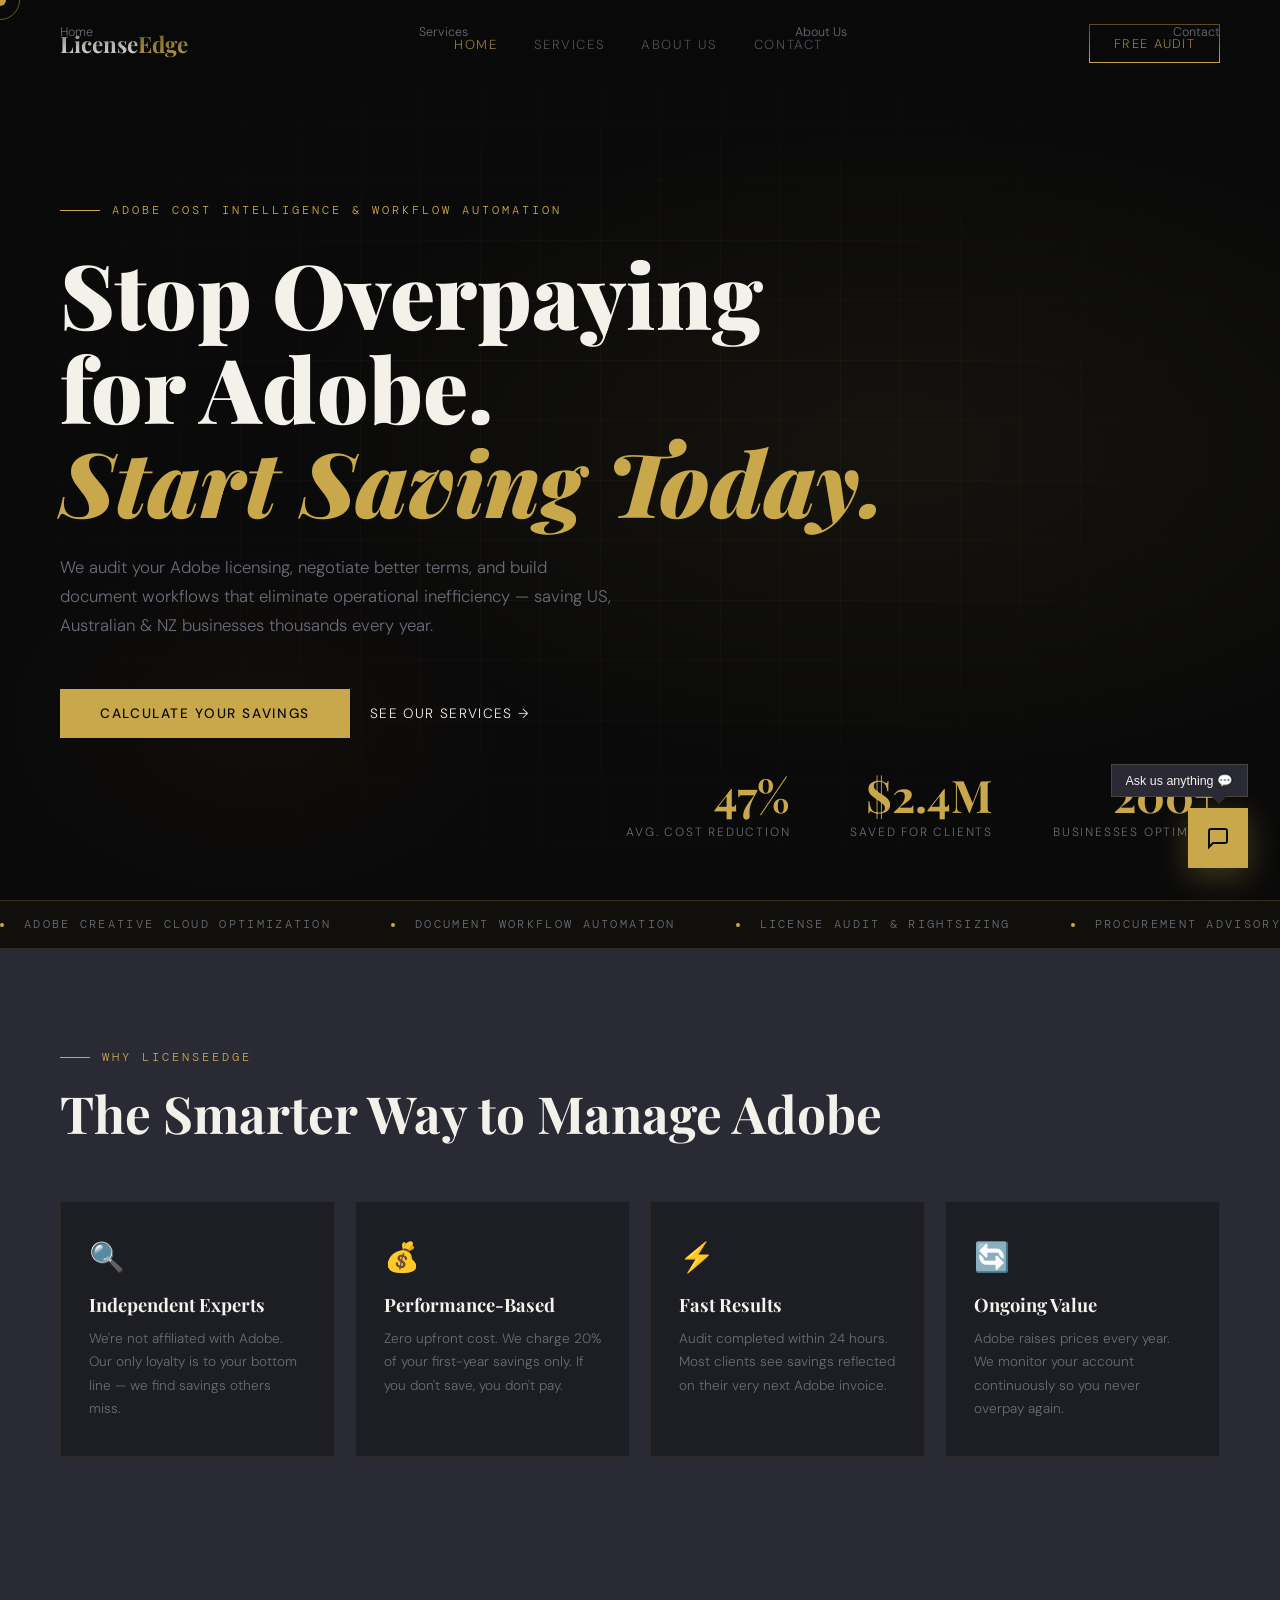
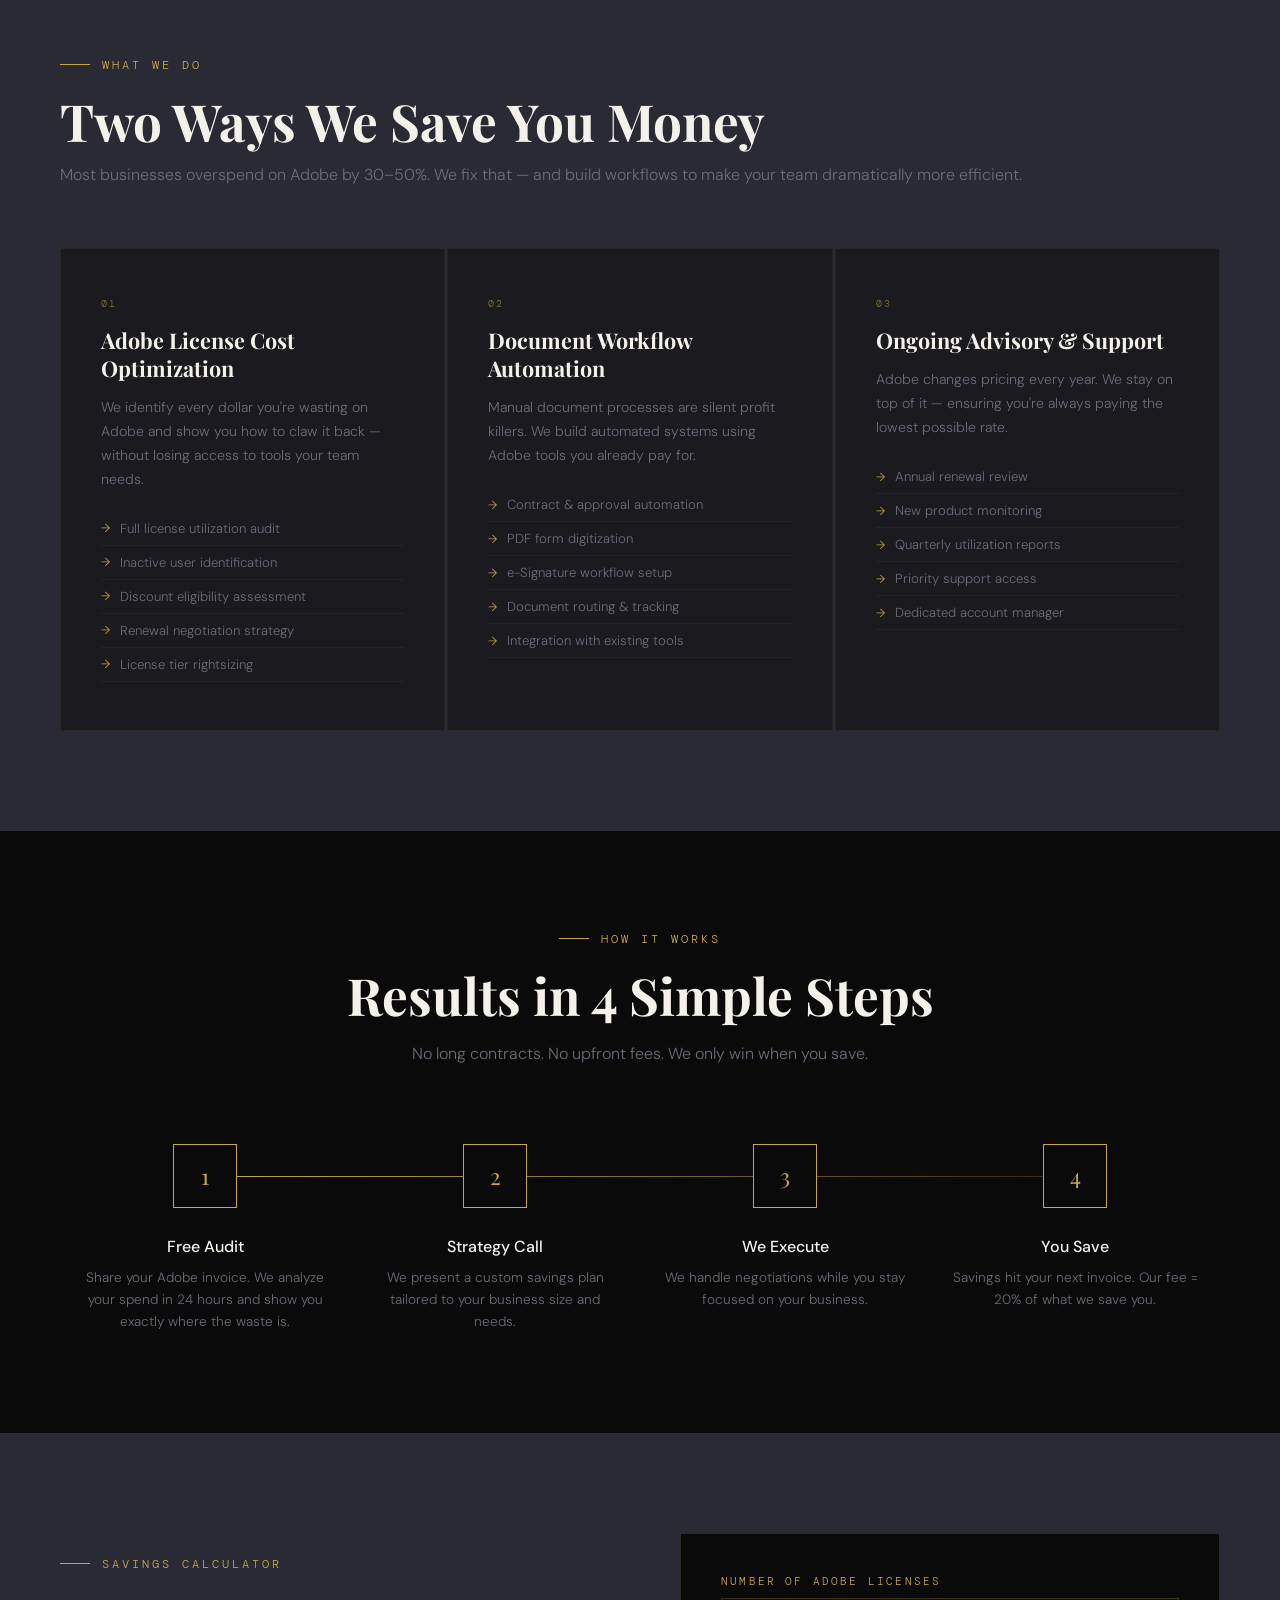
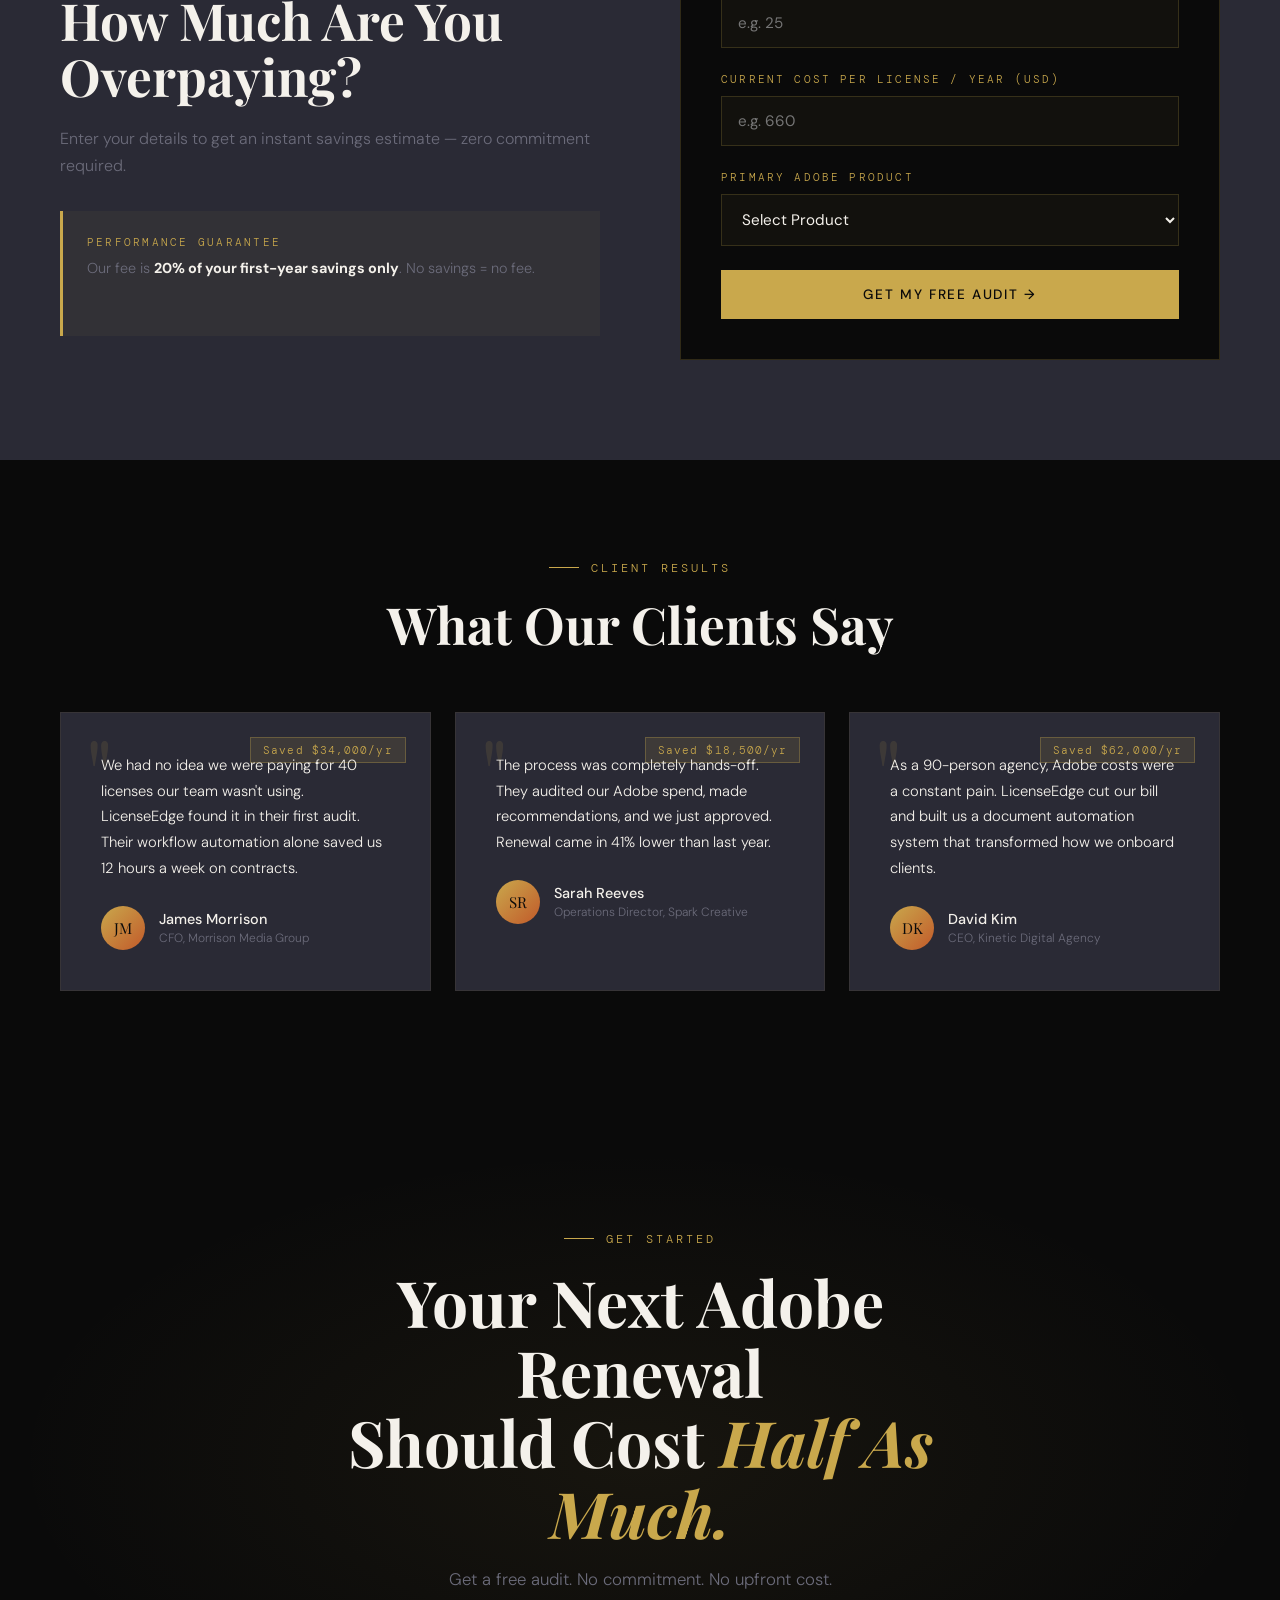
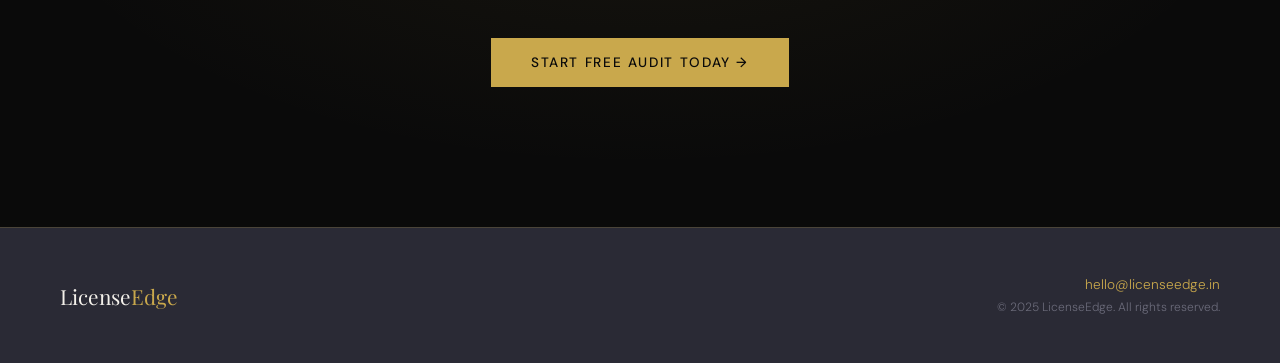
==== index.html @ 5d1d780e "Add files via upload" ====
<!DOCTYPE html><html lang="en"><head><meta charset="UTF-8"><meta name="viewport" content="width=device-width,initial-scale=1.0"><title>LicenseEdge — Adobe Cost Intelligence</title><link rel="preconnect" href="https://fonts.googleapis.com"><link href="https://fonts.googleapis.com/css2?family=Playfair+Display:ital,wght@0,700;0,900;1,700&family=DM+Sans:wght@300;400;500&family=DM+Mono:wght@400;500&display=swap" rel="stylesheet"><style>
:root{--black:#0a0a0a;--off-white:#f4f1eb;--gold:#c9a84c;--gold-light:#e8c97a;--rust:#c25a2a;--slate:#2a2a35;--mid:#6b6b7a;--border:rgba(201,168,76,0.2)}
*,*::before,*::after{box-sizing:border-box;margin:0;padding:0}
html{scroll-behavior:smooth}
body{background:var(--black);color:var(--off-white);font-family:'DM Sans',sans-serif;font-weight:300;overflow-x:hidden;cursor:none}
.cursor{position:fixed;width:12px;height:12px;background:var(--gold);border-radius:50%;pointer-events:none;z-index:9999;transform:translate(-50%,-50%);transition:width .3s,height .3s;mix-blend-mode:difference}
.cursor-ring{position:fixed;width:40px;height:40px;border:1px solid var(--gold);border-radius:50%;pointer-events:none;z-index:9998;transform:translate(-50%,-50%);transition:transform .15s ease-out,width .3s,height .3s;opacity:.5}
nav{position:fixed;top:0;left:0;right:0;z-index:100;display:flex;align-items:center;justify-content:space-between;padding:24px 60px;background:linear-gradient(to bottom,rgba(10,10,10,.95),transparent);transition:backdrop-filter .3s,background .3s}
nav.scrolled{backdrop-filter:blur(20px);background:rgba(10,10,10,.9);border-bottom:1px solid var(--border)}
.logo{font-family:'Playfair Display',serif;font-size:1.4rem;font-weight:700;color:var(--off-white);text-decoration:none}
.logo span{color:var(--gold)}
.nav-links{display:flex;gap:36px;list-style:none}
.nav-links a{color:var(--mid);font-size:.82rem;letter-spacing:.12em;text-transform:uppercase;text-decoration:none;transition:color .2s;cursor:none}
.nav-links a:hover,.nav-links a.active{color:var(--gold)}
.nav-cta{background:transparent;border:1px solid var(--gold);color:var(--gold);padding:10px 24px;font-family:'DM Sans',sans-serif;font-size:.8rem;letter-spacing:.1em;text-transform:uppercase;cursor:none;transition:all .3s;text-decoration:none}
.nav-cta:hover{background:var(--gold);color:var(--black)}
.hamburger{display:none;flex-direction:column;gap:5px;cursor:none;background:none;border:none;padding:4px}
.hamburger span{width:24px;height:1px;background:var(--off-white);display:block;transition:all .3s}
.hero{min-height:100vh;display:flex;flex-direction:column;justify-content:center;align-items:flex-start;padding:120px 60px 80px;position:relative;overflow:hidden}
.page-hero{min-height:65vh;display:flex;flex-direction:column;justify-content:center;padding:140px 60px 80px;position:relative;overflow:hidden;background:var(--black)}
.hero-bg{position:absolute;inset:0;z-index:0;background:radial-gradient(ellipse 80% 60% at 70% 50%,rgba(201,168,76,.06) 0%,transparent 60%),radial-gradient(ellipse 40% 40% at 20% 80%,rgba(194,90,42,.04) 0%,transparent 50%)}
.hero-grid{position:absolute;inset:0;z-index:0;background-image:linear-gradient(rgba(201,168,76,.04) 1px,transparent 1px),linear-gradient(90deg,rgba(201,168,76,.04) 1px,transparent 1px);background-size:60px 60px;mask-image:radial-gradient(ellipse at center,black 30%,transparent 80%)}
.page-hero-content{position:relative;z-index:1;max-width:750px}
.section-label{font-family:'DM Mono',monospace;font-size:.75rem;letter-spacing:.25em;text-transform:uppercase;color:var(--gold);margin-bottom:20px;display:flex;align-items:center;gap:12px}
.section-label::before{content:'';display:block;width:30px;height:1px;background:var(--gold)}
.hero-eyebrow{font-family:'DM Mono',monospace;font-size:.75rem;letter-spacing:.25em;text-transform:uppercase;color:var(--gold);margin-bottom:28px;display:flex;align-items:center;gap:12px;position:relative;z-index:1;opacity:0;animation:fadeUp .8s .2s forwards}
.hero-eyebrow::before{content:'';display:block;width:40px;height:1px;background:var(--gold)}
.hero-headline{font-family:'Playfair Display',serif;font-size:clamp(3.2rem,7vw,6rem);font-weight:900;line-height:1.05;position:relative;z-index:1;opacity:0;animation:fadeUp .8s .4s forwards}
.page-hero-title{font-family:'Playfair Display',serif;font-size:clamp(3rem,6vw,5.5rem);font-weight:900;line-height:1.05}
.hero-headline em,.page-hero-title em,.cta-section h2 em{font-style:italic;color:var(--gold)}
.hero-sub{margin-top:24px;max-width:560px;font-size:1.05rem;line-height:1.75;color:var(--mid);position:relative;z-index:1;opacity:0;animation:fadeUp .8s .6s forwards}
.page-hero-sub{margin-top:20px;max-width:580px;font-size:1rem;line-height:1.75;color:var(--mid)}
.hero-actions{margin-top:48px;display:flex;gap:20px;align-items:center;position:relative;z-index:1;opacity:0;animation:fadeUp .8s .8s forwards}
.hero-stats{position:absolute;bottom:60px;right:60px;z-index:1;display:flex;gap:60px;opacity:0;animation:fadeUp .8s 1s forwards}
.stat{text-align:right}
.stat-num{font-family:'Playfair Display',serif;font-size:2.8rem;font-weight:700;color:var(--gold);line-height:1}
.stat-label{font-size:.75rem;letter-spacing:.15em;text-transform:uppercase;color:var(--mid);margin-top:6px}
.btn-primary{background:var(--gold);color:var(--black);padding:16px 40px;font-size:.85rem;font-family:'DM Sans',sans-serif;letter-spacing:.12em;text-transform:uppercase;font-weight:500;border:none;cursor:none;text-decoration:none;display:inline-block;transition:background .3s}
.btn-primary:hover{background:var(--gold-light)}
.btn-ghost{color:var(--off-white);font-size:.85rem;letter-spacing:.1em;text-transform:uppercase;text-decoration:none;display:inline-flex;align-items:center;gap:8px;transition:color .2s;cursor:none}
.btn-ghost:hover{color:var(--gold)}
.marquee-wrap{border-top:1px solid var(--border);border-bottom:1px solid var(--border);overflow:hidden;padding:16px 0;background:rgba(201,168,76,.03)}
.marquee-track{display:flex;gap:60px;width:max-content;animation:marquee 22s linear infinite}
.marquee-item{white-space:nowrap;font-family:'DM Mono',monospace;font-size:.72rem;letter-spacing:.2em;text-transform:uppercase;color:var(--mid);display:flex;align-items:center;gap:20px}
.marquee-dot{width:4px;height:4px;background:var(--gold);border-radius:50%;flex-shrink:0}
section.pad{padding:120px 60px}
.section-inner{max-width:1200px;margin:0 auto}
h2{font-family:'Playfair Display',serif;font-size:clamp(2rem,4vw,3.2rem);font-weight:700;line-height:1.1;margin-bottom:20px}
.why-us{background:var(--slate);padding:100px 60px}
.why-grid{display:grid;grid-template-columns:repeat(4,1fr);gap:20px;margin-top:60px}
.why-card{background:rgba(10,10,10,.4);padding:36px 28px;border:1px solid rgba(201,168,76,.08);transition:border-color .3s}
.why-card:hover{border-color:rgba(201,168,76,.3)}
.why-icon{font-size:1.8rem;margin-bottom:16px}
.why-card h3{font-family:'Playfair Display',serif;font-size:1.15rem;font-weight:700;margin-bottom:10px}
.why-card p{font-size:.85rem;color:var(--mid);line-height:1.7}
.services-wrap{background:var(--slate);padding:100px 60px}
.services-grid{display:grid;grid-template-columns:repeat(3,1fr);gap:2px}
.service-card{background:rgba(10,10,10,.5);padding:48px 40px;border:1px solid rgba(201,168,76,.08);transition:all .4s;position:relative}
.service-card::after{content:'';position:absolute;bottom:0;left:0;right:0;height:2px;background:var(--gold);transform:scaleX(0);transform-origin:left;transition:transform .4s}
.service-card:hover{background:rgba(201,168,76,.05);border-color:rgba(201,168,76,.2)}
.service-card:hover::after{transform:scaleX(1)}
.service-num{font-family:'DM Mono',monospace;font-size:.65rem;letter-spacing:.2em;color:var(--gold);margin-bottom:16px;opacity:.6}
.service-title{font-family:'Playfair Display',serif;font-size:1.35rem;font-weight:700;margin-bottom:14px}
.service-desc{font-size:.88rem;line-height:1.7;color:var(--mid)}
.service-list{margin-top:20px;padding:0;list-style:none}
.service-list li{font-size:.82rem;color:var(--mid);padding:8px 0;border-bottom:1px solid rgba(255,255,255,.04);display:flex;align-items:center;gap:10px}
.service-list li::before{content:'→';color:var(--gold);font-size:.75rem;flex-shrink:0}
.process-wrap{background:var(--black);padding:100px 60px}
.process-header{text-align:center;max-width:600px;margin:0 auto 80px}
.process-steps{display:grid;grid-template-columns:repeat(4,1fr);position:relative}
.process-steps::before{content:'';position:absolute;top:32px;left:12.5%;right:12.5%;height:1px;background:linear-gradient(90deg,var(--gold),rgba(201,168,76,.2))}
.step{padding:0 20px;text-align:center}
.step-num{width:64px;height:64px;border:1px solid var(--gold);display:flex;align-items:center;justify-content:center;font-family:'Playfair Display',serif;font-size:1.4rem;color:var(--gold);margin:0 auto 28px;background:var(--black);position:relative;z-index:1}
.step-title{font-size:1rem;font-weight:500;margin-bottom:10px}
.step-desc{font-size:.85rem;color:var(--mid);line-height:1.6}
.calculator{background:var(--slate);padding:100px 60px}
.calc-inner{display:grid;grid-template-columns:1fr 1fr;gap:80px;align-items:center}
.calc-left p{color:var(--mid);line-height:1.7;margin-bottom:32px}
.guarantee-box{padding:24px;border-left:3px solid var(--gold);background:rgba(201,168,76,.05)}
.guarantee-label{font-family:'DM Mono',monospace;font-size:.7rem;letter-spacing:.2em;text-transform:uppercase;color:var(--gold);margin-bottom:8px}
.guarantee-box p{font-size:.9rem;color:var(--mid);line-height:1.6}
.calc-widget{background:var(--black);padding:40px;border:1px solid var(--border)}
.calc-field{margin-bottom:24px}
.calc-field label{display:block;font-family:'DM Mono',monospace;font-size:.68rem;letter-spacing:.2em;text-transform:uppercase;color:var(--gold);margin-bottom:10px}
.calc-field input,.calc-field select{width:100%;background:rgba(201,168,76,.04);border:1px solid var(--border);color:var(--off-white);padding:14px 16px;font-family:'DM Sans',sans-serif;font-size:.95rem;outline:none;transition:border-color .2s;cursor:none}
.calc-field input:focus,.calc-field select:focus{border-color:var(--gold)}
.calc-field select option{background:var(--slate)}
.calc-result{margin-top:24px;padding:24px;background:rgba(201,168,76,.06);border-left:3px solid var(--gold)}
.calc-result-label{font-family:'DM Mono',monospace;font-size:.68rem;letter-spacing:.2em;text-transform:uppercase;color:var(--mid);margin-bottom:6px}
.calc-result-num{font-family:'Playfair Display',serif;font-size:2.4rem;color:var(--gold);font-weight:700}
.calc-result-sub{font-size:.78rem;color:var(--mid);margin-top:5px}
.calc-cta{display:block;width:100%;margin-top:20px;background:var(--gold);color:var(--black);padding:16px;text-align:center;font-family:'DM Sans',sans-serif;font-weight:500;font-size:.85rem;letter-spacing:.12em;text-transform:uppercase;border:none;cursor:none;transition:background .2s;text-decoration:none}
.calc-cta:hover{background:var(--gold-light)}
.testimonials{background:var(--black);padding:100px 60px}
.testimonial-grid{display:grid;grid-template-columns:repeat(3,1fr);gap:24px}
.testimonial-card{background:var(--slate);padding:40px;border:1px solid rgba(201,168,76,.08);position:relative}
.testimonial-card::before{content:'"';font-family:'Playfair Display',serif;font-size:6rem;color:var(--gold);opacity:.12;position:absolute;top:10px;left:24px;line-height:1}
.testimonial-text{font-size:.92rem;line-height:1.75;margin-bottom:24px;position:relative;z-index:1}
.testimonial-author{display:flex;align-items:center;gap:14px}
.author-avatar{width:44px;height:44px;border-radius:50%;background:linear-gradient(135deg,var(--gold),var(--rust));display:flex;align-items:center;justify-content:center;font-family:'Playfair Display',serif;font-size:.95rem;color:var(--black)}
.author-name{font-size:.9rem;font-weight:500}
.author-title{font-size:.75rem;color:var(--mid);margin-top:2px}
.savings-badge{position:absolute;top:24px;right:24px;background:rgba(201,168,76,.12);border:1px solid rgba(201,168,76,.3);padding:5px 12px;font-family:'DM Mono',monospace;font-size:.68rem;letter-spacing:.1em;color:var(--gold)}
.cta-section{padding:140px 60px;position:relative;overflow:hidden;background:var(--black);text-align:center}
.cta-bg{position:absolute;inset:0;background:radial-gradient(ellipse 70% 60% at 50% 50%,rgba(201,168,76,.07) 0%,transparent 70%)}
.cta-section h2{font-size:clamp(2.5rem,5vw,4rem);max-width:680px;margin:0 auto 20px;position:relative;z-index:1}
.cta-section p{color:var(--mid);margin-bottom:48px;font-size:1.05rem;position:relative;z-index:1}
.cta-section .btn-primary{position:relative;z-index:1}
.svc-detail{background:var(--black);padding:100px 60px}
.svc-detail-card{display:grid;grid-template-columns:80px 1fr;gap:48px;padding:60px 0;border-bottom:1px solid var(--border)}
.svc-detail-card:last-child{border-bottom:none}
.sdc-num{font-family:'Playfair Display',serif;font-size:4rem;font-weight:900;color:rgba(201,168,76,.2);line-height:1;padding-top:8px}
.sdc-content h2{font-size:clamp(1.8rem,3vw,2.4rem);margin-bottom:16px}
.sdc-lead{font-size:1rem;color:var(--mid);line-height:1.75;margin-bottom:40px;max-width:700px}
.sdc-grid{display:grid;grid-template-columns:repeat(2,1fr);gap:24px;margin-bottom:32px}
.sdc-item{padding:24px;background:rgba(201,168,76,.04);border:1px solid var(--border)}
.sdc-item-title{font-family:'DM Sans',sans-serif;font-weight:500;margin-bottom:8px;font-size:.95rem}
.sdc-item p{font-size:.85rem;color:var(--mid);line-height:1.65}
.sdc-outcome{display:inline-flex;align-items:center;gap:12px;padding:14px 20px;border:1px solid rgba(201,168,76,.3);background:rgba(201,168,76,.06)}
.outcome-label{font-family:'DM Mono',monospace;font-size:.65rem;letter-spacing:.2em;text-transform:uppercase;color:var(--gold)}
.about-story-grid{display:grid;grid-template-columns:1fr 1fr;gap:80px;align-items:start}
.about-story-text p{color:var(--mid);line-height:1.8;margin-bottom:18px;font-size:.95rem}
.about-story-text strong{color:var(--off-white);font-weight:500}
.about-numbers{display:grid;grid-template-columns:1fr 1fr;gap:16px}
.about-num-card{padding:28px;border:1px solid var(--border);background:rgba(201,168,76,.04)}
.about-num{font-family:'Playfair Display',serif;font-size:2.4rem;font-weight:700;color:var(--gold);line-height:1}
.about-num-label{font-size:.78rem;color:var(--mid);margin-top:6px;line-height:1.4}
.values-grid{display:grid;grid-template-columns:repeat(3,1fr);gap:20px}
.value-card{background:rgba(201,168,76,.04);padding:40px 32px;border:1px solid var(--border)}
.value-icon{font-size:1.8rem;margin-bottom:16px}
.value-title{font-family:'Playfair Display',serif;font-size:1.2rem;font-weight:700;margin-bottom:10px}
.value-desc{font-size:.85rem;color:var(--mid);line-height:1.7}
.founder-card{display:grid;grid-template-columns:360px 1fr;gap:80px;align-items:start;max-width:1100px;margin:0 auto}
.founder-img-wrap{position:relative}
.founder-img{width:100%;aspect-ratio:3/4;object-fit:cover;object-position:top center;display:block;filter:grayscale(15%);transition:filter .4s}
.founder-img:hover{filter:grayscale(0%)}
.founder-img-border{position:absolute;bottom:-16px;right:-16px;width:calc(100% - 32px);height:calc(100% - 32px);border:1px solid var(--gold);z-index:-1;pointer-events:none}
.founder-info{padding-top:12px}
.founder-name{font-family:'Playfair Display',serif;font-size:2.2rem;font-weight:700;margin-bottom:6px}
.founder-role{font-family:'DM Mono',monospace;font-size:.72rem;letter-spacing:.2em;text-transform:uppercase;color:var(--gold);margin-bottom:28px}
.founder-bio p{font-size:.93rem;color:var(--mid);line-height:1.8;margin-bottom:16px}
.founder-bio strong{color:var(--off-white);font-weight:500}
.founder-linkedin{display:inline-flex;align-items:center;gap:10px;background:transparent;border:1px solid var(--gold);color:var(--gold);padding:12px 24px;font-size:.82rem;letter-spacing:.1em;text-transform:uppercase;text-decoration:none;transition:all .3s;cursor:none;margin-top:8px}
.founder-linkedin:hover{background:var(--gold);color:var(--black)}
.founder-linkedin svg{width:18px;height:18px;fill:currentColor;flex-shrink:0}
.founder-stats{display:grid;grid-template-columns:repeat(3,1fr);gap:16px;margin-top:32px}
.founder-stat{padding:20px;border:1px solid var(--border)}
.founder-stat-num{font-family:'Playfair Display',serif;font-size:1.8rem;color:var(--gold);font-weight:700}
.founder-stat-label{font-size:.7rem;color:var(--mid);letter-spacing:.1em;text-transform:uppercase;margin-top:4px}
.contact-grid{display:grid;grid-template-columns:1fr 1fr;gap:80px;align-items:start}
.contact-info h3{font-family:'Playfair Display',serif;font-size:1.8rem;font-weight:700;margin-bottom:16px}
.contact-info>p{color:var(--mid);line-height:1.75;margin-bottom:36px;font-size:.93rem}
.contact-detail{display:flex;align-items:flex-start;gap:16px;margin-bottom:24px;padding-bottom:24px;border-bottom:1px solid var(--border)}
.contact-detail:last-of-type{border-bottom:none}
.contact-icon{width:44px;height:44px;border:1px solid var(--border);display:flex;align-items:center;justify-content:center;font-size:1rem;flex-shrink:0}
.contact-detail-label{font-family:'DM Mono',monospace;font-size:.65rem;letter-spacing:.2em;text-transform:uppercase;color:var(--mid);margin-bottom:4px}
.contact-detail-value{font-size:.92rem}
.contact-detail-value a{color:var(--gold);text-decoration:none}
.contact-form-wrap{background:var(--black);padding:48px;border:1px solid var(--border)}
.form-field{margin-bottom:20px}
.form-field label{display:block;font-family:'DM Mono',monospace;font-size:.67rem;letter-spacing:.2em;text-transform:uppercase;color:var(--gold);margin-bottom:9px}
.form-field input,.form-field textarea,.form-field select{width:100%;background:rgba(201,168,76,.04);border:1px solid var(--border);color:var(--off-white);padding:13px 15px;font-family:'DM Sans',sans-serif;font-size:.9rem;outline:none;transition:border-color .2s;cursor:none;resize:vertical}
.form-field input:focus,.form-field textarea:focus,.form-field select:focus{border-color:var(--gold)}
.form-field textarea{min-height:110px}
.form-grid-2{display:grid;grid-template-columns:1fr 1fr;gap:16px}
.form-submit{width:100%;background:var(--gold);color:var(--black);border:none;padding:16px;font-family:'DM Sans',sans-serif;font-weight:500;font-size:.85rem;letter-spacing:.12em;text-transform:uppercase;cursor:none;transition:background .2s;margin-top:8px}
.form-submit:hover{background:var(--gold-light)}
.form-success{display:none;text-align:center;padding:48px 32px}
.form-success .check{font-size:2.5rem;margin-bottom:16px}
.form-success h3{font-family:'Playfair Display',serif;font-size:1.5rem;margin-bottom:12px;color:var(--gold)}
.form-success p{color:var(--mid);font-size:.9rem;line-height:1.7}
footer{background:var(--slate);padding:48px 60px;border-top:1px solid var(--border)}
.footer-inner{display:flex;justify-content:space-between;align-items:center;flex-wrap:wrap;gap:24px}
.footer-logo{font-family:'Playfair Display',serif;font-size:1.3rem;color:var(--off-white)}
.footer-logo span{color:var(--gold)}
.footer-links{display:flex;gap:28px;flex-wrap:wrap}
.footer-links a{font-size:.78rem;color:var(--mid);text-decoration:none;transition:color .2s;cursor:none}
.footer-links a:hover{color:var(--gold)}
.footer-right{text-align:right}
.footer-email a{font-size:.85rem;color:var(--gold);text-decoration:none;display:block;margin-bottom:6px}
.footer-copy{font-size:.75rem;color:var(--mid)}
.chat-toggle{position:fixed;bottom:32px;right:32px;z-index:500;width:60px;height:60px;background:var(--gold);border:none;cursor:none;display:flex;align-items:center;justify-content:center;box-shadow:0 8px 32px rgba(201,168,76,.3);transition:all .3s}
.chat-toggle:hover{background:var(--gold-light);transform:scale(1.05)}
.chat-toggle svg{width:24px;height:24px;color:var(--black)}
.chat-bubble{position:absolute;top:-44px;right:0;white-space:nowrap;background:var(--slate);border:1px solid var(--border);padding:8px 14px;font-size:.78rem;color:var(--off-white);pointer-events:none;animation:pulseBubble 3s ease-in-out infinite}
.chat-bubble::after{content:'';position:absolute;bottom:-8px;right:20px;border-left:8px solid transparent;border-right:8px solid transparent;border-top:8px solid var(--slate)}
.chat-panel{position:fixed;bottom:108px;right:32px;z-index:500;width:380px;background:#111115;border:1px solid var(--border);box-shadow:0 24px 80px rgba(0,0,0,.6);transform:translateY(20px) scale(.95);opacity:0;pointer-events:none;transition:all .3s cubic-bezier(.16,1,.3,1);display:flex;flex-direction:column;height:520px}
.chat-panel.open{transform:translateY(0) scale(1);opacity:1;pointer-events:all}
.chat-header{padding:20px 24px;border-bottom:1px solid var(--border);display:flex;align-items:center;gap:12px;background:rgba(201,168,76,.04);flex-shrink:0}
.chat-avatar{width:36px;height:36px;background:var(--gold);display:flex;align-items:center;justify-content:center;font-family:'Playfair Display',serif;font-size:.9rem;color:var(--black);font-weight:700;flex-shrink:0}
.chat-header-info{flex:1}
.chat-name{font-size:.9rem;font-weight:500}
.chat-status{font-size:.72rem;color:#4caf50;display:flex;align-items:center;gap:5px;margin-top:2px}
.chat-status::before{content:'';width:6px;height:6px;background:#4caf50;border-radius:50%;display:inline-block}
.chat-close{background:none;border:none;color:var(--mid);cursor:none;font-size:1.2rem;padding:4px;transition:color .2s}
.chat-messages{flex:1;overflow-y:auto;padding:24px;display:flex;flex-direction:column;gap:16px}
.chat-messages::-webkit-scrollbar{width:4px}
.chat-messages::-webkit-scrollbar-thumb{background:var(--border)}
.msg{max-width:85%}
.msg-bot{align-self:flex-start}
.msg-user{align-self:flex-end}
.msg-bubble{padding:12px 16px;font-size:.88rem;line-height:1.5}
.msg-bot .msg-bubble{background:rgba(201,168,76,.08);border:1px solid rgba(201,168,76,.15);color:var(--off-white)}
.msg-user .msg-bubble{background:var(--gold);color:var(--black);font-weight:500}
.msg-time{font-size:.65rem;color:var(--mid);margin-top:4px}
.msg-user .msg-time{text-align:right}
.typing{display:flex;gap:4px;align-items:center;padding:4px 0}
.typing span{width:6px;height:6px;background:var(--gold);border-radius:50%;opacity:.4;animation:typingDot 1.4s ease-in-out infinite}
.typing span:nth-child(2){animation-delay:.2s}
.typing span:nth-child(3){animation-delay:.4s}
.chat-input-wrap{padding:16px 24px;border-top:1px solid var(--border);display:flex;gap:12px;align-items:center;flex-shrink:0}
.chat-input{flex:1;background:rgba(201,168,76,.04);border:1px solid var(--border);color:var(--off-white);padding:12px 14px;font-family:'DM Sans',sans-serif;font-size:.88rem;outline:none;transition:border-color .2s;resize:none;height:44px;cursor:none}
.chat-input:focus{border-color:var(--gold)}
.chat-send{background:var(--gold);border:none;width:44px;height:44px;display:flex;align-items:center;justify-content:center;cursor:none;transition:background .2s;flex-shrink:0}
.chat-send:hover{background:var(--gold-light)}
.chat-send svg{width:18px;height:18px;color:var(--black)}
.chat-powered{text-align:center;padding:10px;font-size:.65rem;color:var(--mid);letter-spacing:.1em;border-top:1px solid rgba(255,255,255,.04);flex-shrink:0}
.quick-replies{display:flex;flex-wrap:wrap;gap:8px;margin-top:10px}
.qr-btn{background:transparent;border:1px solid var(--border);color:var(--gold);padding:6px 12px;font-size:.75rem;cursor:none;transition:all .2s;font-family:'DM Sans',sans-serif;white-space:nowrap}
.qr-btn:hover{background:rgba(201,168,76,.1);border-color:var(--gold)}
.reveal{opacity:0;transform:translateY(28px);transition:opacity .8s ease,transform .8s ease}
.reveal.visible{opacity:1;transform:translateY(0)}
@keyframes fadeUp{from{opacity:0;transform:translateY(24px)}to{opacity:1;transform:translateY(0)}}
@keyframes marquee{from{transform:translateX(0)}to{transform:translateX(-50%)}}
@keyframes pulseBubble{0%,100%{opacity:1;transform:translateY(0)}50%{opacity:.7;transform:translateY(-3px)}}
@keyframes typingDot{0%,60%,100%{opacity:.4;transform:scale(1)}30%{opacity:1;transform:scale(1.3)}}
@media(max-width:1024px){.why-grid{grid-template-columns:repeat(2,1fr)}.sdc-grid{grid-template-columns:1fr}}
@media(max-width:900px){
  nav{padding:20px 24px}
  .nav-links{display:none;position:fixed;top:0;left:0;right:0;bottom:0;background:rgba(10,10,10,.97);flex-direction:column;justify-content:center;align-items:center;gap:32px;z-index:99}
  .nav-links.open{display:flex}
  .hamburger{display:flex;z-index:101}
  .hero,.page-hero{padding:100px 24px 60px}
  section.pad,.why-us,.services-wrap,.process-wrap,.calculator,.testimonials,.cta-section,.svc-detail{padding:80px 24px}
  footer{padding:40px 24px}
  .hero-stats{right:24px;bottom:30px;gap:28px}
  .stat-num{font-size:2rem}
  .services-grid,.testimonial-grid,.values-grid,.why-grid{grid-template-columns:1fr}
  .process-steps{grid-template-columns:1fr 1fr;gap:40px}
  .process-steps::before{display:none}
  .calc-inner,.contact-grid,.about-story-grid{grid-template-columns:1fr;gap:40px}
  .founder-card{grid-template-columns:1fr;gap:40px}
  .founder-img-wrap{max-width:300px}
  .form-grid-2{grid-template-columns:1fr}
  .footer-inner{flex-direction:column;text-align:center}
  .footer-right{text-align:center}
  .chat-panel{width:calc(100vw - 48px);right:24px}
  .svc-detail-card{grid-template-columns:1fr;gap:16px}
  .sdc-num{font-size:2.5rem}
  .about-numbers{grid-template-columns:1fr 1fr}
  .founder-stats{grid-template-columns:1fr 1fr}
}
</style></head><body>
<div class="cursor" id="cursor"></div><div class="cursor-ring" id="cursorRing"></div>
<nav id="navbar"><a href="index.html" class="logo">License<span>Edge</span></a><ul class="nav-links" id="navLinks"><li><a href="index.html" class="active">Home</a></li><li><a href="services.html">Services</a></li><li><a href="about.html">About Us</a></li><li><a href="contact.html">Contact</a></li></ul><a href="contact.html" class="nav-cta">Free Audit</a><button class="hamburger" id="hamburger" onclick="toggleMenu()"><span></span><span></span><span></span></button></nav>

<section class="hero">
  <div class="hero-bg"></div><div class="hero-grid"></div>
  <div class="hero-eyebrow">Adobe Cost Intelligence &amp; Workflow Automation</div>
  <h1 class="hero-headline">Stop Overpaying<br>for Adobe.<br><em>Start Saving Today.</em></h1>
  <p class="hero-sub">We audit your Adobe licensing, negotiate better terms, and build document workflows that eliminate operational inefficiency — saving US, Australian &amp; NZ businesses thousands every year.</p>
  <div class="hero-actions"><a href="contact.html" class="btn-primary">Calculate Your Savings</a><a href="services.html" class="btn-ghost">See Our Services →</a></div>
  <div class="hero-stats"><div class="stat"><div class="stat-num">47%</div><div class="stat-label">Avg. Cost Reduction</div></div><div class="stat"><div class="stat-num">$2.4M</div><div class="stat-label">Saved for Clients</div></div><div class="stat"><div class="stat-num">200+</div><div class="stat-label">Businesses Optimized</div></div></div>
</section>

<div class="marquee-wrap"><div class="marquee-track"><div class="marquee-item"><span class="marquee-dot"></span>Adobe Creative Cloud Optimization</div><div class="marquee-item"><span class="marquee-dot"></span>Document Workflow Automation</div><div class="marquee-item"><span class="marquee-dot"></span>License Audit &amp; Rightsizing</div><div class="marquee-item"><span class="marquee-dot"></span>Procurement Advisory</div><div class="marquee-item"><span class="marquee-dot"></span>Acrobat &amp; Sign Consulting</div><div class="marquee-item"><span class="marquee-dot"></span>Enterprise Renewal Strategy</div><div class="marquee-item"><span class="marquee-dot"></span>Adobe Creative Cloud Optimization</div><div class="marquee-item"><span class="marquee-dot"></span>Document Workflow Automation</div><div class="marquee-item"><span class="marquee-dot"></span>License Audit &amp; Rightsizing</div><div class="marquee-item"><span class="marquee-dot"></span>Procurement Advisory</div><div class="marquee-item"><span class="marquee-dot"></span>Acrobat &amp; Sign Consulting</div><div class="marquee-item"><span class="marquee-dot"></span>Enterprise Renewal Strategy</div></div></div>

<div class="why-us"><div class="section-inner"><div class="reveal"><div class="section-label">Why LicenseEdge</div><h2>The Smarter Way to Manage Adobe</h2></div><div class="why-grid reveal"><div class="why-card"><div class="why-icon">🔍</div><h3>Independent Experts</h3><p>We're not affiliated with Adobe. Our only loyalty is to your bottom line — we find savings others miss.</p></div><div class="why-card"><div class="why-icon">💰</div><h3>Performance-Based</h3><p>Zero upfront cost. We charge 20% of your first-year savings only. If you don't save, you don't pay.</p></div><div class="why-card"><div class="why-icon">⚡</div><h3>Fast Results</h3><p>Audit completed within 24 hours. Most clients see savings reflected on their very next Adobe invoice.</p></div><div class="why-card"><div class="why-icon">🔄</div><h3>Ongoing Value</h3><p>Adobe raises prices every year. We monitor your account continuously so you never overpay again.</p></div></div></div></div>

<div class="services-wrap"><div class="section-inner"><div class="reveal"><div class="section-label">What We Do</div><h2 style="margin-bottom:12px">Two Ways We Save You Money</h2><p style="color:var(--mid);line-height:1.7;margin-bottom:60px">Most businesses overspend on Adobe by 30–50%. We fix that — and build workflows to make your team dramatically more efficient.</p></div><div class="services-grid"><div class="service-card reveal"><div class="service-num">01</div><div class="service-title">Adobe License Cost Optimization</div><p class="service-desc">We identify every dollar you're wasting on Adobe and show you how to claw it back — without losing access to tools your team needs.</p><ul class="service-list"><li>Full license utilization audit</li><li>Inactive user identification</li><li>Discount eligibility assessment</li><li>Renewal negotiation strategy</li><li>License tier rightsizing</li></ul></div><div class="service-card reveal"><div class="service-num">02</div><div class="service-title">Document Workflow Automation</div><p class="service-desc">Manual document processes are silent profit killers. We build automated systems using Adobe tools you already pay for.</p><ul class="service-list"><li>Contract &amp; approval automation</li><li>PDF form digitization</li><li>e-Signature workflow setup</li><li>Document routing &amp; tracking</li><li>Integration with existing tools</li></ul></div><div class="service-card reveal"><div class="service-num">03</div><div class="service-title">Ongoing Advisory &amp; Support</div><p class="service-desc">Adobe changes pricing every year. We stay on top of it — ensuring you're always paying the lowest possible rate.</p><ul class="service-list"><li>Annual renewal review</li><li>New product monitoring</li><li>Quarterly utilization reports</li><li>Priority support access</li><li>Dedicated account manager</li></ul></div></div></div></div>

<div class="process-wrap"><div class="section-inner"><div class="process-header reveal"><div class="section-label" style="justify-content:center">How It Works</div><h2>Results in 4 Simple Steps</h2><p style="color:var(--mid)">No long contracts. No upfront fees. We only win when you save.</p></div><div class="process-steps"><div class="step reveal"><div class="step-num">1</div><div class="step-title">Free Audit</div><p class="step-desc">Share your Adobe invoice. We analyze your spend in 24 hours and show you exactly where the waste is.</p></div><div class="step reveal"><div class="step-num">2</div><div class="step-title">Strategy Call</div><p class="step-desc">We present a custom savings plan tailored to your business size and needs.</p></div><div class="step reveal"><div class="step-num">3</div><div class="step-title">We Execute</div><p class="step-desc">We handle negotiations while you stay focused on your business.</p></div><div class="step reveal"><div class="step-num">4</div><div class="step-title">You Save</div><p class="step-desc">Savings hit your next invoice. Our fee = 20% of what we save you.</p></div></div></div></div>

<div class="calculator"><div class="section-inner"><div class="calc-inner"><div class="calc-left reveal"><div class="section-label">Savings Calculator</div><h2>How Much Are You Overpaying?</h2><p>Enter your details to get an instant savings estimate — zero commitment required.</p><div class="guarantee-box" style="margin-top:32px"><div class="guarantee-label">Performance Guarantee</div><p>Our fee is <strong style="color:var(--off-white)">20% of your first-year savings only</strong>. No savings = no fee.</p></div></div><div class="calc-widget reveal"><div class="calc-field"><label>Number of Adobe Licenses</label><input type="number" id="seats" placeholder="e.g. 25" min="1" oninput="calcSavings()"></div><div class="calc-field"><label>Current Cost per License / Year (USD)</label><input type="number" id="price" placeholder="e.g. 660" min="1" oninput="calcSavings()"></div><div class="calc-field"><label>Primary Adobe Product</label><select id="product" onchange="calcSavings()"><option value="">Select Product</option><option value="0.38">Creative Cloud All Apps</option><option value="0.42">Acrobat Pro</option><option value="0.35">Adobe Sign / Acrobat Standard</option><option value="0.30">Creative Cloud Single App</option></select></div><div class="calc-result" id="calcResult" style="display:none"><div class="calc-result-label">Estimated Annual Savings</div><div class="calc-result-num" id="savingsNum">$0</div><div class="calc-result-sub" id="savingsSub"></div></div><a href="contact.html" class="calc-cta">Get My Free Audit →</a></div></div></div></div>

<div class="testimonials"><div class="section-inner"><div class="section-label reveal" style="justify-content:center">Client Results</div><h2 class="reveal" style="text-align:center;margin-bottom:60px">What Our Clients Say</h2><div class="testimonial-grid"><div class="testimonial-card reveal"><div class="savings-badge">Saved $34,000/yr</div><p class="testimonial-text">We had no idea we were paying for 40 licenses our team wasn't using. LicenseEdge found it in their first audit. Their workflow automation alone saved us 12 hours a week on contracts.</p><div class="testimonial-author"><div class="author-avatar">JM</div><div><div class="author-name">James Morrison</div><div class="author-title">CFO, Morrison Media Group</div></div></div></div><div class="testimonial-card reveal"><div class="savings-badge">Saved $18,500/yr</div><p class="testimonial-text">The process was completely hands-off. They audited our Adobe spend, made recommendations, and we just approved. Renewal came in 41% lower than last year.</p><div class="testimonial-author"><div class="author-avatar">SR</div><div><div class="author-name">Sarah Reeves</div><div class="author-title">Operations Director, Spark Creative</div></div></div></div><div class="testimonial-card reveal"><div class="savings-badge">Saved $62,000/yr</div><p class="testimonial-text">As a 90-person agency, Adobe costs were a constant pain. LicenseEdge cut our bill and built us a document automation system that transformed how we onboard clients.</p><div class="testimonial-author"><div class="author-avatar">DK</div><div><div class="author-name">David Kim</div><div class="author-title">CEO, Kinetic Digital Agency</div></div></div></div></div></div></div>

<div class="cta-section"><div class="cta-bg"></div><div class="section-inner"><div class="section-label reveal" style="justify-content:center">Get Started</div><h2 class="reveal">Your Next Adobe Renewal<br>Should Cost <em>Half As Much.</em></h2><p class="reveal">Get a free audit. No commitment. No upfront cost.</p><a href="contact.html" class="btn-primary reveal">Start Free Audit Today →</a></div></div>

<footer><div class="footer-inner"><div class="footer-logo">License<span>Edge</span></div><nav class="footer-links"><a href="index.html">Home</a><a href="services.html">Services</a><a href="about.html">About Us</a><a href="contact.html">Contact</a></nav><div class="footer-right"><div class="footer-email"><a href="mailto:hello@licenseedge.in">hello@licenseedge.in</a></div><div class="footer-copy">© 2025 LicenseEdge. All rights reserved.</div></div></div></footer>

<button class="chat-toggle" onclick="toggleChat()"><div class="chat-bubble" id="chatBubble">Ask us anything 💬</div><svg viewBox="0 0 24 24" fill="none" stroke="currentColor" stroke-width="2"><path d="M21 15a2 2 0 0 1-2 2H7l-4 4V5a2 2 0 0 1 2-2h14a2 2 0 0 1 2 2z"></path></svg></button>
<div class="chat-panel" id="chatPanel"><div class="chat-header"><div class="chat-avatar">L</div><div class="chat-header-info"><div class="chat-name">LicenseEdge Assistant</div><div class="chat-status">Online — replies instantly</div></div><button class="chat-close" onclick="toggleChat()">✕</button></div><div class="chat-messages" id="chatMessages"><div class="msg msg-bot"><div class="msg-bubble">Hi! 👋 I can help you understand how much you could save on Adobe and how we streamline document workflows.<br><br>What brings you here today?</div><div class="msg-time">Just now</div><div class="quick-replies"><button class="qr-btn" onclick="sendQuick('How much can I save?')">How much can I save?</button><button class="qr-btn" onclick="sendQuick('What is workflow automation?')">Workflow automation?</button><button class="qr-btn" onclick="sendQuick('How does pricing work?')">Pricing?</button></div></div></div><div class="chat-input-wrap"><textarea class="chat-input" id="chatInput" placeholder="Type your question..." rows="1" onkeydown="if(event.key==='Enter'&&!event.shiftKey){event.preventDefault();sendMessage();}"></textarea><button class="chat-send" onclick="sendMessage()"><svg viewBox="0 0 24 24" fill="none" stroke="currentColor" stroke-width="2"><line x1="22" y1="2" x2="11" y2="13"></line><polygon points="22 2 15 22 11 13 2 9 22 2"></polygon></svg></button></div><div class="chat-powered">Powered by AI · All chats logged as support tickets</div></div>

<script>
const cursor=document.getElementById('cursor'),ring=document.getElementById('cursorRing');
let mouseX=0,mouseY=0,ringX=0,ringY=0;
document.addEventListener('mousemove',e=>{mouseX=e.clientX;mouseY=e.clientY;if(cursor){cursor.style.left=mouseX+'px';cursor.style.top=mouseY+'px';}});
function animRing(){ringX+=(mouseX-ringX)*.12;ringY+=(mouseY-ringY)*.12;if(ring){ring.style.left=ringX+'px';ring.style.top=ringY+'px';}requestAnimationFrame(animRing);}animRing();
document.querySelectorAll('a,button,input,select,textarea').forEach(el=>{
  el.addEventListener('mouseenter',()=>{if(cursor){cursor.style.width='6px';cursor.style.height='6px';}if(ring){ring.style.width='60px';ring.style.height='60px';}});
  el.addEventListener('mouseleave',()=>{if(cursor){cursor.style.width='12px';cursor.style.height='12px';}if(ring){ring.style.width='40px';ring.style.height='40px';}});
});
window.addEventListener('scroll',()=>document.getElementById('navbar').classList.toggle('scrolled',window.scrollY>60));
function toggleMenu(){document.getElementById('navLinks').classList.toggle('open');}
const revObs=new IntersectionObserver(entries=>entries.forEach(e=>{if(e.isIntersecting)e.target.classList.add('visible');}),{threshold:0.08});
document.querySelectorAll('.reveal').forEach(el=>revObs.observe(el));
let chatOpen=false;
const convHist=[],ticketLog=[];
const GROQ_KEY="YOUR_GROQ_API_KEY_HERE";
const SYS="You are a helpful sales assistant for LicenseEdge. We help US, Australian and NZ businesses save money on Adobe licensing (avg 35-47% savings) and automate document workflows. Fee: 20% of first-year savings only. No savings = no fee. Be concise, friendly, under 80 words. No markdown headers.";
function toggleChat(){chatOpen=!chatOpen;document.getElementById('chatPanel').classList.toggle('open',chatOpen);document.getElementById('chatBubble').style.display=chatOpen?'none':'block';if(chatOpen)setTimeout(()=>document.getElementById('chatInput')?.focus(),300);}
function getTime(){return new Date().toLocaleTimeString([],{hour:'2-digit',minute:'2-digit'});}
function appendMsg(text,type,qrs=[]){
  const msgs=document.getElementById('chatMessages');
  const d=document.createElement('div');d.className=`msg msg-${type}`;
  d.innerHTML=`<div class="msg-bubble">${text}</div><div class="msg-time">${getTime()}</div>`;
  if(qrs.length){const q=document.createElement('div');q.className='quick-replies';qrs.forEach(r=>{const b=document.createElement('button');b.className='qr-btn';b.textContent=r;b.onclick=()=>sendQuick(r);q.appendChild(b);});d.appendChild(q);}
  msgs.appendChild(d);msgs.scrollTop=msgs.scrollHeight;
}
function showTyping(){const msgs=document.getElementById('chatMessages');const t=document.createElement('div');t.id='typing-indicator';t.className='msg msg-bot';t.innerHTML='<div class="msg-bubble"><div class="typing"><span></span><span></span><span></span></div></div>';msgs.appendChild(t);msgs.scrollTop=msgs.scrollHeight;}
function removeTyping(){document.getElementById('typing-indicator')?.remove();}
async function getBotReply(msg){
  showTyping();convHist.push({role:'user',content:msg});
  try{
    const r=await fetch('https://api.groq.com/openai/v1/chat/completions',{method:'POST',headers:{'Content-Type':'application/json','Authorization':`Bearer ${GROQ_KEY}`},body:JSON.stringify({model:'llama3-8b-8192',max_tokens:200,messages:[{role:'system',content:SYS},...convHist]})});
    const d=await r.json();removeTyping();
    const reply=d.choices?.[0]?.message?.content||'Thanks! Email us at hello@licenseedge.in and we\'ll get back within 24 hours.';
    convHist.push({role:'assistant',content:reply});
    ticketLog.push({id:`TKT-${Date.now()}`,user:msg,bot:reply,time:new Date().toISOString()});
    appendMsg(reply.replace(/\n/g,'<br>'),'bot',/save|cost|price/i.test(msg)?['Get free audit','How does it work?']:[]);
  }catch(e){removeTyping();appendMsg('Email us at <a href="mailto:hello@licenseedge.in" style="color:var(--gold)">hello@licenseedge.in</a> — we reply within 24 hours.','bot');}
}
function sendQuick(t){document.getElementById('chatInput').value=t;sendMessage();}
function sendMessage(){const inp=document.getElementById('chatInput');const t=inp.value.trim();if(!t)return;appendMsg(t,'user');inp.value='';getBotReply(t);}
</script>
<script>function calcSavings(){const s=parseFloat(document.getElementById('seats').value),p=parseFloat(document.getElementById('price').value),d=parseFloat(document.getElementById('product').value);if(!s||!p||!d)return;const sv=s*p*d,fee=sv*.2;document.getElementById('calcResult').style.display='block';document.getElementById('savingsNum').textContent='$'+Math.round(sv).toLocaleString();document.getElementById('savingsSub').textContent='Our fee: $'+Math.round(fee).toLocaleString()+' · Your net: $'+Math.round(sv-fee).toLocaleString()+'/yr';}</script>
</body></html>
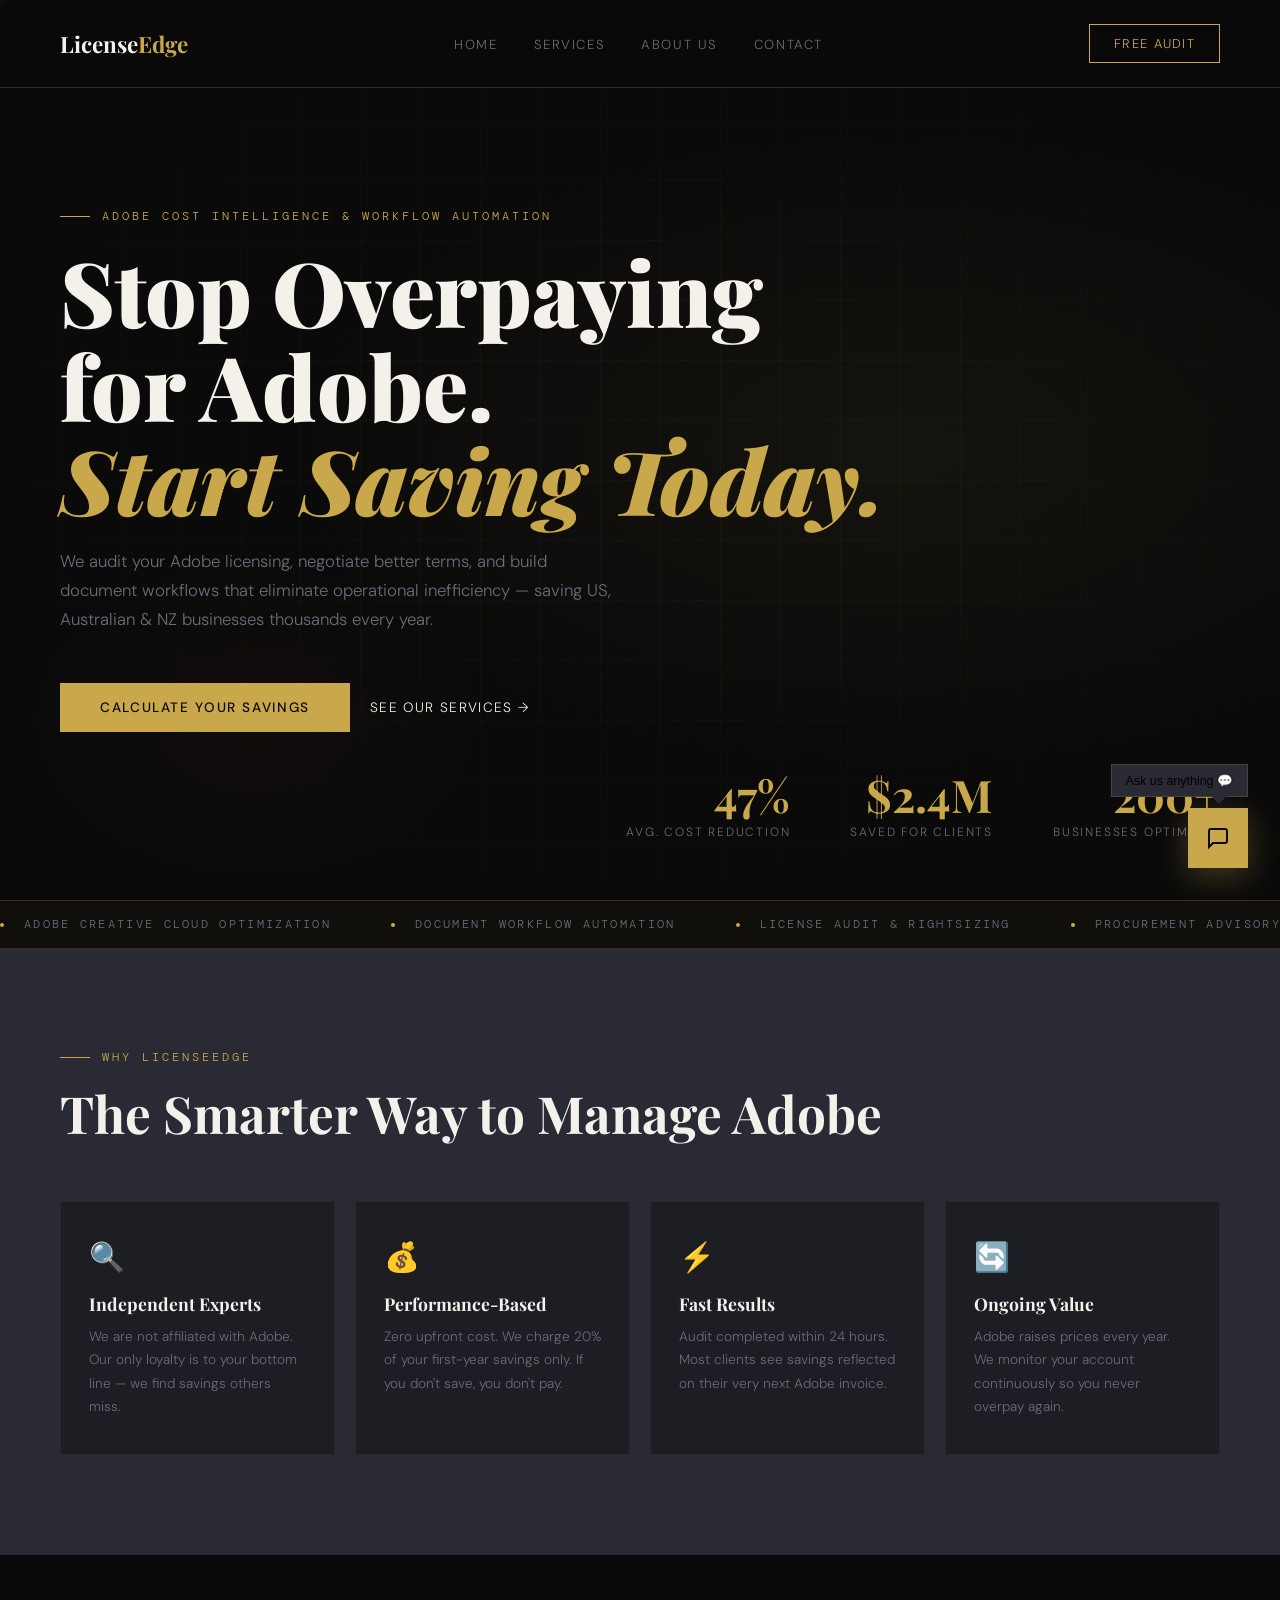
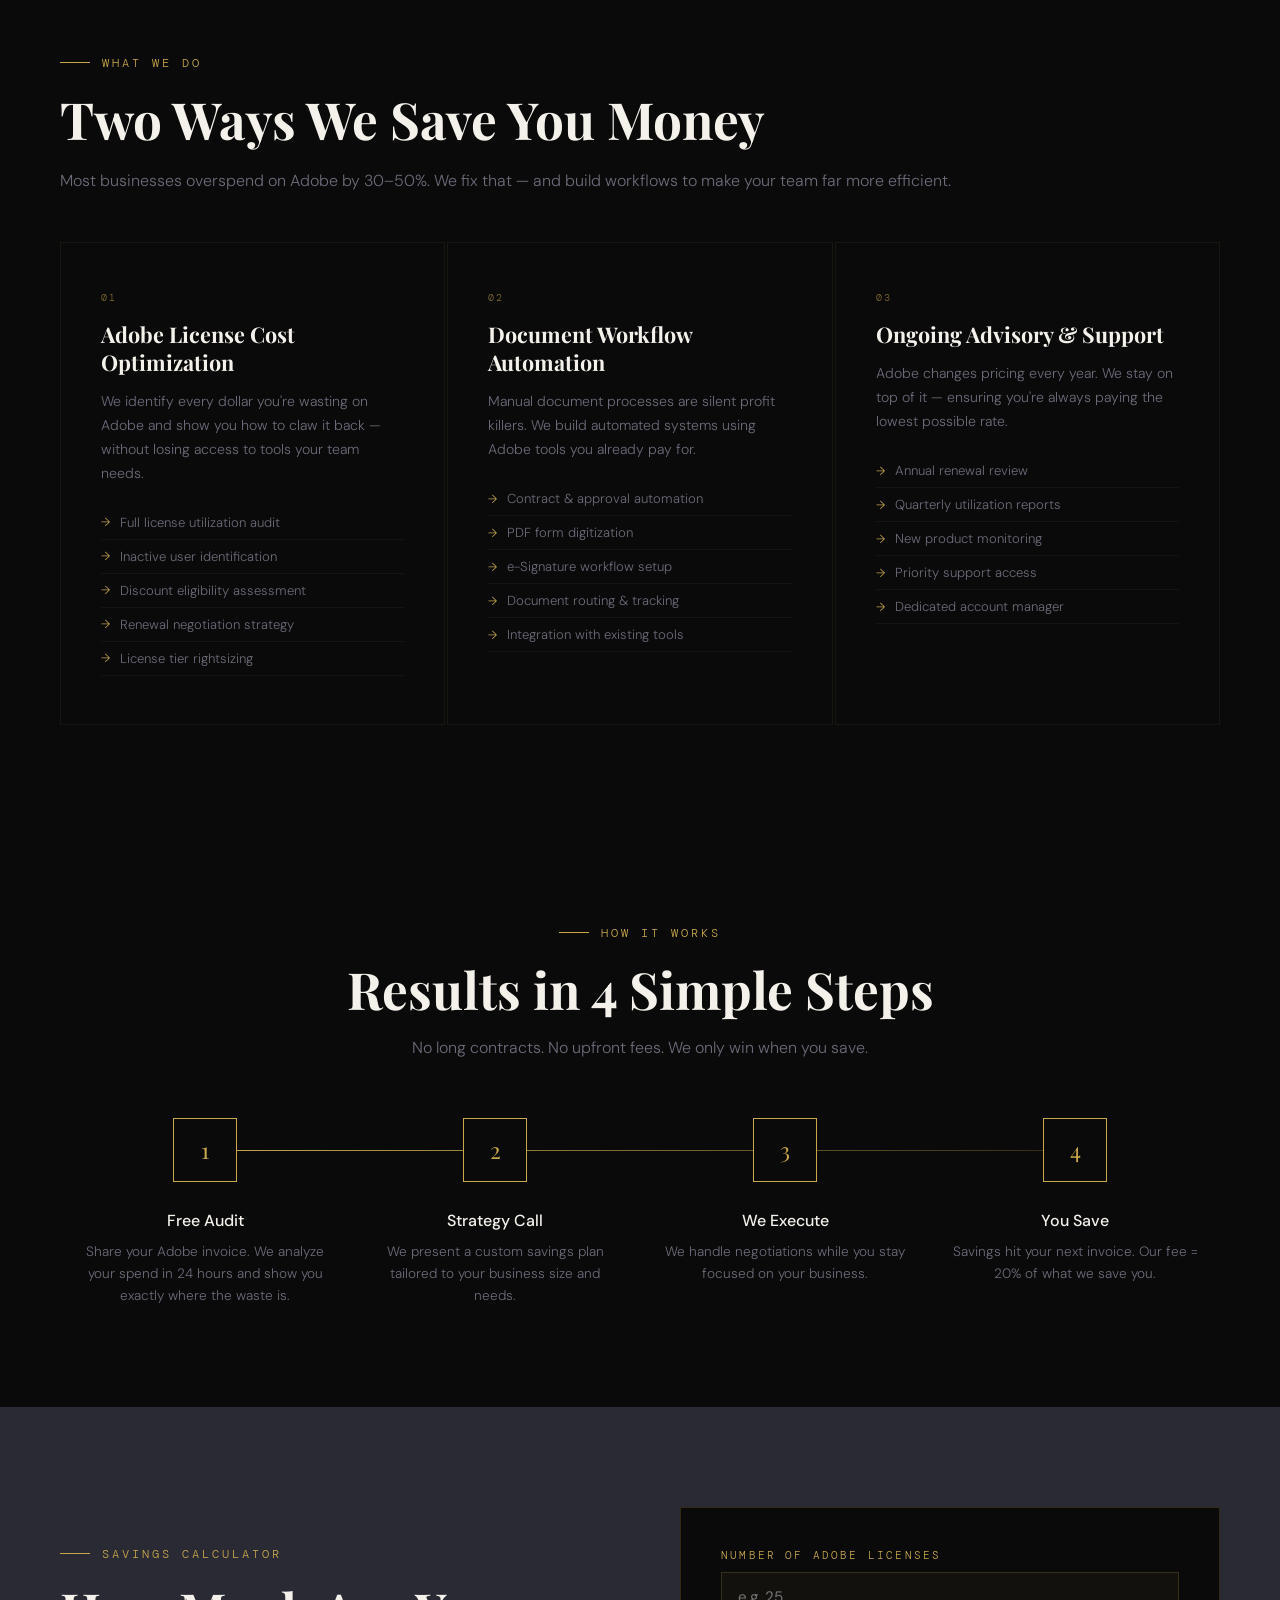
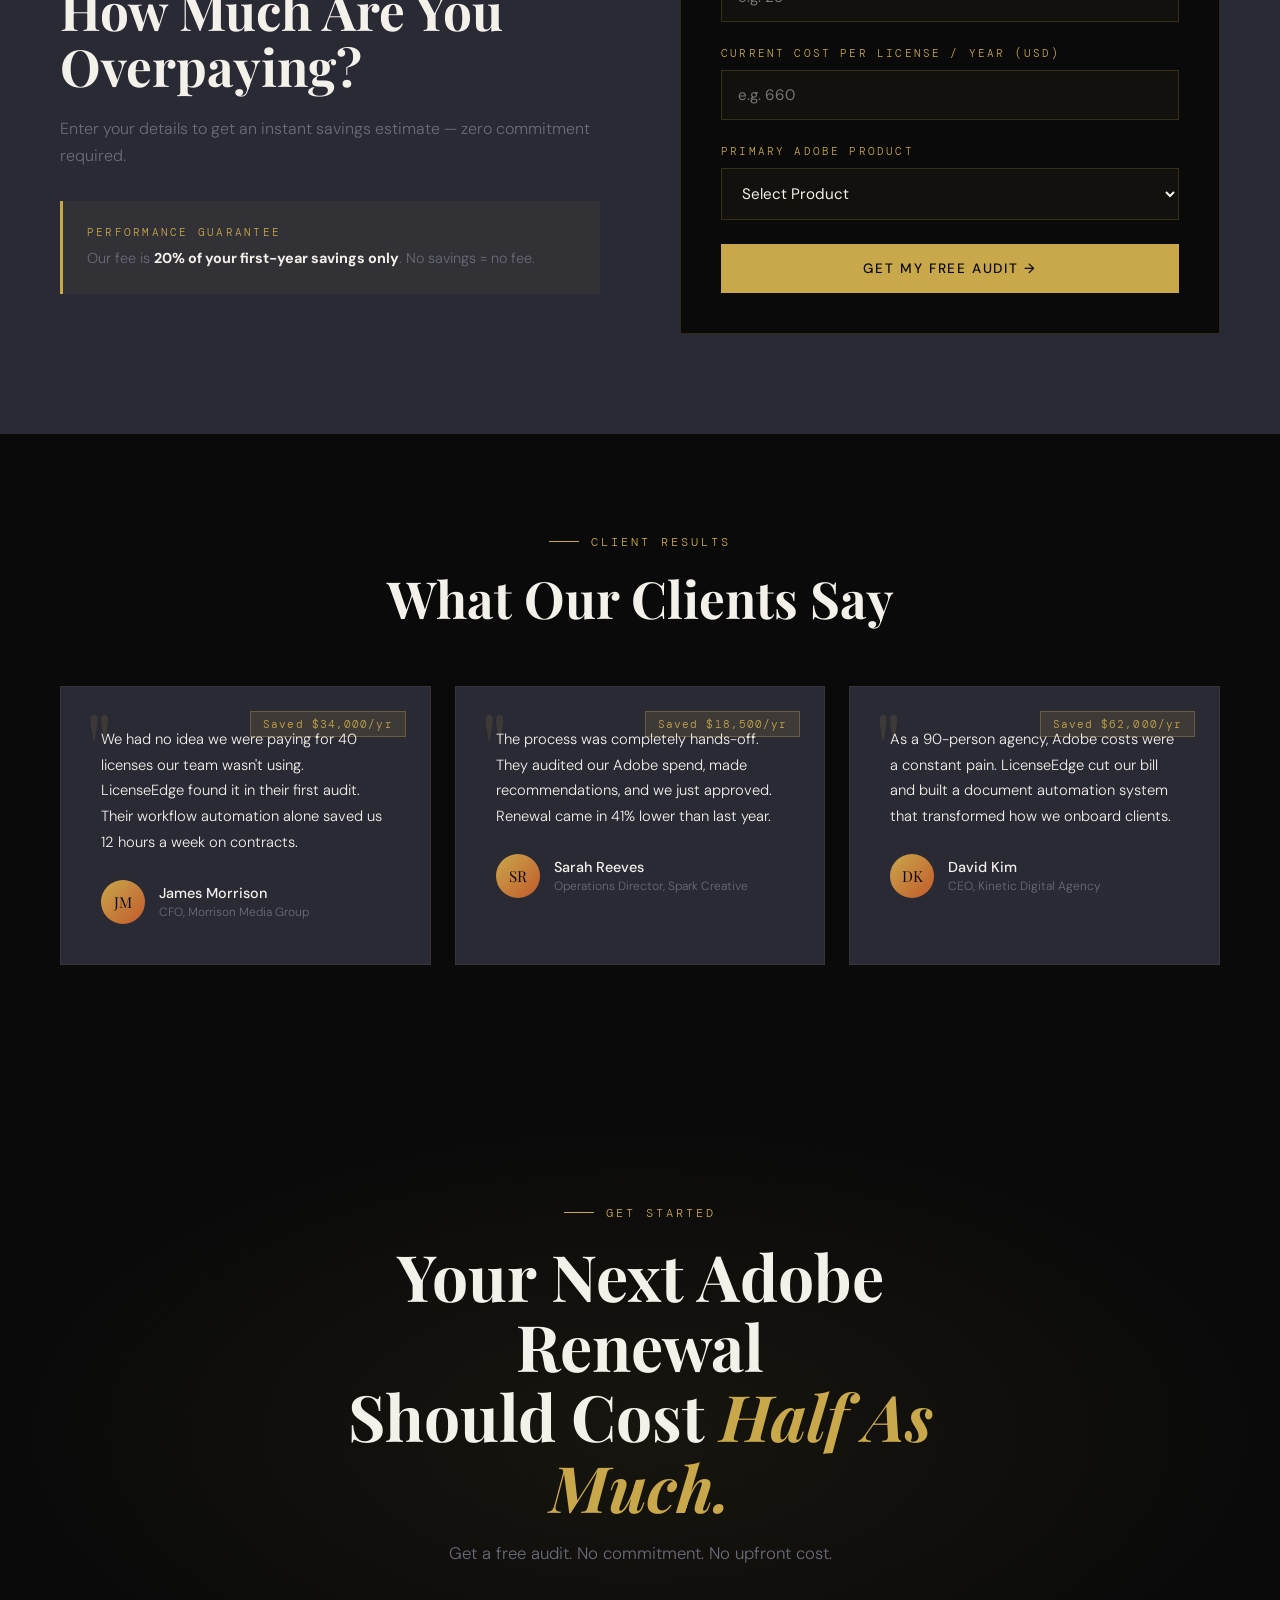
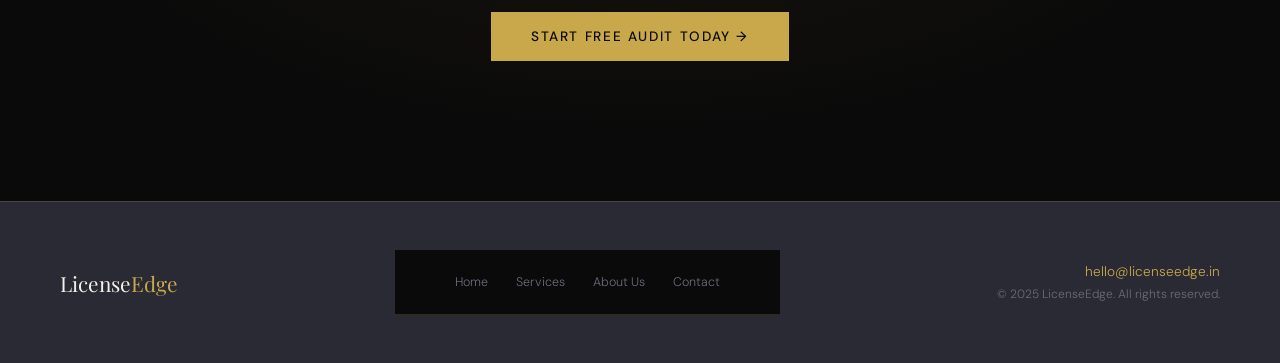
==== commit 1b67c352: "Rename index.html.html to index.html" ====
--- a/index.html
+++ b/index.html
@@ -1,198 +1,214 @@
-<!DOCTYPE html><html lang="en"><head><meta charset="UTF-8"><meta name="viewport" content="width=device-width,initial-scale=1.0"><title>LicenseEdge — Adobe Cost Intelligence</title><link rel="preconnect" href="https://fonts.googleapis.com"><link href="https://fonts.googleapis.com/css2?family=Playfair+Display:ital,wght@0,700;0,900;1,700&family=DM+Sans:wght@300;400;500&family=DM+Mono:wght@400;500&display=swap" rel="stylesheet"><style>
+<!DOCTYPE html>
+<html lang="en">
+<head>
+<meta charset="UTF-8">
+<meta name="viewport" content="width=device-width,initial-scale=1.0">
+<meta http-equiv="Cache-Control" content="no-cache, no-store, must-revalidate">
+<meta http-equiv="Pragma" content="no-cache">
+<meta http-equiv="Expires" content="0">
+<title>LicenseEdge — Adobe Cost Intelligence & Workflow Automation</title>
+<link rel="preconnect" href="https://fonts.googleapis.com">
+<link href="https://fonts.googleapis.com/css2?family=Playfair+Display:ital,wght@0,700;0,900;1,700&family=DM+Sans:wght@300;400;500&family=DM+Mono:wght@400;500&display=swap" rel="stylesheet">
+<style>
 :root{--black:#0a0a0a;--off-white:#f4f1eb;--gold:#c9a84c;--gold-light:#e8c97a;--rust:#c25a2a;--slate:#2a2a35;--mid:#6b6b7a;--border:rgba(201,168,76,0.2)}
 *,*::before,*::after{box-sizing:border-box;margin:0;padding:0}
 html{scroll-behavior:smooth}
-body{background:var(--black);color:var(--off-white);font-family:'DM Sans',sans-serif;font-weight:300;overflow-x:hidden;cursor:none}
+body{background:var(--black);color:var(--off-white);font-family:"DM Sans",sans-serif;font-weight:300;overflow-x:hidden;cursor:none}
 .cursor{position:fixed;width:12px;height:12px;background:var(--gold);border-radius:50%;pointer-events:none;z-index:9999;transform:translate(-50%,-50%);transition:width .3s,height .3s;mix-blend-mode:difference}
 .cursor-ring{position:fixed;width:40px;height:40px;border:1px solid var(--gold);border-radius:50%;pointer-events:none;z-index:9998;transform:translate(-50%,-50%);transition:transform .15s ease-out,width .3s,height .3s;opacity:.5}
-nav{position:fixed;top:0;left:0;right:0;z-index:100;display:flex;align-items:center;justify-content:space-between;padding:24px 60px;background:linear-gradient(to bottom,rgba(10,10,10,.95),transparent);transition:backdrop-filter .3s,background .3s}
+nav{position:fixed;top:0;left:0;right:0;z-index:9999;display:flex;align-items:center;justify-content:space-between;padding:24px 60px;background:rgba(10,10,10,.97);transition:backdrop-filter .3s,background .3s;isolation:isolate;backdrop-filter:blur(20px);border-bottom:1px solid var(--border)}
 nav.scrolled{backdrop-filter:blur(20px);background:rgba(10,10,10,.9);border-bottom:1px solid var(--border)}
-.logo{font-family:'Playfair Display',serif;font-size:1.4rem;font-weight:700;color:var(--off-white);text-decoration:none}
+.logo{font-family:"Playfair Display",serif;font-size:1.4rem;font-weight:700;color:var(--off-white);text-decoration:none;cursor:none}
 .logo span{color:var(--gold)}
-.nav-links{display:flex;gap:36px;list-style:none}
+.nav-links{display:flex;gap:36px;list-style:none;position:relative;z-index:1001}
 .nav-links a{color:var(--mid);font-size:.82rem;letter-spacing:.12em;text-transform:uppercase;text-decoration:none;transition:color .2s;cursor:none}
 .nav-links a:hover,.nav-links a.active{color:var(--gold)}
-.nav-cta{background:transparent;border:1px solid var(--gold);color:var(--gold);padding:10px 24px;font-family:'DM Sans',sans-serif;font-size:.8rem;letter-spacing:.1em;text-transform:uppercase;cursor:none;transition:all .3s;text-decoration:none}
+.nav-cta{background:transparent;border:1px solid var(--gold);color:var(--gold);padding:10px 24px;font-family:"DM Sans",sans-serif;font-size:.8rem;letter-spacing:.1em;text-transform:uppercase;cursor:none;transition:all .3s;text-decoration:none;display:inline-block}
 .nav-cta:hover{background:var(--gold);color:var(--black)}
 .hamburger{display:none;flex-direction:column;gap:5px;cursor:none;background:none;border:none;padding:4px}
-.hamburger span{width:24px;height:1px;background:var(--off-white);display:block;transition:all .3s}
+.hamburger span{width:24px;height:1px;background:var(--off-white);display:block}
+.nav-links.open{display:flex!important;position:fixed;top:0;left:0;right:0;bottom:0;background:rgba(10,10,10,.97);flex-direction:column;justify-content:center;align-items:center;gap:32px;z-index:99}
+/* PAGES */
+.page{display:none}
+.page.active{display:block}
+/* HERO */
 .hero{min-height:100vh;display:flex;flex-direction:column;justify-content:center;align-items:flex-start;padding:120px 60px 80px;position:relative;overflow:hidden}
-.page-hero{min-height:65vh;display:flex;flex-direction:column;justify-content:center;padding:140px 60px 80px;position:relative;overflow:hidden;background:var(--black)}
-.hero-bg{position:absolute;inset:0;z-index:0;background:radial-gradient(ellipse 80% 60% at 70% 50%,rgba(201,168,76,.06) 0%,transparent 60%),radial-gradient(ellipse 40% 40% at 20% 80%,rgba(194,90,42,.04) 0%,transparent 50%)}
+.page-hero{min-height:60vh;display:flex;flex-direction:column;justify-content:center;padding:140px 60px 80px;position:relative;overflow:hidden}
+.hero-bg{position:absolute;inset:0;z-index:0;background:radial-gradient(ellipse 80% 60% at 70% 50%,rgba(201,168,76,.06),transparent 60%),radial-gradient(ellipse 40% 40% at 20% 80%,rgba(194,90,42,.04),transparent 50%)}
 .hero-grid{position:absolute;inset:0;z-index:0;background-image:linear-gradient(rgba(201,168,76,.04) 1px,transparent 1px),linear-gradient(90deg,rgba(201,168,76,.04) 1px,transparent 1px);background-size:60px 60px;mask-image:radial-gradient(ellipse at center,black 30%,transparent 80%)}
 .page-hero-content{position:relative;z-index:1;max-width:750px}
-.section-label{font-family:'DM Mono',monospace;font-size:.75rem;letter-spacing:.25em;text-transform:uppercase;color:var(--gold);margin-bottom:20px;display:flex;align-items:center;gap:12px}
-.section-label::before{content:'';display:block;width:30px;height:1px;background:var(--gold)}
-.hero-eyebrow{font-family:'DM Mono',monospace;font-size:.75rem;letter-spacing:.25em;text-transform:uppercase;color:var(--gold);margin-bottom:28px;display:flex;align-items:center;gap:12px;position:relative;z-index:1;opacity:0;animation:fadeUp .8s .2s forwards}
-.hero-eyebrow::before{content:'';display:block;width:40px;height:1px;background:var(--gold)}
-.hero-headline{font-family:'Playfair Display',serif;font-size:clamp(3.2rem,7vw,6rem);font-weight:900;line-height:1.05;position:relative;z-index:1;opacity:0;animation:fadeUp .8s .4s forwards}
-.page-hero-title{font-family:'Playfair Display',serif;font-size:clamp(3rem,6vw,5.5rem);font-weight:900;line-height:1.05}
-.hero-headline em,.page-hero-title em,.cta-section h2 em{font-style:italic;color:var(--gold)}
-.hero-sub{margin-top:24px;max-width:560px;font-size:1.05rem;line-height:1.75;color:var(--mid);position:relative;z-index:1;opacity:0;animation:fadeUp .8s .6s forwards}
-.page-hero-sub{margin-top:20px;max-width:580px;font-size:1rem;line-height:1.75;color:var(--mid)}
-.hero-actions{margin-top:48px;display:flex;gap:20px;align-items:center;position:relative;z-index:1;opacity:0;animation:fadeUp .8s .8s forwards}
-.hero-stats{position:absolute;bottom:60px;right:60px;z-index:1;display:flex;gap:60px;opacity:0;animation:fadeUp .8s 1s forwards}
+.eyebrow,.section-label{font-family:"DM Mono",monospace;font-size:.75rem;letter-spacing:.25em;text-transform:uppercase;color:var(--gold);margin-bottom:20px;display:flex;align-items:center;gap:12px}
+.eyebrow::before,.section-label::before{content:"";display:block;width:30px;height:1px;background:var(--gold)}
+h1.hero-title{font-family:"Playfair Display",serif;font-size:clamp(3.2rem,7vw,6rem);font-weight:900;line-height:1.05;position:relative;z-index:1;opacity:0;animation:fadeUp .8s .3s forwards}
+h1.page-title{font-family:"Playfair Display",serif;font-size:clamp(2.8rem,6vw,5rem);font-weight:900;line-height:1.05}
+h1 em,h2 em{font-style:italic;color:var(--gold)}
+.hero-sub,.page-sub{margin-top:20px;max-width:560px;font-size:1.05rem;line-height:1.75;color:var(--mid);position:relative;z-index:1}
+.hero-sub{opacity:0;animation:fadeUp .8s .5s forwards}
+.hero-actions{margin-top:48px;display:flex;gap:20px;align-items:center;position:relative;z-index:1;opacity:0;animation:fadeUp .8s .7s forwards}
+.hero-stats{position:absolute;bottom:60px;right:60px;z-index:1;display:flex;gap:60px;opacity:0;animation:fadeUp .8s .9s forwards}
+.stat-num{font-family:"Playfair Display",serif;font-size:2.8rem;font-weight:700;color:var(--gold);line-height:1}
+.stat-label{font-size:.75rem;letter-spacing:.15em;text-transform:uppercase;color:var(--mid);margin-top:6px}
 .stat{text-align:right}
-.stat-num{font-family:'Playfair Display',serif;font-size:2.8rem;font-weight:700;color:var(--gold);line-height:1}
-.stat-label{font-size:.75rem;letter-spacing:.15em;text-transform:uppercase;color:var(--mid);margin-top:6px}
-.btn-primary{background:var(--gold);color:var(--black);padding:16px 40px;font-size:.85rem;font-family:'DM Sans',sans-serif;letter-spacing:.12em;text-transform:uppercase;font-weight:500;border:none;cursor:none;text-decoration:none;display:inline-block;transition:background .3s}
+.btn-primary{background:var(--gold);color:var(--black);padding:16px 40px;font-size:.85rem;font-family:"DM Sans",sans-serif;letter-spacing:.12em;text-transform:uppercase;font-weight:500;border:none;cursor:none;text-decoration:none;display:inline-block;transition:background .3s}
 .btn-primary:hover{background:var(--gold-light)}
 .btn-ghost{color:var(--off-white);font-size:.85rem;letter-spacing:.1em;text-transform:uppercase;text-decoration:none;display:inline-flex;align-items:center;gap:8px;transition:color .2s;cursor:none}
 .btn-ghost:hover{color:var(--gold)}
+/* MARQUEE */
 .marquee-wrap{border-top:1px solid var(--border);border-bottom:1px solid var(--border);overflow:hidden;padding:16px 0;background:rgba(201,168,76,.03)}
 .marquee-track{display:flex;gap:60px;width:max-content;animation:marquee 22s linear infinite}
-.marquee-item{white-space:nowrap;font-family:'DM Mono',monospace;font-size:.72rem;letter-spacing:.2em;text-transform:uppercase;color:var(--mid);display:flex;align-items:center;gap:20px}
+.marquee-item{white-space:nowrap;font-family:"DM Mono",monospace;font-size:.72rem;letter-spacing:.2em;text-transform:uppercase;color:var(--mid);display:flex;align-items:center;gap:20px}
 .marquee-dot{width:4px;height:4px;background:var(--gold);border-radius:50%;flex-shrink:0}
-section.pad{padding:120px 60px}
-.section-inner{max-width:1200px;margin:0 auto}
-h2{font-family:'Playfair Display',serif;font-size:clamp(2rem,4vw,3.2rem);font-weight:700;line-height:1.1;margin-bottom:20px}
-.why-us{background:var(--slate);padding:100px 60px}
+/* SECTIONS */
+.sec{padding:100px 60px}
+.sec-inner{max-width:1200px;margin:0 auto}
+h2{font-family:"Playfair Display",serif;font-size:clamp(2rem,4vw,3.2rem);font-weight:700;line-height:1.1;margin-bottom:20px}
+/* WHY CARDS */
 .why-grid{display:grid;grid-template-columns:repeat(4,1fr);gap:20px;margin-top:60px}
 .why-card{background:rgba(10,10,10,.4);padding:36px 28px;border:1px solid rgba(201,168,76,.08);transition:border-color .3s}
 .why-card:hover{border-color:rgba(201,168,76,.3)}
 .why-icon{font-size:1.8rem;margin-bottom:16px}
-.why-card h3{font-family:'Playfair Display',serif;font-size:1.15rem;font-weight:700;margin-bottom:10px}
+.why-card h3{font-family:"Playfair Display",serif;font-size:1.1rem;font-weight:700;margin-bottom:10px}
 .why-card p{font-size:.85rem;color:var(--mid);line-height:1.7}
-.services-wrap{background:var(--slate);padding:100px 60px}
-.services-grid{display:grid;grid-template-columns:repeat(3,1fr);gap:2px}
-.service-card{background:rgba(10,10,10,.5);padding:48px 40px;border:1px solid rgba(201,168,76,.08);transition:all .4s;position:relative}
-.service-card::after{content:'';position:absolute;bottom:0;left:0;right:0;height:2px;background:var(--gold);transform:scaleX(0);transform-origin:left;transition:transform .4s}
-.service-card:hover{background:rgba(201,168,76,.05);border-color:rgba(201,168,76,.2)}
-.service-card:hover::after{transform:scaleX(1)}
-.service-num{font-family:'DM Mono',monospace;font-size:.65rem;letter-spacing:.2em;color:var(--gold);margin-bottom:16px;opacity:.6}
-.service-title{font-family:'Playfair Display',serif;font-size:1.35rem;font-weight:700;margin-bottom:14px}
-.service-desc{font-size:.88rem;line-height:1.7;color:var(--mid)}
-.service-list{margin-top:20px;padding:0;list-style:none}
-.service-list li{font-size:.82rem;color:var(--mid);padding:8px 0;border-bottom:1px solid rgba(255,255,255,.04);display:flex;align-items:center;gap:10px}
-.service-list li::before{content:'→';color:var(--gold);font-size:.75rem;flex-shrink:0}
-.process-wrap{background:var(--black);padding:100px 60px}
-.process-header{text-align:center;max-width:600px;margin:0 auto 80px}
-.process-steps{display:grid;grid-template-columns:repeat(4,1fr);position:relative}
-.process-steps::before{content:'';position:absolute;top:32px;left:12.5%;right:12.5%;height:1px;background:linear-gradient(90deg,var(--gold),rgba(201,168,76,.2))}
+/* SERVICE CARDS */
+.svc-grid{display:grid;grid-template-columns:repeat(3,1fr);gap:2px}
+.svc-card{background:rgba(10,10,10,.5);padding:48px 40px;border:1px solid rgba(201,168,76,.08);transition:all .4s;position:relative}
+.svc-card::after{content:"";position:absolute;bottom:0;left:0;right:0;height:2px;background:var(--gold);transform:scaleX(0);transform-origin:left;transition:transform .4s}
+.svc-card:hover{background:rgba(201,168,76,.05);border-color:rgba(201,168,76,.2)}
+.svc-card:hover::after{transform:scaleX(1)}
+.svc-num{font-family:"DM Mono",monospace;font-size:.65rem;letter-spacing:.2em;color:var(--gold);margin-bottom:16px;opacity:.6}
+.svc-title{font-family:"Playfair Display",serif;font-size:1.35rem;font-weight:700;margin-bottom:14px}
+.svc-desc{font-size:.88rem;line-height:1.7;color:var(--mid)}
+.svc-list{margin-top:20px;padding:0;list-style:none}
+.svc-list li{font-size:.82rem;color:var(--mid);padding:8px 0;border-bottom:1px solid rgba(255,255,255,.04);display:flex;align-items:center;gap:10px}
+.svc-list li::before{content:"→";color:var(--gold);font-size:.75rem;flex-shrink:0}
+/* PROCESS */
+.process-steps{display:grid;grid-template-columns:repeat(4,1fr);position:relative;margin-top:60px}
+.process-steps::before{content:"";position:absolute;top:32px;left:12.5%;right:12.5%;height:1px;background:linear-gradient(90deg,var(--gold),rgba(201,168,76,.2))}
 .step{padding:0 20px;text-align:center}
-.step-num{width:64px;height:64px;border:1px solid var(--gold);display:flex;align-items:center;justify-content:center;font-family:'Playfair Display',serif;font-size:1.4rem;color:var(--gold);margin:0 auto 28px;background:var(--black);position:relative;z-index:1}
+.step-num{width:64px;height:64px;border:1px solid var(--gold);display:flex;align-items:center;justify-content:center;font-family:"Playfair Display",serif;font-size:1.4rem;color:var(--gold);margin:0 auto 28px;background:var(--black);position:relative;z-index:1}
 .step-title{font-size:1rem;font-weight:500;margin-bottom:10px}
 .step-desc{font-size:.85rem;color:var(--mid);line-height:1.6}
-.calculator{background:var(--slate);padding:100px 60px}
+/* CALCULATOR */
 .calc-inner{display:grid;grid-template-columns:1fr 1fr;gap:80px;align-items:center}
-.calc-left p{color:var(--mid);line-height:1.7;margin-bottom:32px}
-.guarantee-box{padding:24px;border-left:3px solid var(--gold);background:rgba(201,168,76,.05)}
-.guarantee-label{font-family:'DM Mono',monospace;font-size:.7rem;letter-spacing:.2em;text-transform:uppercase;color:var(--gold);margin-bottom:8px}
-.guarantee-box p{font-size:.9rem;color:var(--mid);line-height:1.6}
 .calc-widget{background:var(--black);padding:40px;border:1px solid var(--border)}
 .calc-field{margin-bottom:24px}
-.calc-field label{display:block;font-family:'DM Mono',monospace;font-size:.68rem;letter-spacing:.2em;text-transform:uppercase;color:var(--gold);margin-bottom:10px}
-.calc-field input,.calc-field select{width:100%;background:rgba(201,168,76,.04);border:1px solid var(--border);color:var(--off-white);padding:14px 16px;font-family:'DM Sans',sans-serif;font-size:.95rem;outline:none;transition:border-color .2s;cursor:none}
+.calc-field label{display:block;font-family:"DM Mono",monospace;font-size:.68rem;letter-spacing:.2em;text-transform:uppercase;color:var(--gold);margin-bottom:10px}
+.calc-field input,.calc-field select{width:100%;background:rgba(201,168,76,.04);border:1px solid var(--border);color:var(--off-white);padding:14px 16px;font-family:"DM Sans",sans-serif;font-size:.95rem;outline:none;transition:border-color .2s;cursor:none}
 .calc-field input:focus,.calc-field select:focus{border-color:var(--gold)}
 .calc-field select option{background:var(--slate)}
-.calc-result{margin-top:24px;padding:24px;background:rgba(201,168,76,.06);border-left:3px solid var(--gold)}
-.calc-result-label{font-family:'DM Mono',monospace;font-size:.68rem;letter-spacing:.2em;text-transform:uppercase;color:var(--mid);margin-bottom:6px}
-.calc-result-num{font-family:'Playfair Display',serif;font-size:2.4rem;color:var(--gold);font-weight:700}
+.calc-result{margin-top:24px;padding:24px;background:rgba(201,168,76,.06);border-left:3px solid var(--gold);display:none}
+.calc-result-num{font-family:"Playfair Display",serif;font-size:2.4rem;color:var(--gold);font-weight:700}
+.calc-result-label{font-family:"DM Mono",monospace;font-size:.68rem;letter-spacing:.2em;text-transform:uppercase;color:var(--mid);margin-bottom:6px}
 .calc-result-sub{font-size:.78rem;color:var(--mid);margin-top:5px}
-.calc-cta{display:block;width:100%;margin-top:20px;background:var(--gold);color:var(--black);padding:16px;text-align:center;font-family:'DM Sans',sans-serif;font-weight:500;font-size:.85rem;letter-spacing:.12em;text-transform:uppercase;border:none;cursor:none;transition:background .2s;text-decoration:none}
+.calc-cta{display:block;width:100%;margin-top:20px;background:var(--gold);color:var(--black);padding:16px;text-align:center;font-family:"DM Sans",sans-serif;font-weight:500;font-size:.85rem;letter-spacing:.12em;text-transform:uppercase;border:none;cursor:none;transition:background .2s}
 .calc-cta:hover{background:var(--gold-light)}
-.testimonials{background:var(--black);padding:100px 60px}
-.testimonial-grid{display:grid;grid-template-columns:repeat(3,1fr);gap:24px}
-.testimonial-card{background:var(--slate);padding:40px;border:1px solid rgba(201,168,76,.08);position:relative}
-.testimonial-card::before{content:'"';font-family:'Playfair Display',serif;font-size:6rem;color:var(--gold);opacity:.12;position:absolute;top:10px;left:24px;line-height:1}
-.testimonial-text{font-size:.92rem;line-height:1.75;margin-bottom:24px;position:relative;z-index:1}
-.testimonial-author{display:flex;align-items:center;gap:14px}
-.author-avatar{width:44px;height:44px;border-radius:50%;background:linear-gradient(135deg,var(--gold),var(--rust));display:flex;align-items:center;justify-content:center;font-family:'Playfair Display',serif;font-size:.95rem;color:var(--black)}
-.author-name{font-size:.9rem;font-weight:500}
-.author-title{font-size:.75rem;color:var(--mid);margin-top:2px}
-.savings-badge{position:absolute;top:24px;right:24px;background:rgba(201,168,76,.12);border:1px solid rgba(201,168,76,.3);padding:5px 12px;font-family:'DM Mono',monospace;font-size:.68rem;letter-spacing:.1em;color:var(--gold)}
-.cta-section{padding:140px 60px;position:relative;overflow:hidden;background:var(--black);text-align:center}
-.cta-bg{position:absolute;inset:0;background:radial-gradient(ellipse 70% 60% at 50% 50%,rgba(201,168,76,.07) 0%,transparent 70%)}
-.cta-section h2{font-size:clamp(2.5rem,5vw,4rem);max-width:680px;margin:0 auto 20px;position:relative;z-index:1}
-.cta-section p{color:var(--mid);margin-bottom:48px;font-size:1.05rem;position:relative;z-index:1}
-.cta-section .btn-primary{position:relative;z-index:1}
-.svc-detail{background:var(--black);padding:100px 60px}
+/* TESTIMONIALS */
+.testi-grid{display:grid;grid-template-columns:repeat(3,1fr);gap:24px}
+.testi-card{background:var(--slate);padding:40px;border:1px solid rgba(201,168,76,.08);position:relative}
+.testi-card::before{content:"\"";font-family:"Playfair Display",serif;font-size:6rem;color:var(--gold);opacity:.12;position:absolute;top:10px;left:24px;line-height:1}
+.testi-text{font-size:.92rem;line-height:1.75;margin-bottom:24px;position:relative;z-index:1}
+.testi-author{display:flex;align-items:center;gap:14px}
+.testi-avatar{width:44px;height:44px;border-radius:50%;background:linear-gradient(135deg,var(--gold),var(--rust));display:flex;align-items:center;justify-content:center;font-family:"Playfair Display",serif;font-size:.95rem;color:var(--black)}
+.testi-name{font-size:.9rem;font-weight:500}
+.testi-role{font-size:.75rem;color:var(--mid);margin-top:2px}
+.savings-badge{position:absolute;top:24px;right:24px;background:rgba(201,168,76,.12);border:1px solid rgba(201,168,76,.3);padding:5px 12px;font-family:"DM Mono",monospace;font-size:.68rem;letter-spacing:.1em;color:var(--gold)}
+/* CTA BANNER */
+.cta-band{padding:140px 60px;position:relative;overflow:hidden;background:var(--black);text-align:center}
+.cta-band::before{content:"";position:absolute;inset:0;background:radial-gradient(ellipse 70% 60% at 50% 50%,rgba(201,168,76,.07),transparent 70%)}
+.cta-band h2{font-size:clamp(2.5rem,5vw,4rem);max-width:680px;margin:0 auto 20px;position:relative;z-index:1}
+.cta-band p{color:var(--mid);margin-bottom:48px;font-size:1.05rem;position:relative;z-index:1}
+.cta-band .btn-primary{position:relative;z-index:1}
+/* SERVICE DETAIL */
 .svc-detail-card{display:grid;grid-template-columns:80px 1fr;gap:48px;padding:60px 0;border-bottom:1px solid var(--border)}
 .svc-detail-card:last-child{border-bottom:none}
-.sdc-num{font-family:'Playfair Display',serif;font-size:4rem;font-weight:900;color:rgba(201,168,76,.2);line-height:1;padding-top:8px}
+.sdc-num{font-family:"Playfair Display",serif;font-size:4rem;font-weight:900;color:rgba(201,168,76,.2);line-height:1;padding-top:8px}
 .sdc-content h2{font-size:clamp(1.8rem,3vw,2.4rem);margin-bottom:16px}
 .sdc-lead{font-size:1rem;color:var(--mid);line-height:1.75;margin-bottom:40px;max-width:700px}
-.sdc-grid{display:grid;grid-template-columns:repeat(2,1fr);gap:24px;margin-bottom:32px}
+.sdc-grid{display:grid;grid-template-columns:1fr 1fr;gap:24px;margin-bottom:32px}
 .sdc-item{padding:24px;background:rgba(201,168,76,.04);border:1px solid var(--border)}
-.sdc-item-title{font-family:'DM Sans',sans-serif;font-weight:500;margin-bottom:8px;font-size:.95rem}
+.sdc-item-title{font-family:"DM Sans",sans-serif;font-weight:500;margin-bottom:8px}
 .sdc-item p{font-size:.85rem;color:var(--mid);line-height:1.65}
-.sdc-outcome{display:inline-flex;align-items:center;gap:12px;padding:14px 20px;border:1px solid rgba(201,168,76,.3);background:rgba(201,168,76,.06)}
-.outcome-label{font-family:'DM Mono',monospace;font-size:.65rem;letter-spacing:.2em;text-transform:uppercase;color:var(--gold)}
+.outcome{display:inline-flex;align-items:center;gap:12px;padding:14px 20px;border:1px solid rgba(201,168,76,.3);background:rgba(201,168,76,.06)}
+.outcome-label{font-family:"DM Mono",monospace;font-size:.65rem;letter-spacing:.2em;text-transform:uppercase;color:var(--gold)}
+/* ABOUT */
 .about-story-grid{display:grid;grid-template-columns:1fr 1fr;gap:80px;align-items:start}
 .about-story-text p{color:var(--mid);line-height:1.8;margin-bottom:18px;font-size:.95rem}
 .about-story-text strong{color:var(--off-white);font-weight:500}
-.about-numbers{display:grid;grid-template-columns:1fr 1fr;gap:16px}
+.about-nums{display:grid;grid-template-columns:1fr 1fr;gap:16px}
 .about-num-card{padding:28px;border:1px solid var(--border);background:rgba(201,168,76,.04)}
-.about-num{font-family:'Playfair Display',serif;font-size:2.4rem;font-weight:700;color:var(--gold);line-height:1}
+.about-num{font-family:"Playfair Display",serif;font-size:2.4rem;font-weight:700;color:var(--gold);line-height:1}
 .about-num-label{font-size:.78rem;color:var(--mid);margin-top:6px;line-height:1.4}
 .values-grid{display:grid;grid-template-columns:repeat(3,1fr);gap:20px}
-.value-card{background:rgba(201,168,76,.04);padding:40px 32px;border:1px solid var(--border)}
-.value-icon{font-size:1.8rem;margin-bottom:16px}
-.value-title{font-family:'Playfair Display',serif;font-size:1.2rem;font-weight:700;margin-bottom:10px}
-.value-desc{font-size:.85rem;color:var(--mid);line-height:1.7}
+.val-card{background:rgba(201,168,76,.04);padding:40px 32px;border:1px solid var(--border)}
+.val-icon{font-size:1.8rem;margin-bottom:16px}
+.val-title{font-family:"Playfair Display",serif;font-size:1.2rem;font-weight:700;margin-bottom:10px}
+.val-desc{font-size:.85rem;color:var(--mid);line-height:1.7}
+/* FOUNDER */
 .founder-card{display:grid;grid-template-columns:360px 1fr;gap:80px;align-items:start;max-width:1100px;margin:0 auto}
 .founder-img-wrap{position:relative}
 .founder-img{width:100%;aspect-ratio:3/4;object-fit:cover;object-position:top center;display:block;filter:grayscale(15%);transition:filter .4s}
 .founder-img:hover{filter:grayscale(0%)}
-.founder-img-border{position:absolute;bottom:-16px;right:-16px;width:calc(100% - 32px);height:calc(100% - 32px);border:1px solid var(--gold);z-index:-1;pointer-events:none}
-.founder-info{padding-top:12px}
-.founder-name{font-family:'Playfair Display',serif;font-size:2.2rem;font-weight:700;margin-bottom:6px}
-.founder-role{font-family:'DM Mono',monospace;font-size:.72rem;letter-spacing:.2em;text-transform:uppercase;color:var(--gold);margin-bottom:28px}
+.founder-img-border{position:absolute;bottom:-16px;right:-16px;width:calc(100% - 32px);height:calc(100% - 32px);border:1px solid var(--gold);z-index:-1}
+.founder-name{font-family:"Playfair Display",serif;font-size:2.2rem;font-weight:700;margin-bottom:6px}
+.founder-role{font-family:"DM Mono",monospace;font-size:.72rem;letter-spacing:.2em;text-transform:uppercase;color:var(--gold);margin-bottom:28px}
 .founder-bio p{font-size:.93rem;color:var(--mid);line-height:1.8;margin-bottom:16px}
 .founder-bio strong{color:var(--off-white);font-weight:500}
 .founder-linkedin{display:inline-flex;align-items:center;gap:10px;background:transparent;border:1px solid var(--gold);color:var(--gold);padding:12px 24px;font-size:.82rem;letter-spacing:.1em;text-transform:uppercase;text-decoration:none;transition:all .3s;cursor:none;margin-top:8px}
 .founder-linkedin:hover{background:var(--gold);color:var(--black)}
-.founder-linkedin svg{width:18px;height:18px;fill:currentColor;flex-shrink:0}
+.founder-linkedin svg{width:18px;height:18px;fill:currentColor}
 .founder-stats{display:grid;grid-template-columns:repeat(3,1fr);gap:16px;margin-top:32px}
 .founder-stat{padding:20px;border:1px solid var(--border)}
-.founder-stat-num{font-family:'Playfair Display',serif;font-size:1.8rem;color:var(--gold);font-weight:700}
+.founder-stat-num{font-family:"Playfair Display",serif;font-size:1.8rem;color:var(--gold);font-weight:700}
 .founder-stat-label{font-size:.7rem;color:var(--mid);letter-spacing:.1em;text-transform:uppercase;margin-top:4px}
+/* CONTACT */
 .contact-grid{display:grid;grid-template-columns:1fr 1fr;gap:80px;align-items:start}
-.contact-info h3{font-family:'Playfair Display',serif;font-size:1.8rem;font-weight:700;margin-bottom:16px}
-.contact-info>p{color:var(--mid);line-height:1.75;margin-bottom:36px;font-size:.93rem}
+.contact-info h3{font-family:"Playfair Display",serif;font-size:1.8rem;font-weight:700;margin-bottom:16px}
+.contact-info>p{color:var(--mid);line-height:1.75;margin-bottom:32px;font-size:.93rem}
 .contact-detail{display:flex;align-items:flex-start;gap:16px;margin-bottom:24px;padding-bottom:24px;border-bottom:1px solid var(--border)}
 .contact-detail:last-of-type{border-bottom:none}
 .contact-icon{width:44px;height:44px;border:1px solid var(--border);display:flex;align-items:center;justify-content:center;font-size:1rem;flex-shrink:0}
-.contact-detail-label{font-family:'DM Mono',monospace;font-size:.65rem;letter-spacing:.2em;text-transform:uppercase;color:var(--mid);margin-bottom:4px}
+.contact-detail-label{font-family:"DM Mono",monospace;font-size:.65rem;letter-spacing:.2em;text-transform:uppercase;color:var(--mid);margin-bottom:4px}
 .contact-detail-value{font-size:.92rem}
 .contact-detail-value a{color:var(--gold);text-decoration:none}
-.contact-form-wrap{background:var(--black);padding:48px;border:1px solid var(--border)}
+.contact-form{background:var(--black);padding:48px;border:1px solid var(--border)}
 .form-field{margin-bottom:20px}
-.form-field label{display:block;font-family:'DM Mono',monospace;font-size:.67rem;letter-spacing:.2em;text-transform:uppercase;color:var(--gold);margin-bottom:9px}
-.form-field input,.form-field textarea,.form-field select{width:100%;background:rgba(201,168,76,.04);border:1px solid var(--border);color:var(--off-white);padding:13px 15px;font-family:'DM Sans',sans-serif;font-size:.9rem;outline:none;transition:border-color .2s;cursor:none;resize:vertical}
+.form-field label{display:block;font-family:"DM Mono",monospace;font-size:.67rem;letter-spacing:.2em;text-transform:uppercase;color:var(--gold);margin-bottom:9px}
+.form-field input,.form-field textarea,.form-field select{width:100%;background:rgba(201,168,76,.04);border:1px solid var(--border);color:var(--off-white);padding:13px 15px;font-family:"DM Sans",sans-serif;font-size:.9rem;outline:none;transition:border-color .2s;cursor:none;resize:vertical}
 .form-field input:focus,.form-field textarea:focus,.form-field select:focus{border-color:var(--gold)}
 .form-field textarea{min-height:110px}
-.form-grid-2{display:grid;grid-template-columns:1fr 1fr;gap:16px}
-.form-submit{width:100%;background:var(--gold);color:var(--black);border:none;padding:16px;font-family:'DM Sans',sans-serif;font-weight:500;font-size:.85rem;letter-spacing:.12em;text-transform:uppercase;cursor:none;transition:background .2s;margin-top:8px}
+.form-grid{display:grid;grid-template-columns:1fr 1fr;gap:16px}
+.form-submit{width:100%;background:var(--gold);color:var(--black);border:none;padding:16px;font-family:"DM Sans",sans-serif;font-weight:500;font-size:.85rem;letter-spacing:.12em;text-transform:uppercase;cursor:none;transition:background .2s;margin-top:8px}
 .form-submit:hover{background:var(--gold-light)}
 .form-success{display:none;text-align:center;padding:48px 32px}
 .form-success .check{font-size:2.5rem;margin-bottom:16px}
-.form-success h3{font-family:'Playfair Display',serif;font-size:1.5rem;margin-bottom:12px;color:var(--gold)}
+.form-success h3{font-family:"Playfair Display",serif;font-size:1.5rem;margin-bottom:12px;color:var(--gold)}
 .form-success p{color:var(--mid);font-size:.9rem;line-height:1.7}
-footer{background:var(--slate);padding:48px 60px;border-top:1px solid var(--border)}
+/* FOOTER */
+footer{background:var(--slate);padding:48px 60px;border-top:1px solid var(--border);position:relative;z-index:1}
 .footer-inner{display:flex;justify-content:space-between;align-items:center;flex-wrap:wrap;gap:24px}
-.footer-logo{font-family:'Playfair Display',serif;font-size:1.3rem;color:var(--off-white)}
+.footer-logo{font-family:"Playfair Display",serif;font-size:1.3rem;color:var(--off-white)}
 .footer-logo span{color:var(--gold)}
-.footer-links{display:flex;gap:28px;flex-wrap:wrap}
+.footer-links{display:flex;gap:28px;flex-wrap:wrap;position:relative;z-index:1}
 .footer-links a{font-size:.78rem;color:var(--mid);text-decoration:none;transition:color .2s;cursor:none}
 .footer-links a:hover{color:var(--gold)}
 .footer-right{text-align:right}
 .footer-email a{font-size:.85rem;color:var(--gold);text-decoration:none;display:block;margin-bottom:6px}
 .footer-copy{font-size:.75rem;color:var(--mid)}
+/* CHAT */
 .chat-toggle{position:fixed;bottom:32px;right:32px;z-index:500;width:60px;height:60px;background:var(--gold);border:none;cursor:none;display:flex;align-items:center;justify-content:center;box-shadow:0 8px 32px rgba(201,168,76,.3);transition:all .3s}
 .chat-toggle:hover{background:var(--gold-light);transform:scale(1.05)}
 .chat-toggle svg{width:24px;height:24px;color:var(--black)}
-.chat-bubble{position:absolute;top:-44px;right:0;white-space:nowrap;background:var(--slate);border:1px solid var(--border);padding:8px 14px;font-size:.78rem;color:var(--off-white);pointer-events:none;animation:pulseBubble 3s ease-in-out infinite}
-.chat-bubble::after{content:'';position:absolute;bottom:-8px;right:20px;border-left:8px solid transparent;border-right:8px solid transparent;border-top:8px solid var(--slate)}
+.chat-bubble{position:absolute;top:-44px;right:0;white-space:nowrap;background:var(--slate);border:1px solid var(--border);padding:8px 14px;font-size:.78rem;pointer-events:none}
+.chat-bubble::after{content:"";position:absolute;bottom:-8px;right:20px;border-left:8px solid transparent;border-right:8px solid transparent;border-top:8px solid var(--slate)}
 .chat-panel{position:fixed;bottom:108px;right:32px;z-index:500;width:380px;background:#111115;border:1px solid var(--border);box-shadow:0 24px 80px rgba(0,0,0,.6);transform:translateY(20px) scale(.95);opacity:0;pointer-events:none;transition:all .3s cubic-bezier(.16,1,.3,1);display:flex;flex-direction:column;height:520px}
 .chat-panel.open{transform:translateY(0) scale(1);opacity:1;pointer-events:all}
 .chat-header{padding:20px 24px;border-bottom:1px solid var(--border);display:flex;align-items:center;gap:12px;background:rgba(201,168,76,.04);flex-shrink:0}
-.chat-avatar{width:36px;height:36px;background:var(--gold);display:flex;align-items:center;justify-content:center;font-family:'Playfair Display',serif;font-size:.9rem;color:var(--black);font-weight:700;flex-shrink:0}
+.chat-avatar{width:36px;height:36px;background:var(--gold);display:flex;align-items:center;justify-content:center;font-family:"Playfair Display",serif;font-size:.9rem;color:var(--black);font-weight:700;flex-shrink:0}
 .chat-header-info{flex:1}
 .chat-name{font-size:.9rem;font-weight:500}
 .chat-status{font-size:.72rem;color:#4caf50;display:flex;align-items:center;gap:5px;margin-top:2px}
-.chat-status::before{content:'';width:6px;height:6px;background:#4caf50;border-radius:50%;display:inline-block}
-.chat-close{background:none;border:none;color:var(--mid);cursor:none;font-size:1.2rem;padding:4px;transition:color .2s}
+.chat-status::before{content:"";width:6px;height:6px;background:#4caf50;border-radius:50%;display:inline-block}
+.chat-close{background:none;border:none;color:var(--mid);cursor:none;font-size:1.2rem;padding:4px}
 .chat-messages{flex:1;overflow-y:auto;padding:24px;display:flex;flex-direction:column;gap:16px}
 .chat-messages::-webkit-scrollbar{width:4px}
 .chat-messages::-webkit-scrollbar-thumb{background:var(--border)}
@@ -200,7 +216,7 @@
 .msg-bot{align-self:flex-start}
 .msg-user{align-self:flex-end}
 .msg-bubble{padding:12px 16px;font-size:.88rem;line-height:1.5}
-.msg-bot .msg-bubble{background:rgba(201,168,76,.08);border:1px solid rgba(201,168,76,.15);color:var(--off-white)}
+.msg-bot .msg-bubble{background:rgba(201,168,76,.08);border:1px solid rgba(201,168,76,.15)}
 .msg-user .msg-bubble{background:var(--gold);color:var(--black);font-weight:500}
 .msg-time{font-size:.65rem;color:var(--mid);margin-top:4px}
 .msg-user .msg-time{text-align:right}
@@ -209,120 +225,3525 @@
 .typing span:nth-child(2){animation-delay:.2s}
 .typing span:nth-child(3){animation-delay:.4s}
 .chat-input-wrap{padding:16px 24px;border-top:1px solid var(--border);display:flex;gap:12px;align-items:center;flex-shrink:0}
-.chat-input{flex:1;background:rgba(201,168,76,.04);border:1px solid var(--border);color:var(--off-white);padding:12px 14px;font-family:'DM Sans',sans-serif;font-size:.88rem;outline:none;transition:border-color .2s;resize:none;height:44px;cursor:none}
+.chat-input{flex:1;background:rgba(201,168,76,.04);border:1px solid var(--border);color:var(--off-white);padding:12px 14px;font-family:"DM Sans",sans-serif;font-size:.88rem;outline:none;resize:none;height:44px;cursor:none}
 .chat-input:focus{border-color:var(--gold)}
 .chat-send{background:var(--gold);border:none;width:44px;height:44px;display:flex;align-items:center;justify-content:center;cursor:none;transition:background .2s;flex-shrink:0}
 .chat-send:hover{background:var(--gold-light)}
 .chat-send svg{width:18px;height:18px;color:var(--black)}
-.chat-powered{text-align:center;padding:10px;font-size:.65rem;color:var(--mid);letter-spacing:.1em;border-top:1px solid rgba(255,255,255,.04);flex-shrink:0}
+.chat-powered{text-align:center;padding:10px;font-size:.65rem;color:var(--mid);border-top:1px solid rgba(255,255,255,.04);flex-shrink:0}
 .quick-replies{display:flex;flex-wrap:wrap;gap:8px;margin-top:10px}
-.qr-btn{background:transparent;border:1px solid var(--border);color:var(--gold);padding:6px 12px;font-size:.75rem;cursor:none;transition:all .2s;font-family:'DM Sans',sans-serif;white-space:nowrap}
+.qr-btn{background:transparent;border:1px solid var(--border);color:var(--gold);padding:6px 12px;font-size:.75rem;cursor:none;transition:all .2s;font-family:"DM Sans",sans-serif;white-space:nowrap}
 .qr-btn:hover{background:rgba(201,168,76,.1);border-color:var(--gold)}
+/* GUARANTEE BOX */
+.guarantee-box{padding:24px;border-left:3px solid var(--gold);background:rgba(201,168,76,.05);margin-top:32px}
+.guarantee-label{font-family:"DM Mono",monospace;font-size:.7rem;letter-spacing:.2em;text-transform:uppercase;color:var(--gold);margin-bottom:8px}
+.guarantee-box p{font-size:.9rem;color:var(--mid);line-height:1.6}
+/* REVEAL */
 .reveal{opacity:0;transform:translateY(28px);transition:opacity .8s ease,transform .8s ease}
 .reveal.visible{opacity:1;transform:translateY(0)}
 @keyframes fadeUp{from{opacity:0;transform:translateY(24px)}to{opacity:1;transform:translateY(0)}}
 @keyframes marquee{from{transform:translateX(0)}to{transform:translateX(-50%)}}
-@keyframes pulseBubble{0%,100%{opacity:1;transform:translateY(0)}50%{opacity:.7;transform:translateY(-3px)}}
 @keyframes typingDot{0%,60%,100%{opacity:.4;transform:scale(1)}30%{opacity:1;transform:scale(1.3)}}
 @media(max-width:1024px){.why-grid{grid-template-columns:repeat(2,1fr)}.sdc-grid{grid-template-columns:1fr}}
 @media(max-width:900px){
   nav{padding:20px 24px}
-  .nav-links{display:none;position:fixed;top:0;left:0;right:0;bottom:0;background:rgba(10,10,10,.97);flex-direction:column;justify-content:center;align-items:center;gap:32px;z-index:99}
-  .nav-links.open{display:flex}
+  .nav-links{display:none}
   .hamburger{display:flex;z-index:101}
   .hero,.page-hero{padding:100px 24px 60px}
-  section.pad,.why-us,.services-wrap,.process-wrap,.calculator,.testimonials,.cta-section,.svc-detail{padding:80px 24px}
+  .sec{padding:80px 24px}
   footer{padding:40px 24px}
   .hero-stats{right:24px;bottom:30px;gap:28px}
   .stat-num{font-size:2rem}
-  .services-grid,.testimonial-grid,.values-grid,.why-grid{grid-template-columns:1fr}
+  .svc-grid,.testi-grid,.values-grid,.why-grid{grid-template-columns:1fr}
   .process-steps{grid-template-columns:1fr 1fr;gap:40px}
   .process-steps::before{display:none}
   .calc-inner,.contact-grid,.about-story-grid{grid-template-columns:1fr;gap:40px}
   .founder-card{grid-template-columns:1fr;gap:40px}
   .founder-img-wrap{max-width:300px}
-  .form-grid-2{grid-template-columns:1fr}
+  .form-grid{grid-template-columns:1fr}
   .footer-inner{flex-direction:column;text-align:center}
   .footer-right{text-align:center}
   .chat-panel{width:calc(100vw - 48px);right:24px}
   .svc-detail-card{grid-template-columns:1fr;gap:16px}
-  .sdc-num{font-size:2.5rem}
-  .about-numbers{grid-template-columns:1fr 1fr}
-  .founder-stats{grid-template-columns:1fr 1fr}
+  .about-nums{grid-template-columns:1fr 1fr}
+  .cta-band{padding:80px 24px}
 }
-</style></head><body>
-<div class="cursor" id="cursor"></div><div class="cursor-ring" id="cursorRing"></div>
-<nav id="navbar"><a href="index.html" class="logo">License<span>Edge</span></a><ul class="nav-links" id="navLinks"><li><a href="index.html" class="active">Home</a></li><li><a href="services.html">Services</a></li><li><a href="about.html">About Us</a></li><li><a href="contact.html">Contact</a></li></ul><a href="contact.html" class="nav-cta">Free Audit</a><button class="hamburger" id="hamburger" onclick="toggleMenu()"><span></span><span></span><span></span></button></nav>
+</style>
+</head>
+<body>
+<div class="cursor" id="cursor"></div>
+<div class="cursor-ring" id="cursorRing"></div>
 
+<!-- NAV -->
+<nav id="navbar">
+  <a href="#" class="logo" onclick="showPage('home');return false;">License<span>Edge</span></a>
+  <ul class="nav-links" id="navLinks">
+    <li><a href="#" onclick="showPage('home');closeMenu();return false;" id="nav-home">Home</a></li>
+    <li><a href="#" onclick="showPage('services');closeMenu();return false;" id="nav-services">Services</a></li>
+    <li><a href="#" onclick="showPage('about');closeMenu();return false;" id="nav-about">About Us</a></li>
+    <li><a href="#" onclick="showPage('contact');closeMenu();return false;" id="nav-contact">Contact</a></li>
+  </ul>
+  <a href="#" class="nav-cta" onclick="showPage('contact');return false;">Free Audit</a>
+  <button class="hamburger" id="hamburger" onclick="toggleMenu()"><span></span><span></span><span></span></button>
+</nav>
+
+<!-- ==================== HOME ==================== -->
+<div class="page active" id="page-home">
 <section class="hero">
   <div class="hero-bg"></div><div class="hero-grid"></div>
-  <div class="hero-eyebrow">Adobe Cost Intelligence &amp; Workflow Automation</div>
-  <h1 class="hero-headline">Stop Overpaying<br>for Adobe.<br><em>Start Saving Today.</em></h1>
+  <div class="eyebrow" style="opacity:0;animation:fadeUp .8s .1s forwards">Adobe Cost Intelligence &amp; Workflow Automation</div>
+  <h1 class="hero-title">Stop Overpaying<br>for Adobe.<br><em>Start Saving Today.</em></h1>
   <p class="hero-sub">We audit your Adobe licensing, negotiate better terms, and build document workflows that eliminate operational inefficiency — saving US, Australian &amp; NZ businesses thousands every year.</p>
-  <div class="hero-actions"><a href="contact.html" class="btn-primary">Calculate Your Savings</a><a href="services.html" class="btn-ghost">See Our Services →</a></div>
-  <div class="hero-stats"><div class="stat"><div class="stat-num">47%</div><div class="stat-label">Avg. Cost Reduction</div></div><div class="stat"><div class="stat-num">$2.4M</div><div class="stat-label">Saved for Clients</div></div><div class="stat"><div class="stat-num">200+</div><div class="stat-label">Businesses Optimized</div></div></div>
+  <div class="hero-actions">
+    <a href="#" class="btn-primary" onclick="showPage('contact');return false;">Calculate Your Savings</a>
+    <a href="#" class="btn-ghost" onclick="showPage('services');return false;">See Our Services →</a>
+  </div>
+  <div class="hero-stats">
+    <div class="stat"><div class="stat-num">47%</div><div class="stat-label">Avg. Cost Reduction</div></div>
+    <div class="stat"><div class="stat-num">$2.4M</div><div class="stat-label">Saved for Clients</div></div>
+    <div class="stat"><div class="stat-num">200+</div><div class="stat-label">Businesses Optimized</div></div>
+  </div>
 </section>
+<div class="marquee-wrap"><div class="marquee-track"><div class="marquee-item"><span class="marquee-dot"></span>Adobe Creative Cloud Optimization</div><div class="marquee-item"><span class="marquee-dot"></span>Document Workflow Automation</div><div class="marquee-item"><span class="marquee-dot"></span>License Audit &amp; Rightsizing</div><div class="marquee-item"><span class="marquee-dot"></span>Procurement Advisory</div><div class="marquee-item"><span class="marquee-dot"></span>Acrobat &amp; Sign Consulting</div><div class="marquee-item"><span class="marquee-dot"></span>Enterprise Renewal Strategy</div><div class="marquee-item"><span class="marquee-dot"></span>Adobe Creative Cloud Optimization</div><div class="marquee-item"><span class="marquee-dot"></span>Document Workflow Automation</div><div class="marquee-item"><span class="marquee-dot"></span>License Audit &amp; Rightsizing</div><div class="marquee-item"><span class="marquee-dot"></span>Procurement Advisory</div><div class="marquee-item"><span class="marquee-dot"></span>Acrobat &amp; Sign Consulting</div><div class="marquee-item"><span class="marquee-dot"></span>Enterprise Renewal Strategy</div></div></div>
+<div class="sec" style="background:var(--slate)"><div class="sec-inner">
+  <div class="reveal"><div class="section-label">Why LicenseEdge</div><h2>The Smarter Way to Manage Adobe</h2></div>
+  <div class="why-grid reveal">
+    <div class="why-card"><div class="why-icon">🔍</div><h3>Independent Experts</h3><p>We are not affiliated with Adobe. Our only loyalty is to your bottom line — we find savings others miss.</p></div>
+    <div class="why-card"><div class="why-icon">💰</div><h3>Performance-Based</h3><p>Zero upfront cost. We charge 20% of your first-year savings only. If you don't save, you don't pay.</p></div>
+    <div class="why-card"><div class="why-icon">⚡</div><h3>Fast Results</h3><p>Audit completed within 24 hours. Most clients see savings reflected on their very next Adobe invoice.</p></div>
+    <div class="why-card"><div class="why-icon">🔄</div><h3>Ongoing Value</h3><p>Adobe raises prices every year. We monitor your account continuously so you never overpay again.</p></div>
+  </div>
+</div></div>
+<div class="sec"><div class="sec-inner">
+  <div class="reveal"><div class="section-label">What We Do</div><h2>Two Ways We Save You Money</h2><p style="color:var(--mid);line-height:1.7;margin-bottom:48px">Most businesses overspend on Adobe by 30–50%. We fix that — and build workflows to make your team far more efficient.</p></div>
+  <div class="svc-grid">
+    <div class="svc-card reveal"><div class="svc-num">01</div><div class="svc-title">Adobe License Cost Optimization</div><p class="svc-desc">We identify every dollar you're wasting on Adobe and show you how to claw it back — without losing access to tools your team needs.</p><ul class="svc-list"><li>Full license utilization audit</li><li>Inactive user identification</li><li>Discount eligibility assessment</li><li>Renewal negotiation strategy</li><li>License tier rightsizing</li></ul></div>
+    <div class="svc-card reveal"><div class="svc-num">02</div><div class="svc-title">Document Workflow Automation</div><p class="svc-desc">Manual document processes are silent profit killers. We build automated systems using Adobe tools you already pay for.</p><ul class="svc-list"><li>Contract &amp; approval automation</li><li>PDF form digitization</li><li>e-Signature workflow setup</li><li>Document routing &amp; tracking</li><li>Integration with existing tools</li></ul></div>
+    <div class="svc-card reveal"><div class="svc-num">03</div><div class="svc-title">Ongoing Advisory &amp; Support</div><p class="svc-desc">Adobe changes pricing every year. We stay on top of it — ensuring you're always paying the lowest possible rate.</p><ul class="svc-list"><li>Annual renewal review</li><li>Quarterly utilization reports</li><li>New product monitoring</li><li>Priority support access</li><li>Dedicated account manager</li></ul></div>
+  </div>
+</div></div>
+<div class="sec" style="background:var(--black)"><div class="sec-inner">
+  <div style="text-align:center;max-width:600px;margin:0 auto 60px" class="reveal"><div class="section-label" style="justify-content:center">How It Works</div><h2>Results in 4 Simple Steps</h2><p style="color:var(--mid)">No long contracts. No upfront fees. We only win when you save.</p></div>
+  <div class="process-steps">
+    <div class="step reveal"><div class="step-num">1</div><div class="step-title">Free Audit</div><p class="step-desc">Share your Adobe invoice. We analyze your spend in 24 hours and show you exactly where the waste is.</p></div>
+    <div class="step reveal"><div class="step-num">2</div><div class="step-title">Strategy Call</div><p class="step-desc">We present a custom savings plan tailored to your business size and needs.</p></div>
+    <div class="step reveal"><div class="step-num">3</div><div class="step-title">We Execute</div><p class="step-desc">We handle negotiations while you stay focused on your business.</p></div>
+    <div class="step reveal"><div class="step-num">4</div><div class="step-title">You Save</div><p class="step-desc">Savings hit your next invoice. Our fee = 20% of what we save you.</p></div>
+  </div>
+</div></div>
+<div class="sec" style="background:var(--slate)"><div class="sec-inner"><div class="calc-inner">
+  <div class="reveal"><div class="section-label">Savings Calculator</div><h2>How Much Are You Overpaying?</h2><p style="color:var(--mid);line-height:1.7">Enter your details to get an instant savings estimate — zero commitment required.</p>
+    <div class="guarantee-box"><div class="guarantee-label">Performance Guarantee</div><p>Our fee is <strong style="color:var(--off-white)">20% of your first-year savings only</strong>. No savings = no fee.</p></div>
+  </div>
+  <div class="calc-widget reveal">
+    <div class="calc-field"><label>Number of Adobe Licenses</label><input type="number" id="seats" placeholder="e.g. 25" min="1" oninput="calcSavings()"></div>
+    <div class="calc-field"><label>Current Cost per License / Year (USD)</label><input type="number" id="price" placeholder="e.g. 660" min="1" oninput="calcSavings()"></div>
+    <div class="calc-field"><label>Primary Adobe Product</label><select id="product" onchange="calcSavings()"><option value="">Select Product</option><option value="0.38">Creative Cloud All Apps</option><option value="0.42">Acrobat Pro</option><option value="0.35">Adobe Sign / Acrobat Standard</option><option value="0.30">Creative Cloud Single App</option></select></div>
+    <div class="calc-result" id="calcResult"><div class="calc-result-label">Estimated Annual Savings</div><div class="calc-result-num" id="savingsNum">$0</div><div class="calc-result-sub" id="savingsSub"></div></div>
+    <button class="calc-cta" onclick="showPage('contact')">Get My Free Audit →</button>
+  </div>
+</div></div></div>
+<div class="sec"><div class="sec-inner">
+  <div class="section-label reveal" style="justify-content:center">Client Results</div>
+  <h2 class="reveal" style="text-align:center;margin-bottom:60px">What Our Clients Say</h2>
+  <div class="testi-grid">
+    <div class="testi-card reveal"><div class="savings-badge">Saved $34,000/yr</div><p class="testi-text">We had no idea we were paying for 40 licenses our team wasn't using. LicenseEdge found it in their first audit. Their workflow automation alone saved us 12 hours a week on contracts.</p><div class="testi-author"><div class="testi-avatar">JM</div><div><div class="testi-name">James Morrison</div><div class="testi-role">CFO, Morrison Media Group</div></div></div></div>
+    <div class="testi-card reveal"><div class="savings-badge">Saved $18,500/yr</div><p class="testi-text">The process was completely hands-off. They audited our Adobe spend, made recommendations, and we just approved. Renewal came in 41% lower than last year.</p><div class="testi-author"><div class="testi-avatar">SR</div><div><div class="testi-name">Sarah Reeves</div><div class="testi-role">Operations Director, Spark Creative</div></div></div></div>
+    <div class="testi-card reveal"><div class="savings-badge">Saved $62,000/yr</div><p class="testi-text">As a 90-person agency, Adobe costs were a constant pain. LicenseEdge cut our bill and built a document automation system that transformed how we onboard clients.</p><div class="testi-author"><div class="testi-avatar">DK</div><div><div class="testi-name">David Kim</div><div class="testi-role">CEO, Kinetic Digital Agency</div></div></div></div>
+  </div>
+</div></div>
+<div class="cta-band">
+  <div class="sec-inner">
+    <div class="section-label reveal" style="justify-content:center">Get Started</div>
+    <h2 class="reveal">Your Next Adobe Renewal<br>Should Cost <em>Half As Much.</em></h2>
+    <p class="reveal">Get a free audit. No commitment. No upfront cost.</p>
+    <a href="#" class="btn-primary reveal" onclick="showPage('contact');return false;">Start Free Audit Today →</a>
+  </div>
+</div>
+</div><!-- end page-home -->
 
-<div class="marquee-wrap"><div class="marquee-track"><div class="marquee-item"><span class="marquee-dot"></span>Adobe Creative Cloud Optimization</div><div class="marquee-item"><span class="marquee-dot"></span>Document Workflow Automation</div><div class="marquee-item"><span class="marquee-dot"></span>License Audit &amp; Rightsizing</div><div class="marquee-item"><span class="marquee-dot"></span>Procurement Advisory</div><div class="marquee-item"><span class="marquee-dot"></span>Acrobat &amp; Sign Consulting</div><div class="marquee-item"><span class="marquee-dot"></span>Enterprise Renewal Strategy</div><div class="marquee-item"><span class="marquee-dot"></span>Adobe Creative Cloud Optimization</div><div class="marquee-item"><span class="marquee-dot"></span>Document Workflow Automation</div><div class="marquee-item"><span class="marquee-dot"></span>License Audit &amp; Rightsizing</div><div class="marquee-item"><span class="marquee-dot"></span>Procurement Advisory</div><div class="marquee-item"><span class="marquee-dot"></span>Acrobat &amp; Sign Consulting</div><div class="marquee-item"><span class="marquee-dot"></span>Enterprise Renewal Strategy</div></div></div>
+<!-- ==================== SERVICES ==================== -->
+<div class="page" id="page-services">
+<section class="page-hero"><div class="hero-bg"></div><div class="hero-grid"></div>
+  <div class="page-hero-content reveal"><div class="section-label">Our Services</div>
+    <h1 class="page-title">Everything You Need<br><em>to Stop Overpaying Adobe</em></h1>
+    <p class="page-sub">Three core services designed to cut your Adobe spend and eliminate document inefficiency — with zero upfront risk.</p>
+  </div>
+</section>
+<div class="sec"><div class="sec-inner">
+  <div class="svc-detail-card reveal"><div class="sdc-num">01</div><div class="sdc-content"><h2>Adobe License Cost Optimization</h2><p class="sdc-lead">Most businesses pay for licenses they don't need, products they don't use, and tiers that are more expensive than necessary. We fix all three.</p><div class="sdc-grid"><div class="sdc-item"><div class="sdc-item-title">License Utilization Audit</div><p>We analyze every seat — identifying inactive users, duplicate licenses, and over-provisioned tiers.</p></div><div class="sdc-item"><div class="sdc-item-title">Discount Eligibility Assessment</div><p>We assess your eligibility for volume discounts, annual pricing, and promotional rates Adobe rarely advertises.</p></div><div class="sdc-item"><div class="sdc-item-title">Renewal Strategy</div><p>Data-backed negotiation arguments, timing strategies, and specific ask amounts for your next renewal.</p></div><div class="sdc-item"><div class="sdc-item-title">Rightsizing Plan</div><p>We match every user to the exact license tier they need — no more paying All Apps prices for single-app users.</p></div></div><div class="outcome"><span class="outcome-label">Average outcome</span> 35–47% reduction in Adobe spend</div></div></div>
+  <div class="svc-detail-card reveal"><div class="sdc-num">02</div><div class="sdc-content"><h2>Document Workflow Automation</h2><p class="sdc-lead">Manual document processes are costing your team hours every week. We automate them using tools you already pay for.</p><div class="sdc-grid"><div class="sdc-item"><div class="sdc-item-title">Workflow Mapping</div><p>We document your current processes end-to-end, identifying every manual step and bottleneck.</p></div><div class="sdc-item"><div class="sdc-item-title">PDF Form Digitization</div><p>Convert paper forms into smart, fillable digital documents with auto-routing and data capture.</p></div><div class="sdc-item"><div class="sdc-item-title">e-Signature Setup</div><p>Adobe Sign workflows so contracts and approvals are signed in minutes, not days.</p></div><div class="sdc-item"><div class="sdc-item-title">System Integration</div><p>Connect document workflows to your CRM, project tools, and cloud storage.</p></div></div><div class="outcome"><span class="outcome-label">Average outcome</span> 8–15 hours saved per week per team</div></div></div>
+  <div class="svc-detail-card reveal"><div class="sdc-num">03</div><div class="sdc-content"><h2>Ongoing Advisory &amp; Support</h2><p class="sdc-lead">Adobe doesn't stop raising prices. We don't stop watching — ensuring you're always on the best plan year after year.</p><div class="sdc-grid"><div class="sdc-item"><div class="sdc-item-title">Annual Renewal Reviews</div><p>We revisit your licensing 90 days before renewal to build the strongest negotiating position.</p></div><div class="sdc-item"><div class="sdc-item-title">Quarterly Utilization Reports</div><p>Regular snapshots so you always know exactly what you're paying for and why.</p></div><div class="sdc-item"><div class="sdc-item-title">New Product Monitoring</div><p>We track Adobe's roadmap so you're first to know when a cheaper alternative emerges.</p></div><div class="sdc-item"><div class="sdc-item-title">Priority Support</div><p>Direct access to your dedicated advisor for any licensing questions or urgent issues.</p></div></div><div class="outcome"><span class="outcome-label">Average outcome</span> Compounding savings year-over-year</div></div></div>
+</div></div>
+<div class="cta-band"><div class="sec-inner"><h2 class="reveal">Ready to Stop Overpaying?</h2><p class="reveal">Get your free audit — 24-hour turnaround, zero commitment.</p><a href="#" class="btn-primary reveal" onclick="showPage('contact');return false;">Request Free Audit →</a></div></div>
+</div><!-- end page-services -->
 
-<div class="why-us"><div class="section-inner"><div class="reveal"><div class="section-label">Why LicenseEdge</div><h2>The Smarter Way to Manage Adobe</h2></div><div class="why-grid reveal"><div class="why-card"><div class="why-icon">🔍</div><h3>Independent Experts</h3><p>We're not affiliated with Adobe. Our only loyalty is to your bottom line — we find savings others miss.</p></div><div class="why-card"><div class="why-icon">💰</div><h3>Performance-Based</h3><p>Zero upfront cost. We charge 20% of your first-year savings only. If you don't save, you don't pay.</p></div><div class="why-card"><div class="why-icon">⚡</div><h3>Fast Results</h3><p>Audit completed within 24 hours. Most clients see savings reflected on their very next Adobe invoice.</p></div><div class="why-card"><div class="why-icon">🔄</div><h3>Ongoing Value</h3><p>Adobe raises prices every year. We monitor your account continuously so you never overpay again.</p></div></div></div></div>
+<!-- ==================== ABOUT ==================== -->
+<div class="page" id="page-about">
+<section class="page-hero"><div class="hero-bg"></div><div class="hero-grid"></div>
+  <div class="page-hero-content reveal"><div class="section-label">About LicenseEdge</div>
+    <h1 class="page-title">We Exist Because<br><em>Adobe Overcharges.</em></h1>
+    <p class="page-sub">LicenseEdge was built by someone who spent years inside the Adobe ecosystem — and saw firsthand how much money businesses waste without even knowing it.</p>
+  </div>
+</section>
+<div class="sec"><div class="sec-inner"><div class="about-story-grid reveal">
+  <div class="about-story-text"><div class="section-label">Our Story</div><h2>Born From the Inside</h2>
+    <p>LicenseEdge started with a simple observation: <strong>businesses are paying 30–50% more than they need to for Adobe</strong> — and nobody is helping them fix it.</p>
+    <p>Large consulting firms only care about enterprise deals. Adobe's own sales team has no incentive to reduce your bill. Small businesses don't have procurement teams to fight back.</p>
+    <p>We stepped in to fill that gap. With deep knowledge of Adobe's licensing structure, pricing levers, and negotiation windows, we give businesses the same advantage Fortune 500 companies have — without the enterprise price tag.</p>
+    <p>Today we serve creative agencies, marketing firms, and businesses across the <strong>US, Australia, and New Zealand</strong> — helping them reclaim thousands every year.</p>
+  </div>
+  <div class="about-nums">
+    <div class="about-num-card"><div class="about-num">47%</div><div class="about-num-label">Average savings found per client</div></div>
+    <div class="about-num-card"><div class="about-num">$2.4M</div><div class="about-num-label">Total saved for clients to date</div></div>
+    <div class="about-num-card"><div class="about-num">24hr</div><div class="about-num-label">Average audit turnaround time</div></div>
+    <div class="about-num-card"><div class="about-num">3</div><div class="about-num-label">Markets: US, AUS, NZ</div></div>
+  </div>
+</div></div></div>
+<div class="sec" style="background:var(--slate)"><div class="sec-inner">
+  <div class="section-label reveal" style="justify-content:center;margin-bottom:60px">Meet the Founder</div>
+  <div class="founder-card reveal">
+    <div class="founder-img-wrap">
+      <img class="founder-img" src="[data-uri]
+[base64]
+[base64]
+[base64]
+[base64]
+[base64]
+[base64]
+[base64]
+[base64]
+[base64]
+[base64]
+[base64]
+[base64]
+[base64]
+[base64]
+[base64]
+[base64]
+[base64]
+[base64]
+[base64]
+[base64]
+[base64]
+[base64]
+[base64]
+[base64]
+[base64]
+[base64]
+[base64]
+[base64]
+[base64]
+[base64]
+[base64]
+[base64]
+[base64]
+[base64]
+[base64]
+[base64]
+[base64]
+[base64]
+[base64]
+[base64]
+[base64]
+[base64]
+[base64]
+[base64]
+[base64]
+[base64]
+[base64]
+[base64]
+[base64]
+[base64]
+[base64]
+[base64]
+[base64]
+[base64]
+[base64]
+[base64]
+[base64]
+[base64]
+[base64]
+[base64]
+[base64]
+[base64]
+[base64]
+[base64]
+[base64]
+[base64]
+[base64]
+[base64]
+[base64]
+[base64]
+[base64]
+[base64]
+[base64]
+[base64]
+[base64]
+[base64]
+[base64]
+[base64]
+[base64]
+[base64]
+[base64]
+[base64]
+[base64]
+[base64]
+[base64]
+[base64]
+[base64]
+[base64]
+[base64]
+[base64]
+[base64]
+[base64]
+[base64]
+[base64]
+[base64]
+[base64]
+[base64]
+[base64]
+[base64]
+[base64]
+[base64]
+[base64]
+[base64]
+[base64]
+[base64]
+[base64]
+[base64]
+[base64]
+[base64]
+[base64]
+[base64]
+[base64]
+[base64]
+[base64]
+[base64]
+[base64]
+[base64]
+[base64]
+[base64]
+[base64]
+[base64]
+[base64]
+[base64]
+[base64]
+[base64]
+[base64]
+[base64]
+[base64]
+[base64]
+[base64]
+[base64]
+[base64]
+[base64]
+[base64]
+[base64]
+[base64]
+[base64]
+[base64]
+[base64]
+[base64]
+[base64]
+[base64]
+[base64]
+[base64]
+[base64]
+[base64]
+[base64]
+[base64]
+[base64]
+[base64]
+[base64]
+[base64]
+[base64]
+[base64]
+[base64]
+[base64]
+[base64]
+[base64]
+[base64]
+[base64]
+[base64]
+[base64]
+[base64]
+[base64]
+[base64]
+[base64]
+[base64]
+[base64]
+[base64]
+[base64]
+[base64]
+[base64]
+[base64]
+[base64]
+[base64]
+[base64]
+[base64]
+[base64]
+[base64]
+[base64]
+[base64]
+[base64]
+[base64]
+[base64]
+[base64]
+[base64]
+[base64]
+[base64]
+[base64]
+[base64]
+[base64]
+[base64]
+[base64]
+[base64]
+[base64]
+[base64]
+[base64]
+[base64]
+[base64]
+[base64]
+[base64]
+[base64]
+[base64]
+[base64]
+[base64]
+[base64]
+[base64]
+[base64]
+[base64]
+[base64]
+[base64]
+[base64]
+[base64]
+[base64]
+[base64]
+[base64]
+[base64]
+[base64]
+[base64]
+[base64]
+[base64]
+[base64]
+[base64]
+[base64]
+[base64]
+[base64]
+[base64]
+[base64]
+[base64]
+[base64]
+[base64]
+[base64]
+[base64]
+[base64]
+[base64]
+[base64]
+[base64]
+[base64]
+[base64]
+[base64]
+[base64]
+[base64]
+[base64]
+[base64]
+[base64]
+[base64]
+[base64]
+[base64]
+[base64]
+[base64]
+[base64]
+[base64]
+[base64]
+[base64]
+[base64]
+[base64]
+[base64]
+[base64]
+[base64]
+[base64]
+[base64]
+[base64]
+[base64]
+[base64]
+[base64]
+[base64]
+[base64]
+[base64]
+[base64]
+[base64]
+[base64]
+[base64]
+[base64]
+[base64]
+[base64]
+[base64]
+[base64]
+[base64]
+[base64]
+[base64]
+[base64]
+[base64]
+[base64]
+[base64]
+[base64]
+[base64]
+[base64]
+[base64]
+[base64]
+[base64]
+[base64]
+[base64]
+[base64]
+[base64]
+[base64]
+[base64]
+[base64]
+[base64]
+[base64]
+[base64]
+[base64]
+[base64]
+[base64]
+[base64]
+[base64]
+[base64]
+[base64]
+[base64]
+[base64]
+[base64]
+[base64]
+[base64]
+[base64]
+[base64]
+[base64]
+[base64]
+[base64]
+[base64]
+[base64]
+[base64]
+[base64]
+[base64]
+[base64]
+[base64]
+[base64]
+[base64]
+[base64]
+[base64]
+[base64]
+[base64]
+[base64]
+[base64]
+[base64]
+[base64]
+[base64]
+[base64]
+[base64]
+[base64]
+[base64]
+[base64]
+[base64]
+[base64]
+[base64]
+[base64]
+[base64]
+[base64]
+[base64]
+[base64]
+[base64]
+[base64]
+[base64]
+[base64]
+[base64]
+[base64]
+[base64]
+[base64]
+[base64]
+[base64]
+[base64]
+[base64]
+[base64]
+[base64]
+[base64]
+[base64]
+[base64]
+[base64]
+[base64]
+[base64]
+[base64]
+[base64]
+[base64]
+[base64]
+[base64]
+[base64]
+[base64]
+[base64]
+[base64]
+[base64]
+[base64]
+[base64]
+[base64]
+[base64]
+[base64]
+[base64]
+[base64]
+[base64]
+[base64]
+[base64]
+[base64]
+[base64]
+[base64]
+[base64]
+[base64]
+[base64]
+[base64]
+[base64]
+[base64]
+[base64]
+[base64]
+[base64]
+[base64]
+[base64]
+[base64]
+[base64]
+[base64]
+[base64]
+[base64]
+[base64]
+[base64]
+[base64]
+[base64]
+[base64]
+[base64]
+[base64]
+[base64]
+[base64]
+[base64]
+[base64]
+[base64]
+[base64]
+[base64]
+[base64]
+[base64]
+[base64]
+[base64]
+[base64]
+[base64]
+[base64]
+[base64]
+[base64]
+[base64]
+[base64]
+[base64]
+[base64]
+[base64]
+[base64]
+[base64]
+[base64]
+[base64]
+[base64]
+[base64]
+[base64]
+[base64]
+[base64]
+[base64]
+[base64]
+[base64]
+[base64]
+[base64]
+[base64]
+[base64]
+[base64]
+[base64]
+[base64]
+[base64]
+[base64]
+[base64]
+[base64]
+[base64]
+[base64]
+[base64]
+[base64]
+[base64]
+[base64]
+[base64]
+[base64]
+[base64]
+[base64]
+[base64]
+[base64]
+[base64]
+[base64]
+[base64]
+[base64]
+[base64]
+[base64]
+[base64]
+[base64]
+[base64]
+[base64]
+[base64]
+[base64]
+[base64]
+[base64]
+[base64]
+[base64]
+[base64]
+[base64]
+[base64]
+[base64]
+[base64]
+[base64]
+[base64]
+[base64]
+[base64]
+[base64]
+[base64]
+[base64]
+[base64]
+[base64]
+[base64]
+[base64]
+[base64]
+[base64]
+[base64]
+[base64]
+[base64]
+[base64]
+[base64]
+[base64]
+[base64]
+[base64]
+[base64]
+[base64]
+[base64]
+[base64]
+[base64]
+[base64]
+[base64]
+[base64]
+[base64]
+[base64]
+[base64]
+[base64]
+[base64]
+[base64]
+[base64]
+[base64]
+[base64]
+[base64]
+[base64]
+[base64]
+[base64]
+[base64]
+[base64]
+[base64]
+[base64]
+[base64]
+[base64]
+[base64]
+[base64]
+[base64]
+[base64]
+[base64]
+[base64]
+[base64]
+[base64]
+[base64]
+[base64]
+[base64]
+[base64]
+[base64]
+[base64]
+[base64]
+[base64]
+[base64]
+[base64]
+[base64]
+[base64]
+[base64]
+[base64]
+[base64]
+[base64]
+[base64]
+[base64]
+[base64]
+[base64]
+[base64]
+[base64]
+[base64]
+[base64]
+[base64]
+[base64]
+[base64]
+[base64]
+[base64]
+[base64]
+[base64]
+[base64]
+[base64]
+[base64]
+[base64]
+[base64]
+[base64]
+[base64]
+[base64]
+[base64]
+[base64]
+[base64]
+[base64]
+[base64]
+[base64]
+[base64]
+[base64]
+[base64]
+[base64]
+[base64]
+[base64]
+[base64]
+[base64]
+[base64]
+[base64]
+[base64]
+[base64]
+[base64]
+[base64]
+[base64]
+[base64]
+[base64]
+[base64]
+[base64]
+[base64]
+[base64]
+[base64]
+[base64]
+[base64]
+[base64]
+[base64]
+[base64]
+[base64]
+[base64]
+[base64]
+[base64]
+[base64]
+[base64]
+[base64]
+[base64]
+[base64]
+[base64]
+[base64]
+[base64]
+[base64]
+[base64]
+[base64]
+[base64]
+[base64]
+[base64]
+[base64]
+[base64]
+[base64]
+[base64]
+[base64]
+[base64]
+[base64]
+[base64]
+[base64]
+[base64]
+[base64]
+[base64]
+[base64]
+[base64]
+[base64]
+[base64]
+[base64]
+[base64]
+[base64]
+[base64]
+[base64]
+[base64]
+[base64]
+[base64]
+[base64]
+[base64]
+[base64]
+[base64]
+[base64]
+[base64]
+[base64]
+[base64]
+[base64]
+[base64]
+[base64]
+[base64]
+[base64]
+[base64]
+[base64]
+[base64]
+[base64]
+[base64]
+[base64]
+[base64]
+[base64]
+[base64]
+[base64]
+[base64]
+[base64]
+[base64]
+[base64]
+[base64]
+[base64]
+[base64]
+[base64]
+[base64]
+[base64]
+[base64]
+[base64]
+[base64]
+[base64]
+[base64]
+[base64]
+[base64]
+[base64]
+[base64]
+[base64]
+[base64]
+[base64]
+[base64]
+[base64]
+[base64]
+[base64]
+[base64]
+[base64]
+[base64]
+[base64]
+[base64]
+[base64]
+[base64]
+[base64]
+[base64]
+[base64]
+[base64]
+[base64]
+[base64]
+[base64]
+[base64]
+[base64]
+[base64]
+[base64]
+[base64]
+[base64]
+[base64]
+[base64]
+[base64]
+[base64]
+[base64]
+[base64]
+[base64]
+[base64]
+[base64]
+[base64]
+[base64]
+[base64]
+[base64]
+[base64]
+[base64]
+[base64]
+[base64]
+[base64]
+[base64]
+[base64]
+[base64]
+[base64]
+[base64]
+[base64]
+[base64]
+[base64]
+[base64]
+[base64]
+[base64]
+[base64]
+[base64]
+[base64]
+[base64]
+[base64]
+[base64]
+[base64]
+[base64]
+[base64]
+[base64]
+[base64]
+[base64]
+[base64]
+[base64]
+[base64]
+[base64]
+[base64]
+[base64]
+[base64]
+[base64]
+[base64]
+[base64]
+[base64]
+[base64]
+[base64]
+[base64]
+[base64]
+[base64]
+[base64]
+[base64]
+[base64]
+[base64]
+[base64]
+[base64]
+[base64]
+[base64]
+[base64]
+[base64]
+[base64]
+[base64]
+[base64]
+[base64]
+[base64]
+[base64]
+[base64]
+[base64]
+[base64]
+[base64]
+[base64]
+[base64]
+[base64]
+[base64]
+[base64]
+[base64]
+[base64]
+[base64]
+[base64]
+[base64]
+[base64]
+[base64]
+[base64]
+[base64]
+[base64]
+[base64]
+[base64]
+[base64]
+[base64]
+[base64]
+[base64]
+[base64]
+[base64]
+[base64]
+[base64]
+[base64]
+[base64]
+[base64]
+[base64]
+[base64]
+[base64]
+[base64]
+[base64]
+[base64]
+[base64]
+[base64]
+[base64]
+[base64]
+[base64]
+[base64]
+[base64]
+[base64]
+[base64]
+[base64]
+[base64]
+[base64]
+[base64]
+[base64]
+[base64]
+[base64]
+[base64]
+[base64]
+[base64]
+[base64]
+[base64]
+[base64]
+[base64]
+[base64]
+[base64]
+[base64]
+[base64]
+[base64]
+[base64]
+[base64]
+[base64]
+[base64]
+[base64]
+[base64]
+[base64]
+[base64]
+[base64]
+[base64]
+[base64]
+[base64]
+[base64]
+[base64]
+[base64]
+[base64]
+[base64]
+[base64]
+[base64]
+[base64]
+[base64]
+[base64]
+[base64]
+[base64]
+[base64]
+[base64]
+[base64]
+[base64]
+[base64]
+[base64]
+[base64]
+[base64]
+[base64]
+[base64]
+[base64]
+[base64]
+[base64]
+[base64]
+[base64]
+[base64]
+[base64]
+[base64]
+[base64]
+[base64]
+[base64]
+[base64]
+[base64]
+[base64]
+[base64]
+[base64]
+[base64]
+[base64]
+[base64]
+[base64]
+[base64]
+[base64]
+[base64]
+[base64]
+[base64]
+[base64]
+[base64]
+[base64]
+[base64]
+[base64]
+[base64]
+[base64]
+[base64]
+[base64]
+[base64]
+[base64]
+[base64]
+[base64]
+[base64]
+[base64]
+[base64]
+[base64]
+[base64]
+[base64]
+[base64]
+[base64]
+[base64]
+[base64]
+[base64]
+[base64]
+[base64]
+[base64]
+[base64]
+[base64]
+[base64]
+[base64]
+[base64]
+[base64]
+[base64]
+[base64]
+[base64]
+[base64]
+[base64]
+[base64]
+[base64]
+[base64]
+[base64]
+[base64]
+[base64]
+[base64]
+[base64]
+[base64]
+[base64]
+[base64]
+[base64]
+[base64]
+[base64]
+[base64]
+[base64]
+[base64]
+[base64]
+[base64]
+[base64]
+[base64]
+[base64]
+[base64]
+[base64]
+[base64]
+[base64]
+[base64]
+[base64]
+[base64]
+[base64]
+[base64]
+[base64]
+[base64]
+[base64]
+[base64]
+[base64]
+[base64]
+[base64]
+[base64]
+[base64]
+[base64]
+[base64]
+[base64]
+[base64]
+[base64]
+[base64]
+[base64]
+[base64]
+[base64]
+[base64]
+[base64]
+[base64]
+[base64]
+[base64]
+[base64]
+[base64]
+[base64]
+[base64]
+[base64]
+[base64]
+[base64]
+[base64]
+[base64]
+[base64]
+[base64]
+[base64]
+[base64]
+[base64]
+[base64]
+[base64]
+[base64]
+[base64]
+[base64]
+[base64]
+[base64]
+[base64]
+[base64]
+[base64]
+[base64]
+[base64]
+[base64]
+[base64]
+[base64]
+[base64]
+[base64]
+[base64]
+[base64]
+[base64]
+[base64]
+[base64]
+[base64]
+[base64]
+[base64]
+[base64]
+[base64]
+[base64]
+[base64]
+[base64]
+[base64]
+[base64]
+[base64]
+[base64]
+[base64]
+[base64]
+[base64]
+[base64]
+[base64]
+[base64]
+[base64]
+[base64]
+[base64]
+[base64]
+[base64]
+[base64]
+[base64]
+[base64]
+[base64]
+[base64]
+[base64]
+[base64]
+[base64]
+[base64]
+[base64]
+[base64]
+[base64]
+[base64]
+[base64]
+[base64]
+[base64]
+[base64]
+[base64]
+[base64]
+[base64]
+[base64]
+[base64]
+[base64]
+[base64]
+[base64]
+[base64]
+[base64]
+[base64]
+[base64]
+[base64]
+[base64]
+[base64]
+[base64]
+[base64]
+[base64]
+[base64]
+[base64]
+[base64]
+[base64]
+[base64]
+[base64]
+[base64]
+[base64]
+[base64]
+[base64]
+[base64]
+[base64]
+[base64]
+[base64]
+[base64]
+[base64]
+[base64]
+[base64]
+[base64]
+[base64]
+[base64]
+[base64]
+[base64]
+[base64]
+[base64]
+[base64]
+[base64]
+[base64]
+[base64]
+[base64]
+[base64]
+[base64]
+[base64]
+[base64]
+[base64]
+[base64]
+[base64]
+[base64]
+[base64]
+[base64]
+[base64]
+[base64]
+[base64]
+[base64]
+[base64]
+[base64]
+[base64]
+[base64]
+[base64]
+[base64]
+[base64]
+[base64]
+[base64]
+[base64]
+[base64]
+[base64]
+[base64]
+[base64]
+[base64]
+[base64]
+[base64]
+[base64]
+[base64]
+[base64]
+[base64]
+[base64]
+[base64]
+[base64]
+[base64]
+[base64]
+[base64]
+[base64]
+[base64]
+[base64]
+[base64]
+[base64]
+[base64]
+[base64]
+[base64]
+[base64]
+[base64]
+[base64]
+[base64]
+[base64]
+[base64]
+[base64]
+[base64]
+[base64]
+[base64]
+[base64]
+[base64]
+[base64]
+[base64]
+[base64]
+[base64]
+[base64]
+[base64]
+[base64]
+[base64]
+[base64]
+[base64]
+[base64]
+[base64]
+[base64]
+[base64]
+[base64]
+[base64]
+[base64]
+[base64]
+[base64]
+[base64]
+[base64]
+[base64]
+[base64]
+[base64]
+[base64]
+[base64]
+[base64]
+[base64]
+[base64]
+[base64]
+[base64]
+[base64]
+[base64]
+[base64]
+[base64]
+[base64]
+[base64]
+[base64]
+[base64]
+[base64]
+[base64]
+[base64]
+[base64]
+[base64]
+[base64]
+[base64]
+[base64]
+[base64]
+[base64]
+[base64]
+[base64]
+[base64]
+[base64]
+[base64]
+[base64]
+[base64]
+[base64]
+[base64]
+[base64]
+[base64]
+[base64]
+[base64]
+[base64]
+[base64]
+[base64]
+[base64]
+[base64]
+[base64]
+[base64]
+[base64]
+[base64]
+[base64]
+[base64]
+[base64]
+[base64]
+[base64]
+[base64]
+[base64]
+[base64]
+[base64]
+[base64]
+[base64]
+[base64]
+[base64]
+[base64]
+[base64]
+[base64]
+[base64]
+[base64]
+[base64]
+[base64]
+[base64]
+[base64]
+[base64]
+[base64]
+[base64]
+[base64]
+[base64]
+[base64]
+[base64]
+[base64]
+[base64]
+[base64]
+[base64]
+[base64]
+[base64]
+[base64]
+[base64]
+[base64]
+[base64]
+[base64]
+[base64]
+[base64]
+[base64]
+[base64]
+[base64]
+[base64]
+[base64]
+[base64]
+[base64]
+[base64]
+[base64]
+[base64]
+[base64]
+[base64]
+[base64]
+[base64]
+[base64]
+[base64]
+[base64]
+[base64]
+[base64]
+[base64]
+[base64]
+[base64]
+[base64]
+[base64]
+[base64]
+[base64]
+[base64]
+[base64]
+[base64]
+[base64]
+[base64]
+[base64]
+[base64]
+[base64]
+[base64]
+[base64]
+[base64]
+[base64]
+[base64]
+[base64]
+[base64]
+[base64]
+[base64]
+[base64]
+[base64]
+[base64]
+[base64]
+[base64]
+[base64]
+[base64]
+[base64]
+[base64]
+[base64]
+[base64]
+[base64]
+[base64]
+[base64]
+[base64]
+[base64]
+[base64]
+[base64]
+[base64]
+[base64]
+[base64]
+[base64]
+[base64]
+[base64]
+[base64]
+[base64]
+[base64]
+[base64]
+[base64]
+[base64]
+[base64]
+[base64]
+[base64]
+[base64]
+[base64]
+[base64]
+[base64]
+[base64]
+[base64]
+[base64]
+[base64]
+[base64]
+[base64]
+[base64]
+[base64]
+[base64]
+[base64]
+[base64]
+[base64]
+[base64]
+[base64]
+[base64]
+[base64]
+[base64]
+[base64]
+[base64]
+[base64]
+[base64]
+[base64]
+[base64]
+[base64]
+[base64]
+[base64]
+[base64]
+[base64]
+[base64]
+[base64]
+[base64]
+[base64]
+[base64]
+[base64]
+[base64]
+[base64]
+[base64]
+[base64]
+[base64]
+[base64]
+[base64]
+[base64]
+[base64]
+[base64]
+[base64]
+[base64]
+[base64]
+[base64]
+[base64]
+[base64]
+[base64]
+[base64]
+[base64]
+[base64]
+[base64]
+[base64]
+[base64]
+[base64]
+[base64]
+[base64]
+[base64]
+[base64]
+[base64]
+[base64]
+[base64]
+[base64]
+[base64]
+[base64]
+[base64]
+[base64]
+[base64]
+[base64]
+[base64]
+[base64]
+[base64]
+[base64]
+[base64]
+[base64]
+[base64]
+[base64]
+[base64]
+[base64]
+[base64]
+[base64]
+[base64]
+[base64]
+[base64]
+[base64]
+[base64]
+[base64]
+[base64]
+[base64]
+[base64]
+[base64]
+[base64]
+[base64]
+[base64]
+[base64]
+[base64]
+[base64]
+[base64]
+[base64]
+[base64]
+[base64]
+[base64]
+[base64]
+[base64]
+[base64]
+[base64]
+[base64]
+[base64]
+[base64]
+[base64]
+[base64]
+[base64]
+[base64]
+[base64]
+[base64]
+[base64]
+[base64]
+[base64]
+[base64]
+[base64]
+[base64]
+[base64]
+[base64]
+[base64]
+[base64]
+[base64]
+[base64]
+[base64]
+[base64]
+[base64]
+[base64]
+[base64]
+[base64]
+[base64]
+[base64]
+[base64]
+[base64]
+[base64]
+[base64]
+[base64]
+[base64]
+[base64]
+[base64]
+[base64]
+[base64]
+[base64]
+[base64]
+[base64]
+[base64]
+[base64]
+[base64]
+[base64]
+[base64]
+[base64]
+[base64]
+[base64]
+[base64]
+[base64]
+[base64]
+[base64]
+[base64]
+[base64]
+[base64]
+[base64]
+[base64]
+[base64]
+[base64]
+[base64]
+[base64]
+[base64]
+[base64]
+[base64]
+[base64]
+[base64]
+[base64]
+[base64]
+[base64]
+[base64]
+[base64]
+[base64]
+[base64]
+[base64]
+[base64]
+[base64]
+[base64]
+[base64]
+[base64]
+[base64]
+[base64]
+[base64]
+[base64]
+[base64]
+[base64]
+[base64]
+[base64]
+[base64]
+[base64]
+[base64]
+[base64]
+[base64]
+[base64]
+[base64]
+[base64]
+[base64]
+[base64]
+[base64]
+[base64]
+[base64]
+[base64]
+[base64]
+[base64]
+[base64]
+[base64]
+[base64]
+[base64]
+[base64]
+[base64]
+[base64]
+[base64]
+[base64]
+[base64]
+[base64]
+[base64]
+[base64]
+[base64]
+[base64]
+[base64]
+[base64]
+[base64]
+[base64]
+[base64]
+[base64]
+[base64]
+[base64]
+[base64]
+[base64]
+[base64]
+[base64]
+[base64]
+[base64]
+[base64]
+[base64]
+[base64]
+[base64]
+[base64]
+[base64]
+[base64]
+[base64]
+[base64]
+[base64]
+[base64]
+[base64]
+[base64]
+[base64]
+[base64]
+[base64]
+[base64]
+[base64]
+[base64]
+[base64]
+[base64]
+[base64]
+[base64]
+[base64]
+[base64]
+[base64]
+[base64]
+[base64]
+[base64]
+[base64]
+[base64]
+[base64]
+[base64]
+[base64]
+[base64]
+[base64]
+[base64]
+[base64]
+[base64]
+[base64]
+[base64]
+[base64]
+[base64]
+[base64]
+[base64]
+[base64]
+[base64]
+[base64]
+[base64]
+[base64]
+[base64]
+[base64]
+[base64]
+[base64]
+[base64]
+[base64]
+[base64]
+[base64]
+[base64]
+[base64]
+[base64]
+[base64]
+[base64]
+[base64]
+[base64]
+[base64]
+[base64]
+[base64]
+[base64]
+[base64]
+[base64]
+[base64]
+[base64]
+[base64]
+[base64]
+[base64]
+[base64]
+[base64]
+[base64]
+[base64]
+[base64]
+[base64]
+[base64]
+[base64]
+[base64]
+[base64]
+[base64]
+[base64]
+[base64]
+[base64]
+[base64]
+[base64]
+[base64]
+[base64]
+[base64]
+[base64]
+[base64]
+[base64]
+[base64]
+[base64]
+[base64]
+[base64]
+[base64]
+[base64]
+[base64]
+[base64]
+[base64]
+[base64]
+[base64]
+[base64]
+[base64]
+[base64]
+[base64]
+[base64]
+[base64]
+[base64]
+[base64]
+[base64]
+[base64]
+[base64]
+[base64]
+[base64]
+[base64]
+[base64]
+[base64]
+[base64]
+[base64]
+[base64]
+[base64]
+[base64]
+[base64]
+[base64]
+[base64]
+[base64]
+[base64]
+[base64]
+[base64]
+[base64]
+[base64]
+[base64]
+[base64]
+[base64]
+[base64]
+[base64]
+[base64]
+[base64]
+[base64]
+[base64]
+[base64]
+[base64]
+[base64]
+[base64]
+[base64]
+[base64]
+[base64]
+[base64]
+[base64]
+[base64]
+[base64]
+[base64]
+[base64]
+[base64]
+[base64]
+[base64]
+[base64]
+[base64]
+[base64]
+[base64]
+[base64]
+[base64]
+[base64]
+[base64]
+[base64]
+[base64]
+[base64]
+[base64]
+[base64]
+[base64]
+[base64]
+[base64]
+[base64]
+[base64]
+[base64]
+[base64]
+[base64]
+[base64]
+[base64]
+[base64]
+[base64]
+[base64]
+[base64]
+[base64]
+[base64]
+[base64]
+[base64]
+[base64]
+[base64]
+[base64]
+[base64]
+[base64]
+[base64]
+[base64]
+[base64]
+[base64]
+[base64]
+[base64]
+[base64]
+[base64]
+[base64]
+[base64]
+[base64]
+[base64]
+[base64]
+[base64]
+[base64]
+[base64]
+[base64]
+[base64]
+[base64]
+[base64]
+[base64]
+[base64]
+[base64]
+[base64]
+[base64]
+[base64]
+[base64]
+[base64]
+[base64]
+[base64]
+[base64]
+[base64]
+[base64]
+[base64]
+[base64]
+[base64]
+[base64]
+[base64]
+[base64]
+[base64]
+[base64]
+[base64]
+[base64]
+[base64]
+[base64]
+[base64]
+[base64]
+[base64]
+[base64]
+[base64]
+[base64]
+[base64]
+[base64]
+[base64]
+[base64]
+[base64]
+[base64]
+[base64]
+[base64]
+[base64]
+[base64]
+[base64]
+[base64]
+[base64]
+[base64]
+[base64]
+[base64]
+[base64]
+[base64]
+[base64]
+[base64]
+[base64]
+[base64]
+[base64]
+[base64]
+[base64]
+[base64]
+[base64]
+[base64]
+[base64]
+[base64]
+[base64]
+[base64]
+[base64]
+[base64]
+[base64]
+[base64]
+[base64]
+[base64]
+[base64]
+[base64]
+[base64]
+[base64]
+[base64]
+[base64]
+[base64]
+[base64]
+[base64]
+[base64]
+[base64]
+[base64]
+[base64]
+[base64]
+[base64]
+[base64]
+[base64]
+[base64]
+[base64]
+[base64]
+[base64]
+[base64]
+[base64]
+[base64]
+[base64]
+[base64]
+[base64]
+[base64]
+[base64]
+[base64]
+[base64]
+[base64]
+[base64]
+[base64]
+[base64]
+[base64]
+[base64]
+[base64]
+[base64]
+[base64]
+[base64]
+[base64]
+[base64]
+[base64]
+[base64]
+[base64]
+[base64]
+[base64]
+[base64]
+[base64]
+[base64]
+[base64]
+[base64]
+[base64]
+[base64]
+[base64]
+[base64]
+[base64]
+[base64]
+[base64]
+[base64]
+[base64]
+[base64]
+[base64]
+[base64]
+[base64]
+[base64]
+[base64]
+[base64]
+[base64]
+[base64]
+[base64]
+[base64]
+[base64]
+[base64]
+[base64]
+[base64]
+[base64]
+[base64]
+[base64]
+[base64]
+[base64]
+[base64]
+[base64]
+[base64]
+[base64]
+[base64]
+[base64]
+[base64]
+[base64]
+[base64]
+[base64]
+[base64]
+[base64]
+[base64]
+[base64]
+[base64]
+[base64]
+[base64]
+[base64]
+[base64]
+[base64]
+[base64]
+[base64]
+[base64]
+[base64]
+[base64]
+[base64]
+[base64]
+[base64]
+[base64]
+[base64]
+[base64]
+[base64]
+[base64]
+[base64]
+[base64]
+[base64]
+[base64]
+[base64]
+[base64]
+[base64]
+[base64]
+[base64]
+[base64]
+[base64]
+[base64]
+[base64]
+[base64]
+[base64]
+[base64]
+[base64]
+[base64]
+[base64]
+[base64]
+[base64]
+[base64]
+[base64]
+[base64]
+[base64]
+[base64]
+[base64]
+[base64]
+[base64]
+[base64]
+[base64]
+[base64]
+[base64]
+[base64]
+[base64]
+[base64]
+[base64]
+[base64]
+[base64]
+[base64]
+[base64]
+[base64]
+[base64]
+[base64]
+[base64]
+[base64]
+[base64]
+[base64]
+[base64]
+[base64]
+[base64]
+[base64]
+[base64]
+[base64]
+[base64]
+[base64]
+[base64]
+[base64]
+[base64]
+[base64]
+[base64]
+[base64]
+[base64]
+[base64]
+[base64]
+[base64]
+[base64]
+[base64]
+[base64]
+[base64]
+[base64]
+[base64]
+[base64]
+[base64]
+[base64]
+[base64]
+[base64]
+[base64]
+[base64]
+[base64]
+[base64]
+[base64]
+[base64]
+[base64]
+[base64]
+[base64]
+[base64]
+[base64]
+[base64]
+[base64]
+[base64]
+[base64]
+[base64]
+[base64]
+[base64]
+[base64]
+[base64]
+[base64]
+[base64]
+[base64]
+[base64]
+[base64]
+[base64]
+[base64]
+[base64]
+[base64]
+[base64]
+[base64]
+[base64]
+[base64]
+[base64]
+[base64]
+[base64]
+[base64]
+[base64]
+[base64]
+[base64]
+[base64]
+[base64]
+[base64]
+[base64]
+[base64]
+[base64]
+[base64]
+[base64]
+[base64]
+[base64]
+[base64]
+[base64]
+[base64]
+[base64]
+[base64]
+[base64]
+[base64]
+[base64]
+[base64]
+[base64]
+[base64]
+[base64]
+[base64]
+[base64]
+[base64]
+[base64]
+[base64]
+[base64]
+[base64]
+[base64]
+[base64]
+[base64]
+[base64]
+[base64]
+[base64]
+[base64]
+[base64]
+[base64]
+[base64]
+[base64]
+[base64]
+[base64]
+[base64]
+[base64]
+[base64]
+[base64]
+[base64]
+[base64]
+[base64]
+[base64]
+[base64]
+[base64]
+[base64]
+[base64]
+[base64]
+[base64]
+[base64]
+[base64]
+[base64]
+[base64]
+[base64]
+[base64]
+[base64]
+[base64]
+[base64]
+[base64]
+[base64]
+[base64]
+[base64]
+[base64]
+[base64]
+[base64]
+[base64]
+[base64]
+[base64]
+[base64]
+[base64]
+[base64]
+[base64]
+[base64]
+[base64]
+[base64]
+[base64]
+[base64]
+[base64]
+[base64]
+[base64]
+[base64]
+[base64]
+[base64]
+[base64]
+[base64]
+[base64]
+[base64]
+[base64]
+[base64]
+[base64]
+[base64]
+[base64]
+[base64]
+[base64]
+[base64]
+[base64]
+[base64]
+[base64]
+[base64]
+[base64]
+[base64]
+[base64]
+[base64]
+[base64]
+[base64]
+[base64]
+[base64]
+[base64]
+[base64]
+[base64]
+[base64]
+[base64]
+[base64]
+[base64]
+[base64]
+[base64]
+[base64]
+[base64]
+[base64]
+[base64]
+[base64]
+[base64]
+[base64]
+[base64]
+[base64]
+[base64]
+[base64]
+[base64]
+[base64]
+[base64]
+[base64]
+[base64]
+[base64]
+[base64]
+[base64]
+[base64]
+[base64]
+[base64]
+[base64]
+[base64]
+[base64]
+[base64]
+[base64]
+[base64]
+[base64]
+[base64]
+[base64]
+[base64]
+[base64]
+[base64]
+[base64]
+[base64]
+[base64]
+[base64]
+[base64]
+[base64]
+[base64]
+[base64]
+[base64]
+[base64]
+[base64]
+[base64]
+[base64]
+[base64]
+[base64]
+[base64]
+[base64]
+[base64]
+[base64]
+[base64]
+[base64]
+[base64]
+[base64]
+[base64]
+[base64]
+[base64]
+[base64]
+[base64]
+[base64]
+[base64]
+[base64]
+[base64]
+[base64]
+[base64]
+[base64]
+[base64]
+[base64]
+[base64]
+[base64]
+[base64]
+[base64]
+[base64]
+[base64]
+[base64]
+[base64]
+[base64]
+[base64]
+[base64]
+[base64]
+[base64]
+[base64]
+[base64]
+[base64]
+[base64]
+[base64]
+[base64]
+[base64]
+[base64]
+[base64]
+[base64]
+[base64]
+[base64]
+[base64]
+[base64]
+[base64]
+[base64]
+[base64]
+[base64]
+[base64]
+[base64]
+[base64]
+[base64]
+[base64]
+[base64]
+[base64]
+[base64]
+[base64]
+[base64]
+[base64]
+[base64]
+[base64]
+[base64]
+[base64]
+[base64]
+[base64]
+[base64]
+[base64]
+[base64]
+[base64]
+[base64]
+[base64]
+[base64]
+[base64]
+[base64]
+[base64]
+[base64]
+[base64]
+[base64]
+[base64]
+[base64]
+[base64]
+[base64]
+[base64]
+[base64]
+[base64]
+[base64]
+[base64]
+[base64]
+[base64]
+[base64]
+[base64]
+[base64]
+[base64]
+[base64]
+[base64]
+[base64]
+[base64]
+[base64]
+[base64]
+[base64]
+[base64]
+[base64]
+[base64]
+[base64]
+[base64]
+[base64]
+[base64]
+[base64]
+[base64]
+[base64]
+[base64]
+[base64]
+[base64]
+[base64]
+[base64]
+[base64]
+[base64]
+[base64]
+[base64]
+[base64]
+[base64]
+[base64]
+[base64]
+[base64]
+[base64]
+[base64]
+[base64]
+[base64]
+[base64]
+[base64]
+[base64]
+[base64]
+[base64]
+[base64]
+[base64]
+[base64]
+[base64]
+[base64]
+[base64]
+[base64]
+[base64]
+[base64]
+[base64]
+[base64]
+[base64]
+[base64]
+[base64]
+[base64]
+[base64]
+[base64]
+[base64]
+[base64]
+[base64]
+[base64]
+[base64]
+[base64]
+[base64]
+[base64]
+[base64]
+[base64]
+[base64]
+[base64]
+[base64]
+[base64]
+[base64]
+[base64]
+[base64]
+[base64]
+[base64]
+[base64]
+[base64]
+[base64]
+[base64]
+[base64]
+[base64]
+[base64]
+[base64]
+[base64]
+[base64]
+[base64]
+[base64]
+[base64]
+[base64]
+[base64]
+[base64]
+[base64]
+[base64]
+[base64]
+[base64]
+[base64]
+[base64]
+[base64]
+[base64]
+[base64]
+[base64]
+[base64]
+[base64]
+[base64]
+[base64]
+[base64]
+[base64]
+[base64]
+[base64]
+[base64]
+[base64]
+[base64]
+[base64]
+[base64]
+[base64]
+[base64]
+[base64]
+[base64]
+[base64]
+[base64]
+[base64]
+[base64]
+[base64]
+[base64]
+[base64]
+[base64]
+[base64]
+[base64]
+[base64]
+[base64]
+[base64]
+[base64]
+[base64]
+[base64]
+[base64]
+[base64]
+[base64]
+[base64]
+[base64]
+[base64]
+[base64]
+[base64]
+[base64]
+[base64]
+[base64]
+[base64]
+[base64]
+[base64]
+[base64]
+[base64]
+[base64]
+[base64]
+[base64]
+[base64]
+[base64]
+[base64]
+[base64]
+[base64]
+[base64]
+[base64]
+[base64]
+[base64]
+[base64]
+[base64]
+[base64]
+[base64]
+[base64]
+[base64]
+[base64]
+[base64]
+[base64]
+[base64]
+[base64]
+[base64]
+[base64]
+[base64]
+[base64]
+[base64]
+[base64]
+[base64]
+[base64]
+[base64]
+[base64]
+[base64]
+[base64]
+[base64]
+[base64]
+[base64]
+[base64]
+[base64]
+[base64]
+[base64]
+[base64]
+[base64]
+[base64]
+[base64]
+[base64]
+[base64]
+[base64]
+[base64]
+[base64]
+[base64]
+[base64]
+[base64]
+[base64]
+[base64]
+[base64]
+[base64]
+[base64]
+[base64]
+[base64]
+[base64]
+[base64]
+[base64]
+[base64]
+[base64]
+[base64]
+[base64]
+[base64]
+[base64]
+[base64]
+[base64]
+[base64]
+[base64]
+[base64]
+[base64]
+[base64]
+[base64]
+[base64]
+[base64]
+[base64]
+[base64]
+[base64]
+[base64]
+[base64]
+[base64]
+[base64]
+[base64]
+[base64]
+[base64]
+[base64]
+[base64]
+[base64]
+[base64]
+[base64]
+[base64]
+[base64]
+[base64]
+[base64]
+[base64]
+[base64]
+[base64]
+[base64]
+[base64]
+[base64]
+[base64]
+[base64]
+[base64]
+[base64]
+[base64]
+[base64]
+[base64]
+[base64]
+[base64]
+[base64]
+[base64]
+[base64]
+[base64]
+[base64]
+[base64]
+[base64]
+[base64]
+[base64]
+[base64]
+[base64]
+[base64]
+[base64]
+[base64]
+[base64]
+[base64]
+[base64]
+[base64]
+[base64]
+[base64]
+[base64]
+[base64]
+[base64]
+[base64]
+[base64]
+[base64]
+[base64]
+[base64]
+[base64]
+[base64]
+[base64]
+[base64]
+[base64]
+[base64]
+[base64]
+[base64]
+[base64]
+[base64]
+[base64]
+[base64]
+[base64]
+[base64]
+[base64]
+[base64]
+[base64]
+[base64]
+[base64]
+[base64]
+[base64]
+[base64]
+[base64]
+[base64]
+[base64]
+[base64]
+[base64]
+[base64]
+[base64]
+[base64]
+[base64]
+[base64]
+[base64]
+[base64]
+[base64]
+[base64]
+[base64]
+[base64]
+[base64]
+[base64]
+[base64]
+[base64]
+[base64]
+[base64]
+[base64]
+[base64]
+[base64]
+[base64]
+[base64]
+[base64]
+[base64]
+[base64]
+[base64]
+[base64]
+[base64]
+[base64]
+[base64]
+[base64]
+[base64]
+[base64]
+[base64]
+[base64]
+[base64]
+[base64]
+[base64]
+[base64]
+[base64]
+[base64]
+[base64]
+[base64]
+[base64]
+[base64]
+[base64]
+[base64]
+[base64]
+[base64]
+[base64]
+[base64]
+[base64]
+[base64]
+[base64]
+[base64]
+[base64]
+[base64]
+[base64]
+[base64]
+[base64]
+[base64]
+[base64]
+[base64]
+[base64]
+[base64]
+[base64]
+[base64]
+[base64]
+[base64]
+[base64]
+[base64]
+[base64]
+[base64]
+[base64]
+[base64]
+[base64]
+[base64]
+[base64]
+[base64]
+[base64]
+[base64]
+[base64]
+[base64]
+[base64]
+[base64]
+[base64]
+[base64]
+[base64]
+[base64]
+[base64]
+[base64]
+[base64]
+[base64]
+[base64]
+[base64]
+[base64]
+[base64]
+[base64]
+[base64]
+[base64]
+[base64]
+[base64]
+[base64]
+[base64]
+[base64]
+[base64]
+[base64]
+[base64]
+[base64]
+[base64]
+[base64]
+[base64]
+[base64]
+[base64]
+[base64]
+[base64]
+[base64]
+[base64]
+[base64]
+[base64]
+[base64]
+[base64]
+[base64]
+[base64]
+[base64]
+[base64]
+[base64]
+[base64]
+[base64]
+[base64]
+[base64]
+[base64]
+[base64]
+[base64]
+[base64]
+[base64]
+[base64]
+[base64]
+[base64]
+[base64]
+[base64]
+[base64]
+[base64]
+[base64]
+[base64]
+[base64]
+[base64]
+[base64]
+[base64]
+[base64]
+[base64]
+[base64]
+[base64]
+[base64]
+[base64]
+[base64]
+[base64]
+[base64]
+[base64]
+[base64]
+[base64]
+[base64]
+[base64]
+[base64]
+[base64]
+[base64]
+[base64]
+[base64]
+[base64]
+[base64]
+[base64]
+[base64]
+[base64]
+[base64]
+[base64]
+[base64]
+[base64]
+[base64]
+[base64]
+[base64]
+[base64]
+[base64]
+[base64]
+[base64]
+[base64]
+[base64]
+[base64]
+[base64]
+[base64]
+[base64]
+[base64]
+[base64]
+[base64]
+[base64]
+[base64]
+[base64]
+[base64]
+[base64]
+[base64]
+[base64]
+[base64]
+[base64]
+[base64]
+[base64]
+[base64]
+[base64]
+[base64]
+[base64]
+[base64]
+[base64]
+[base64]
+[base64]
+[base64]
+[base64]
+[base64]
+[base64]
+[base64]
+[base64]
+[base64]
+[base64]
+[base64]
+[base64]
+[base64]
+[base64]
+[base64]
+[base64]
+[base64]
+[base64]
+[base64]
+[base64]
+[base64]
+[base64]
+[base64]
+[base64]
+[base64]
+[base64]
+[base64]
+[base64]
+[base64]
+[base64]
+[base64]
+[base64]
+[base64]
+[base64]
+[base64]
+[base64]
+[base64]
+[base64]
+[base64]
+[base64]
+[base64]
+[base64]
+[base64]
+[base64]
+[base64]
+[base64]
+[base64]
+[base64]
+[base64]
+[base64]
+[base64]
+[base64]
+[base64]
+[base64]
+[base64]
+[base64]
+[base64]
+[base64]
+[base64]
+[base64]
+[base64]
+[base64]
+[base64]
+[base64]
+[base64]
+[base64]
+[base64]
+[base64]
+[base64]
+[base64]
+[base64]
+[base64]
+[base64]
+[base64]
+[base64]
+[base64]
+[base64]
+[base64]
+[base64]
+[base64]
+[base64]
+[base64]
+[base64]
+[base64]
+[base64]
+[base64]
+[base64]
+[base64]
+[base64]
+[base64]
+[base64]
+[base64]
+[base64]
+[base64]
+[base64]
+2sKHsIEgqCJwUCBFX1nNX0A5wJB0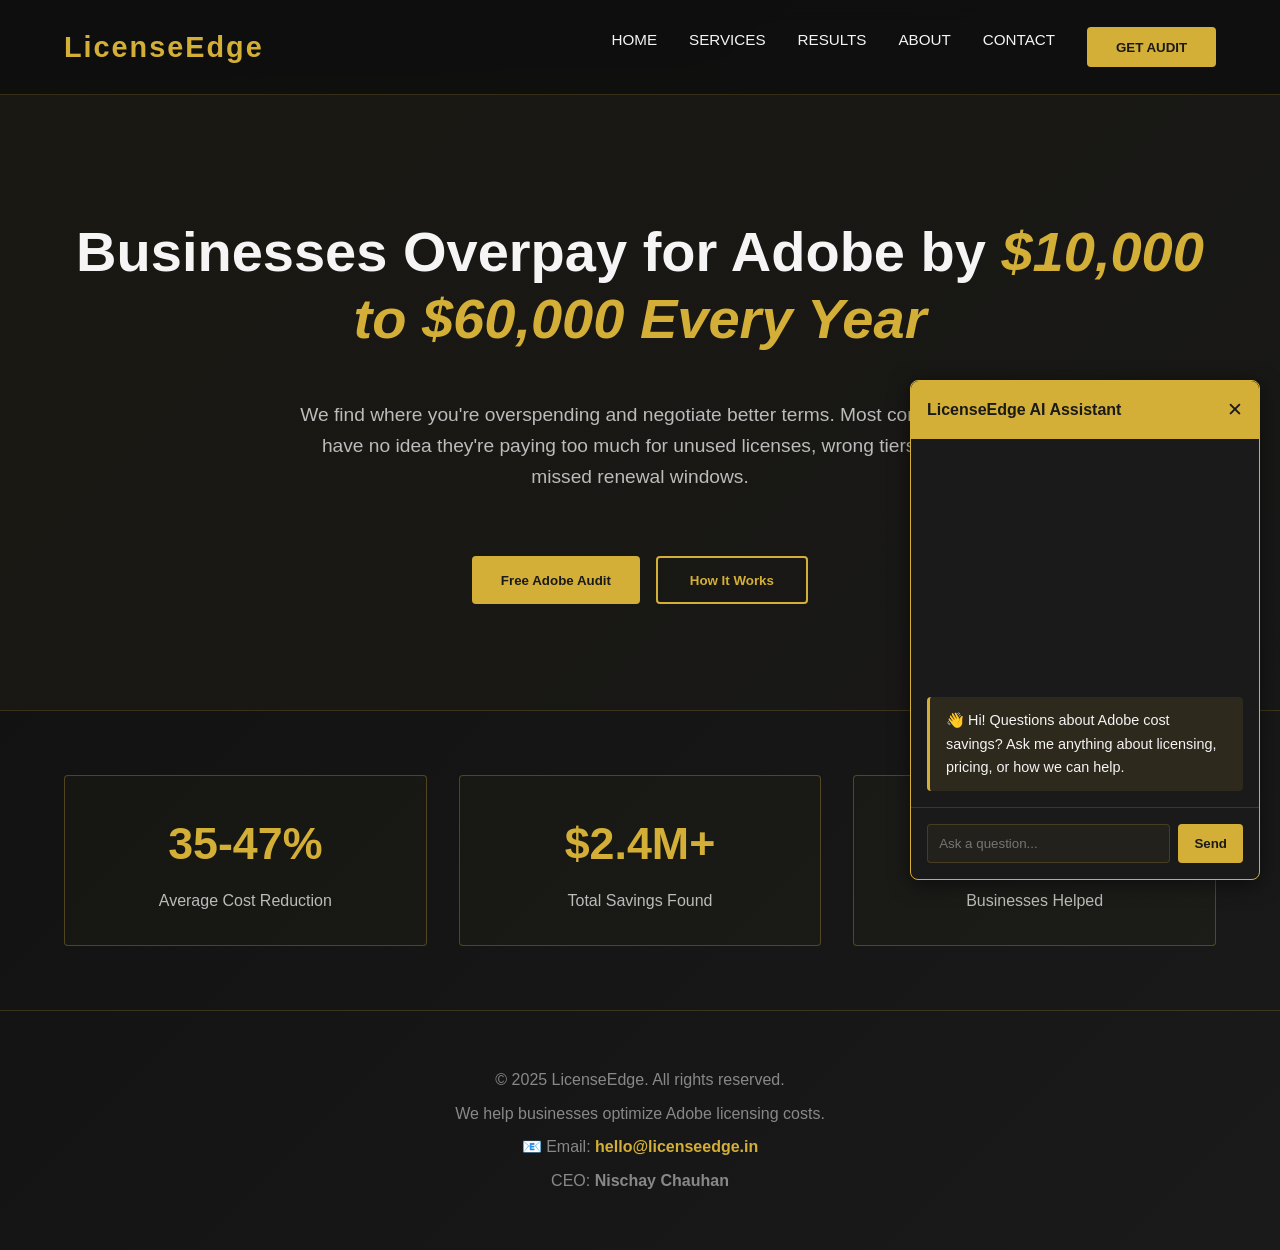
==== commit 0743f616: "Rename licenseedge_clean.html to index.html" ====
--- a/index.html
+++ b/index.html
@@ -1,3749 +1,845 @@
 <!DOCTYPE html>
 <html lang="en">
 <head>
-<meta charset="UTF-8">
-<meta name="viewport" content="width=device-width,initial-scale=1.0">
-<meta http-equiv="Cache-Control" content="no-cache, no-store, must-revalidate">
-<meta http-equiv="Pragma" content="no-cache">
-<meta http-equiv="Expires" content="0">
-<title>LicenseEdge — Adobe Cost Intelligence & Workflow Automation</title>
-<link rel="preconnect" href="https://fonts.googleapis.com">
-<link href="https://fonts.googleapis.com/css2?family=Playfair+Display:ital,wght@0,700;0,900;1,700&family=DM+Sans:wght@300;400;500&family=DM+Mono:wght@400;500&display=swap" rel="stylesheet">
-<style>
-:root{--black:#0a0a0a;--off-white:#f4f1eb;--gold:#c9a84c;--gold-light:#e8c97a;--rust:#c25a2a;--slate:#2a2a35;--mid:#6b6b7a;--border:rgba(201,168,76,0.2)}
-*,*::before,*::after{box-sizing:border-box;margin:0;padding:0}
-html{scroll-behavior:smooth}
-body{background:var(--black);color:var(--off-white);font-family:"DM Sans",sans-serif;font-weight:300;overflow-x:hidden;cursor:none}
-.cursor{position:fixed;width:12px;height:12px;background:var(--gold);border-radius:50%;pointer-events:none;z-index:9999;transform:translate(-50%,-50%);transition:width .3s,height .3s;mix-blend-mode:difference}
-.cursor-ring{position:fixed;width:40px;height:40px;border:1px solid var(--gold);border-radius:50%;pointer-events:none;z-index:9998;transform:translate(-50%,-50%);transition:transform .15s ease-out,width .3s,height .3s;opacity:.5}
-nav{position:fixed;top:0;left:0;right:0;z-index:9999;display:flex;align-items:center;justify-content:space-between;padding:24px 60px;background:rgba(10,10,10,.97);transition:backdrop-filter .3s,background .3s;isolation:isolate;backdrop-filter:blur(20px);border-bottom:1px solid var(--border)}
-nav.scrolled{backdrop-filter:blur(20px);background:rgba(10,10,10,.9);border-bottom:1px solid var(--border)}
-.logo{font-family:"Playfair Display",serif;font-size:1.4rem;font-weight:700;color:var(--off-white);text-decoration:none;cursor:none}
-.logo span{color:var(--gold)}
-.nav-links{display:flex;gap:36px;list-style:none;position:relative;z-index:1001}
-.nav-links a{color:var(--mid);font-size:.82rem;letter-spacing:.12em;text-transform:uppercase;text-decoration:none;transition:color .2s;cursor:none}
-.nav-links a:hover,.nav-links a.active{color:var(--gold)}
-.nav-cta{background:transparent;border:1px solid var(--gold);color:var(--gold);padding:10px 24px;font-family:"DM Sans",sans-serif;font-size:.8rem;letter-spacing:.1em;text-transform:uppercase;cursor:none;transition:all .3s;text-decoration:none;display:inline-block}
-.nav-cta:hover{background:var(--gold);color:var(--black)}
-.hamburger{display:none;flex-direction:column;gap:5px;cursor:none;background:none;border:none;padding:4px}
-.hamburger span{width:24px;height:1px;background:var(--off-white);display:block}
-.nav-links.open{display:flex!important;position:fixed;top:0;left:0;right:0;bottom:0;background:rgba(10,10,10,.97);flex-direction:column;justify-content:center;align-items:center;gap:32px;z-index:99}
-/* PAGES */
-.page{display:none}
-.page.active{display:block}
-/* HERO */
-.hero{min-height:100vh;display:flex;flex-direction:column;justify-content:center;align-items:flex-start;padding:120px 60px 80px;position:relative;overflow:hidden}
-.page-hero{min-height:60vh;display:flex;flex-direction:column;justify-content:center;padding:140px 60px 80px;position:relative;overflow:hidden}
-.hero-bg{position:absolute;inset:0;z-index:0;background:radial-gradient(ellipse 80% 60% at 70% 50%,rgba(201,168,76,.06),transparent 60%),radial-gradient(ellipse 40% 40% at 20% 80%,rgba(194,90,42,.04),transparent 50%)}
-.hero-grid{position:absolute;inset:0;z-index:0;background-image:linear-gradient(rgba(201,168,76,.04) 1px,transparent 1px),linear-gradient(90deg,rgba(201,168,76,.04) 1px,transparent 1px);background-size:60px 60px;mask-image:radial-gradient(ellipse at center,black 30%,transparent 80%)}
-.page-hero-content{position:relative;z-index:1;max-width:750px}
-.eyebrow,.section-label{font-family:"DM Mono",monospace;font-size:.75rem;letter-spacing:.25em;text-transform:uppercase;color:var(--gold);margin-bottom:20px;display:flex;align-items:center;gap:12px}
-.eyebrow::before,.section-label::before{content:"";display:block;width:30px;height:1px;background:var(--gold)}
-h1.hero-title{font-family:"Playfair Display",serif;font-size:clamp(3.2rem,7vw,6rem);font-weight:900;line-height:1.05;position:relative;z-index:1;opacity:0;animation:fadeUp .8s .3s forwards}
-h1.page-title{font-family:"Playfair Display",serif;font-size:clamp(2.8rem,6vw,5rem);font-weight:900;line-height:1.05}
-h1 em,h2 em{font-style:italic;color:var(--gold)}
-.hero-sub,.page-sub{margin-top:20px;max-width:560px;font-size:1.05rem;line-height:1.75;color:var(--mid);position:relative;z-index:1}
-.hero-sub{opacity:0;animation:fadeUp .8s .5s forwards}
-.hero-actions{margin-top:48px;display:flex;gap:20px;align-items:center;position:relative;z-index:1;opacity:0;animation:fadeUp .8s .7s forwards}
-.hero-stats{position:absolute;bottom:60px;right:60px;z-index:1;display:flex;gap:60px;opacity:0;animation:fadeUp .8s .9s forwards}
-.stat-num{font-family:"Playfair Display",serif;font-size:2.8rem;font-weight:700;color:var(--gold);line-height:1}
-.stat-label{font-size:.75rem;letter-spacing:.15em;text-transform:uppercase;color:var(--mid);margin-top:6px}
-.stat{text-align:right}
-.btn-primary{background:var(--gold);color:var(--black);padding:16px 40px;font-size:.85rem;font-family:"DM Sans",sans-serif;letter-spacing:.12em;text-transform:uppercase;font-weight:500;border:none;cursor:none;text-decoration:none;display:inline-block;transition:background .3s}
-.btn-primary:hover{background:var(--gold-light)}
-.btn-ghost{color:var(--off-white);font-size:.85rem;letter-spacing:.1em;text-transform:uppercase;text-decoration:none;display:inline-flex;align-items:center;gap:8px;transition:color .2s;cursor:none}
-.btn-ghost:hover{color:var(--gold)}
-/* MARQUEE */
-.marquee-wrap{border-top:1px solid var(--border);border-bottom:1px solid var(--border);overflow:hidden;padding:16px 0;background:rgba(201,168,76,.03)}
-.marquee-track{display:flex;gap:60px;width:max-content;animation:marquee 22s linear infinite}
-.marquee-item{white-space:nowrap;font-family:"DM Mono",monospace;font-size:.72rem;letter-spacing:.2em;text-transform:uppercase;color:var(--mid);display:flex;align-items:center;gap:20px}
-.marquee-dot{width:4px;height:4px;background:var(--gold);border-radius:50%;flex-shrink:0}
-/* SECTIONS */
-.sec{padding:100px 60px}
-.sec-inner{max-width:1200px;margin:0 auto}
-h2{font-family:"Playfair Display",serif;font-size:clamp(2rem,4vw,3.2rem);font-weight:700;line-height:1.1;margin-bottom:20px}
-/* WHY CARDS */
-.why-grid{display:grid;grid-template-columns:repeat(4,1fr);gap:20px;margin-top:60px}
-.why-card{background:rgba(10,10,10,.4);padding:36px 28px;border:1px solid rgba(201,168,76,.08);transition:border-color .3s}
-.why-card:hover{border-color:rgba(201,168,76,.3)}
-.why-icon{font-size:1.8rem;margin-bottom:16px}
-.why-card h3{font-family:"Playfair Display",serif;font-size:1.1rem;font-weight:700;margin-bottom:10px}
-.why-card p{font-size:.85rem;color:var(--mid);line-height:1.7}
-/* SERVICE CARDS */
-.svc-grid{display:grid;grid-template-columns:repeat(3,1fr);gap:2px}
-.svc-card{background:rgba(10,10,10,.5);padding:48px 40px;border:1px solid rgba(201,168,76,.08);transition:all .4s;position:relative}
-.svc-card::after{content:"";position:absolute;bottom:0;left:0;right:0;height:2px;background:var(--gold);transform:scaleX(0);transform-origin:left;transition:transform .4s}
-.svc-card:hover{background:rgba(201,168,76,.05);border-color:rgba(201,168,76,.2)}
-.svc-card:hover::after{transform:scaleX(1)}
-.svc-num{font-family:"DM Mono",monospace;font-size:.65rem;letter-spacing:.2em;color:var(--gold);margin-bottom:16px;opacity:.6}
-.svc-title{font-family:"Playfair Display",serif;font-size:1.35rem;font-weight:700;margin-bottom:14px}
-.svc-desc{font-size:.88rem;line-height:1.7;color:var(--mid)}
-.svc-list{margin-top:20px;padding:0;list-style:none}
-.svc-list li{font-size:.82rem;color:var(--mid);padding:8px 0;border-bottom:1px solid rgba(255,255,255,.04);display:flex;align-items:center;gap:10px}
-.svc-list li::before{content:"→";color:var(--gold);font-size:.75rem;flex-shrink:0}
-/* PROCESS */
-.process-steps{display:grid;grid-template-columns:repeat(4,1fr);position:relative;margin-top:60px}
-.process-steps::before{content:"";position:absolute;top:32px;left:12.5%;right:12.5%;height:1px;background:linear-gradient(90deg,var(--gold),rgba(201,168,76,.2))}
-.step{padding:0 20px;text-align:center}
-.step-num{width:64px;height:64px;border:1px solid var(--gold);display:flex;align-items:center;justify-content:center;font-family:"Playfair Display",serif;font-size:1.4rem;color:var(--gold);margin:0 auto 28px;background:var(--black);position:relative;z-index:1}
-.step-title{font-size:1rem;font-weight:500;margin-bottom:10px}
-.step-desc{font-size:.85rem;color:var(--mid);line-height:1.6}
-/* CALCULATOR */
-.calc-inner{display:grid;grid-template-columns:1fr 1fr;gap:80px;align-items:center}
-.calc-widget{background:var(--black);padding:40px;border:1px solid var(--border)}
-.calc-field{margin-bottom:24px}
-.calc-field label{display:block;font-family:"DM Mono",monospace;font-size:.68rem;letter-spacing:.2em;text-transform:uppercase;color:var(--gold);margin-bottom:10px}
-.calc-field input,.calc-field select{width:100%;background:rgba(201,168,76,.04);border:1px solid var(--border);color:var(--off-white);padding:14px 16px;font-family:"DM Sans",sans-serif;font-size:.95rem;outline:none;transition:border-color .2s;cursor:none}
-.calc-field input:focus,.calc-field select:focus{border-color:var(--gold)}
-.calc-field select option{background:var(--slate)}
-.calc-result{margin-top:24px;padding:24px;background:rgba(201,168,76,.06);border-left:3px solid var(--gold);display:none}
-.calc-result-num{font-family:"Playfair Display",serif;font-size:2.4rem;color:var(--gold);font-weight:700}
-.calc-result-label{font-family:"DM Mono",monospace;font-size:.68rem;letter-spacing:.2em;text-transform:uppercase;color:var(--mid);margin-bottom:6px}
-.calc-result-sub{font-size:.78rem;color:var(--mid);margin-top:5px}
-.calc-cta{display:block;width:100%;margin-top:20px;background:var(--gold);color:var(--black);padding:16px;text-align:center;font-family:"DM Sans",sans-serif;font-weight:500;font-size:.85rem;letter-spacing:.12em;text-transform:uppercase;border:none;cursor:none;transition:background .2s}
-.calc-cta:hover{background:var(--gold-light)}
-/* TESTIMONIALS */
-.testi-grid{display:grid;grid-template-columns:repeat(3,1fr);gap:24px}
-.testi-card{background:var(--slate);padding:40px;border:1px solid rgba(201,168,76,.08);position:relative}
-.testi-card::before{content:"\"";font-family:"Playfair Display",serif;font-size:6rem;color:var(--gold);opacity:.12;position:absolute;top:10px;left:24px;line-height:1}
-.testi-text{font-size:.92rem;line-height:1.75;margin-bottom:24px;position:relative;z-index:1}
-.testi-author{display:flex;align-items:center;gap:14px}
-.testi-avatar{width:44px;height:44px;border-radius:50%;background:linear-gradient(135deg,var(--gold),var(--rust));display:flex;align-items:center;justify-content:center;font-family:"Playfair Display",serif;font-size:.95rem;color:var(--black)}
-.testi-name{font-size:.9rem;font-weight:500}
-.testi-role{font-size:.75rem;color:var(--mid);margin-top:2px}
-.savings-badge{position:absolute;top:24px;right:24px;background:rgba(201,168,76,.12);border:1px solid rgba(201,168,76,.3);padding:5px 12px;font-family:"DM Mono",monospace;font-size:.68rem;letter-spacing:.1em;color:var(--gold)}
-/* CTA BANNER */
-.cta-band{padding:140px 60px;position:relative;overflow:hidden;background:var(--black);text-align:center}
-.cta-band::before{content:"";position:absolute;inset:0;background:radial-gradient(ellipse 70% 60% at 50% 50%,rgba(201,168,76,.07),transparent 70%)}
-.cta-band h2{font-size:clamp(2.5rem,5vw,4rem);max-width:680px;margin:0 auto 20px;position:relative;z-index:1}
-.cta-band p{color:var(--mid);margin-bottom:48px;font-size:1.05rem;position:relative;z-index:1}
-.cta-band .btn-primary{position:relative;z-index:1}
-/* SERVICE DETAIL */
-.svc-detail-card{display:grid;grid-template-columns:80px 1fr;gap:48px;padding:60px 0;border-bottom:1px solid var(--border)}
-.svc-detail-card:last-child{border-bottom:none}
-.sdc-num{font-family:"Playfair Display",serif;font-size:4rem;font-weight:900;color:rgba(201,168,76,.2);line-height:1;padding-top:8px}
-.sdc-content h2{font-size:clamp(1.8rem,3vw,2.4rem);margin-bottom:16px}
-.sdc-lead{font-size:1rem;color:var(--mid);line-height:1.75;margin-bottom:40px;max-width:700px}
-.sdc-grid{display:grid;grid-template-columns:1fr 1fr;gap:24px;margin-bottom:32px}
-.sdc-item{padding:24px;background:rgba(201,168,76,.04);border:1px solid var(--border)}
-.sdc-item-title{font-family:"DM Sans",sans-serif;font-weight:500;margin-bottom:8px}
-.sdc-item p{font-size:.85rem;color:var(--mid);line-height:1.65}
-.outcome{display:inline-flex;align-items:center;gap:12px;padding:14px 20px;border:1px solid rgba(201,168,76,.3);background:rgba(201,168,76,.06)}
-.outcome-label{font-family:"DM Mono",monospace;font-size:.65rem;letter-spacing:.2em;text-transform:uppercase;color:var(--gold)}
-/* ABOUT */
-.about-story-grid{display:grid;grid-template-columns:1fr 1fr;gap:80px;align-items:start}
-.about-story-text p{color:var(--mid);line-height:1.8;margin-bottom:18px;font-size:.95rem}
-.about-story-text strong{color:var(--off-white);font-weight:500}
-.about-nums{display:grid;grid-template-columns:1fr 1fr;gap:16px}
-.about-num-card{padding:28px;border:1px solid var(--border);background:rgba(201,168,76,.04)}
-.about-num{font-family:"Playfair Display",serif;font-size:2.4rem;font-weight:700;color:var(--gold);line-height:1}
-.about-num-label{font-size:.78rem;color:var(--mid);margin-top:6px;line-height:1.4}
-.values-grid{display:grid;grid-template-columns:repeat(3,1fr);gap:20px}
-.val-card{background:rgba(201,168,76,.04);padding:40px 32px;border:1px solid var(--border)}
-.val-icon{font-size:1.8rem;margin-bottom:16px}
-.val-title{font-family:"Playfair Display",serif;font-size:1.2rem;font-weight:700;margin-bottom:10px}
-.val-desc{font-size:.85rem;color:var(--mid);line-height:1.7}
-/* FOUNDER */
-.founder-card{display:grid;grid-template-columns:360px 1fr;gap:80px;align-items:start;max-width:1100px;margin:0 auto}
-.founder-img-wrap{position:relative}
-.founder-img{width:100%;aspect-ratio:3/4;object-fit:cover;object-position:top center;display:block;filter:grayscale(15%);transition:filter .4s}
-.founder-img:hover{filter:grayscale(0%)}
-.founder-img-border{position:absolute;bottom:-16px;right:-16px;width:calc(100% - 32px);height:calc(100% - 32px);border:1px solid var(--gold);z-index:-1}
-.founder-name{font-family:"Playfair Display",serif;font-size:2.2rem;font-weight:700;margin-bottom:6px}
-.founder-role{font-family:"DM Mono",monospace;font-size:.72rem;letter-spacing:.2em;text-transform:uppercase;color:var(--gold);margin-bottom:28px}
-.founder-bio p{font-size:.93rem;color:var(--mid);line-height:1.8;margin-bottom:16px}
-.founder-bio strong{color:var(--off-white);font-weight:500}
-.founder-linkedin{display:inline-flex;align-items:center;gap:10px;background:transparent;border:1px solid var(--gold);color:var(--gold);padding:12px 24px;font-size:.82rem;letter-spacing:.1em;text-transform:uppercase;text-decoration:none;transition:all .3s;cursor:none;margin-top:8px}
-.founder-linkedin:hover{background:var(--gold);color:var(--black)}
-.founder-linkedin svg{width:18px;height:18px;fill:currentColor}
-.founder-stats{display:grid;grid-template-columns:repeat(3,1fr);gap:16px;margin-top:32px}
-.founder-stat{padding:20px;border:1px solid var(--border)}
-.founder-stat-num{font-family:"Playfair Display",serif;font-size:1.8rem;color:var(--gold);font-weight:700}
-.founder-stat-label{font-size:.7rem;color:var(--mid);letter-spacing:.1em;text-transform:uppercase;margin-top:4px}
-/* CONTACT */
-.contact-grid{display:grid;grid-template-columns:1fr 1fr;gap:80px;align-items:start}
-.contact-info h3{font-family:"Playfair Display",serif;font-size:1.8rem;font-weight:700;margin-bottom:16px}
-.contact-info>p{color:var(--mid);line-height:1.75;margin-bottom:32px;font-size:.93rem}
-.contact-detail{display:flex;align-items:flex-start;gap:16px;margin-bottom:24px;padding-bottom:24px;border-bottom:1px solid var(--border)}
-.contact-detail:last-of-type{border-bottom:none}
-.contact-icon{width:44px;height:44px;border:1px solid var(--border);display:flex;align-items:center;justify-content:center;font-size:1rem;flex-shrink:0}
-.contact-detail-label{font-family:"DM Mono",monospace;font-size:.65rem;letter-spacing:.2em;text-transform:uppercase;color:var(--mid);margin-bottom:4px}
-.contact-detail-value{font-size:.92rem}
-.contact-detail-value a{color:var(--gold);text-decoration:none}
-.contact-form{background:var(--black);padding:48px;border:1px solid var(--border)}
-.form-field{margin-bottom:20px}
-.form-field label{display:block;font-family:"DM Mono",monospace;font-size:.67rem;letter-spacing:.2em;text-transform:uppercase;color:var(--gold);margin-bottom:9px}
-.form-field input,.form-field textarea,.form-field select{width:100%;background:rgba(201,168,76,.04);border:1px solid var(--border);color:var(--off-white);padding:13px 15px;font-family:"DM Sans",sans-serif;font-size:.9rem;outline:none;transition:border-color .2s;cursor:none;resize:vertical}
-.form-field input:focus,.form-field textarea:focus,.form-field select:focus{border-color:var(--gold)}
-.form-field textarea{min-height:110px}
-.form-grid{display:grid;grid-template-columns:1fr 1fr;gap:16px}
-.form-submit{width:100%;background:var(--gold);color:var(--black);border:none;padding:16px;font-family:"DM Sans",sans-serif;font-weight:500;font-size:.85rem;letter-spacing:.12em;text-transform:uppercase;cursor:none;transition:background .2s;margin-top:8px}
-.form-submit:hover{background:var(--gold-light)}
-.form-success{display:none;text-align:center;padding:48px 32px}
-.form-success .check{font-size:2.5rem;margin-bottom:16px}
-.form-success h3{font-family:"Playfair Display",serif;font-size:1.5rem;margin-bottom:12px;color:var(--gold)}
-.form-success p{color:var(--mid);font-size:.9rem;line-height:1.7}
-/* FOOTER */
-footer{background:var(--slate);padding:48px 60px;border-top:1px solid var(--border);position:relative;z-index:1}
-.footer-inner{display:flex;justify-content:space-between;align-items:center;flex-wrap:wrap;gap:24px}
-.footer-logo{font-family:"Playfair Display",serif;font-size:1.3rem;color:var(--off-white)}
-.footer-logo span{color:var(--gold)}
-.footer-links{display:flex;gap:28px;flex-wrap:wrap;position:relative;z-index:1}
-.footer-links a{font-size:.78rem;color:var(--mid);text-decoration:none;transition:color .2s;cursor:none}
-.footer-links a:hover{color:var(--gold)}
-.footer-right{text-align:right}
-.footer-email a{font-size:.85rem;color:var(--gold);text-decoration:none;display:block;margin-bottom:6px}
-.footer-copy{font-size:.75rem;color:var(--mid)}
-/* CHAT */
-.chat-toggle{position:fixed;bottom:32px;right:32px;z-index:500;width:60px;height:60px;background:var(--gold);border:none;cursor:none;display:flex;align-items:center;justify-content:center;box-shadow:0 8px 32px rgba(201,168,76,.3);transition:all .3s}
-.chat-toggle:hover{background:var(--gold-light);transform:scale(1.05)}
-.chat-toggle svg{width:24px;height:24px;color:var(--black)}
-.chat-bubble{position:absolute;top:-44px;right:0;white-space:nowrap;background:var(--slate);border:1px solid var(--border);padding:8px 14px;font-size:.78rem;pointer-events:none}
-.chat-bubble::after{content:"";position:absolute;bottom:-8px;right:20px;border-left:8px solid transparent;border-right:8px solid transparent;border-top:8px solid var(--slate)}
-.chat-panel{position:fixed;bottom:108px;right:32px;z-index:500;width:380px;background:#111115;border:1px solid var(--border);box-shadow:0 24px 80px rgba(0,0,0,.6);transform:translateY(20px) scale(.95);opacity:0;pointer-events:none;transition:all .3s cubic-bezier(.16,1,.3,1);display:flex;flex-direction:column;height:520px}
-.chat-panel.open{transform:translateY(0) scale(1);opacity:1;pointer-events:all}
-.chat-header{padding:20px 24px;border-bottom:1px solid var(--border);display:flex;align-items:center;gap:12px;background:rgba(201,168,76,.04);flex-shrink:0}
-.chat-avatar{width:36px;height:36px;background:var(--gold);display:flex;align-items:center;justify-content:center;font-family:"Playfair Display",serif;font-size:.9rem;color:var(--black);font-weight:700;flex-shrink:0}
-.chat-header-info{flex:1}
-.chat-name{font-size:.9rem;font-weight:500}
-.chat-status{font-size:.72rem;color:#4caf50;display:flex;align-items:center;gap:5px;margin-top:2px}
-.chat-status::before{content:"";width:6px;height:6px;background:#4caf50;border-radius:50%;display:inline-block}
-.chat-close{background:none;border:none;color:var(--mid);cursor:none;font-size:1.2rem;padding:4px}
-.chat-messages{flex:1;overflow-y:auto;padding:24px;display:flex;flex-direction:column;gap:16px}
-.chat-messages::-webkit-scrollbar{width:4px}
-.chat-messages::-webkit-scrollbar-thumb{background:var(--border)}
-.msg{max-width:85%}
-.msg-bot{align-self:flex-start}
-.msg-user{align-self:flex-end}
-.msg-bubble{padding:12px 16px;font-size:.88rem;line-height:1.5}
-.msg-bot .msg-bubble{background:rgba(201,168,76,.08);border:1px solid rgba(201,168,76,.15)}
-.msg-user .msg-bubble{background:var(--gold);color:var(--black);font-weight:500}
-.msg-time{font-size:.65rem;color:var(--mid);margin-top:4px}
-.msg-user .msg-time{text-align:right}
-.typing{display:flex;gap:4px;align-items:center;padding:4px 0}
-.typing span{width:6px;height:6px;background:var(--gold);border-radius:50%;opacity:.4;animation:typingDot 1.4s ease-in-out infinite}
-.typing span:nth-child(2){animation-delay:.2s}
-.typing span:nth-child(3){animation-delay:.4s}
-.chat-input-wrap{padding:16px 24px;border-top:1px solid var(--border);display:flex;gap:12px;align-items:center;flex-shrink:0}
-.chat-input{flex:1;background:rgba(201,168,76,.04);border:1px solid var(--border);color:var(--off-white);padding:12px 14px;font-family:"DM Sans",sans-serif;font-size:.88rem;outline:none;resize:none;height:44px;cursor:none}
-.chat-input:focus{border-color:var(--gold)}
-.chat-send{background:var(--gold);border:none;width:44px;height:44px;display:flex;align-items:center;justify-content:center;cursor:none;transition:background .2s;flex-shrink:0}
-.chat-send:hover{background:var(--gold-light)}
-.chat-send svg{width:18px;height:18px;color:var(--black)}
-.chat-powered{text-align:center;padding:10px;font-size:.65rem;color:var(--mid);border-top:1px solid rgba(255,255,255,.04);flex-shrink:0}
-.quick-replies{display:flex;flex-wrap:wrap;gap:8px;margin-top:10px}
-.qr-btn{background:transparent;border:1px solid var(--border);color:var(--gold);padding:6px 12px;font-size:.75rem;cursor:none;transition:all .2s;font-family:"DM Sans",sans-serif;white-space:nowrap}
-.qr-btn:hover{background:rgba(201,168,76,.1);border-color:var(--gold)}
-/* GUARANTEE BOX */
-.guarantee-box{padding:24px;border-left:3px solid var(--gold);background:rgba(201,168,76,.05);margin-top:32px}
-.guarantee-label{font-family:"DM Mono",monospace;font-size:.7rem;letter-spacing:.2em;text-transform:uppercase;color:var(--gold);margin-bottom:8px}
-.guarantee-box p{font-size:.9rem;color:var(--mid);line-height:1.6}
-/* REVEAL */
-.reveal{opacity:0;transform:translateY(28px);transition:opacity .8s ease,transform .8s ease}
-.reveal.visible{opacity:1;transform:translateY(0)}
-@keyframes fadeUp{from{opacity:0;transform:translateY(24px)}to{opacity:1;transform:translateY(0)}}
-@keyframes marquee{from{transform:translateX(0)}to{transform:translateX(-50%)}}
-@keyframes typingDot{0%,60%,100%{opacity:.4;transform:scale(1)}30%{opacity:1;transform:scale(1.3)}}
-@media(max-width:1024px){.why-grid{grid-template-columns:repeat(2,1fr)}.sdc-grid{grid-template-columns:1fr}}
-@media(max-width:900px){
-  nav{padding:20px 24px}
-  .nav-links{display:none}
-  .hamburger{display:flex;z-index:101}
-  .hero,.page-hero{padding:100px 24px 60px}
-  .sec{padding:80px 24px}
-  footer{padding:40px 24px}
-  .hero-stats{right:24px;bottom:30px;gap:28px}
-  .stat-num{font-size:2rem}
-  .svc-grid,.testi-grid,.values-grid,.why-grid{grid-template-columns:1fr}
-  .process-steps{grid-template-columns:1fr 1fr;gap:40px}
-  .process-steps::before{display:none}
-  .calc-inner,.contact-grid,.about-story-grid{grid-template-columns:1fr;gap:40px}
-  .founder-card{grid-template-columns:1fr;gap:40px}
-  .founder-img-wrap{max-width:300px}
-  .form-grid{grid-template-columns:1fr}
-  .footer-inner{flex-direction:column;text-align:center}
-  .footer-right{text-align:center}
-  .chat-panel{width:calc(100vw - 48px);right:24px}
-  .svc-detail-card{grid-template-columns:1fr;gap:16px}
-  .about-nums{grid-template-columns:1fr 1fr}
-  .cta-band{padding:80px 24px}
-}
-</style>
+    <meta charset="UTF-8">
+    <meta name="viewport" content="width=device-width, initial-scale=1.0">
+    <title>LicenseEdge - Adobe Cost Optimization</title>
+    <style>
+        * {
+            margin: 0;
+            padding: 0;
+            box-sizing: border-box;
+        }
+
+        :root {
+            --primary: #1a1a1a;
+            --secondary: #d4af37;
+            --accent: #ffffff;
+            --text-light: #f5f5f5;
+            --text-dark: #1a1a1a;
+            --bg-dark: #0f0f0f;
+            --success: #4CAF50;
+        }
+
+        body {
+            font-family: 'Segoe UI', Tahoma, Geneva, Verdana, sans-serif;
+            background: linear-gradient(135deg, #0f0f0f 0%, #1a1a1a 100%);
+            color: var(--text-light);
+            line-height: 1.6;
+            overflow-x: hidden;
+        }
+
+        /* Navigation */
+        nav {
+            position: fixed;
+            top: 0;
+            left: 0;
+            right: 0;
+            background: rgba(15, 15, 15, 0.95);
+            backdrop-filter: blur(10px);
+            padding: 1.5rem 5%;
+            display: flex;
+            justify-content: space-between;
+            align-items: center;
+            z-index: 1000;
+            border-bottom: 1px solid rgba(212, 175, 55, 0.2);
+        }
+
+        .logo {
+            font-size: 1.8rem;
+            font-weight: 700;
+            letter-spacing: 2px;
+            color: var(--secondary);
+        }
+
+        nav ul {
+            display: flex;
+            gap: 2rem;
+            list-style: none;
+        }
+
+        nav a {
+            color: var(--text-light);
+            text-decoration: none;
+            font-size: 0.95rem;
+            transition: color 0.3s;
+            cursor: pointer;
+        }
+
+        nav a:hover {
+            color: var(--secondary);
+        }
+
+        .cta-button {
+            background: var(--secondary);
+            color: var(--text-dark);
+            padding: 0.8rem 1.8rem;
+            border-radius: 4px;
+            font-weight: 600;
+            cursor: pointer;
+            border: none;
+            transition: all 0.3s;
+        }
+
+        .cta-button:hover {
+            background: #e5c158;
+            transform: translateY(-2px);
+        }
+
+        /* Hero Section */
+        .hero {
+            margin-top: 80px;
+            padding: 8rem 5% 6rem;
+            text-align: center;
+            min-height: 70vh;
+            display: flex;
+            flex-direction: column;
+            justify-content: center;
+            background: linear-gradient(135deg, rgba(212, 175, 55, 0.05) 0%, transparent 100%);
+        }
+
+        .hero h1 {
+            font-size: 3.5rem;
+            font-weight: 700;
+            margin-bottom: 1rem;
+            line-height: 1.2;
+        }
+
+        .hero .highlight {
+            color: var(--secondary);
+            font-style: italic;
+        }
+
+        .hero p {
+            font-size: 1.2rem;
+            max-width: 700px;
+            margin: 2rem auto;
+            color: #bbb;
+        }
+
+        .hero-buttons {
+            display: flex;
+            gap: 1rem;
+            justify-content: center;
+            margin-top: 2rem;
+        }
+
+        .button-secondary {
+            background: transparent;
+            border: 2px solid var(--secondary);
+            color: var(--secondary);
+            padding: 0.9rem 2rem;
+            border-radius: 4px;
+            cursor: pointer;
+            font-weight: 600;
+            transition: all 0.3s;
+        }
+
+        .button-secondary:hover {
+            background: var(--secondary);
+            color: var(--text-dark);
+        }
+
+        /* Stats Section */
+        .stats {
+            padding: 4rem 5%;
+            display: grid;
+            grid-template-columns: repeat(auto-fit, minmax(250px, 1fr));
+            gap: 2rem;
+            text-align: center;
+            border-top: 1px solid rgba(212, 175, 55, 0.2);
+        }
+
+        .stat-card {
+            padding: 2rem;
+            border: 1px solid rgba(212, 175, 55, 0.3);
+            background: rgba(212, 175, 55, 0.02);
+            border-radius: 4px;
+        }
+
+        .stat-number {
+            font-size: 2.8rem;
+            font-weight: 700;
+            color: var(--secondary);
+            margin-bottom: 0.5rem;
+        }
+
+        .stat-label {
+            font-size: 1rem;
+            color: #bbb;
+        }
+
+        /* Services Section */
+        .services {
+            padding: 6rem 5%;
+            background: rgba(212, 175, 55, 0.03);
+        }
+
+        .services h2 {
+            font-size: 2.5rem;
+            margin-bottom: 3rem;
+            text-align: center;
+        }
+
+        .services-grid {
+            display: grid;
+            grid-template-columns: repeat(auto-fit, minmax(300px, 1fr));
+            gap: 2rem;
+        }
+
+        .service-card {
+            padding: 2.5rem;
+            background: linear-gradient(135deg, rgba(212, 175, 55, 0.1) 0%, rgba(212, 175, 55, 0.02) 100%);
+            border: 1px solid rgba(212, 175, 55, 0.3);
+            border-radius: 4px;
+        }
+
+        .service-card h3 {
+            font-size: 1.5rem;
+            margin-bottom: 1rem;
+            color: var(--secondary);
+        }
+
+        .service-card p {
+            color: #bbb;
+            line-height: 1.8;
+        }
+
+        /* Results Section */
+        .results {
+            padding: 6rem 5%;
+            text-align: center;
+        }
+
+        .results h2 {
+            font-size: 2.5rem;
+            margin-bottom: 3rem;
+        }
+
+        .result-item {
+            margin-bottom: 2rem;
+            padding: 1.5rem;
+            border-left: 3px solid var(--secondary);
+            background: rgba(212, 175, 55, 0.05);
+        }
+
+        .result-amount {
+            font-size: 2rem;
+            color: var(--secondary);
+            font-weight: 700;
+            margin-bottom: 0.5rem;
+        }
+
+        .result-description {
+            color: #bbb;
+        }
+
+        /* CTA Section */
+        .cta-section {
+            padding: 6rem 5%;
+            background: linear-gradient(135deg, var(--secondary) 0%, #c9a227 100%);
+            color: var(--text-dark);
+            text-align: center;
+        }
+
+        .cta-section h2 {
+            font-size: 2.5rem;
+            margin-bottom: 1rem;
+        }
+
+        .cta-section p {
+            font-size: 1.2rem;
+            margin-bottom: 2rem;
+            opacity: 0.9;
+        }
+
+        .cta-dark {
+            background: var(--text-dark);
+            color: var(--secondary);
+        }
+
+        .cta-dark:hover {
+            background: #333;
+        }
+
+        /* Contact Section */
+        .contact {
+            padding: 6rem 5%;
+            max-width: 600px;
+            margin: 0 auto;
+        }
+
+        .contact h2 {
+            font-size: 2rem;
+            margin-bottom: 2rem;
+            text-align: center;
+        }
+
+        .form-group {
+            margin-bottom: 1.5rem;
+        }
+
+        .form-group label {
+            display: block;
+            margin-bottom: 0.5rem;
+            font-weight: 600;
+            color: var(--secondary);
+        }
+
+        .form-group input,
+        .form-group textarea {
+            width: 100%;
+            padding: 1rem;
+            background: rgba(212, 175, 55, 0.05);
+            border: 1px solid rgba(212, 175, 55, 0.3);
+            color: var(--text-light);
+            border-radius: 4px;
+            font-family: inherit;
+            font-size: 1rem;
+        }
+
+        .form-group textarea {
+            resize: vertical;
+            min-height: 120px;
+        }
+
+        .form-group input:focus,
+        .form-group textarea:focus {
+            outline: none;
+            border-color: var(--secondary);
+            background: rgba(212, 175, 55, 0.1);
+        }
+
+        .form-submit {
+            width: 100%;
+            padding: 1rem;
+            background: var(--secondary);
+            color: var(--text-dark);
+            border: none;
+            border-radius: 4px;
+            font-weight: 600;
+            font-size: 1rem;
+            cursor: pointer;
+            transition: all 0.3s;
+        }
+
+        .form-submit:hover {
+            background: #e5c158;
+            transform: translateY(-2px);
+        }
+
+        .form-submit:disabled {
+            opacity: 0.5;
+            cursor: not-allowed;
+        }
+
+        /* Footer */
+        footer {
+            padding: 3rem 5%;
+            text-align: center;
+            border-top: 1px solid rgba(212, 175, 55, 0.2);
+            color: #888;
+        }
+
+        footer p {
+            margin: 0.5rem 0;
+        }
+
+        /* Page Transitions */
+        .page {
+            display: none;
+            animation: fadeIn 0.3s ease-in;
+        }
+
+        .page.active {
+            display: block;
+        }
+
+        @keyframes fadeIn {
+            from {
+                opacity: 0;
+            }
+            to {
+                opacity: 1;
+            }
+        }
+
+        /* Responsive */
+        @media (max-width: 768px) {
+            nav {
+                flex-direction: column;
+                gap: 1rem;
+            }
+
+            nav ul {
+                flex-wrap: wrap;
+                gap: 1rem;
+            }
+
+            .hero h1 {
+                font-size: 2rem;
+            }
+
+            .hero-buttons {
+                flex-direction: column;
+            }
+
+            .services-grid {
+                grid-template-columns: 1fr;
+            }
+        }
+
+        /* Chat Widget */
+        .chat-widget {
+            position: fixed;
+            bottom: 20px;
+            right: 20px;
+            width: 350px;
+            height: 500px;
+            background: var(--primary);
+            border: 1px solid var(--secondary);
+            border-radius: 8px;
+            box-shadow: 0 4px 20px rgba(0, 0, 0, 0.5);
+            display: flex;
+            flex-direction: column;
+            z-index: 999;
+        }
+
+        .chat-header {
+            background: var(--secondary);
+            color: var(--text-dark);
+            padding: 1rem;
+            font-weight: 600;
+            border-radius: 8px 8px 0 0;
+            display: flex;
+            justify-content: space-between;
+            align-items: center;
+        }
+
+        .chat-body {
+            flex: 1;
+            overflow-y: auto;
+            padding: 1rem;
+            display: flex;
+            flex-direction: column;
+            gap: 1rem;
+        }
+
+        .chat-message {
+            padding: 0.75rem 1rem;
+            background: rgba(212, 175, 55, 0.1);
+            border-radius: 4px;
+            border-left: 3px solid var(--secondary);
+            font-size: 0.9rem;
+        }
+
+        .chat-input-area {
+            padding: 1rem;
+            border-top: 1px solid rgba(212, 175, 55, 0.2);
+            display: flex;
+            gap: 0.5rem;
+        }
+
+        .chat-input-area input {
+            flex: 1;
+            padding: 0.7rem;
+            background: rgba(212, 175, 55, 0.05);
+            border: 1px solid rgba(212, 175, 55, 0.2);
+            color: var(--text-light);
+            border-radius: 4px;
+        }
+
+        .chat-input-area button {
+            padding: 0.7rem 1rem;
+            background: var(--secondary);
+            color: var(--text-dark);
+            border: none;
+            border-radius: 4px;
+            cursor: pointer;
+            font-weight: 600;
+        }
+
+        .chat-close {
+            background: none;
+            border: none;
+            color: var(--text-dark);
+            cursor: pointer;
+            font-size: 1.2rem;
+        }
+    </style>
 </head>
 <body>
-<div class="cursor" id="cursor"></div>
-<div class="cursor-ring" id="cursorRing"></div>
-
-<!-- NAV -->
-<nav id="navbar">
-  <a href="#" class="logo" onclick="showPage('home');return false;">License<span>Edge</span></a>
-  <ul class="nav-links" id="navLinks">
-    <li><a href="#" onclick="showPage('home');closeMenu();return false;" id="nav-home">Home</a></li>
-    <li><a href="#" onclick="showPage('services');closeMenu();return false;" id="nav-services">Services</a></li>
-    <li><a href="#" onclick="showPage('about');closeMenu();return false;" id="nav-about">About Us</a></li>
-    <li><a href="#" onclick="showPage('contact');closeMenu();return false;" id="nav-contact">Contact</a></li>
-  </ul>
-  <a href="#" class="nav-cta" onclick="showPage('contact');return false;">Free Audit</a>
-  <button class="hamburger" id="hamburger" onclick="toggleMenu()"><span></span><span></span><span></span></button>
-</nav>
-
-<!-- ==================== HOME ==================== -->
-<div class="page active" id="page-home">
-<section class="hero">
-  <div class="hero-bg"></div><div class="hero-grid"></div>
-  <div class="eyebrow" style="opacity:0;animation:fadeUp .8s .1s forwards">Adobe Cost Intelligence &amp; Workflow Automation</div>
-  <h1 class="hero-title">Stop Overpaying<br>for Adobe.<br><em>Start Saving Today.</em></h1>
-  <p class="hero-sub">We audit your Adobe licensing, negotiate better terms, and build document workflows that eliminate operational inefficiency — saving US, Australian &amp; NZ businesses thousands every year.</p>
-  <div class="hero-actions">
-    <a href="#" class="btn-primary" onclick="showPage('contact');return false;">Calculate Your Savings</a>
-    <a href="#" class="btn-ghost" onclick="showPage('services');return false;">See Our Services →</a>
-  </div>
-  <div class="hero-stats">
-    <div class="stat"><div class="stat-num">47%</div><div class="stat-label">Avg. Cost Reduction</div></div>
-    <div class="stat"><div class="stat-num">$2.4M</div><div class="stat-label">Saved for Clients</div></div>
-    <div class="stat"><div class="stat-num">200+</div><div class="stat-label">Businesses Optimized</div></div>
-  </div>
-</section>
-<div class="marquee-wrap"><div class="marquee-track"><div class="marquee-item"><span class="marquee-dot"></span>Adobe Creative Cloud Optimization</div><div class="marquee-item"><span class="marquee-dot"></span>Document Workflow Automation</div><div class="marquee-item"><span class="marquee-dot"></span>License Audit &amp; Rightsizing</div><div class="marquee-item"><span class="marquee-dot"></span>Procurement Advisory</div><div class="marquee-item"><span class="marquee-dot"></span>Acrobat &amp; Sign Consulting</div><div class="marquee-item"><span class="marquee-dot"></span>Enterprise Renewal Strategy</div><div class="marquee-item"><span class="marquee-dot"></span>Adobe Creative Cloud Optimization</div><div class="marquee-item"><span class="marquee-dot"></span>Document Workflow Automation</div><div class="marquee-item"><span class="marquee-dot"></span>License Audit &amp; Rightsizing</div><div class="marquee-item"><span class="marquee-dot"></span>Procurement Advisory</div><div class="marquee-item"><span class="marquee-dot"></span>Acrobat &amp; Sign Consulting</div><div class="marquee-item"><span class="marquee-dot"></span>Enterprise Renewal Strategy</div></div></div>
-<div class="sec" style="background:var(--slate)"><div class="sec-inner">
-  <div class="reveal"><div class="section-label">Why LicenseEdge</div><h2>The Smarter Way to Manage Adobe</h2></div>
-  <div class="why-grid reveal">
-    <div class="why-card"><div class="why-icon">🔍</div><h3>Independent Experts</h3><p>We are not affiliated with Adobe. Our only loyalty is to your bottom line — we find savings others miss.</p></div>
-    <div class="why-card"><div class="why-icon">💰</div><h3>Performance-Based</h3><p>Zero upfront cost. We charge 20% of your first-year savings only. If you don't save, you don't pay.</p></div>
-    <div class="why-card"><div class="why-icon">⚡</div><h3>Fast Results</h3><p>Audit completed within 24 hours. Most clients see savings reflected on their very next Adobe invoice.</p></div>
-    <div class="why-card"><div class="why-icon">🔄</div><h3>Ongoing Value</h3><p>Adobe raises prices every year. We monitor your account continuously so you never overpay again.</p></div>
-  </div>
-</div></div>
-<div class="sec"><div class="sec-inner">
-  <div class="reveal"><div class="section-label">What We Do</div><h2>Two Ways We Save You Money</h2><p style="color:var(--mid);line-height:1.7;margin-bottom:48px">Most businesses overspend on Adobe by 30–50%. We fix that — and build workflows to make your team far more efficient.</p></div>
-  <div class="svc-grid">
-    <div class="svc-card reveal"><div class="svc-num">01</div><div class="svc-title">Adobe License Cost Optimization</div><p class="svc-desc">We identify every dollar you're wasting on Adobe and show you how to claw it back — without losing access to tools your team needs.</p><ul class="svc-list"><li>Full license utilization audit</li><li>Inactive user identification</li><li>Discount eligibility assessment</li><li>Renewal negotiation strategy</li><li>License tier rightsizing</li></ul></div>
-    <div class="svc-card reveal"><div class="svc-num">02</div><div class="svc-title">Document Workflow Automation</div><p class="svc-desc">Manual document processes are silent profit killers. We build automated systems using Adobe tools you already pay for.</p><ul class="svc-list"><li>Contract &amp; approval automation</li><li>PDF form digitization</li><li>e-Signature workflow setup</li><li>Document routing &amp; tracking</li><li>Integration with existing tools</li></ul></div>
-    <div class="svc-card reveal"><div class="svc-num">03</div><div class="svc-title">Ongoing Advisory &amp; Support</div><p class="svc-desc">Adobe changes pricing every year. We stay on top of it — ensuring you're always paying the lowest possible rate.</p><ul class="svc-list"><li>Annual renewal review</li><li>Quarterly utilization reports</li><li>New product monitoring</li><li>Priority support access</li><li>Dedicated account manager</li></ul></div>
-  </div>
-</div></div>
-<div class="sec" style="background:var(--black)"><div class="sec-inner">
-  <div style="text-align:center;max-width:600px;margin:0 auto 60px" class="reveal"><div class="section-label" style="justify-content:center">How It Works</div><h2>Results in 4 Simple Steps</h2><p style="color:var(--mid)">No long contracts. No upfront fees. We only win when you save.</p></div>
-  <div class="process-steps">
-    <div class="step reveal"><div class="step-num">1</div><div class="step-title">Free Audit</div><p class="step-desc">Share your Adobe invoice. We analyze your spend in 24 hours and show you exactly where the waste is.</p></div>
-    <div class="step reveal"><div class="step-num">2</div><div class="step-title">Strategy Call</div><p class="step-desc">We present a custom savings plan tailored to your business size and needs.</p></div>
-    <div class="step reveal"><div class="step-num">3</div><div class="step-title">We Execute</div><p class="step-desc">We handle negotiations while you stay focused on your business.</p></div>
-    <div class="step reveal"><div class="step-num">4</div><div class="step-title">You Save</div><p class="step-desc">Savings hit your next invoice. Our fee = 20% of what we save you.</p></div>
-  </div>
-</div></div>
-<div class="sec" style="background:var(--slate)"><div class="sec-inner"><div class="calc-inner">
-  <div class="reveal"><div class="section-label">Savings Calculator</div><h2>How Much Are You Overpaying?</h2><p style="color:var(--mid);line-height:1.7">Enter your details to get an instant savings estimate — zero commitment required.</p>
-    <div class="guarantee-box"><div class="guarantee-label">Performance Guarantee</div><p>Our fee is <strong style="color:var(--off-white)">20% of your first-year savings only</strong>. No savings = no fee.</p></div>
-  </div>
-  <div class="calc-widget reveal">
-    <div class="calc-field"><label>Number of Adobe Licenses</label><input type="number" id="seats" placeholder="e.g. 25" min="1" oninput="calcSavings()"></div>
-    <div class="calc-field"><label>Current Cost per License / Year (USD)</label><input type="number" id="price" placeholder="e.g. 660" min="1" oninput="calcSavings()"></div>
-    <div class="calc-field"><label>Primary Adobe Product</label><select id="product" onchange="calcSavings()"><option value="">Select Product</option><option value="0.38">Creative Cloud All Apps</option><option value="0.42">Acrobat Pro</option><option value="0.35">Adobe Sign / Acrobat Standard</option><option value="0.30">Creative Cloud Single App</option></select></div>
-    <div class="calc-result" id="calcResult"><div class="calc-result-label">Estimated Annual Savings</div><div class="calc-result-num" id="savingsNum">$0</div><div class="calc-result-sub" id="savingsSub"></div></div>
-    <button class="calc-cta" onclick="showPage('contact')">Get My Free Audit →</button>
-  </div>
-</div></div></div>
-<div class="sec"><div class="sec-inner">
-  <div class="section-label reveal" style="justify-content:center">Client Results</div>
-  <h2 class="reveal" style="text-align:center;margin-bottom:60px">What Our Clients Say</h2>
-  <div class="testi-grid">
-    <div class="testi-card reveal"><div class="savings-badge">Saved $34,000/yr</div><p class="testi-text">We had no idea we were paying for 40 licenses our team wasn't using. LicenseEdge found it in their first audit. Their workflow automation alone saved us 12 hours a week on contracts.</p><div class="testi-author"><div class="testi-avatar">JM</div><div><div class="testi-name">James Morrison</div><div class="testi-role">CFO, Morrison Media Group</div></div></div></div>
-    <div class="testi-card reveal"><div class="savings-badge">Saved $18,500/yr</div><p class="testi-text">The process was completely hands-off. They audited our Adobe spend, made recommendations, and we just approved. Renewal came in 41% lower than last year.</p><div class="testi-author"><div class="testi-avatar">SR</div><div><div class="testi-name">Sarah Reeves</div><div class="testi-role">Operations Director, Spark Creative</div></div></div></div>
-    <div class="testi-card reveal"><div class="savings-badge">Saved $62,000/yr</div><p class="testi-text">As a 90-person agency, Adobe costs were a constant pain. LicenseEdge cut our bill and built a document automation system that transformed how we onboard clients.</p><div class="testi-author"><div class="testi-avatar">DK</div><div><div class="testi-name">David Kim</div><div class="testi-role">CEO, Kinetic Digital Agency</div></div></div></div>
-  </div>
-</div></div>
-<div class="cta-band">
-  <div class="sec-inner">
-    <div class="section-label reveal" style="justify-content:center">Get Started</div>
-    <h2 class="reveal">Your Next Adobe Renewal<br>Should Cost <em>Half As Much.</em></h2>
-    <p class="reveal">Get a free audit. No commitment. No upfront cost.</p>
-    <a href="#" class="btn-primary reveal" onclick="showPage('contact');return false;">Start Free Audit Today →</a>
-  </div>
-</div>
-</div><!-- end page-home -->
-
-<!-- ==================== SERVICES ==================== -->
-<div class="page" id="page-services">
-<section class="page-hero"><div class="hero-bg"></div><div class="hero-grid"></div>
-  <div class="page-hero-content reveal"><div class="section-label">Our Services</div>
-    <h1 class="page-title">Everything You Need<br><em>to Stop Overpaying Adobe</em></h1>
-    <p class="page-sub">Three core services designed to cut your Adobe spend and eliminate document inefficiency — with zero upfront risk.</p>
-  </div>
-</section>
-<div class="sec"><div class="sec-inner">
-  <div class="svc-detail-card reveal"><div class="sdc-num">01</div><div class="sdc-content"><h2>Adobe License Cost Optimization</h2><p class="sdc-lead">Most businesses pay for licenses they don't need, products they don't use, and tiers that are more expensive than necessary. We fix all three.</p><div class="sdc-grid"><div class="sdc-item"><div class="sdc-item-title">License Utilization Audit</div><p>We analyze every seat — identifying inactive users, duplicate licenses, and over-provisioned tiers.</p></div><div class="sdc-item"><div class="sdc-item-title">Discount Eligibility Assessment</div><p>We assess your eligibility for volume discounts, annual pricing, and promotional rates Adobe rarely advertises.</p></div><div class="sdc-item"><div class="sdc-item-title">Renewal Strategy</div><p>Data-backed negotiation arguments, timing strategies, and specific ask amounts for your next renewal.</p></div><div class="sdc-item"><div class="sdc-item-title">Rightsizing Plan</div><p>We match every user to the exact license tier they need — no more paying All Apps prices for single-app users.</p></div></div><div class="outcome"><span class="outcome-label">Average outcome</span> 35–47% reduction in Adobe spend</div></div></div>
-  <div class="svc-detail-card reveal"><div class="sdc-num">02</div><div class="sdc-content"><h2>Document Workflow Automation</h2><p class="sdc-lead">Manual document processes are costing your team hours every week. We automate them using tools you already pay for.</p><div class="sdc-grid"><div class="sdc-item"><div class="sdc-item-title">Workflow Mapping</div><p>We document your current processes end-to-end, identifying every manual step and bottleneck.</p></div><div class="sdc-item"><div class="sdc-item-title">PDF Form Digitization</div><p>Convert paper forms into smart, fillable digital documents with auto-routing and data capture.</p></div><div class="sdc-item"><div class="sdc-item-title">e-Signature Setup</div><p>Adobe Sign workflows so contracts and approvals are signed in minutes, not days.</p></div><div class="sdc-item"><div class="sdc-item-title">System Integration</div><p>Connect document workflows to your CRM, project tools, and cloud storage.</p></div></div><div class="outcome"><span class="outcome-label">Average outcome</span> 8–15 hours saved per week per team</div></div></div>
-  <div class="svc-detail-card reveal"><div class="sdc-num">03</div><div class="sdc-content"><h2>Ongoing Advisory &amp; Support</h2><p class="sdc-lead">Adobe doesn't stop raising prices. We don't stop watching — ensuring you're always on the best plan year after year.</p><div class="sdc-grid"><div class="sdc-item"><div class="sdc-item-title">Annual Renewal Reviews</div><p>We revisit your licensing 90 days before renewal to build the strongest negotiating position.</p></div><div class="sdc-item"><div class="sdc-item-title">Quarterly Utilization Reports</div><p>Regular snapshots so you always know exactly what you're paying for and why.</p></div><div class="sdc-item"><div class="sdc-item-title">New Product Monitoring</div><p>We track Adobe's roadmap so you're first to know when a cheaper alternative emerges.</p></div><div class="sdc-item"><div class="sdc-item-title">Priority Support</div><p>Direct access to your dedicated advisor for any licensing questions or urgent issues.</p></div></div><div class="outcome"><span class="outcome-label">Average outcome</span> Compounding savings year-over-year</div></div></div>
-</div></div>
-<div class="cta-band"><div class="sec-inner"><h2 class="reveal">Ready to Stop Overpaying?</h2><p class="reveal">Get your free audit — 24-hour turnaround, zero commitment.</p><a href="#" class="btn-primary reveal" onclick="showPage('contact');return false;">Request Free Audit →</a></div></div>
-</div><!-- end page-services -->
-
-<!-- ==================== ABOUT ==================== -->
-<div class="page" id="page-about">
-<section class="page-hero"><div class="hero-bg"></div><div class="hero-grid"></div>
-  <div class="page-hero-content reveal"><div class="section-label">About LicenseEdge</div>
-    <h1 class="page-title">We Exist Because<br><em>Adobe Overcharges.</em></h1>
-    <p class="page-sub">LicenseEdge was built by someone who spent years inside the Adobe ecosystem — and saw firsthand how much money businesses waste without even knowing it.</p>
-  </div>
-</section>
-<div class="sec"><div class="sec-inner"><div class="about-story-grid reveal">
-  <div class="about-story-text"><div class="section-label">Our Story</div><h2>Born From the Inside</h2>
-    <p>LicenseEdge started with a simple observation: <strong>businesses are paying 30–50% more than they need to for Adobe</strong> — and nobody is helping them fix it.</p>
-    <p>Large consulting firms only care about enterprise deals. Adobe's own sales team has no incentive to reduce your bill. Small businesses don't have procurement teams to fight back.</p>
-    <p>We stepped in to fill that gap. With deep knowledge of Adobe's licensing structure, pricing levers, and negotiation windows, we give businesses the same advantage Fortune 500 companies have — without the enterprise price tag.</p>
-    <p>Today we serve creative agencies, marketing firms, and businesses across the <strong>US, Australia, and New Zealand</strong> — helping them reclaim thousands every year.</p>
-  </div>
-  <div class="about-nums">
-    <div class="about-num-card"><div class="about-num">47%</div><div class="about-num-label">Average savings found per client</div></div>
-    <div class="about-num-card"><div class="about-num">$2.4M</div><div class="about-num-label">Total saved for clients to date</div></div>
-    <div class="about-num-card"><div class="about-num">24hr</div><div class="about-num-label">Average audit turnaround time</div></div>
-    <div class="about-num-card"><div class="about-num">3</div><div class="about-num-label">Markets: US, AUS, NZ</div></div>
-  </div>
-</div></div></div>
-<div class="sec" style="background:var(--slate)"><div class="sec-inner">
-  <div class="section-label reveal" style="justify-content:center;margin-bottom:60px">Meet the Founder</div>
-  <div class="founder-card reveal">
-    <div class="founder-img-wrap">
-      <img class="founder-img" src="[data-uri]
-[base64]
-[base64]
-[base64]
-[base64]
-[base64]
-[base64]
-[base64]
-[base64]
-[base64]
-[base64]
-[base64]
-[base64]
-[base64]
-[base64]
-[base64]
-[base64]
-[base64]
-[base64]
-[base64]
-[base64]
-[base64]
-[base64]
-[base64]
-[base64]
-[base64]
-[base64]
-[base64]
-[base64]
-[base64]
-[base64]
-[base64]
-[base64]
-[base64]
-[base64]
-[base64]
-[base64]
-[base64]
-[base64]
-[base64]
-[base64]
-[base64]
-[base64]
-[base64]
-[base64]
-[base64]
-[base64]
-[base64]
-[base64]
-[base64]
-[base64]
-[base64]
-[base64]
-[base64]
-[base64]
-[base64]
-[base64]
-[base64]
-[base64]
-[base64]
-[base64]
-[base64]
-[base64]
-[base64]
-[base64]
-[base64]
-[base64]
-[base64]
-[base64]
-[base64]
-[base64]
-[base64]
-[base64]
-[base64]
-[base64]
-[base64]
-[base64]
-[base64]
-[base64]
-[base64]
-[base64]
-[base64]
-[base64]
-[base64]
-[base64]
-[base64]
-[base64]
-[base64]
-[base64]
-[base64]
-[base64]
-[base64]
-[base64]
-[base64]
-[base64]
-[base64]
-[base64]
-[base64]
-[base64]
-[base64]
-[base64]
-[base64]
-[base64]
-[base64]
-[base64]
-[base64]
-[base64]
-[base64]
-[base64]
-[base64]
-[base64]
-[base64]
-[base64]
-[base64]
-[base64]
-[base64]
-[base64]
-[base64]
-[base64]
-[base64]
-[base64]
-[base64]
-[base64]
-[base64]
-[base64]
-[base64]
-[base64]
-[base64]
-[base64]
-[base64]
-[base64]
-[base64]
-[base64]
-[base64]
-[base64]
-[base64]
-[base64]
-[base64]
-[base64]
-[base64]
-[base64]
-[base64]
-[base64]
-[base64]
-[base64]
-[base64]
-[base64]
-[base64]
-[base64]
-[base64]
-[base64]
-[base64]
-[base64]
-[base64]
-[base64]
-[base64]
-[base64]
-[base64]
-[base64]
-[base64]
-[base64]
-[base64]
-[base64]
-[base64]
-[base64]
-[base64]
-[base64]
-[base64]
-[base64]
-[base64]
-[base64]
-[base64]
-[base64]
-[base64]
-[base64]
-[base64]
-[base64]
-[base64]
-[base64]
-[base64]
-[base64]
-[base64]
-[base64]
-[base64]
-[base64]
-[base64]
-[base64]
-[base64]
-[base64]
-[base64]
-[base64]
-[base64]
-[base64]
-[base64]
-[base64]
-[base64]
-[base64]
-[base64]
-[base64]
-[base64]
-[base64]
-[base64]
-[base64]
-[base64]
-[base64]
-[base64]
-[base64]
-[base64]
-[base64]
-[base64]
-[base64]
-[base64]
-[base64]
-[base64]
-[base64]
-[base64]
-[base64]
-[base64]
-[base64]
-[base64]
-[base64]
-[base64]
-[base64]
-[base64]
-[base64]
-[base64]
-[base64]
-[base64]
-[base64]
-[base64]
-[base64]
-[base64]
-[base64]
-[base64]
-[base64]
-[base64]
-[base64]
-[base64]
-[base64]
-[base64]
-[base64]
-[base64]
-[base64]
-[base64]
-[base64]
-[base64]
-[base64]
-[base64]
-[base64]
-[base64]
-[base64]
-[base64]
-[base64]
-[base64]
-[base64]
-[base64]
-[base64]
-[base64]
-[base64]
-[base64]
-[base64]
-[base64]
-[base64]
-[base64]
-[base64]
-[base64]
-[base64]
-[base64]
-[base64]
-[base64]
-[base64]
-[base64]
-[base64]
-[base64]
-[base64]
-[base64]
-[base64]
-[base64]
-[base64]
-[base64]
-[base64]
-[base64]
-[base64]
-[base64]
-[base64]
-[base64]
-[base64]
-[base64]
-[base64]
-[base64]
-[base64]
-[base64]
-[base64]
-[base64]
-[base64]
-[base64]
-[base64]
-[base64]
-[base64]
-[base64]
-[base64]
-[base64]
-[base64]
-[base64]
-[base64]
-[base64]
-[base64]
-[base64]
-[base64]
-[base64]
-[base64]
-[base64]
-[base64]
-[base64]
-[base64]
-[base64]
-[base64]
-[base64]
-[base64]
-[base64]
-[base64]
-[base64]
-[base64]
-[base64]
-[base64]
-[base64]
-[base64]
-[base64]
-[base64]
-[base64]
-[base64]
-[base64]
-[base64]
-[base64]
-[base64]
-[base64]
-[base64]
-[base64]
-[base64]
-[base64]
-[base64]
-[base64]
-[base64]
-[base64]
-[base64]
-[base64]
-[base64]
-[base64]
-[base64]
-[base64]
-[base64]
-[base64]
-[base64]
-[base64]
-[base64]
-[base64]
-[base64]
-[base64]
-[base64]
-[base64]
-[base64]
-[base64]
-[base64]
-[base64]
-[base64]
-[base64]
-[base64]
-[base64]
-[base64]
-[base64]
-[base64]
-[base64]
-[base64]
-[base64]
-[base64]
-[base64]
-[base64]
-[base64]
-[base64]
-[base64]
-[base64]
-[base64]
-[base64]
-[base64]
-[base64]
-[base64]
-[base64]
-[base64]
-[base64]
-[base64]
-[base64]
-[base64]
-[base64]
-[base64]
-[base64]
-[base64]
-[base64]
-[base64]
-[base64]
-[base64]
-[base64]
-[base64]
-[base64]
-[base64]
-[base64]
-[base64]
-[base64]
-[base64]
-[base64]
-[base64]
-[base64]
-[base64]
-[base64]
-[base64]
-[base64]
-[base64]
-[base64]
-[base64]
-[base64]
-[base64]
-[base64]
-[base64]
-[base64]
-[base64]
-[base64]
-[base64]
-[base64]
-[base64]
-[base64]
-[base64]
-[base64]
-[base64]
-[base64]
-[base64]
-[base64]
-[base64]
-[base64]
-[base64]
-[base64]
-[base64]
-[base64]
-[base64]
-[base64]
-[base64]
-[base64]
-[base64]
-[base64]
-[base64]
-[base64]
-[base64]
-[base64]
-[base64]
-[base64]
-[base64]
-[base64]
-[base64]
-[base64]
-[base64]
-[base64]
-[base64]
-[base64]
-[base64]
-[base64]
-[base64]
-[base64]
-[base64]
-[base64]
-[base64]
-[base64]
-[base64]
-[base64]
-[base64]
-[base64]
-[base64]
-[base64]
-[base64]
-[base64]
-[base64]
-[base64]
-[base64]
-[base64]
-[base64]
-[base64]
-[base64]
-[base64]
-[base64]
-[base64]
-[base64]
-[base64]
-[base64]
-[base64]
-[base64]
-[base64]
-[base64]
-[base64]
-[base64]
-[base64]
-[base64]
-[base64]
-[base64]
-[base64]
-[base64]
-[base64]
-[base64]
-[base64]
-[base64]
-[base64]
-[base64]
-[base64]
-[base64]
-[base64]
-[base64]
-[base64]
-[base64]
-[base64]
-[base64]
-[base64]
-[base64]
-[base64]
-[base64]
-[base64]
-[base64]
-[base64]
-[base64]
-[base64]
-[base64]
-[base64]
-[base64]
-[base64]
-[base64]
-[base64]
-[base64]
-[base64]
-[base64]
-[base64]
-[base64]
-[base64]
-[base64]
-[base64]
-[base64]
-[base64]
-[base64]
-[base64]
-[base64]
-[base64]
-[base64]
-[base64]
-[base64]
-[base64]
-[base64]
-[base64]
-[base64]
-[base64]
-[base64]
-[base64]
-[base64]
-[base64]
-[base64]
-[base64]
-[base64]
-[base64]
-[base64]
-[base64]
-[base64]
-[base64]
-[base64]
-[base64]
-[base64]
-[base64]
-[base64]
-[base64]
-[base64]
-[base64]
-[base64]
-[base64]
-[base64]
-[base64]
-[base64]
-[base64]
-[base64]
-[base64]
-[base64]
-[base64]
-[base64]
-[base64]
-[base64]
-[base64]
-[base64]
-[base64]
-[base64]
-[base64]
-[base64]
-[base64]
-[base64]
-[base64]
-[base64]
-[base64]
-[base64]
-[base64]
-[base64]
-[base64]
-[base64]
-[base64]
-[base64]
-[base64]
-[base64]
-[base64]
-[base64]
-[base64]
-[base64]
-[base64]
-[base64]
-[base64]
-[base64]
-[base64]
-[base64]
-[base64]
-[base64]
-[base64]
-[base64]
-[base64]
-[base64]
-[base64]
-[base64]
-[base64]
-[base64]
-[base64]
-[base64]
-[base64]
-[base64]
-[base64]
-[base64]
-[base64]
-[base64]
-[base64]
-[base64]
-[base64]
-[base64]
-[base64]
-[base64]
-[base64]
-[base64]
-[base64]
-[base64]
-[base64]
-[base64]
-[base64]
-[base64]
-[base64]
-[base64]
-[base64]
-[base64]
-[base64]
-[base64]
-[base64]
-[base64]
-[base64]
-[base64]
-[base64]
-[base64]
-[base64]
-[base64]
-[base64]
-[base64]
-[base64]
-[base64]
-[base64]
-[base64]
-[base64]
-[base64]
-[base64]
-[base64]
-[base64]
-[base64]
-[base64]
-[base64]
-[base64]
-[base64]
-[base64]
-[base64]
-[base64]
-[base64]
-[base64]
-[base64]
-[base64]
-[base64]
-[base64]
-[base64]
-[base64]
-[base64]
-[base64]
-[base64]
-[base64]
-[base64]
-[base64]
-[base64]
-[base64]
-[base64]
-[base64]
-[base64]
-[base64]
-[base64]
-[base64]
-[base64]
-[base64]
-[base64]
-[base64]
-[base64]
-[base64]
-[base64]
-[base64]
-[base64]
-[base64]
-[base64]
-[base64]
-[base64]
-[base64]
-[base64]
-[base64]
-[base64]
-[base64]
-[base64]
-[base64]
-[base64]
-[base64]
-[base64]
-[base64]
-[base64]
-[base64]
-[base64]
-[base64]
-[base64]
-[base64]
-[base64]
-[base64]
-[base64]
-[base64]
-[base64]
-[base64]
-[base64]
-[base64]
-[base64]
-[base64]
-[base64]
-[base64]
-[base64]
-[base64]
-[base64]
-[base64]
-[base64]
-[base64]
-[base64]
-[base64]
-[base64]
-[base64]
-[base64]
-[base64]
-[base64]
-[base64]
-[base64]
-[base64]
-[base64]
-[base64]
-[base64]
-[base64]
-[base64]
-[base64]
-[base64]
-[base64]
-[base64]
-[base64]
-[base64]
-[base64]
-[base64]
-[base64]
-[base64]
-[base64]
-[base64]
-[base64]
-[base64]
-[base64]
-[base64]
-[base64]
-[base64]
-[base64]
-[base64]
-[base64]
-[base64]
-[base64]
-[base64]
-[base64]
-[base64]
-[base64]
-[base64]
-[base64]
-[base64]
-[base64]
-[base64]
-[base64]
-[base64]
-[base64]
-[base64]
-[base64]
-[base64]
-[base64]
-[base64]
-[base64]
-[base64]
-[base64]
-[base64]
-[base64]
-[base64]
-[base64]
-[base64]
-[base64]
-[base64]
-[base64]
-[base64]
-[base64]
-[base64]
-[base64]
-[base64]
-[base64]
-[base64]
-[base64]
-[base64]
-[base64]
-[base64]
-[base64]
-[base64]
-[base64]
-[base64]
-[base64]
-[base64]
-[base64]
-[base64]
-[base64]
-[base64]
-[base64]
-[base64]
-[base64]
-[base64]
-[base64]
-[base64]
-[base64]
-[base64]
-[base64]
-[base64]
-[base64]
-[base64]
-[base64]
-[base64]
-[base64]
-[base64]
-[base64]
-[base64]
-[base64]
-[base64]
-[base64]
-[base64]
-[base64]
-[base64]
-[base64]
-[base64]
-[base64]
-[base64]
-[base64]
-[base64]
-[base64]
-[base64]
-[base64]
-[base64]
-[base64]
-[base64]
-[base64]
-[base64]
-[base64]
-[base64]
-[base64]
-[base64]
-[base64]
-[base64]
-[base64]
-[base64]
-[base64]
-[base64]
-[base64]
-[base64]
-[base64]
-[base64]
-[base64]
-[base64]
-[base64]
-[base64]
-[base64]
-[base64]
-[base64]
-[base64]
-[base64]
-[base64]
-[base64]
-[base64]
-[base64]
-[base64]
-[base64]
-[base64]
-[base64]
-[base64]
-[base64]
-[base64]
-[base64]
-[base64]
-[base64]
-[base64]
-[base64]
-[base64]
-[base64]
-[base64]
-[base64]
-[base64]
-[base64]
-[base64]
-[base64]
-[base64]
-[base64]
-[base64]
-[base64]
-[base64]
-[base64]
-[base64]
-[base64]
-[base64]
-[base64]
-[base64]
-[base64]
-[base64]
-[base64]
-[base64]
-[base64]
-[base64]
-[base64]
-[base64]
-[base64]
-[base64]
-[base64]
-[base64]
-[base64]
-[base64]
-[base64]
-[base64]
-[base64]
-[base64]
-[base64]
-[base64]
-[base64]
-[base64]
-[base64]
-[base64]
-[base64]
-[base64]
-[base64]
-[base64]
-[base64]
-[base64]
-[base64]
-[base64]
-[base64]
-[base64]
-[base64]
-[base64]
-[base64]
-[base64]
-[base64]
-[base64]
-[base64]
-[base64]
-[base64]
-[base64]
-[base64]
-[base64]
-[base64]
-[base64]
-[base64]
-[base64]
-[base64]
-[base64]
-[base64]
-[base64]
-[base64]
-[base64]
-[base64]
-[base64]
-[base64]
-[base64]
-[base64]
-[base64]
-[base64]
-[base64]
-[base64]
-[base64]
-[base64]
-[base64]
-[base64]
-[base64]
-[base64]
-[base64]
-[base64]
-[base64]
-[base64]
-[base64]
-[base64]
-[base64]
-[base64]
-[base64]
-[base64]
-[base64]
-[base64]
-[base64]
-[base64]
-[base64]
-[base64]
-[base64]
-[base64]
-[base64]
-[base64]
-[base64]
-[base64]
-[base64]
-[base64]
-[base64]
-[base64]
-[base64]
-[base64]
-[base64]
-[base64]
-[base64]
-[base64]
-[base64]
-[base64]
-[base64]
-[base64]
-[base64]
-[base64]
-[base64]
-[base64]
-[base64]
-[base64]
-[base64]
-[base64]
-[base64]
-[base64]
-[base64]
-[base64]
-[base64]
-[base64]
-[base64]
-[base64]
-[base64]
-[base64]
-[base64]
-[base64]
-[base64]
-[base64]
-[base64]
-[base64]
-[base64]
-[base64]
-[base64]
-[base64]
-[base64]
-[base64]
-[base64]
-[base64]
-[base64]
-[base64]
-[base64]
-[base64]
-[base64]
-[base64]
-[base64]
-[base64]
-[base64]
-[base64]
-[base64]
-[base64]
-[base64]
-[base64]
-[base64]
-[base64]
-[base64]
-[base64]
-[base64]
-[base64]
-[base64]
-[base64]
-[base64]
-[base64]
-[base64]
-[base64]
-[base64]
-[base64]
-[base64]
-[base64]
-[base64]
-[base64]
-[base64]
-[base64]
-[base64]
-[base64]
-[base64]
-[base64]
-[base64]
-[base64]
-[base64]
-[base64]
-[base64]
-[base64]
-[base64]
-[base64]
-[base64]
-[base64]
-[base64]
-[base64]
-[base64]
-[base64]
-[base64]
-[base64]
-[base64]
-[base64]
-[base64]
-[base64]
-[base64]
-[base64]
-[base64]
-[base64]
-[base64]
-[base64]
-[base64]
-[base64]
-[base64]
-[base64]
-[base64]
-[base64]
-[base64]
-[base64]
-[base64]
-[base64]
-[base64]
-[base64]
-[base64]
-[base64]
-[base64]
-[base64]
-[base64]
-[base64]
-[base64]
-[base64]
-[base64]
-[base64]
-[base64]
-[base64]
-[base64]
-[base64]
-[base64]
-[base64]
-[base64]
-[base64]
-[base64]
-[base64]
-[base64]
-[base64]
-[base64]
-[base64]
-[base64]
-[base64]
-[base64]
-[base64]
-[base64]
-[base64]
-[base64]
-[base64]
-[base64]
-[base64]
-[base64]
-[base64]
-[base64]
-[base64]
-[base64]
-[base64]
-[base64]
-[base64]
-[base64]
-[base64]
-[base64]
-[base64]
-[base64]
-[base64]
-[base64]
-[base64]
-[base64]
-[base64]
-[base64]
-[base64]
-[base64]
-[base64]
-[base64]
-[base64]
-[base64]
-[base64]
-[base64]
-[base64]
-[base64]
-[base64]
-[base64]
-[base64]
-[base64]
-[base64]
-[base64]
-[base64]
-[base64]
-[base64]
-[base64]
-[base64]
-[base64]
-[base64]
-[base64]
-[base64]
-[base64]
-[base64]
-[base64]
-[base64]
-[base64]
-[base64]
-[base64]
-[base64]
-[base64]
-[base64]
-[base64]
-[base64]
-[base64]
-[base64]
-[base64]
-[base64]
-[base64]
-[base64]
-[base64]
-[base64]
-[base64]
-[base64]
-[base64]
-[base64]
-[base64]
-[base64]
-[base64]
-[base64]
-[base64]
-[base64]
-[base64]
-[base64]
-[base64]
-[base64]
-[base64]
-[base64]
-[base64]
-[base64]
-[base64]
-[base64]
-[base64]
-[base64]
-[base64]
-[base64]
-[base64]
-[base64]
-[base64]
-[base64]
-[base64]
-[base64]
-[base64]
-[base64]
-[base64]
-[base64]
-[base64]
-[base64]
-[base64]
-[base64]
-[base64]
-[base64]
-[base64]
-[base64]
-[base64]
-[base64]
-[base64]
-[base64]
-[base64]
-[base64]
-[base64]
-[base64]
-[base64]
-[base64]
-[base64]
-[base64]
-[base64]
-[base64]
-[base64]
-[base64]
-[base64]
-[base64]
-[base64]
-[base64]
-[base64]
-[base64]
-[base64]
-[base64]
-[base64]
-[base64]
-[base64]
-[base64]
-[base64]
-[base64]
-[base64]
-[base64]
-[base64]
-[base64]
-[base64]
-[base64]
-[base64]
-[base64]
-[base64]
-[base64]
-[base64]
-[base64]
-[base64]
-[base64]
-[base64]
-[base64]
-[base64]
-[base64]
-[base64]
-[base64]
-[base64]
-[base64]
-[base64]
-[base64]
-[base64]
-[base64]
-[base64]
-[base64]
-[base64]
-[base64]
-[base64]
-[base64]
-[base64]
-[base64]
-[base64]
-[base64]
-[base64]
-[base64]
-[base64]
-[base64]
-[base64]
-[base64]
-[base64]
-[base64]
-[base64]
-[base64]
-[base64]
-[base64]
-[base64]
-[base64]
-[base64]
-[base64]
-[base64]
-[base64]
-[base64]
-[base64]
-[base64]
-[base64]
-[base64]
-[base64]
-[base64]
-[base64]
-[base64]
-[base64]
-[base64]
-[base64]
-[base64]
-[base64]
-[base64]
-[base64]
-[base64]
-[base64]
-[base64]
-[base64]
-[base64]
-[base64]
-[base64]
-[base64]
-[base64]
-[base64]
-[base64]
-[base64]
-[base64]
-[base64]
-[base64]
-[base64]
-[base64]
-[base64]
-[base64]
-[base64]
-[base64]
-[base64]
-[base64]
-[base64]
-[base64]
-[base64]
-[base64]
-[base64]
-[base64]
-[base64]
-[base64]
-[base64]
-[base64]
-[base64]
-[base64]
-[base64]
-[base64]
-[base64]
-[base64]
-[base64]
-[base64]
-[base64]
-[base64]
-[base64]
-[base64]
-[base64]
-[base64]
-[base64]
-[base64]
-[base64]
-[base64]
-[base64]
-[base64]
-[base64]
-[base64]
-[base64]
-[base64]
-[base64]
-[base64]
-[base64]
-[base64]
-[base64]
-[base64]
-[base64]
-[base64]
-[base64]
-[base64]
-[base64]
-[base64]
-[base64]
-[base64]
-[base64]
-[base64]
-[base64]
-[base64]
-[base64]
-[base64]
-[base64]
-[base64]
-[base64]
-[base64]
-[base64]
-[base64]
-[base64]
-[base64]
-[base64]
-[base64]
-[base64]
-[base64]
-[base64]
-[base64]
-[base64]
-[base64]
-[base64]
-[base64]
-[base64]
-[base64]
-[base64]
-[base64]
-[base64]
-[base64]
-[base64]
-[base64]
-[base64]
-[base64]
-[base64]
-[base64]
-[base64]
-[base64]
-[base64]
-[base64]
-[base64]
-[base64]
-[base64]
-[base64]
-[base64]
-[base64]
-[base64]
-[base64]
-[base64]
-[base64]
-[base64]
-[base64]
-[base64]
-[base64]
-[base64]
-[base64]
-[base64]
-[base64]
-[base64]
-[base64]
-[base64]
-[base64]
-[base64]
-[base64]
-[base64]
-[base64]
-[base64]
-[base64]
-[base64]
-[base64]
-[base64]
-[base64]
-[base64]
-[base64]
-[base64]
-[base64]
-[base64]
-[base64]
-[base64]
-[base64]
-[base64]
-[base64]
-[base64]
-[base64]
-[base64]
-[base64]
-[base64]
-[base64]
-[base64]
-[base64]
-[base64]
-[base64]
-[base64]
-[base64]
-[base64]
-[base64]
-[base64]
-[base64]
-[base64]
-[base64]
-[base64]
-[base64]
-[base64]
-[base64]
-[base64]
-[base64]
-[base64]
-[base64]
-[base64]
-[base64]
-[base64]
-[base64]
-[base64]
-[base64]
-[base64]
-[base64]
-[base64]
-[base64]
-[base64]
-[base64]
-[base64]
-[base64]
-[base64]
-[base64]
-[base64]
-[base64]
-[base64]
-[base64]
-[base64]
-[base64]
-[base64]
-[base64]
-[base64]
-[base64]
-[base64]
-[base64]
-[base64]
-[base64]
-[base64]
-[base64]
-[base64]
-[base64]
-[base64]
-[base64]
-[base64]
-[base64]
-[base64]
-[base64]
-[base64]
-[base64]
-[base64]
-[base64]
-[base64]
-[base64]
-[base64]
-[base64]
-[base64]
-[base64]
-[base64]
-[base64]
-[base64]
-[base64]
-[base64]
-[base64]
-[base64]
-[base64]
-[base64]
-[base64]
-[base64]
-[base64]
-[base64]
-[base64]
-[base64]
-[base64]
-[base64]
-[base64]
-[base64]
-[base64]
-[base64]
-[base64]
-[base64]
-[base64]
-[base64]
-[base64]
-[base64]
-[base64]
-[base64]
-[base64]
-[base64]
-[base64]
-[base64]
-[base64]
-[base64]
-[base64]
-[base64]
-[base64]
-[base64]
-[base64]
-[base64]
-[base64]
-[base64]
-[base64]
-[base64]
-[base64]
-[base64]
-[base64]
-[base64]
-[base64]
-[base64]
-[base64]
-[base64]
-[base64]
-[base64]
-[base64]
-[base64]
-[base64]
-[base64]
-[base64]
-[base64]
-[base64]
-[base64]
-[base64]
-[base64]
-[base64]
-[base64]
-[base64]
-[base64]
-[base64]
-[base64]
-[base64]
-[base64]
-[base64]
-[base64]
-[base64]
-[base64]
-[base64]
-[base64]
-[base64]
-[base64]
-[base64]
-[base64]
-[base64]
-[base64]
-[base64]
-[base64]
-[base64]
-[base64]
-[base64]
-[base64]
-[base64]
-[base64]
-[base64]
-[base64]
-[base64]
-[base64]
-[base64]
-[base64]
-[base64]
-[base64]
-[base64]
-[base64]
-[base64]
-[base64]
-[base64]
-[base64]
-[base64]
-[base64]
-[base64]
-[base64]
-[base64]
-[base64]
-[base64]
-[base64]
-[base64]
-[base64]
-[base64]
-[base64]
-[base64]
-[base64]
-[base64]
-[base64]
-[base64]
-[base64]
-[base64]
-[base64]
-[base64]
-[base64]
-[base64]
-[base64]
-[base64]
-[base64]
-[base64]
-[base64]
-[base64]
-[base64]
-[base64]
-[base64]
-[base64]
-[base64]
-[base64]
-[base64]
-[base64]
-[base64]
-[base64]
-[base64]
-[base64]
-[base64]
-[base64]
-[base64]
-[base64]
-[base64]
-[base64]
-[base64]
-[base64]
-[base64]
-[base64]
-[base64]
-[base64]
-[base64]
-[base64]
-[base64]
-[base64]
-[base64]
-[base64]
-[base64]
-[base64]
-[base64]
-[base64]
-[base64]
-[base64]
-[base64]
-[base64]
-[base64]
-[base64]
-[base64]
-[base64]
-[base64]
-[base64]
-[base64]
-[base64]
-[base64]
-[base64]
-[base64]
-[base64]
-[base64]
-[base64]
-[base64]
-[base64]
-[base64]
-[base64]
-[base64]
-[base64]
-[base64]
-[base64]
-[base64]
-[base64]
-[base64]
-[base64]
-[base64]
-[base64]
-[base64]
-[base64]
-[base64]
-[base64]
-[base64]
-[base64]
-[base64]
-[base64]
-[base64]
-[base64]
-[base64]
-[base64]
-[base64]
-[base64]
-[base64]
-[base64]
-[base64]
-[base64]
-[base64]
-[base64]
-[base64]
-[base64]
-[base64]
-[base64]
-[base64]
-[base64]
-[base64]
-[base64]
-[base64]
-[base64]
-[base64]
-[base64]
-[base64]
-[base64]
-[base64]
-[base64]
-[base64]
-[base64]
-[base64]
-[base64]
-[base64]
-[base64]
-[base64]
-[base64]
-[base64]
-[base64]
-[base64]
-[base64]
-[base64]
-[base64]
-[base64]
-[base64]
-[base64]
-[base64]
-[base64]
-[base64]
-[base64]
-[base64]
-[base64]
-[base64]
-[base64]
-[base64]
-[base64]
-[base64]
-[base64]
-[base64]
-[base64]
-[base64]
-[base64]
-[base64]
-[base64]
-[base64]
-[base64]
-[base64]
-[base64]
-[base64]
-[base64]
-[base64]
-[base64]
-[base64]
-[base64]
-[base64]
-[base64]
-[base64]
-[base64]
-[base64]
-[base64]
-[base64]
-[base64]
-[base64]
-[base64]
-[base64]
-[base64]
-[base64]
-[base64]
-[base64]
-[base64]
-[base64]
-[base64]
-[base64]
-[base64]
-[base64]
-[base64]
-[base64]
-[base64]
-[base64]
-[base64]
-[base64]
-[base64]
-[base64]
-[base64]
-[base64]
-[base64]
-[base64]
-[base64]
-[base64]
-[base64]
-[base64]
-[base64]
-[base64]
-[base64]
-[base64]
-[base64]
-[base64]
-[base64]
-[base64]
-[base64]
-[base64]
-[base64]
-[base64]
-[base64]
-[base64]
-[base64]
-[base64]
-[base64]
-[base64]
-[base64]
-[base64]
-[base64]
-[base64]
-[base64]
-[base64]
-[base64]
-[base64]
-[base64]
-[base64]
-[base64]
-[base64]
-[base64]
-[base64]
-[base64]
-[base64]
-[base64]
-[base64]
-[base64]
-[base64]
-[base64]
-[base64]
-[base64]
-[base64]
-[base64]
-[base64]
-[base64]
-[base64]
-[base64]
-[base64]
-[base64]
-[base64]
-[base64]
-[base64]
-[base64]
-[base64]
-[base64]
-[base64]
-[base64]
-[base64]
-[base64]
-[base64]
-[base64]
-[base64]
-[base64]
-[base64]
-[base64]
-[base64]
-[base64]
-[base64]
-[base64]
-[base64]
-[base64]
-[base64]
-[base64]
-[base64]
-[base64]
-[base64]
-[base64]
-[base64]
-[base64]
-[base64]
-[base64]
-[base64]
-[base64]
-[base64]
-[base64]
-[base64]
-[base64]
-[base64]
-[base64]
-[base64]
-[base64]
-[base64]
-[base64]
-[base64]
-[base64]
-[base64]
-[base64]
-[base64]
-[base64]
-[base64]
-[base64]
-[base64]
-[base64]
-[base64]
-[base64]
-[base64]
-[base64]
-[base64]
-[base64]
-[base64]
-[base64]
-[base64]
-[base64]
-[base64]
-[base64]
-[base64]
-[base64]
-[base64]
-[base64]
-[base64]
-[base64]
-[base64]
-[base64]
-[base64]
-[base64]
-[base64]
-[base64]
-[base64]
-[base64]
-[base64]
-[base64]
-[base64]
-[base64]
-[base64]
-[base64]
-[base64]
-[base64]
-[base64]
-[base64]
-[base64]
-[base64]
-[base64]
-[base64]
-[base64]
-[base64]
-[base64]
-[base64]
-[base64]
-[base64]
-[base64]
-[base64]
-[base64]
-[base64]
-[base64]
-[base64]
-[base64]
-[base64]
-[base64]
-[base64]
-[base64]
-[base64]
-[base64]
-[base64]
-[base64]
-[base64]
-[base64]
-[base64]
-[base64]
-[base64]
-[base64]
-[base64]
-[base64]
-[base64]
-[base64]
-[base64]
-[base64]
-[base64]
-[base64]
-[base64]
-[base64]
-[base64]
-[base64]
-[base64]
-[base64]
-[base64]
-[base64]
-[base64]
-[base64]
-[base64]
-[base64]
-[base64]
-[base64]
-[base64]
-[base64]
-[base64]
-[base64]
-[base64]
-[base64]
-[base64]
-[base64]
-[base64]
-[base64]
-[base64]
-[base64]
-[base64]
-[base64]
-[base64]
-[base64]
-[base64]
-[base64]
-[base64]
-[base64]
-[base64]
-[base64]
-[base64]
-[base64]
-[base64]
-[base64]
-[base64]
-[base64]
-[base64]
-[base64]
-[base64]
-[base64]
-[base64]
-[base64]
-[base64]
-[base64]
-[base64]
-[base64]
-[base64]
-[base64]
-[base64]
-[base64]
-[base64]
-[base64]
-[base64]
-[base64]
-[base64]
-[base64]
-[base64]
-[base64]
-[base64]
-[base64]
-[base64]
-[base64]
-[base64]
-[base64]
-[base64]
-[base64]
-[base64]
-[base64]
-[base64]
-[base64]
-[base64]
-[base64]
-[base64]
-[base64]
-[base64]
-[base64]
-[base64]
-[base64]
-[base64]
-[base64]
-[base64]
-[base64]
-[base64]
-[base64]
-[base64]
-[base64]
-[base64]
-[base64]
-[base64]
-[base64]
-[base64]
-[base64]
-[base64]
-[base64]
-[base64]
-[base64]
-[base64]
-[base64]
-[base64]
-[base64]
-[base64]
-[base64]
-[base64]
-[base64]
-[base64]
-[base64]
-[base64]
-[base64]
-[base64]
-[base64]
-[base64]
-[base64]
-[base64]
-[base64]
-[base64]
-[base64]
-[base64]
-[base64]
-[base64]
-[base64]
-[base64]
-[base64]
-[base64]
-[base64]
-[base64]
-[base64]
-[base64]
-[base64]
-[base64]
-[base64]
-[base64]
-[base64]
-[base64]
-[base64]
-[base64]
-[base64]
-[base64]
-[base64]
-[base64]
-[base64]
-[base64]
-[base64]
-[base64]
-[base64]
-[base64]
-[base64]
-[base64]
-[base64]
-[base64]
-[base64]
-[base64]
-[base64]
-[base64]
-[base64]
-[base64]
-[base64]
-[base64]
-[base64]
-[base64]
-[base64]
-[base64]
-[base64]
-[base64]
-[base64]
-[base64]
-[base64]
-[base64]
-[base64]
-[base64]
-[base64]
-[base64]
-[base64]
-[base64]
-[base64]
-[base64]
-[base64]
-[base64]
-[base64]
-[base64]
-[base64]
-[base64]
-[base64]
-[base64]
-[base64]
-[base64]
-[base64]
-[base64]
-[base64]
-[base64]
-[base64]
-[base64]
-[base64]
-[base64]
-[base64]
-[base64]
-[base64]
-[base64]
-[base64]
-[base64]
-[base64]
-[base64]
-[base64]
-[base64]
-[base64]
-[base64]
-[base64]
-[base64]
-[base64]
-[base64]
-[base64]
-[base64]
-[base64]
-[base64]
-[base64]
-[base64]
-[base64]
-[base64]
-[base64]
-[base64]
-[base64]
-[base64]
-[base64]
-[base64]
-[base64]
-[base64]
-[base64]
-[base64]
-[base64]
-[base64]
-[base64]
-[base64]
-[base64]
-[base64]
-[base64]
-[base64]
-[base64]
-[base64]
-[base64]
-[base64]
-[base64]
-[base64]
-[base64]
-[base64]
-[base64]
-[base64]
-[base64]
-[base64]
-[base64]
-[base64]
-[base64]
-[base64]
-[base64]
-[base64]
-[base64]
-[base64]
-[base64]
-[base64]
-[base64]
-[base64]
-[base64]
-[base64]
-[base64]
-[base64]
-[base64]
-[base64]
-[base64]
-[base64]
-[base64]
-[base64]
-[base64]
-[base64]
-[base64]
-[base64]
-[base64]
-[base64]
-[base64]
-[base64]
-[base64]
-[base64]
-[base64]
-[base64]
-[base64]
-[base64]
-[base64]
-[base64]
-[base64]
-[base64]
-[base64]
-[base64]
-[base64]
-[base64]
-[base64]
-[base64]
-[base64]
-[base64]
-[base64]
-[base64]
-[base64]
-[base64]
-[base64]
-[base64]
-[base64]
-[base64]
-[base64]
-[base64]
-[base64]
-[base64]
-[base64]
-[base64]
-[base64]
-[base64]
-[base64]
-[base64]
-[base64]
-[base64]
-[base64]
-[base64]
-[base64]
-[base64]
-[base64]
-[base64]
-[base64]
-[base64]
-[base64]
-[base64]
-[base64]
-[base64]
-[base64]
-[base64]
-[base64]
-[base64]
-[base64]
-[base64]
-[base64]
-[base64]
-[base64]
-[base64]
-[base64]
-[base64]
-[base64]
-[base64]
-[base64]
-[base64]
-[base64]
-[base64]
-[base64]
-[base64]
-[base64]
-[base64]
-[base64]
-[base64]
-[base64]
-[base64]
-[base64]
-[base64]
-[base64]
-[base64]
-[base64]
-[base64]
-[base64]
-[base64]
-[base64]
-[base64]
-[base64]
-[base64]
-[base64]
-[base64]
-[base64]
-[base64]
-[base64]
-[base64]
-[base64]
-[base64]
-[base64]
-[base64]
-[base64]
-[base64]
-[base64]
-[base64]
-[base64]
-[base64]
-[base64]
-[base64]
-[base64]
-[base64]
-[base64]
-[base64]
-[base64]
-[base64]
-[base64]
-[base64]
-[base64]
-[base64]
-[base64]
-[base64]
-[base64]
-[base64]
-[base64]
-[base64]
-[base64]
-[base64]
-[base64]
-[base64]
-[base64]
-[base64]
-[base64]
-[base64]
-[base64]
-[base64]
-[base64]
-[base64]
-[base64]
-[base64]
-[base64]
-[base64]
-[base64]
-[base64]
-[base64]
-[base64]
-[base64]
-[base64]
-[base64]
-[base64]
-[base64]
-[base64]
-[base64]
-[base64]
-[base64]
-[base64]
-[base64]
-[base64]
-[base64]
-[base64]
-[base64]
-[base64]
-[base64]
-[base64]
-[base64]
-[base64]
-[base64]
-[base64]
-[base64]
-[base64]
-[base64]
-[base64]
-[base64]
-[base64]
-[base64]
-[base64]
-[base64]
-[base64]
-[base64]
-[base64]
-[base64]
-[base64]
-[base64]
-[base64]
-[base64]
-[base64]
-[base64]
-[base64]
-[base64]
-[base64]
-[base64]
-[base64]
-[base64]
-[base64]
-[base64]
-[base64]
-[base64]
-[base64]
-[base64]
-[base64]
-[base64]
-[base64]
-[base64]
-[base64]
-[base64]
-[base64]
-[base64]
-[base64]
-[base64]
-[base64]
-[base64]
-[base64]
-[base64]
-[base64]
-[base64]
-[base64]
-[base64]
-[base64]
-[base64]
-[base64]
-[base64]
-[base64]
-[base64]
-[base64]
-[base64]
-[base64]
-[base64]
-[base64]
-[base64]
-[base64]
-[base64]
-[base64]
-[base64]
-[base64]
-[base64]
-[base64]
-[base64]
-[base64]
-[base64]
-[base64]
-[base64]
-[base64]
-[base64]
-[base64]
-[base64]
-[base64]
-[base64]
-[base64]
-[base64]
-[base64]
-[base64]
-[base64]
-[base64]
-[base64]
-[base64]
-[base64]
-[base64]
-[base64]
-[base64]
-[base64]
-[base64]
-[base64]
-[base64]
-[base64]
-[base64]
-[base64]
-[base64]
-[base64]
-[base64]
-[base64]
-[base64]
-[base64]
-[base64]
-[base64]
-[base64]
-[base64]
-[base64]
-[base64]
-[base64]
-[base64]
-[base64]
-[base64]
-[base64]
-[base64]
-[base64]
-[base64]
-[base64]
-[base64]
-[base64]
-[base64]
-[base64]
-[base64]
-[base64]
-[base64]
-[base64]
-[base64]
-[base64]
-[base64]
-[base64]
-[base64]
-[base64]
-[base64]
-[base64]
-[base64]
-[base64]
-[base64]
-[base64]
-[base64]
-[base64]
-[base64]
-[base64]
-[base64]
-[base64]
-[base64]
-[base64]
-[base64]
-[base64]
-[base64]
-[base64]
-[base64]
-[base64]
-[base64]
-[base64]
-[base64]
-[base64]
-[base64]
-[base64]
-[base64]
-[base64]
-[base64]
-[base64]
-[base64]
-[base64]
-[base64]
-[base64]
-[base64]
-[base64]
-[base64]
-[base64]
-[base64]
-[base64]
-[base64]
-[base64]
-[base64]
-[base64]
-[base64]
-[base64]
-[base64]
-[base64]
-[base64]
-[base64]
-[base64]
-[base64]
-[base64]
-[base64]
-[base64]
-[base64]
-[base64]
-[base64]
-[base64]
-[base64]
-[base64]
-[base64]
-[base64]
-[base64]
-[base64]
-[base64]
-[base64]
-[base64]
-[base64]
-[base64]
-[base64]
-[base64]
-[base64]
-[base64]
-[base64]
-[base64]
-[base64]
-[base64]
-[base64]
-[base64]
-[base64]
-[base64]
-[base64]
-[base64]
-[base64]
-[base64]
-[base64]
-[base64]
-[base64]
-[base64]
-[base64]
-[base64]
-[base64]
-[base64]
-[base64]
-[base64]
-[base64]
-[base64]
-[base64]
-[base64]
-[base64]
-[base64]
-[base64]
-[base64]
-[base64]
-[base64]
-[base64]
-[base64]
-[base64]
-[base64]
-[base64]
-[base64]
-[base64]
-[base64]
-[base64]
-[base64]
-[base64]
-[base64]
-[base64]
-[base64]
-[base64]
-[base64]
-[base64]
-[base64]
-[base64]
-[base64]
-[base64]
-[base64]
-[base64]
-[base64]
-[base64]
-[base64]
-[base64]
-[base64]
-[base64]
-[base64]
-[base64]
-[base64]
-[base64]
-[base64]
-[base64]
-[base64]
-[base64]
-[base64]
-[base64]
-[base64]
-[base64]
-[base64]
-[base64]
-[base64]
-[base64]
-[base64]
-[base64]
-[base64]
-[base64]
-[base64]
-[base64]
-[base64]
-[base64]
-[base64]
-[base64]
-[base64]
-[base64]
-[base64]
-[base64]
-[base64]
-[base64]
-[base64]
-[base64]
-[base64]
-[base64]
-[base64]
-[base64]
-[base64]
-[base64]
-[base64]
-[base64]
-[base64]
-[base64]
-[base64]
-[base64]
-[base64]
-[base64]
-[base64]
-[base64]
-[base64]
-[base64]
-[base64]
-[base64]
-[base64]
-[base64]
-[base64]
-[base64]
-[base64]
-[base64]
-[base64]
-[base64]
-[base64]
-[base64]
-[base64]
-[base64]
-[base64]
-[base64]
-[base64]
-[base64]
-[base64]
-[base64]
-[base64]
-[base64]
-[base64]
-[base64]
-[base64]
-[base64]
-[base64]
-[base64]
-[base64]
-[base64]
-[base64]
-[base64]
-[base64]
-[base64]
-[base64]
-[base64]
-[base64]
-[base64]
-[base64]
-[base64]
-[base64]
-[base64]
-[base64]
-[base64]
-[base64]
-[base64]
-[base64]
-[base64]
-[base64]
-[base64]
-[base64]
-[base64]
-[base64]
-[base64]
-[base64]
-[base64]
-[base64]
-[base64]
-[base64]
-[base64]
-[base64]
-[base64]
-[base64]
-[base64]
-[base64]
-[base64]
-[base64]
-[base64]
-[base64]
-[base64]
-[base64]
-[base64]
-[base64]
-[base64]
-[base64]
-[base64]
-[base64]
-[base64]
-[base64]
-[base64]
-[base64]
-[base64]
-[base64]
-[base64]
-[base64]
-[base64]
-[base64]
-[base64]
-[base64]
-[base64]
-[base64]
-[base64]
-[base64]
-[base64]
-[base64]
-[base64]
-[base64]
-[base64]
-[base64]
-[base64]
-[base64]
-[base64]
-[base64]
-[base64]
-[base64]
-[base64]
-[base64]
-[base64]
-[base64]
-[base64]
-[base64]
-[base64]
-[base64]
-[base64]
-[base64]
-[base64]
-[base64]
-[base64]
-[base64]
-[base64]
-[base64]
-[base64]
-[base64]
-[base64]
-[base64]
-[base64]
-[base64]
-[base64]
-[base64]
-[base64]
-[base64]
-[base64]
-[base64]
-[base64]
-[base64]
-[base64]
-[base64]
-[base64]
-[base64]
-[base64]
-[base64]
-[base64]
-[base64]
-[base64]
-[base64]
-[base64]
-[base64]
-[base64]
-[base64]
-[base64]
-[base64]
-[base64]
-[base64]
-[base64]
-[base64]
-[base64]
-[base64]
-[base64]
-[base64]
-[base64]
-[base64]
-[base64]
-[base64]
-[base64]
-[base64]
-[base64]
-[base64]
-[base64]
-[base64]
-[base64]
-[base64]
-[base64]
-[base64]
-[base64]
-[base64]
-[base64]
-[base64]
-[base64]
-[base64]
-[base64]
-[base64]
-[base64]
-[base64]
-[base64]
-[base64]
-[base64]
-[base64]
-[base64]
-[base64]
-[base64]
-[base64]
-[base64]
-[base64]
-[base64]
-[base64]
-[base64]
-[base64]
-[base64]
-[base64]
-[base64]
-[base64]
-[base64]
-[base64]
-[base64]
-[base64]
-[base64]
-[base64]
-[base64]
-[base64]
-[base64]
-[base64]
-[base64]
-[base64]
-[base64]
-[base64]
-[base64]
-[base64]
-[base64]
-[base64]
-[base64]
-[base64]
-[base64]
-[base64]
-[base64]
-[base64]
-[base64]
-[base64]
-[base64]
-[base64]
-[base64]
-[base64]
-[base64]
-[base64]
-[base64]
-[base64]
-[base64]
-[base64]
-[base64]
-[base64]
-[base64]
-[base64]
-[base64]
-[base64]
-[base64]
-[base64]
-[base64]
-[base64]
-[base64]
-[base64]
-[base64]
-[base64]
-[base64]
-[base64]
-[base64]
-[base64]
-[base64]
-[base64]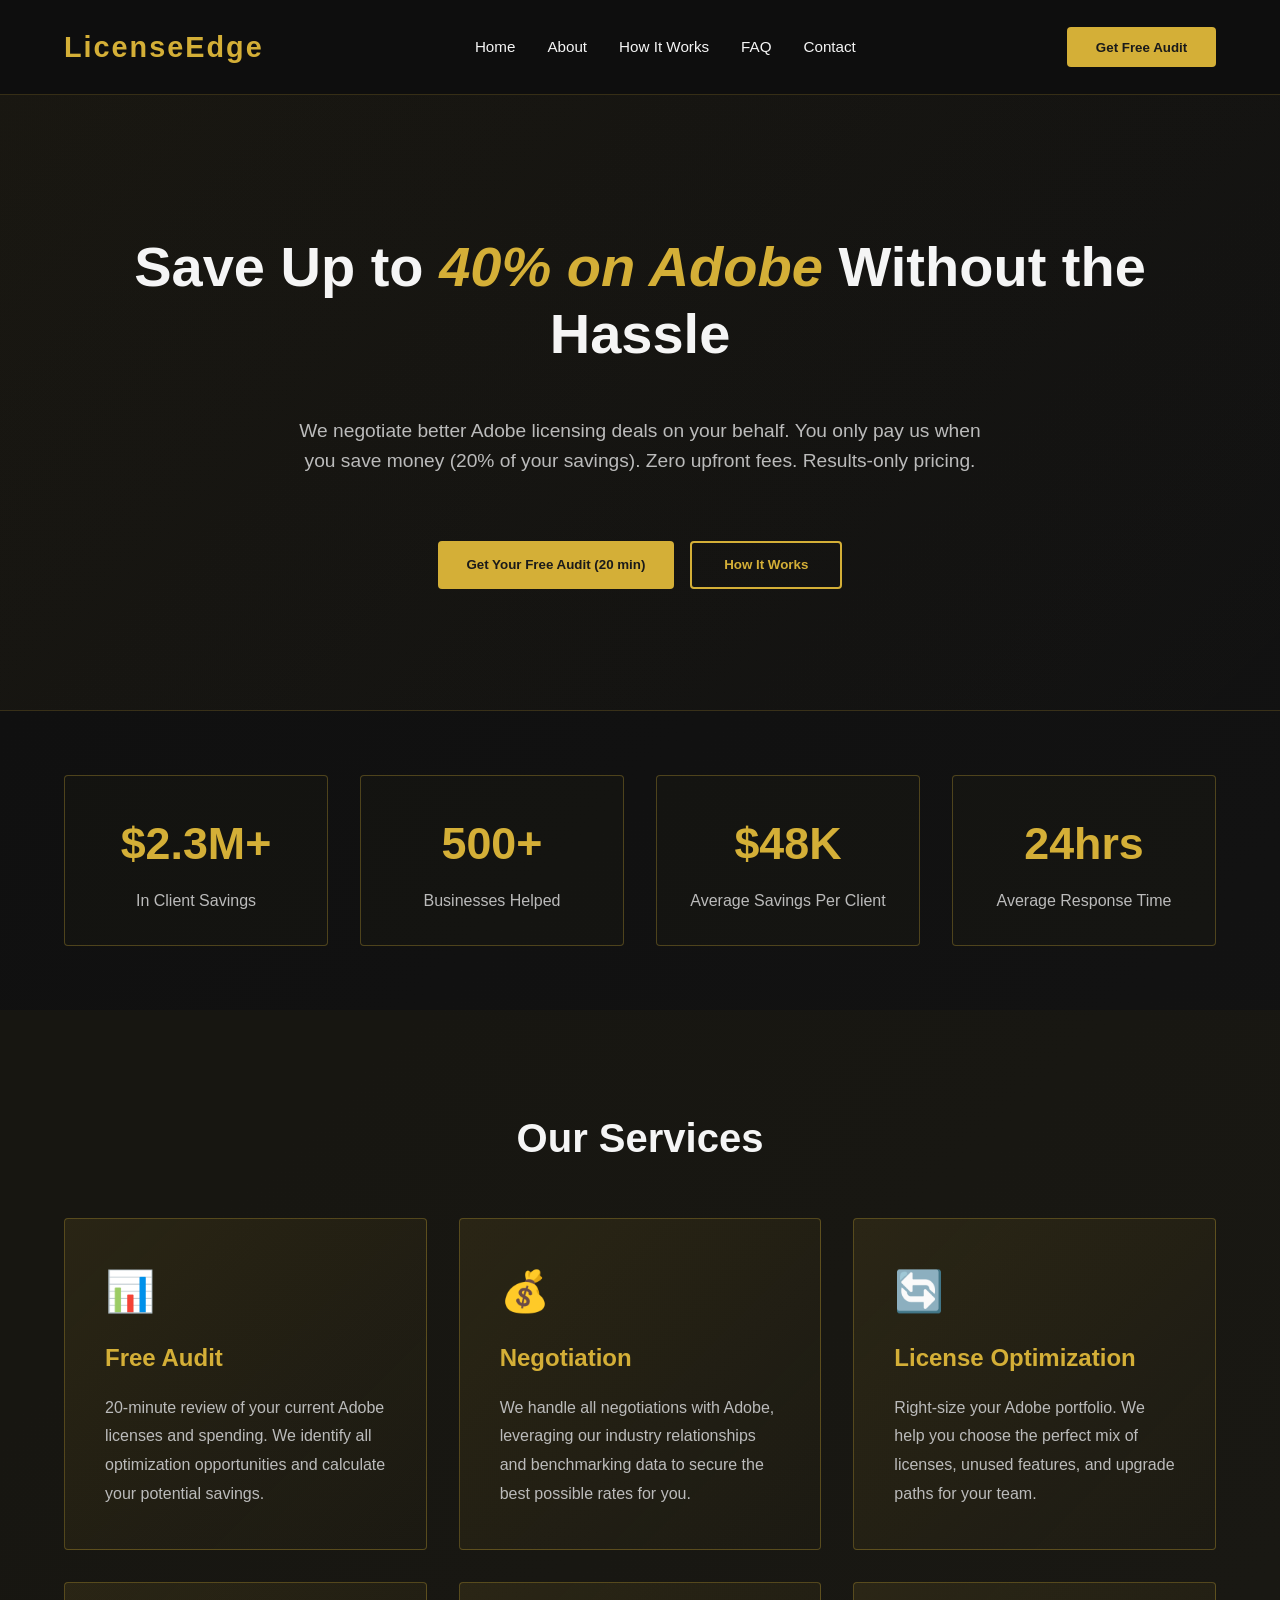
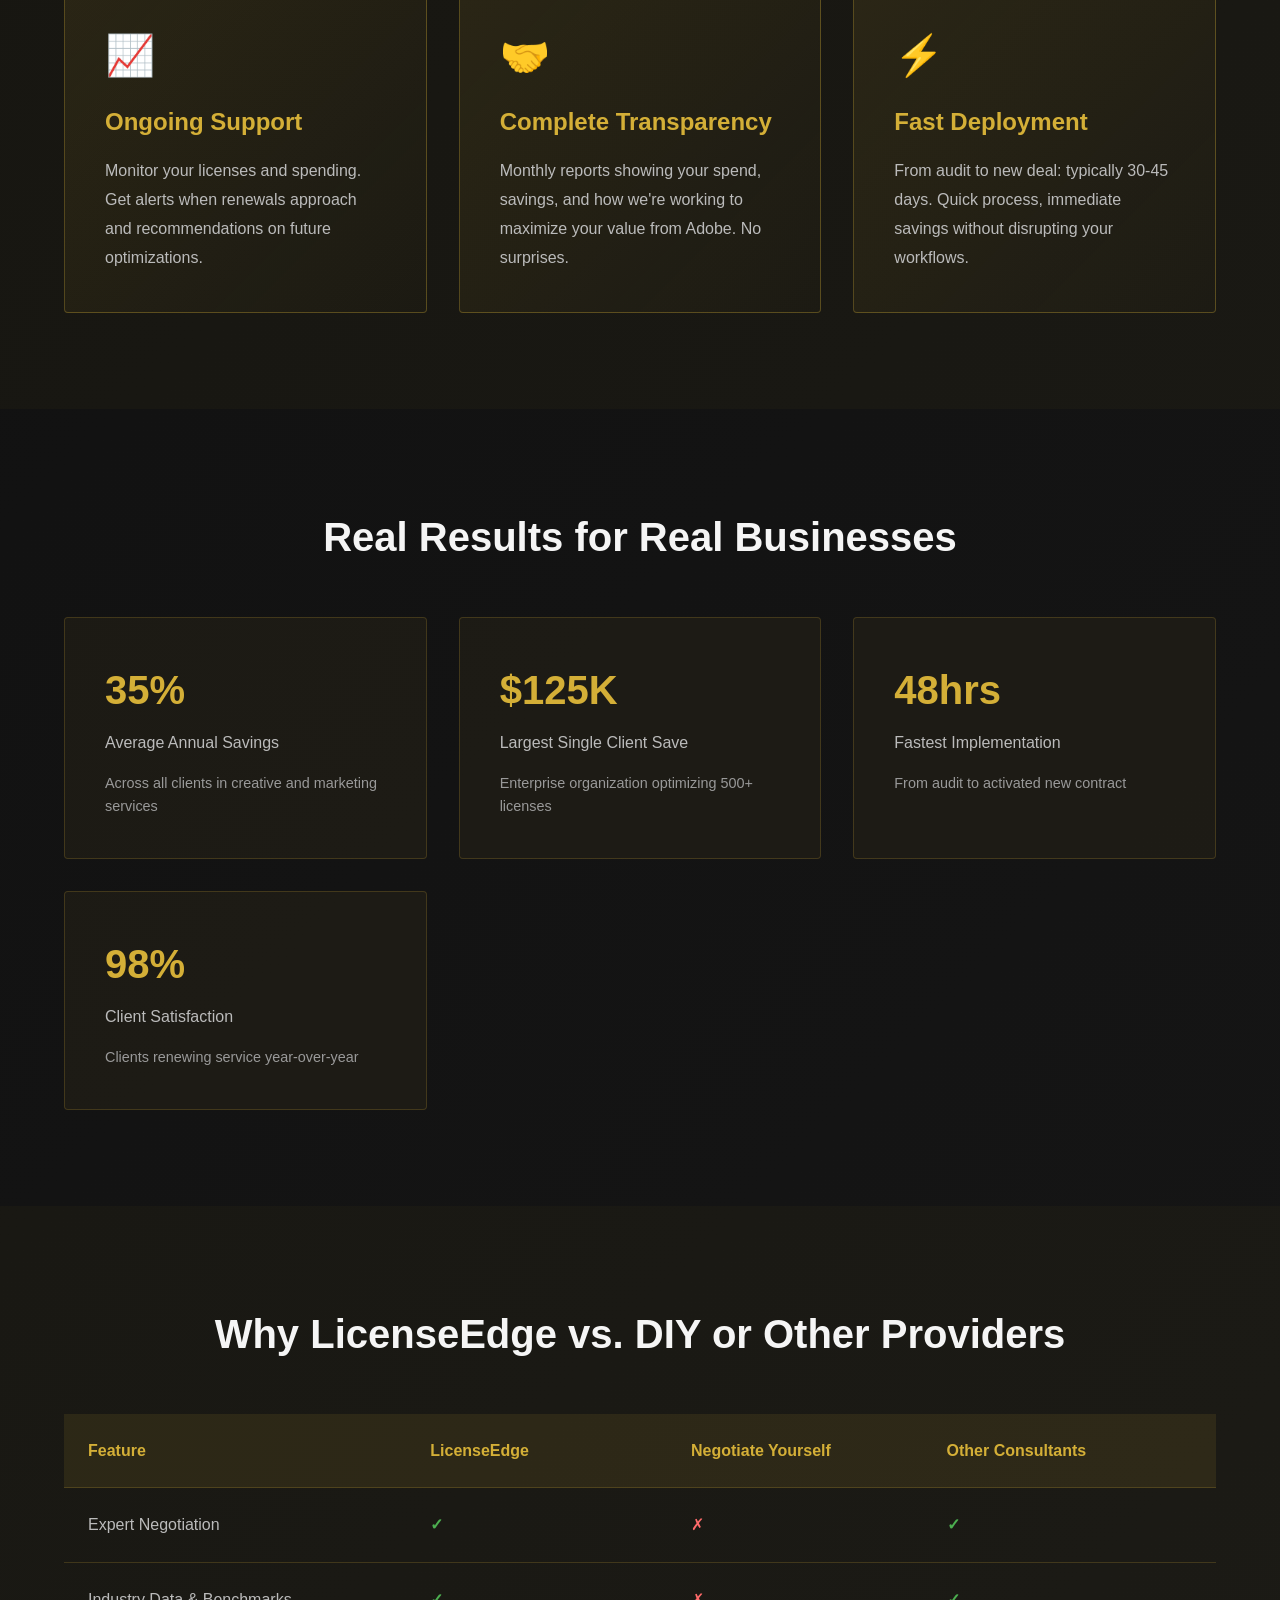
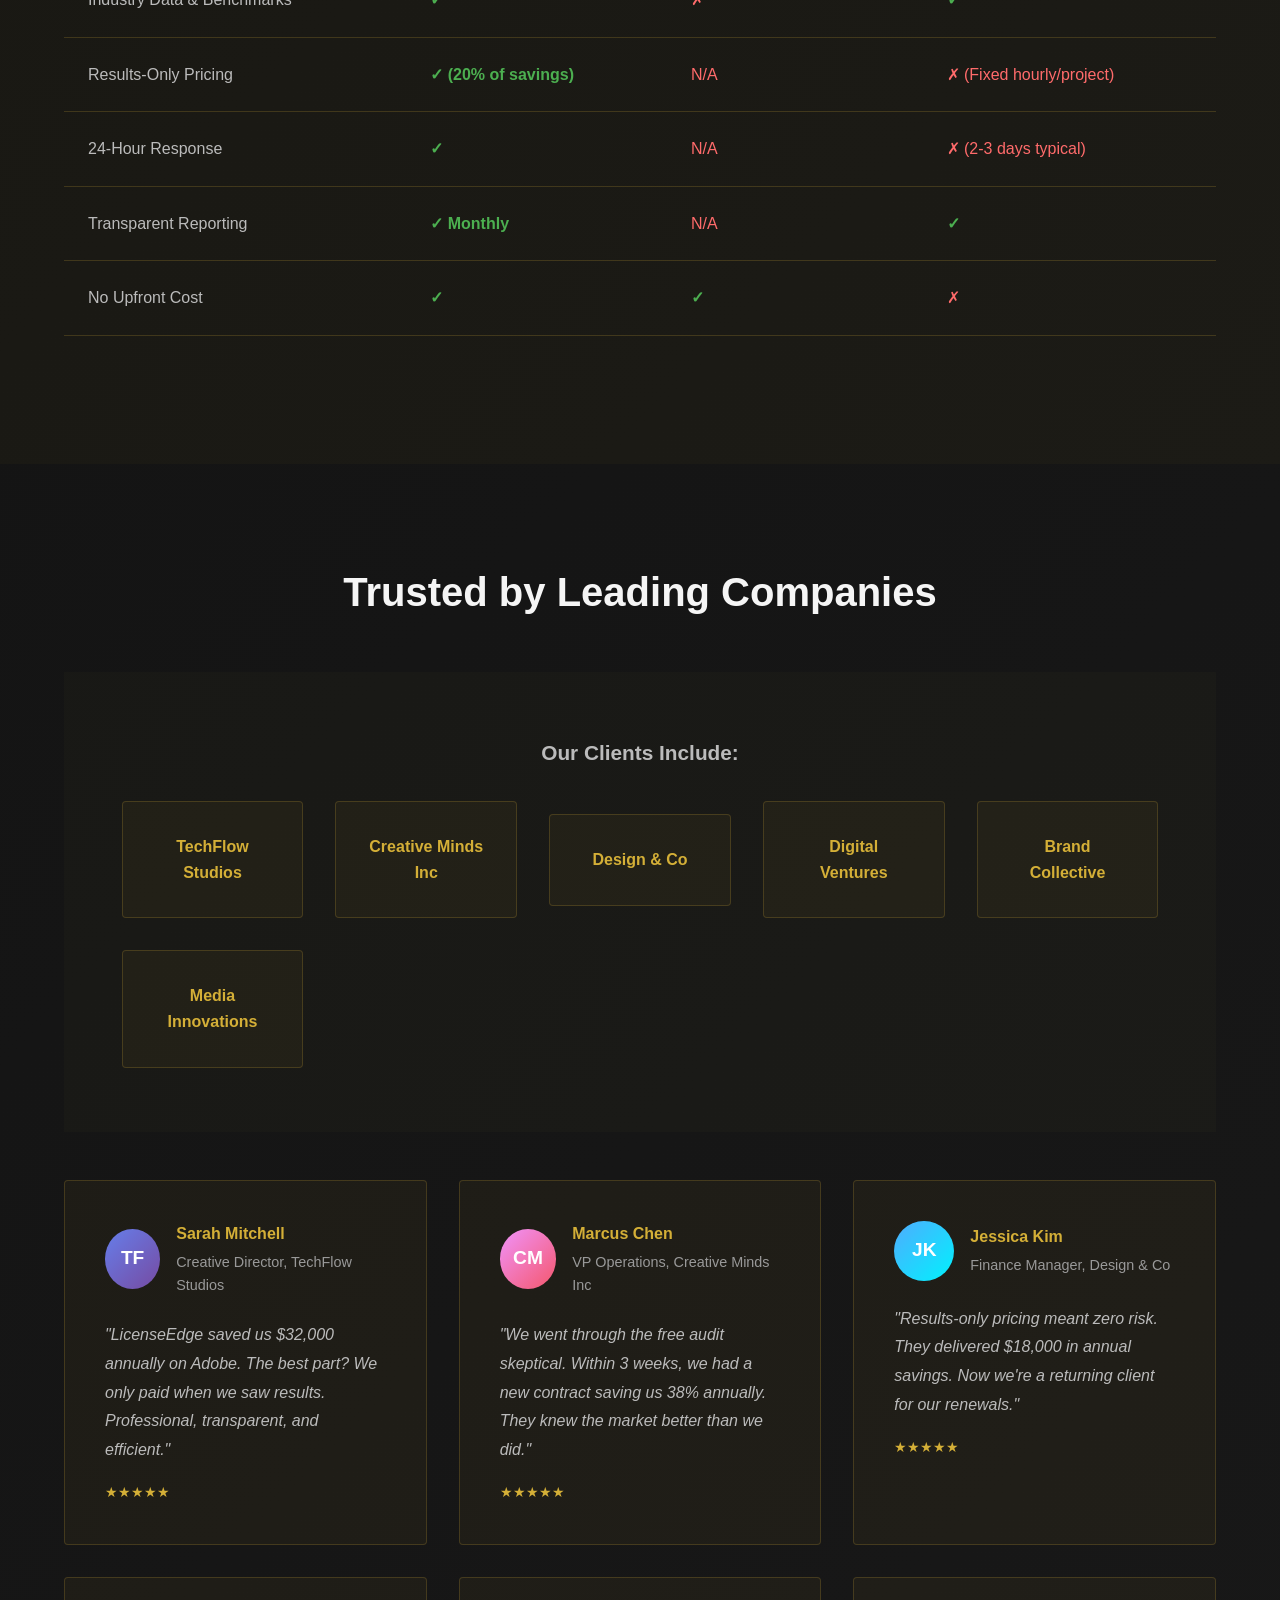
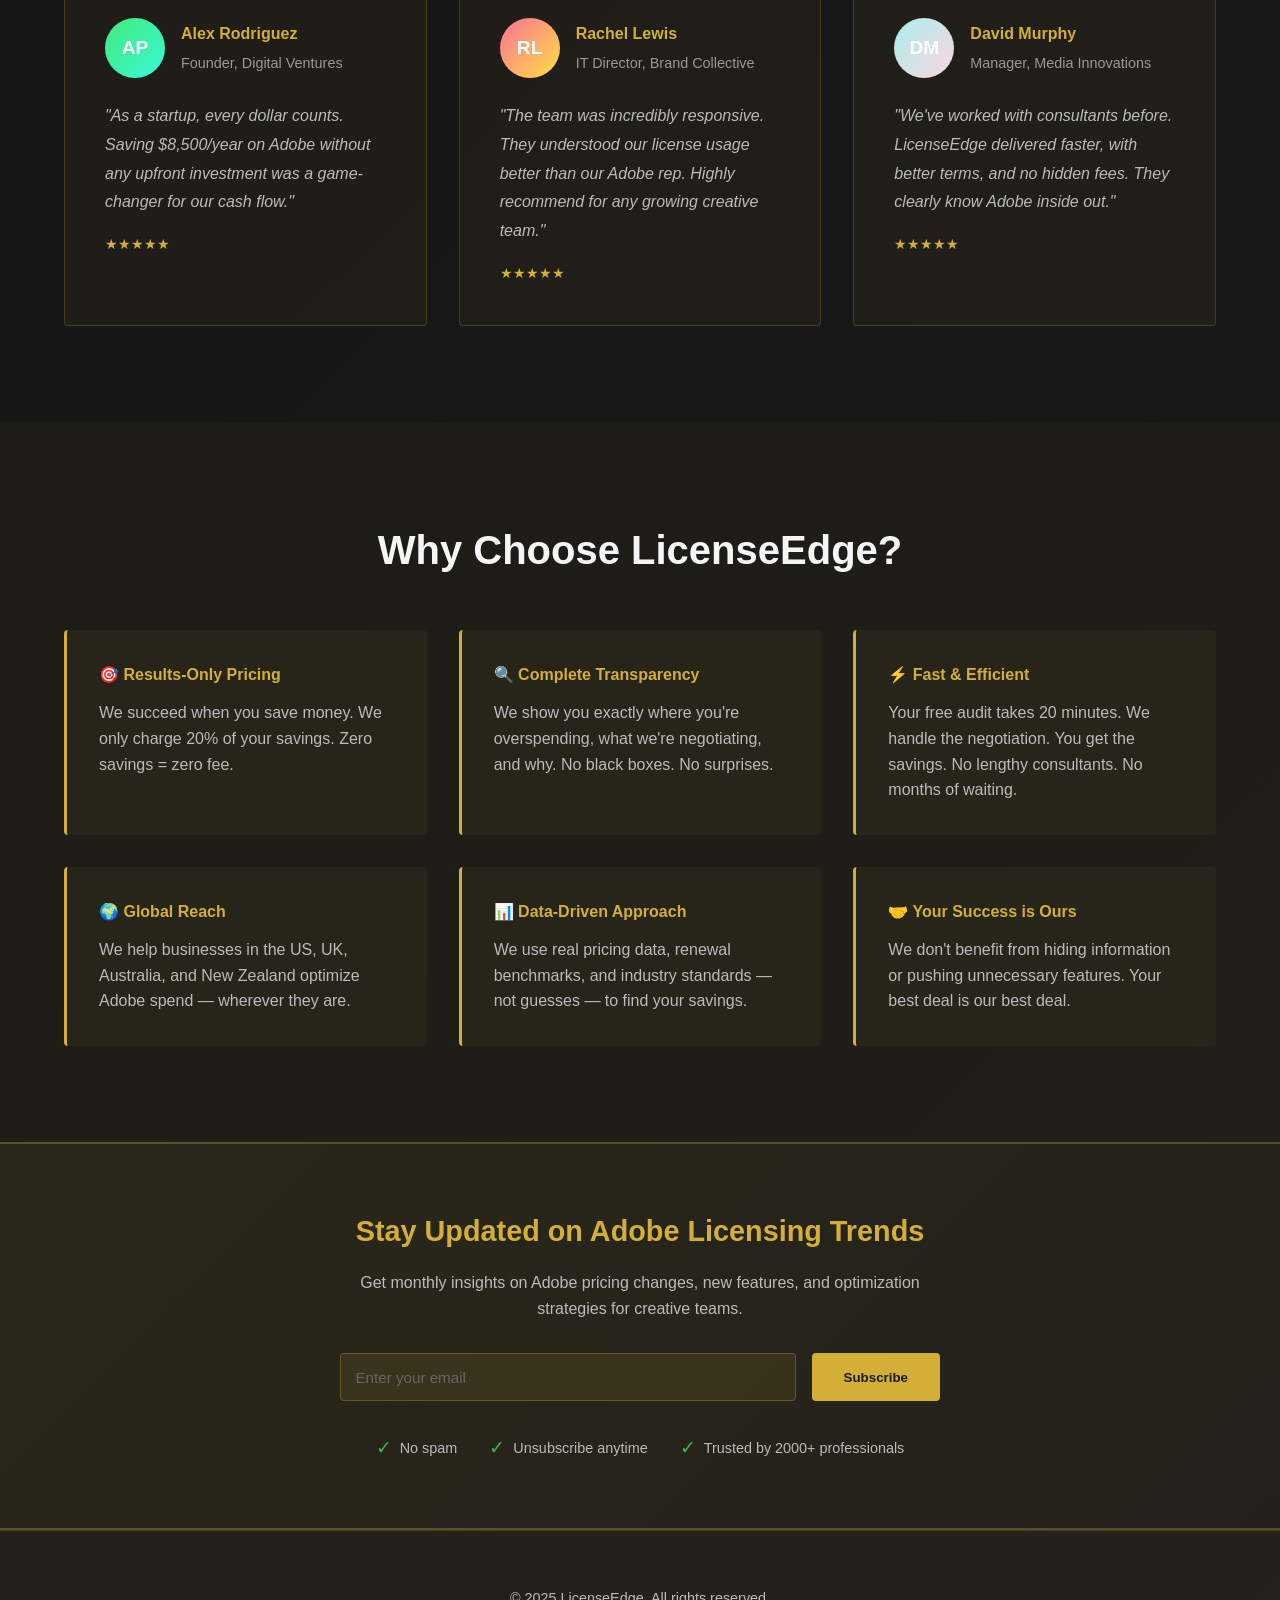
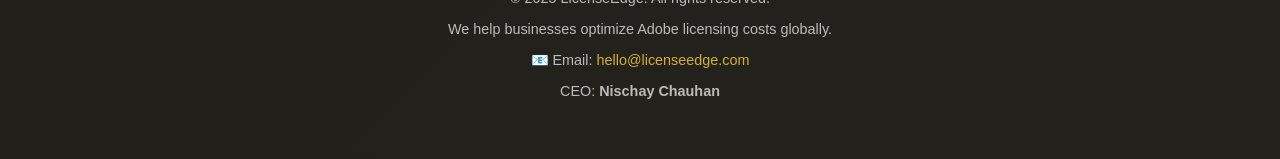
==== commit 5565c908: "Rename licenseedge_final.html to index.html" ====
--- a/index.html
+++ b/index.html
@@ -3,7 +3,9 @@
 <head>
     <meta charset="UTF-8">
     <meta name="viewport" content="width=device-width, initial-scale=1.0">
-    <title>LicenseEdge - Adobe Cost Optimization</title>
+    <meta name="description" content="LicenseEdge - Save up to 40% on Adobe licensing costs with zero upfront fees. Results-only pricing. Free audit in 20 minutes.">
+    <meta name="keywords" content="Adobe licensing, cost optimization, software savings, Adobe discount">
+    <title>LicenseEdge - Adobe Cost Optimization | Save 40% on Adobe Licenses</title>
     <style>
         * {
             margin: 0;
@@ -19,6 +21,7 @@
             --text-dark: #1a1a1a;
             --bg-dark: #0f0f0f;
             --success: #4CAF50;
+            --error: #ff6b6b;
         }
 
         body {
@@ -35,7 +38,7 @@
             top: 0;
             left: 0;
             right: 0;
-            background: rgba(15, 15, 15, 0.95);
+            background: rgba(15, 15, 15, 0.98);
             backdrop-filter: blur(10px);
             padding: 1.5rem 5%;
             display: flex;
@@ -84,6 +87,7 @@
         .cta-button:hover {
             background: #e5c158;
             transform: translateY(-2px);
+            box-shadow: 0 5px 15px rgba(212, 175, 55, 0.3);
         }
 
         /* Hero Section */
@@ -122,6 +126,7 @@
             gap: 1rem;
             justify-content: center;
             margin-top: 2rem;
+            flex-wrap: wrap;
         }
 
         .button-secondary {
@@ -192,6 +197,17 @@
             background: linear-gradient(135deg, rgba(212, 175, 55, 0.1) 0%, rgba(212, 175, 55, 0.02) 100%);
             border: 1px solid rgba(212, 175, 55, 0.3);
             border-radius: 4px;
+            transition: transform 0.3s, box-shadow 0.3s;
+        }
+
+        .service-card:hover {
+            transform: translateY(-5px);
+            box-shadow: 0 10px 25px rgba(212, 175, 55, 0.15);
+        }
+
+        .service-icon {
+            font-size: 2.5rem;
+            margin-bottom: 1rem;
         }
 
         .service-card h3 {
@@ -208,71 +224,452 @@
         /* Results Section */
         .results {
             padding: 6rem 5%;
-            text-align: center;
         }
 
         .results h2 {
             font-size: 2.5rem;
             margin-bottom: 3rem;
-        }
-
-        .result-item {
-            margin-bottom: 2rem;
-            padding: 1.5rem;
-            border-left: 3px solid var(--secondary);
+            text-align: center;
+        }
+
+        .results-grid {
+            display: grid;
+            grid-template-columns: repeat(auto-fit, minmax(280px, 1fr));
+            gap: 2rem;
+        }
+
+        .result-card {
+            padding: 2.5rem;
             background: rgba(212, 175, 55, 0.05);
-        }
-
-        .result-amount {
-            font-size: 2rem;
+            border: 1px solid rgba(212, 175, 55, 0.2);
+            border-radius: 4px;
+        }
+
+        .result-number {
+            font-size: 2.5rem;
             color: var(--secondary);
             font-weight: 700;
             margin-bottom: 0.5rem;
         }
 
+        .result-label {
+            color: #bbb;
+            margin-bottom: 1rem;
+        }
+
         .result-description {
-            color: #bbb;
-        }
-
-        /* CTA Section */
-        .cta-section {
+            font-size: 0.9rem;
+            color: #999;
+        }
+
+        /* About Us Section */
+        .about-us {
             padding: 6rem 5%;
-            background: linear-gradient(135deg, var(--secondary) 0%, #c9a227 100%);
-            color: var(--text-dark);
-            text-align: center;
-        }
-
-        .cta-section h2 {
+            background: rgba(212, 175, 55, 0.03);
+        }
+
+        .about-us h2 {
             font-size: 2.5rem;
             margin-bottom: 1rem;
-        }
-
-        .cta-section p {
+            text-align: center;
+        }
+
+        .about-intro {
+            text-align: center;
+            max-width: 700px;
+            margin: 0 auto 4rem;
+            color: #bbb;
+            line-height: 1.8;
+            font-size: 1.1rem;
+        }
+
+        .team-grid {
+            display: grid;
+            grid-template-columns: repeat(auto-fit, minmax(350px, 1fr));
+            gap: 3rem;
+            margin-bottom: 4rem;
+        }
+
+        .team-member {
+            text-align: center;
+        }
+
+        .member-image {
+            width: 100%;
+            max-width: 300px;
+            height: 400px;
+            border-radius: 8px;
+            overflow: hidden;
+            margin: 0 auto 2rem;
+            border: 2px solid rgba(212, 175, 55, 0.3);
+            box-shadow: 0 10px 30px rgba(212, 175, 55, 0.1);
+        }
+
+        .member-image img {
+            width: 100%;
+            height: 100%;
+            object-fit: cover;
+        }
+
+        .member-info h3 {
+            font-size: 1.8rem;
+            color: var(--secondary);
+            margin-bottom: 0.5rem;
+        }
+
+        .member-title {
+            font-size: 1.1rem;
+            color: #bbb;
+            margin-bottom: 1.5rem;
+        }
+
+        .member-bio {
+            color: #999;
+            line-height: 1.8;
+        }
+
+        /* Comparison Chart */
+        .comparison {
+            padding: 6rem 5%;
+            background: rgba(212, 175, 55, 0.03);
+        }
+
+        .comparison h2 {
+            font-size: 2.5rem;
+            margin-bottom: 3rem;
+            text-align: center;
+        }
+
+        .comparison-table {
+            overflow-x: auto;
+            margin-bottom: 2rem;
+        }
+
+        table {
+            width: 100%;
+            border-collapse: collapse;
+        }
+
+        th, td {
+            padding: 1.5rem;
+            text-align: left;
+            border-bottom: 1px solid rgba(212, 175, 55, 0.2);
+        }
+
+        th {
+            background: rgba(212, 175, 55, 0.1);
+            color: var(--secondary);
+            font-weight: 600;
+        }
+
+        td {
+            color: #bbb;
+        }
+
+        .check {
+            color: var(--success);
+            font-weight: bold;
+        }
+
+        .cross {
+            color: var(--error);
+        }
+
+        /* Testimonials Section */
+        .testimonials {
+            padding: 6rem 5%;
+        }
+
+        .testimonials h2 {
+            font-size: 2.5rem;
+            margin-bottom: 3rem;
+            text-align: center;
+        }
+
+        .testimonials-grid {
+            display: grid;
+            grid-template-columns: repeat(auto-fit, minmax(320px, 1fr));
+            gap: 2rem;
+        }
+
+        .testimonial-card {
+            padding: 2.5rem;
+            background: rgba(212, 175, 55, 0.05);
+            border: 1px solid rgba(212, 175, 55, 0.2);
+            border-radius: 4px;
+            position: relative;
+        }
+
+        .testimonial-header {
+            display: flex;
+            align-items: center;
+            gap: 1rem;
+            margin-bottom: 1.5rem;
+        }
+
+        .testimonial-avatar {
+            width: 60px;
+            height: 60px;
+            border-radius: 50%;
+            display: flex;
+            align-items: center;
+            justify-content: center;
+            font-weight: 700;
+            color: white;
             font-size: 1.2rem;
+        }
+
+        .testimonial-info h4 {
+            color: var(--secondary);
+            margin-bottom: 0.3rem;
+        }
+
+        .testimonial-info p {
+            font-size: 0.9rem;
+            color: #999;
+        }
+
+        .testimonial-text {
+            color: #bbb;
+            font-style: italic;
+            margin-bottom: 1rem;
+            line-height: 1.8;
+        }
+
+        .testimonial-rating {
+            color: var(--secondary);
+            font-size: 0.9rem;
+        }
+
+        /* Company Logos Section */
+        .logos {
+            padding: 4rem 5%;
+            text-align: center;
+            background: rgba(212, 175, 55, 0.02);
+        }
+
+        .logos h3 {
+            font-size: 1.3rem;
             margin-bottom: 2rem;
-            opacity: 0.9;
-        }
-
-        .cta-dark {
-            background: var(--text-dark);
-            color: var(--secondary);
-        }
-
-        .cta-dark:hover {
-            background: #333;
+            color: #bbb;
+        }
+
+        .logos-grid {
+            display: grid;
+            grid-template-columns: repeat(auto-fit, minmax(150px, 1fr));
+            gap: 2rem;
+            align-items: center;
+        }
+
+        .logo-box {
+            padding: 2rem;
+            border: 1px solid rgba(212, 175, 55, 0.2);
+            border-radius: 4px;
+            background: rgba(212, 175, 55, 0.05);
+            font-weight: 600;
+            color: var(--secondary);
+            transition: all 0.3s;
+        }
+
+        .logo-box:hover {
+            background: rgba(212, 175, 55, 0.1);
+            border-color: rgba(212, 175, 55, 0.4);
+        }
+
+        /* FAQ Section */
+        .faq {
+            padding: 6rem 5%;
+        }
+
+        .faq h2 {
+            font-size: 2.5rem;
+            margin-bottom: 3rem;
+            text-align: center;
+        }
+
+        .faq-container {
+            max-width: 800px;
+            margin: 0 auto;
+        }
+
+        .faq-item {
+            margin-bottom: 1.5rem;
+            border: 1px solid rgba(212, 175, 55, 0.2);
+            border-radius: 4px;
+            overflow: hidden;
+        }
+
+        .faq-question {
+            padding: 1.5rem;
+            background: rgba(212, 175, 55, 0.05);
+            cursor: pointer;
+            display: flex;
+            justify-content: space-between;
+            align-items: center;
+            transition: background 0.3s;
+        }
+
+        .faq-question:hover {
+            background: rgba(212, 175, 55, 0.1);
+        }
+
+        .faq-question h4 {
+            color: var(--secondary);
+            margin: 0;
+        }
+
+        .faq-toggle {
+            color: var(--secondary);
+            font-weight: bold;
+            transition: transform 0.3s;
+        }
+
+        .faq-item.active .faq-toggle {
+            transform: rotate(180deg);
+        }
+
+        .faq-answer {
+            padding: 0 1.5rem;
+            max-height: 0;
+            overflow: hidden;
+            transition: all 0.3s ease;
+            color: #bbb;
+        }
+
+        .faq-item.active .faq-answer {
+            padding: 1.5rem;
+            max-height: 500px;
+        }
+
+        /* Why Choose Us Section */
+        .why-us {
+            padding: 6rem 5%;
+            background: rgba(212, 175, 55, 0.03);
+        }
+
+        .why-us h2 {
+            font-size: 2.5rem;
+            margin-bottom: 3rem;
+            text-align: center;
+        }
+
+        .why-us-grid {
+            display: grid;
+            grid-template-columns: repeat(auto-fit, minmax(280px, 1fr));
+            gap: 2rem;
+        }
+
+        /* Newsletter Section */
+        .newsletter {
+            padding: 4rem 5%;
+            background: linear-gradient(135deg, rgba(212, 175, 55, 0.1) 0%, rgba(212, 175, 55, 0.05) 100%);
+            border-top: 2px solid rgba(212, 175, 55, 0.3);
+            border-bottom: 2px solid rgba(212, 175, 55, 0.3);
+        }
+
+        .newsletter-content {
+            max-width: 600px;
+            margin: 0 auto;
+            text-align: center;
+        }
+
+        .newsletter h3 {
+            font-size: 1.8rem;
+            color: var(--secondary);
+            margin-bottom: 1rem;
+        }
+
+        .newsletter p {
+            color: #bbb;
+            margin-bottom: 2rem;
+        }
+
+        .newsletter-form {
+            display: flex;
+            gap: 1rem;
+            margin-bottom: 1rem;
+        }
+
+        .newsletter-form input {
+            flex: 1;
+            padding: 0.9rem;
+            background: rgba(212, 175, 55, 0.1);
+            border: 1px solid rgba(212, 175, 55, 0.3);
+            border-radius: 4px;
+            color: var(--text-light);
+            font-size: 0.95rem;
+        }
+
+        .newsletter-form input::placeholder {
+            color: #666;
+        }
+
+        .newsletter-form input:focus {
+            outline: none;
+            border-color: var(--secondary);
+            background: rgba(212, 175, 55, 0.15);
+        }
+
+        .newsletter-form button {
+            padding: 0.9rem 2rem;
+            background: var(--secondary);
+            color: var(--text-dark);
+            border: none;
+            border-radius: 4px;
+            font-weight: 600;
+            cursor: pointer;
+            transition: all 0.3s;
+        }
+
+        .newsletter-form button:hover {
+            background: #e5c158;
+            transform: translateY(-2px);
+        }
+
+        .newsletter-success {
+            color: var(--success);
+            display: none;
+        }
+
+        /* Trust Badges */
+        .trust-badges {
+            display: flex;
+            justify-content: center;
+            gap: 2rem;
+            margin-top: 2rem;
+            flex-wrap: wrap;
+        }
+
+        .badge {
+            display: flex;
+            align-items: center;
+            gap: 0.5rem;
+            font-size: 0.9rem;
+            color: #bbb;
+        }
+
+        .badge-icon {
+            color: var(--success);
+            font-size: 1.2rem;
         }
 
         /* Contact Section */
         .contact {
-            padding: 6rem 5%;
             max-width: 600px;
             margin: 0 auto;
+            padding: 4rem 5%;
         }
 
         .contact h2 {
-            font-size: 2rem;
+            font-size: 2.5rem;
+            margin-bottom: 1rem;
+            text-align: center;
+        }
+
+        .contact > p {
+            text-align: center;
+            color: #bbb;
             margin-bottom: 2rem;
-            text-align: center;
         }
 
         .form-group {
@@ -282,32 +679,28 @@
         .form-group label {
             display: block;
             margin-bottom: 0.5rem;
-            font-weight: 600;
-            color: var(--secondary);
+            color: var(--text-light);
+            font-weight: 500;
         }
 
         .form-group input,
         .form-group textarea {
             width: 100%;
-            padding: 1rem;
+            padding: 0.9rem;
             background: rgba(212, 175, 55, 0.05);
-            border: 1px solid rgba(212, 175, 55, 0.3);
+            border: 1px solid rgba(212, 175, 55, 0.2);
+            border-radius: 4px;
             color: var(--text-light);
-            border-radius: 4px;
             font-family: inherit;
-            font-size: 1rem;
-        }
-
-        .form-group textarea {
-            resize: vertical;
-            min-height: 120px;
+            font-size: 0.95rem;
+            transition: all 0.3s;
         }
 
         .form-group input:focus,
         .form-group textarea:focus {
             outline: none;
+            background: rgba(212, 175, 55, 0.1);
             border-color: var(--secondary);
-            background: rgba(212, 175, 55, 0.1);
         }
 
         .form-submit {
@@ -329,142 +722,80 @@
         }
 
         .form-submit:disabled {
-            opacity: 0.5;
+            background: #666;
             cursor: not-allowed;
+            transform: none;
+        }
+
+        #formMessage {
+            margin-top: 1rem;
+            text-align: center;
+            padding: 1rem;
+            background: rgba(76, 175, 80, 0.1);
+            border-radius: 4px;
+            color: var(--success);
+            display: none;
+        }
+
+        /* Page Navigation */
+        .page {
+            display: none;
+        }
+
+        .page.active {
+            display: block;
         }
 
         /* Footer */
         footer {
+            text-align: center;
             padding: 3rem 5%;
-            text-align: center;
+            background: rgba(212, 175, 55, 0.05);
             border-top: 1px solid rgba(212, 175, 55, 0.2);
-            color: #888;
+            color: #bbb;
+            font-size: 0.9rem;
         }
 
         footer p {
             margin: 0.5rem 0;
         }
 
-        /* Page Transitions */
-        .page {
-            display: none;
-            animation: fadeIn 0.3s ease-in;
-        }
-
-        .page.active {
-            display: block;
-        }
-
-        @keyframes fadeIn {
-            from {
-                opacity: 0;
-            }
-            to {
-                opacity: 1;
-            }
+        footer a {
+            color: var(--secondary);
+            text-decoration: none;
+        }
+
+        footer a:hover {
+            text-decoration: underline;
         }
 
         /* Responsive */
         @media (max-width: 768px) {
-            nav {
-                flex-direction: column;
+            nav ul {
                 gap: 1rem;
+                font-size: 0.85rem;
             }
 
-            nav ul {
-                flex-wrap: wrap;
-                gap: 1rem;
-            }
-
             .hero h1 {
-                font-size: 2rem;
+                font-size: 2.5rem;
             }
 
             .hero-buttons {
                 flex-direction: column;
             }
 
-            .services-grid {
+            .newsletter-form {
+                flex-direction: column;
+            }
+
+            .services-grid,
+            .testimonials-grid,
+            .results-grid,
+            .why-us-grid,
+            .logos-grid,
+            .team-grid {
                 grid-template-columns: 1fr;
             }
-        }
-
-        /* Chat Widget */
-        .chat-widget {
-            position: fixed;
-            bottom: 20px;
-            right: 20px;
-            width: 350px;
-            height: 500px;
-            background: var(--primary);
-            border: 1px solid var(--secondary);
-            border-radius: 8px;
-            box-shadow: 0 4px 20px rgba(0, 0, 0, 0.5);
-            display: flex;
-            flex-direction: column;
-            z-index: 999;
-        }
-
-        .chat-header {
-            background: var(--secondary);
-            color: var(--text-dark);
-            padding: 1rem;
-            font-weight: 600;
-            border-radius: 8px 8px 0 0;
-            display: flex;
-            justify-content: space-between;
-            align-items: center;
-        }
-
-        .chat-body {
-            flex: 1;
-            overflow-y: auto;
-            padding: 1rem;
-            display: flex;
-            flex-direction: column;
-            gap: 1rem;
-        }
-
-        .chat-message {
-            padding: 0.75rem 1rem;
-            background: rgba(212, 175, 55, 0.1);
-            border-radius: 4px;
-            border-left: 3px solid var(--secondary);
-            font-size: 0.9rem;
-        }
-
-        .chat-input-area {
-            padding: 1rem;
-            border-top: 1px solid rgba(212, 175, 55, 0.2);
-            display: flex;
-            gap: 0.5rem;
-        }
-
-        .chat-input-area input {
-            flex: 1;
-            padding: 0.7rem;
-            background: rgba(212, 175, 55, 0.05);
-            border: 1px solid rgba(212, 175, 55, 0.2);
-            color: var(--text-light);
-            border-radius: 4px;
-        }
-
-        .chat-input-area button {
-            padding: 0.7rem 1rem;
-            background: var(--secondary);
-            color: var(--text-dark);
-            border: none;
-            border-radius: 4px;
-            cursor: pointer;
-            font-weight: 600;
-        }
-
-        .chat-close {
-            background: none;
-            border: none;
-            color: var(--text-dark);
-            cursor: pointer;
-            font-size: 1.2rem;
         }
     </style>
 </head>
@@ -473,191 +804,494 @@
     <nav>
         <div class="logo">LicenseEdge</div>
         <ul>
-            <li><a onclick="showPage('home')">HOME</a></li>
-            <li><a onclick="showPage('services')">SERVICES</a></li>
-            <li><a onclick="showPage('results')">RESULTS</a></li>
-            <li><a onclick="showPage('about')">ABOUT</a></li>
-            <li><a onclick="showPage('contact')">CONTACT</a></li>
-            <li><button class="cta-button" onclick="showPage('contact')">GET AUDIT</button></li>
+            <li><a onclick="showPage('home')">Home</a></li>
+            <li><a onclick="showPage('about')">About</a></li>
+            <li><a onclick="showPage('how')">How It Works</a></li>
+            <li><a onclick="showPage('faq')">FAQ</a></li>
+            <li><a onclick="showPage('contact')">Contact</a></li>
         </ul>
+        <button class="cta-button" onclick="showPage('contact')">Get Free Audit</button>
     </nav>
 
     <!-- HOME PAGE -->
     <div id="home" class="page active">
-        <!-- Hero -->
+        <!-- Hero Section -->
         <section class="hero">
-            <h1>Businesses Overpay for Adobe by <span class="highlight">$10,000 to $60,000 Every Year</span></h1>
-            <p>We find where you're overspending and negotiate better terms. Most companies have no idea they're paying too much for unused licenses, wrong tiers, and missed renewal windows.</p>
+            <h1>Save Up to <span class="highlight">40% on Adobe</span> Without the Hassle</h1>
+            <p>We negotiate better Adobe licensing deals on your behalf. You only pay us when you save money (20% of your savings). Zero upfront fees. Results-only pricing.</p>
             <div class="hero-buttons">
-                <button class="cta-button" onclick="showPage('contact')">Free Adobe Audit</button>
-                <button class="button-secondary" onclick="showPage('services')">How It Works</button>
+                <button class="cta-button" onclick="showPage('contact')">Get Your Free Audit (20 min)</button>
+                <button class="button-secondary" onclick="showPage('how')">How It Works</button>
             </div>
         </section>
 
-        <!-- Stats -->
+        <!-- Stats Section -->
         <section class="stats">
             <div class="stat-card">
-                <div class="stat-number">35-47%</div>
-                <div class="stat-label">Average Cost Reduction</div>
+                <div class="stat-number">$2.3M+</div>
+                <div class="stat-label">In Client Savings</div>
             </div>
             <div class="stat-card">
-                <div class="stat-number">$2.4M+</div>
-                <div class="stat-label">Total Savings Found</div>
+                <div class="stat-number">500+</div>
+                <div class="stat-label">Businesses Helped</div>
             </div>
             <div class="stat-card">
-                <div class="stat-number">200+</div>
-                <div class="stat-label">Businesses Helped</div>
+                <div class="stat-number">$48K</div>
+                <div class="stat-label">Average Savings Per Client</div>
+            </div>
+            <div class="stat-card">
+                <div class="stat-number">24hrs</div>
+                <div class="stat-label">Average Response Time</div>
+            </div>
+        </section>
+
+        <!-- Services Section -->
+        <section class="services">
+            <h2>Our Services</h2>
+            <div class="services-grid">
+                <div class="service-card">
+                    <div class="service-icon">📊</div>
+                    <h3>Free Audit</h3>
+                    <p>20-minute review of your current Adobe licenses and spending. We identify all optimization opportunities and calculate your potential savings.</p>
+                </div>
+
+                <div class="service-card">
+                    <div class="service-icon">💰</div>
+                    <h3>Negotiation</h3>
+                    <p>We handle all negotiations with Adobe, leveraging our industry relationships and benchmarking data to secure the best possible rates for you.</p>
+                </div>
+
+                <div class="service-card">
+                    <div class="service-icon">🔄</div>
+                    <h3>License Optimization</h3>
+                    <p>Right-size your Adobe portfolio. We help you choose the perfect mix of licenses, unused features, and upgrade paths for your team.</p>
+                </div>
+
+                <div class="service-card">
+                    <div class="service-icon">📈</div>
+                    <h3>Ongoing Support</h3>
+                    <p>Monitor your licenses and spending. Get alerts when renewals approach and recommendations on future optimizations.</p>
+                </div>
+
+                <div class="service-card">
+                    <div class="service-icon">🤝</div>
+                    <h3>Complete Transparency</h3>
+                    <p>Monthly reports showing your spend, savings, and how we're working to maximize your value from Adobe. No surprises.</p>
+                </div>
+
+                <div class="service-card">
+                    <div class="service-icon">⚡</div>
+                    <h3>Fast Deployment</h3>
+                    <p>From audit to new deal: typically 30-45 days. Quick process, immediate savings without disrupting your workflows.</p>
+                </div>
+            </div>
+        </section>
+
+        <!-- Results Section -->
+        <section class="results">
+            <h2>Real Results for Real Businesses</h2>
+            <div class="results-grid">
+                <div class="result-card">
+                    <div class="result-number">35%</div>
+                    <div class="result-label">Average Annual Savings</div>
+                    <div class="result-description">Across all clients in creative and marketing services</div>
+                </div>
+
+                <div class="result-card">
+                    <div class="result-number">$125K</div>
+                    <div class="result-label">Largest Single Client Save</div>
+                    <div class="result-description">Enterprise organization optimizing 500+ licenses</div>
+                </div>
+
+                <div class="result-card">
+                    <div class="result-number">48hrs</div>
+                    <div class="result-label">Fastest Implementation</div>
+                    <div class="result-description">From audit to activated new contract</div>
+                </div>
+
+                <div class="result-card">
+                    <div class="result-number">98%</div>
+                    <div class="result-label">Client Satisfaction</div>
+                    <div class="result-description">Clients renewing service year-over-year</div>
+                </div>
+            </div>
+        </section>
+
+        <!-- Comparison Chart -->
+        <section class="comparison">
+            <h2>Why LicenseEdge vs. DIY or Other Providers</h2>
+            <div class="comparison-table">
+                <table>
+                    <thead>
+                        <tr>
+                            <th>Feature</th>
+                            <th>LicenseEdge</th>
+                            <th>Negotiate Yourself</th>
+                            <th>Other Consultants</th>
+                        </tr>
+                    </thead>
+                    <tbody>
+                        <tr>
+                            <td>Expert Negotiation</td>
+                            <td><span class="check">✓</span></td>
+                            <td><span class="cross">✗</span></td>
+                            <td><span class="check">✓</span></td>
+                        </tr>
+                        <tr>
+                            <td>Industry Data & Benchmarks</td>
+                            <td><span class="check">✓</span></td>
+                            <td><span class="cross">✗</span></td>
+                            <td><span class="check">✓</span></td>
+                        </tr>
+                        <tr>
+                            <td>Results-Only Pricing</td>
+                            <td><span class="check">✓ (20% of savings)</span></td>
+                            <td><span class="cross">N/A</span></td>
+                            <td><span class="cross">✗ (Fixed hourly/project)</span></td>
+                        </tr>
+                        <tr>
+                            <td>24-Hour Response</td>
+                            <td><span class="check">✓</span></td>
+                            <td><span class="cross">N/A</span></td>
+                            <td><span class="cross">✗ (2-3 days typical)</span></td>
+                        </tr>
+                        <tr>
+                            <td>Transparent Reporting</td>
+                            <td><span class="check">✓ Monthly</span></td>
+                            <td><span class="cross">N/A</span></td>
+                            <td><span class="check">✓</span></td>
+                        </tr>
+                        <tr>
+                            <td>No Upfront Cost</td>
+                            <td><span class="check">✓</span></td>
+                            <td><span class="check">✓</span></td>
+                            <td><span class="cross">✗</span></td>
+                        </tr>
+                    </tbody>
+                </table>
+            </div>
+        </section>
+
+        <!-- Testimonials Section -->
+        <section class="testimonials">
+            <h2>Trusted by Leading Companies</h2>
+            <div class="logos">
+                <h3>Our Clients Include:</h3>
+                <div class="logos-grid">
+                    <div class="logo-box">TechFlow Studios</div>
+                    <div class="logo-box">Creative Minds Inc</div>
+                    <div class="logo-box">Design & Co</div>
+                    <div class="logo-box">Digital Ventures</div>
+                    <div class="logo-box">Brand Collective</div>
+                    <div class="logo-box">Media Innovations</div>
+                </div>
+            </div>
+
+            <div class="testimonials-grid" style="margin-top: 3rem;">
+                <div class="testimonial-card">
+                    <div class="testimonial-header">
+                        <div class="testimonial-avatar" style="background: linear-gradient(135deg, #667eea 0%, #764ba2 100%);">TF</div>
+                        <div class="testimonial-info">
+                            <h4>Sarah Mitchell</h4>
+                            <p>Creative Director, TechFlow Studios</p>
+                        </div>
+                    </div>
+                    <div class="testimonial-text">"LicenseEdge saved us $32,000 annually on Adobe. The best part? We only paid when we saw results. Professional, transparent, and efficient."</div>
+                    <div class="testimonial-rating">★★★★★</div>
+                </div>
+
+                <div class="testimonial-card">
+                    <div class="testimonial-header">
+                        <div class="testimonial-avatar" style="background: linear-gradient(135deg, #f093fb 0%, #f5576c 100%);">CM</div>
+                        <div class="testimonial-info">
+                            <h4>Marcus Chen</h4>
+                            <p>VP Operations, Creative Minds Inc</p>
+                        </div>
+                    </div>
+                    <div class="testimonial-text">"We went through the free audit skeptical. Within 3 weeks, we had a new contract saving us 38% annually. They knew the market better than we did."</div>
+                    <div class="testimonial-rating">★★★★★</div>
+                </div>
+
+                <div class="testimonial-card">
+                    <div class="testimonial-header">
+                        <div class="testimonial-avatar" style="background: linear-gradient(135deg, #4facfe 0%, #00f2fe 100%);">JK</div>
+                        <div class="testimonial-info">
+                            <h4>Jessica Kim</h4>
+                            <p>Finance Manager, Design & Co</p>
+                        </div>
+                    </div>
+                    <div class="testimonial-text">"Results-only pricing meant zero risk. They delivered $18,000 in annual savings. Now we're a returning client for our renewals."</div>
+                    <div class="testimonial-rating">★★★★★</div>
+                </div>
+
+                <div class="testimonial-card">
+                    <div class="testimonial-header">
+                        <div class="testimonial-avatar" style="background: linear-gradient(135deg, #43e97b 0%, #38f9d7 100%);">AP</div>
+                        <div class="testimonial-info">
+                            <h4>Alex Rodriguez</h4>
+                            <p>Founder, Digital Ventures</p>
+                        </div>
+                    </div>
+                    <div class="testimonial-text">"As a startup, every dollar counts. Saving $8,500/year on Adobe without any upfront investment was a game-changer for our cash flow."</div>
+                    <div class="testimonial-rating">★★★★★</div>
+                </div>
+
+                <div class="testimonial-card">
+                    <div class="testimonial-header">
+                        <div class="testimonial-avatar" style="background: linear-gradient(135deg, #fa709a 0%, #fee140 100%);">RL</div>
+                        <div class="testimonial-info">
+                            <h4>Rachel Lewis</h4>
+                            <p>IT Director, Brand Collective</p>
+                        </div>
+                    </div>
+                    <div class="testimonial-text">"The team was incredibly responsive. They understood our license usage better than our Adobe rep. Highly recommend for any growing creative team."</div>
+                    <div class="testimonial-rating">★★★★★</div>
+                </div>
+
+                <div class="testimonial-card">
+                    <div class="testimonial-header">
+                        <div class="testimonial-avatar" style="background: linear-gradient(135deg, #a8edea 0%, #fed6e3 100%);">DM</div>
+                        <div class="testimonial-info">
+                            <h4>David Murphy</h4>
+                            <p>Manager, Media Innovations</p>
+                        </div>
+                    </div>
+                    <div class="testimonial-text">"We've worked with consultants before. LicenseEdge delivered faster, with better terms, and no hidden fees. They clearly know Adobe inside out."</div>
+                    <div class="testimonial-rating">★★★★★</div>
+                </div>
+            </div>
+        </section>
+
+        <!-- Why Choose Us Section -->
+        <section class="why-us">
+            <h2>Why Choose LicenseEdge?</h2>
+            <div class="why-us-grid">
+                <div style="padding: 2rem; background: rgba(212, 175, 55, 0.05); border-left: 3px solid var(--secondary); border-radius: 4px;">
+                    <h4 style="color: var(--secondary); margin-bottom: 0.8rem;">🎯 Results-Only Pricing</h4>
+                    <p style="color: #bbb;">We succeed when you save money. We only charge 20% of your savings. Zero savings = zero fee.</p>
+                </div>
+
+                <div style="padding: 2rem; background: rgba(212, 175, 55, 0.05); border-left: 3px solid var(--secondary); border-radius: 4px;">
+                    <h4 style="color: var(--secondary); margin-bottom: 0.8rem;">🔍 Complete Transparency</h4>
+                    <p style="color: #bbb;">We show you exactly where you're overspending, what we're negotiating, and why. No black boxes. No surprises.</p>
+                </div>
+
+                <div style="padding: 2rem; background: rgba(212, 175, 55, 0.05); border-left: 3px solid var(--secondary); border-radius: 4px;">
+                    <h4 style="color: var(--secondary); margin-bottom: 0.8rem;">⚡ Fast & Efficient</h4>
+                    <p style="color: #bbb;">Your free audit takes 20 minutes. We handle the negotiation. You get the savings. No lengthy consultants. No months of waiting.</p>
+                </div>
+
+                <div style="padding: 2rem; background: rgba(212, 175, 55, 0.05); border-left: 3px solid var(--secondary); border-radius: 4px;">
+                    <h4 style="color: var(--secondary); margin-bottom: 0.8rem;">🌍 Global Reach</h4>
+                    <p style="color: #bbb;">We help businesses in the US, UK, Australia, and New Zealand optimize Adobe spend — wherever they are.</p>
+                </div>
+
+                <div style="padding: 2rem; background: rgba(212, 175, 55, 0.05); border-left: 3px solid var(--secondary); border-radius: 4px;">
+                    <h4 style="color: var(--secondary); margin-bottom: 0.8rem;">📊 Data-Driven Approach</h4>
+                    <p style="color: #bbb;">We use real pricing data, renewal benchmarks, and industry standards — not guesses — to find your savings.</p>
+                </div>
+
+                <div style="padding: 2rem; background: rgba(212, 175, 55, 0.05); border-left: 3px solid var(--secondary); border-radius: 4px;">
+                    <h4 style="color: var(--secondary); margin-bottom: 0.8rem;">🤝 Your Success is Ours</h4>
+                    <p style="color: #bbb;">We don't benefit from hiding information or pushing unnecessary features. Your best deal is our best deal.</p>
+                </div>
+            </div>
+        </section>
+
+        <!-- Newsletter Section -->
+        <section class="newsletter">
+            <div class="newsletter-content">
+                <h3>Stay Updated on Adobe Licensing Trends</h3>
+                <p>Get monthly insights on Adobe pricing changes, new features, and optimization strategies for creative teams.</p>
+                <form onsubmit="handleNewsletterSubmit(event)" id="newsletterForm">
+                    <div class="newsletter-form">
+                        <input type="email" placeholder="Enter your email" required>
+                        <button type="submit">Subscribe</button>
+                    </div>
+                </form>
+                <p class="newsletter-success" id="newsletterSuccess">✓ Thanks! Check your email to confirm.</p>
+                <div class="trust-badges">
+                    <div class="badge"><span class="badge-icon">✓</span> No spam</div>
+                    <div class="badge"><span class="badge-icon">✓</span> Unsubscribe anytime</div>
+                    <div class="badge"><span class="badge-icon">✓</span> Trusted by 2000+ professionals</div>
+                </div>
             </div>
         </section>
     </div>
 
-    <!-- SERVICES PAGE -->
-    <div id="services" class="page">
-        <section class="services">
-            <h2>What We Do</h2>
-            <div class="services-grid">
-                <div class="service-card">
-                    <h3>📊 Licensing Audit</h3>
-                    <p>We analyze your Adobe spend, identify unused licenses, wrong tier assignments, and missed negotiation opportunities. Takes 20 minutes.</p>
-                </div>
-                <div class="service-card">
-                    <h3>💰 Cost Optimization</h3>
-                    <p>We negotiate better pricing with Adobe, consolidate contracts, and recommend the right product mix for your team size and actual usage.</p>
-                </div>
-                <div class="service-card">
-                    <h3>⚙️ Workflow Automation</h3>
-                    <p>We build document workflows and automation that eliminate operational inefficiency using tools you already pay for.</p>
-                </div>
-            </div>
-
-            <!-- Pricing Model -->
-            <div style="margin-top: 4rem; text-align: center; padding: 2rem; background: rgba(212, 175, 55, 0.05); border-radius: 4px;">
-                <h3 style="font-size: 1.8rem; margin-bottom: 1rem;">Our Simple Pricing Model</h3>
-                <p style="font-size: 1.2rem; color: #bbb;">We only charge <strong style="color: var(--secondary);">20% of what we save you.</strong></p>
-                <p style="color: #888; margin-top: 0.5rem;">No savings found? You pay nothing.</p>
+    <!-- ABOUT US PAGE -->
+    <div id="about" class="page">
+        <section class="about-us">
+            <h2>About LicenseEdge</h2>
+            <p class="about-intro">
+                LicenseEdge was founded with a simple mission: to help businesses save money on software licensing while building long-term partnerships. What started as a frustration with overpriced Adobe contracts has evolved into a full-scale optimization service helping 500+ companies worldwide.
+            </p>
+
+            <div class="team-grid">
+                <div class="team-member">
+                    <div class="member-image">
+                        <img src="[data-uri]" alt="Nischay Chauhan">
+                    </div>
+                    <div class="member-info">
+                        <h3>Nischay Chauhan</h3>
+                        <p class="member-title">Founder & CEO</p>
+                        <p class="member-bio">
+                            Nischay founded LicenseEdge after spending years in SaaS companies and startups witnessing businesses overpay for software solutions. With 3-4 years of specialized experience in Adobe licensing and cost optimization, he recognized a market opportunity: most businesses had no idea what they were actually paying for or how much they could save. His mission is simple—help 1 million businesses save on software costs through transparency and smart negotiation. When he's not negotiating with Adobe, Nischay enjoys mentoring early-stage founders and exploring new productivity tools.
+                        </p>
+                    </div>
+                </div>
+
+                <div class="team-member">
+                    <div class="member-image">
+                        <img src="[data-uri]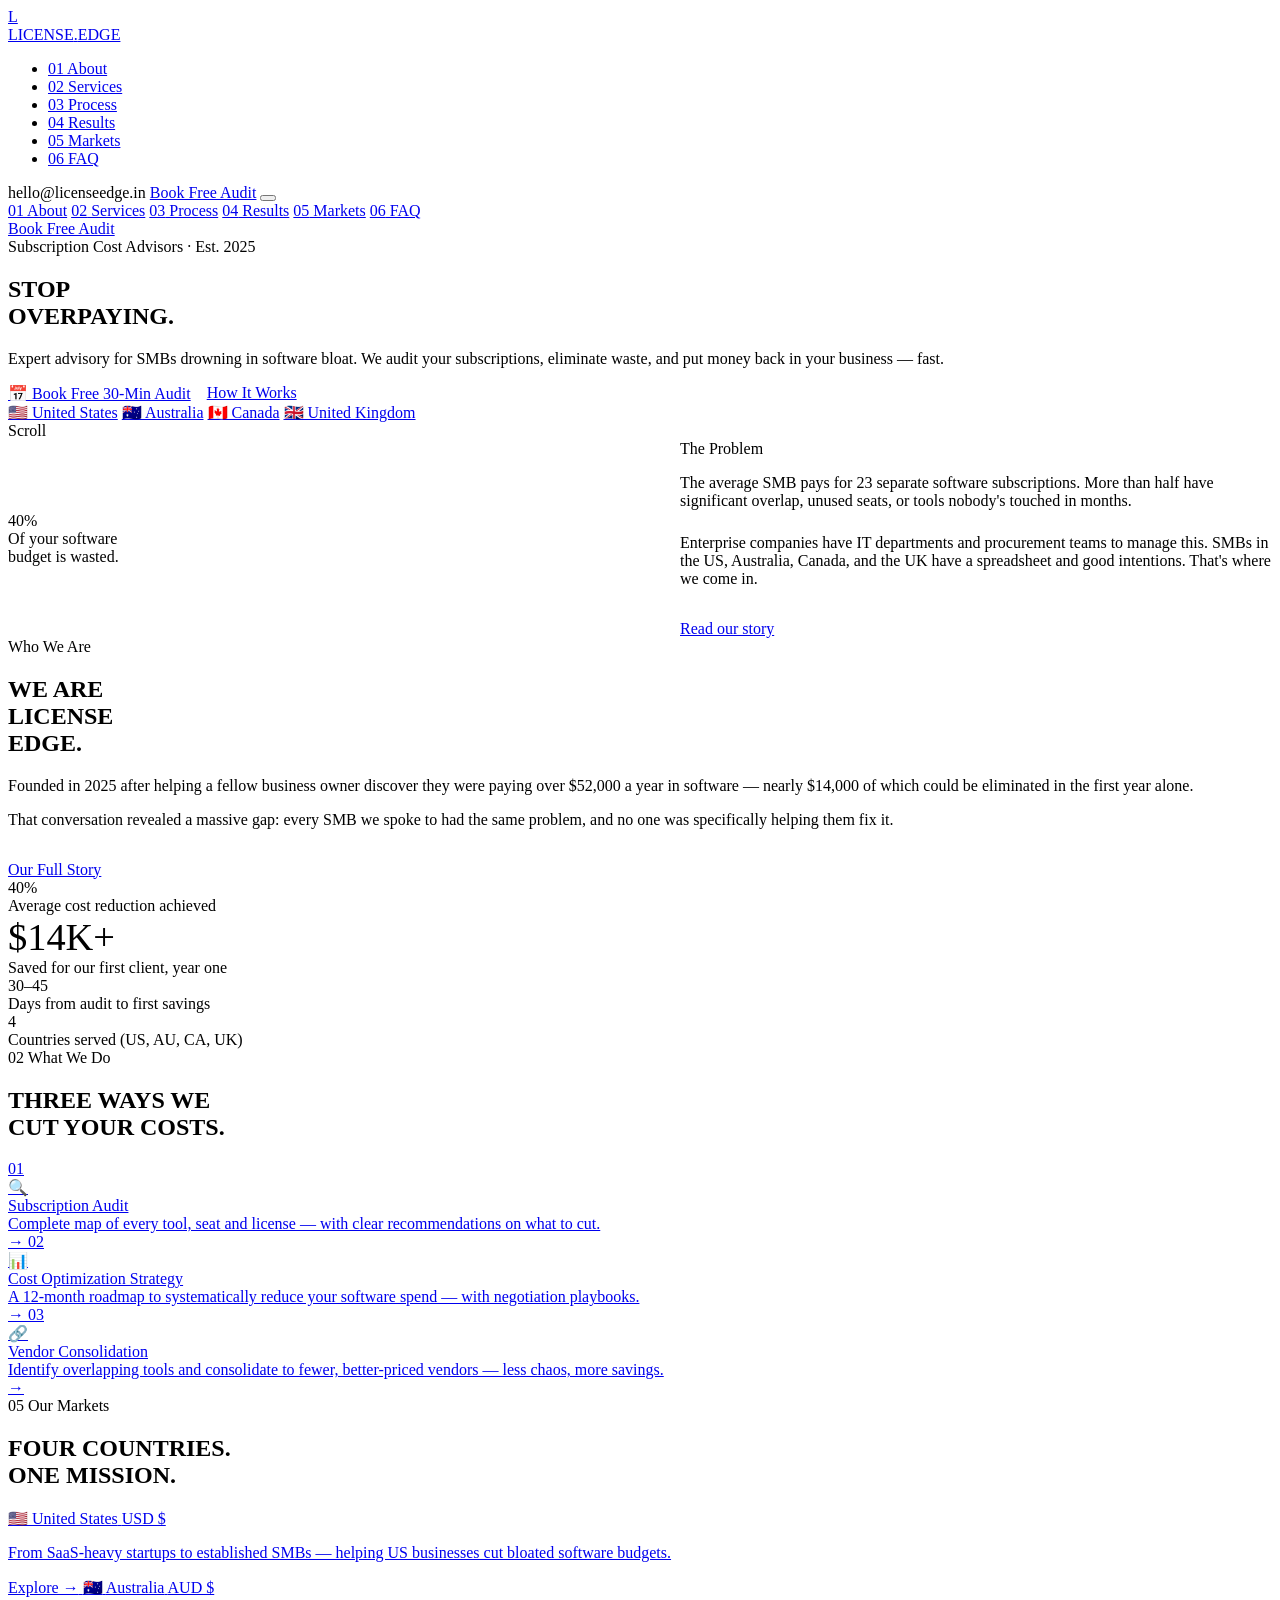
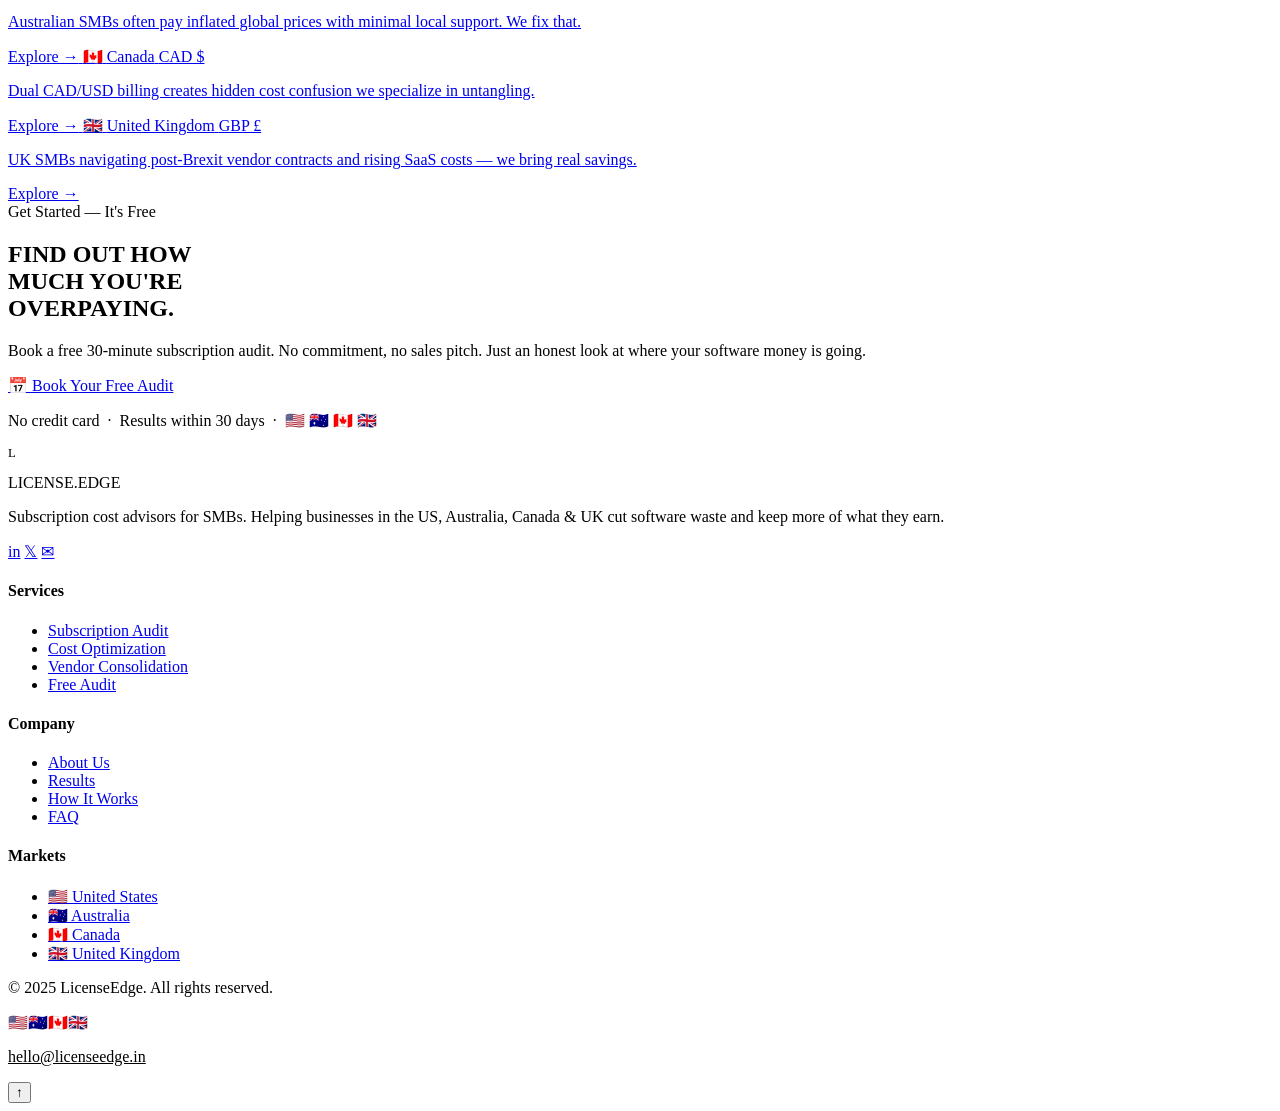
==== commit a0a28b4a: "Add files via upload" ====
--- a/index.html
+++ b/index.html
@@ -1,1423 +1,306 @@
 <!DOCTYPE html>
 <html lang="en">
 <head>
-    <meta charset="UTF-8">
-    <meta name="viewport" content="width=device-width, initial-scale=1.0">
-    <meta name="description" content="LicenseEdge - Save up to 40% on Adobe licensing costs with zero upfront fees. Results-only pricing. Free audit in 20 minutes.">
-    <meta name="keywords" content="Adobe licensing, cost optimization, software savings, Adobe discount">
-    <title>LicenseEdge - Adobe Cost Optimization | Save 40% on Adobe Licenses</title>
-    <style>
-        * {
-            margin: 0;
-            padding: 0;
-            box-sizing: border-box;
-        }
-
-        :root {
-            --primary: #1a1a1a;
-            --secondary: #d4af37;
-            --accent: #ffffff;
-            --text-light: #f5f5f5;
-            --text-dark: #1a1a1a;
-            --bg-dark: #0f0f0f;
-            --success: #4CAF50;
-            --error: #ff6b6b;
-        }
-
-        body {
-            font-family: 'Segoe UI', Tahoma, Geneva, Verdana, sans-serif;
-            background: linear-gradient(135deg, #0f0f0f 0%, #1a1a1a 100%);
-            color: var(--text-light);
-            line-height: 1.6;
-            overflow-x: hidden;
-        }
-
-        /* Navigation */
-        nav {
-            position: fixed;
-            top: 0;
-            left: 0;
-            right: 0;
-            background: rgba(15, 15, 15, 0.98);
-            backdrop-filter: blur(10px);
-            padding: 1.5rem 5%;
-            display: flex;
-            justify-content: space-between;
-            align-items: center;
-            z-index: 1000;
-            border-bottom: 1px solid rgba(212, 175, 55, 0.2);
-        }
-
-        .logo {
-            font-size: 1.8rem;
-            font-weight: 700;
-            letter-spacing: 2px;
-            color: var(--secondary);
-        }
-
-        nav ul {
-            display: flex;
-            gap: 2rem;
-            list-style: none;
-        }
-
-        nav a {
-            color: var(--text-light);
-            text-decoration: none;
-            font-size: 0.95rem;
-            transition: color 0.3s;
-            cursor: pointer;
-        }
-
-        nav a:hover {
-            color: var(--secondary);
-        }
-
-        .cta-button {
-            background: var(--secondary);
-            color: var(--text-dark);
-            padding: 0.8rem 1.8rem;
-            border-radius: 4px;
-            font-weight: 600;
-            cursor: pointer;
-            border: none;
-            transition: all 0.3s;
-        }
-
-        .cta-button:hover {
-            background: #e5c158;
-            transform: translateY(-2px);
-            box-shadow: 0 5px 15px rgba(212, 175, 55, 0.3);
-        }
-
-        /* Hero Section */
-        .hero {
-            margin-top: 80px;
-            padding: 8rem 5% 6rem;
-            text-align: center;
-            min-height: 70vh;
-            display: flex;
-            flex-direction: column;
-            justify-content: center;
-            background: linear-gradient(135deg, rgba(212, 175, 55, 0.05) 0%, transparent 100%);
-        }
-
-        .hero h1 {
-            font-size: 3.5rem;
-            font-weight: 700;
-            margin-bottom: 1rem;
-            line-height: 1.2;
-        }
-
-        .hero .highlight {
-            color: var(--secondary);
-            font-style: italic;
-        }
-
-        .hero p {
-            font-size: 1.2rem;
-            max-width: 700px;
-            margin: 2rem auto;
-            color: #bbb;
-        }
-
-        .hero-buttons {
-            display: flex;
-            gap: 1rem;
-            justify-content: center;
-            margin-top: 2rem;
-            flex-wrap: wrap;
-        }
-
-        .button-secondary {
-            background: transparent;
-            border: 2px solid var(--secondary);
-            color: var(--secondary);
-            padding: 0.9rem 2rem;
-            border-radius: 4px;
-            cursor: pointer;
-            font-weight: 600;
-            transition: all 0.3s;
-        }
-
-        .button-secondary:hover {
-            background: var(--secondary);
-            color: var(--text-dark);
-        }
-
-        /* Stats Section */
-        .stats {
-            padding: 4rem 5%;
-            display: grid;
-            grid-template-columns: repeat(auto-fit, minmax(250px, 1fr));
-            gap: 2rem;
-            text-align: center;
-            border-top: 1px solid rgba(212, 175, 55, 0.2);
-        }
-
-        .stat-card {
-            padding: 2rem;
-            border: 1px solid rgba(212, 175, 55, 0.3);
-            background: rgba(212, 175, 55, 0.02);
-            border-radius: 4px;
-        }
-
-        .stat-number {
-            font-size: 2.8rem;
-            font-weight: 700;
-            color: var(--secondary);
-            margin-bottom: 0.5rem;
-        }
-
-        .stat-label {
-            font-size: 1rem;
-            color: #bbb;
-        }
-
-        /* Services Section */
-        .services {
-            padding: 6rem 5%;
-            background: rgba(212, 175, 55, 0.03);
-        }
-
-        .services h2 {
-            font-size: 2.5rem;
-            margin-bottom: 3rem;
-            text-align: center;
-        }
-
-        .services-grid {
-            display: grid;
-            grid-template-columns: repeat(auto-fit, minmax(300px, 1fr));
-            gap: 2rem;
-        }
-
-        .service-card {
-            padding: 2.5rem;
-            background: linear-gradient(135deg, rgba(212, 175, 55, 0.1) 0%, rgba(212, 175, 55, 0.02) 100%);
-            border: 1px solid rgba(212, 175, 55, 0.3);
-            border-radius: 4px;
-            transition: transform 0.3s, box-shadow 0.3s;
-        }
-
-        .service-card:hover {
-            transform: translateY(-5px);
-            box-shadow: 0 10px 25px rgba(212, 175, 55, 0.15);
-        }
-
-        .service-icon {
-            font-size: 2.5rem;
-            margin-bottom: 1rem;
-        }
-
-        .service-card h3 {
-            font-size: 1.5rem;
-            margin-bottom: 1rem;
-            color: var(--secondary);
-        }
-
-        .service-card p {
-            color: #bbb;
-            line-height: 1.8;
-        }
-
-        /* Results Section */
-        .results {
-            padding: 6rem 5%;
-        }
-
-        .results h2 {
-            font-size: 2.5rem;
-            margin-bottom: 3rem;
-            text-align: center;
-        }
-
-        .results-grid {
-            display: grid;
-            grid-template-columns: repeat(auto-fit, minmax(280px, 1fr));
-            gap: 2rem;
-        }
-
-        .result-card {
-            padding: 2.5rem;
-            background: rgba(212, 175, 55, 0.05);
-            border: 1px solid rgba(212, 175, 55, 0.2);
-            border-radius: 4px;
-        }
-
-        .result-number {
-            font-size: 2.5rem;
-            color: var(--secondary);
-            font-weight: 700;
-            margin-bottom: 0.5rem;
-        }
-
-        .result-label {
-            color: #bbb;
-            margin-bottom: 1rem;
-        }
-
-        .result-description {
-            font-size: 0.9rem;
-            color: #999;
-        }
-
-        /* About Us Section */
-        .about-us {
-            padding: 6rem 5%;
-            background: rgba(212, 175, 55, 0.03);
-        }
-
-        .about-us h2 {
-            font-size: 2.5rem;
-            margin-bottom: 1rem;
-            text-align: center;
-        }
-
-        .about-intro {
-            text-align: center;
-            max-width: 700px;
-            margin: 0 auto 4rem;
-            color: #bbb;
-            line-height: 1.8;
-            font-size: 1.1rem;
-        }
-
-        .team-grid {
-            display: grid;
-            grid-template-columns: repeat(auto-fit, minmax(350px, 1fr));
-            gap: 3rem;
-            margin-bottom: 4rem;
-        }
-
-        .team-member {
-            text-align: center;
-        }
-
-        .member-image {
-            width: 100%;
-            max-width: 300px;
-            height: 400px;
-            border-radius: 8px;
-            overflow: hidden;
-            margin: 0 auto 2rem;
-            border: 2px solid rgba(212, 175, 55, 0.3);
-            box-shadow: 0 10px 30px rgba(212, 175, 55, 0.1);
-        }
-
-        .member-image img {
-            width: 100%;
-            height: 100%;
-            object-fit: cover;
-        }
-
-        .member-info h3 {
-            font-size: 1.8rem;
-            color: var(--secondary);
-            margin-bottom: 0.5rem;
-        }
-
-        .member-title {
-            font-size: 1.1rem;
-            color: #bbb;
-            margin-bottom: 1.5rem;
-        }
-
-        .member-bio {
-            color: #999;
-            line-height: 1.8;
-        }
-
-        /* Comparison Chart */
-        .comparison {
-            padding: 6rem 5%;
-            background: rgba(212, 175, 55, 0.03);
-        }
-
-        .comparison h2 {
-            font-size: 2.5rem;
-            margin-bottom: 3rem;
-            text-align: center;
-        }
-
-        .comparison-table {
-            overflow-x: auto;
-            margin-bottom: 2rem;
-        }
-
-        table {
-            width: 100%;
-            border-collapse: collapse;
-        }
-
-        th, td {
-            padding: 1.5rem;
-            text-align: left;
-            border-bottom: 1px solid rgba(212, 175, 55, 0.2);
-        }
-
-        th {
-            background: rgba(212, 175, 55, 0.1);
-            color: var(--secondary);
-            font-weight: 600;
-        }
-
-        td {
-            color: #bbb;
-        }
-
-        .check {
-            color: var(--success);
-            font-weight: bold;
-        }
-
-        .cross {
-            color: var(--error);
-        }
-
-        /* Testimonials Section */
-        .testimonials {
-            padding: 6rem 5%;
-        }
-
-        .testimonials h2 {
-            font-size: 2.5rem;
-            margin-bottom: 3rem;
-            text-align: center;
-        }
-
-        .testimonials-grid {
-            display: grid;
-            grid-template-columns: repeat(auto-fit, minmax(320px, 1fr));
-            gap: 2rem;
-        }
-
-        .testimonial-card {
-            padding: 2.5rem;
-            background: rgba(212, 175, 55, 0.05);
-            border: 1px solid rgba(212, 175, 55, 0.2);
-            border-radius: 4px;
-            position: relative;
-        }
-
-        .testimonial-header {
-            display: flex;
-            align-items: center;
-            gap: 1rem;
-            margin-bottom: 1.5rem;
-        }
-
-        .testimonial-avatar {
-            width: 60px;
-            height: 60px;
-            border-radius: 50%;
-            display: flex;
-            align-items: center;
-            justify-content: center;
-            font-weight: 700;
-            color: white;
-            font-size: 1.2rem;
-        }
-
-        .testimonial-info h4 {
-            color: var(--secondary);
-            margin-bottom: 0.3rem;
-        }
-
-        .testimonial-info p {
-            font-size: 0.9rem;
-            color: #999;
-        }
-
-        .testimonial-text {
-            color: #bbb;
-            font-style: italic;
-            margin-bottom: 1rem;
-            line-height: 1.8;
-        }
-
-        .testimonial-rating {
-            color: var(--secondary);
-            font-size: 0.9rem;
-        }
-
-        /* Company Logos Section */
-        .logos {
-            padding: 4rem 5%;
-            text-align: center;
-            background: rgba(212, 175, 55, 0.02);
-        }
-
-        .logos h3 {
-            font-size: 1.3rem;
-            margin-bottom: 2rem;
-            color: #bbb;
-        }
-
-        .logos-grid {
-            display: grid;
-            grid-template-columns: repeat(auto-fit, minmax(150px, 1fr));
-            gap: 2rem;
-            align-items: center;
-        }
-
-        .logo-box {
-            padding: 2rem;
-            border: 1px solid rgba(212, 175, 55, 0.2);
-            border-radius: 4px;
-            background: rgba(212, 175, 55, 0.05);
-            font-weight: 600;
-            color: var(--secondary);
-            transition: all 0.3s;
-        }
-
-        .logo-box:hover {
-            background: rgba(212, 175, 55, 0.1);
-            border-color: rgba(212, 175, 55, 0.4);
-        }
-
-        /* FAQ Section */
-        .faq {
-            padding: 6rem 5%;
-        }
-
-        .faq h2 {
-            font-size: 2.5rem;
-            margin-bottom: 3rem;
-            text-align: center;
-        }
-
-        .faq-container {
-            max-width: 800px;
-            margin: 0 auto;
-        }
-
-        .faq-item {
-            margin-bottom: 1.5rem;
-            border: 1px solid rgba(212, 175, 55, 0.2);
-            border-radius: 4px;
-            overflow: hidden;
-        }
-
-        .faq-question {
-            padding: 1.5rem;
-            background: rgba(212, 175, 55, 0.05);
-            cursor: pointer;
-            display: flex;
-            justify-content: space-between;
-            align-items: center;
-            transition: background 0.3s;
-        }
-
-        .faq-question:hover {
-            background: rgba(212, 175, 55, 0.1);
-        }
-
-        .faq-question h4 {
-            color: var(--secondary);
-            margin: 0;
-        }
-
-        .faq-toggle {
-            color: var(--secondary);
-            font-weight: bold;
-            transition: transform 0.3s;
-        }
-
-        .faq-item.active .faq-toggle {
-            transform: rotate(180deg);
-        }
-
-        .faq-answer {
-            padding: 0 1.5rem;
-            max-height: 0;
-            overflow: hidden;
-            transition: all 0.3s ease;
-            color: #bbb;
-        }
-
-        .faq-item.active .faq-answer {
-            padding: 1.5rem;
-            max-height: 500px;
-        }
-
-        /* Why Choose Us Section */
-        .why-us {
-            padding: 6rem 5%;
-            background: rgba(212, 175, 55, 0.03);
-        }
-
-        .why-us h2 {
-            font-size: 2.5rem;
-            margin-bottom: 3rem;
-            text-align: center;
-        }
-
-        .why-us-grid {
-            display: grid;
-            grid-template-columns: repeat(auto-fit, minmax(280px, 1fr));
-            gap: 2rem;
-        }
-
-        /* Newsletter Section */
-        .newsletter {
-            padding: 4rem 5%;
-            background: linear-gradient(135deg, rgba(212, 175, 55, 0.1) 0%, rgba(212, 175, 55, 0.05) 100%);
-            border-top: 2px solid rgba(212, 175, 55, 0.3);
-            border-bottom: 2px solid rgba(212, 175, 55, 0.3);
-        }
-
-        .newsletter-content {
-            max-width: 600px;
-            margin: 0 auto;
-            text-align: center;
-        }
-
-        .newsletter h3 {
-            font-size: 1.8rem;
-            color: var(--secondary);
-            margin-bottom: 1rem;
-        }
-
-        .newsletter p {
-            color: #bbb;
-            margin-bottom: 2rem;
-        }
-
-        .newsletter-form {
-            display: flex;
-            gap: 1rem;
-            margin-bottom: 1rem;
-        }
-
-        .newsletter-form input {
-            flex: 1;
-            padding: 0.9rem;
-            background: rgba(212, 175, 55, 0.1);
-            border: 1px solid rgba(212, 175, 55, 0.3);
-            border-radius: 4px;
-            color: var(--text-light);
-            font-size: 0.95rem;
-        }
-
-        .newsletter-form input::placeholder {
-            color: #666;
-        }
-
-        .newsletter-form input:focus {
-            outline: none;
-            border-color: var(--secondary);
-            background: rgba(212, 175, 55, 0.15);
-        }
-
-        .newsletter-form button {
-            padding: 0.9rem 2rem;
-            background: var(--secondary);
-            color: var(--text-dark);
-            border: none;
-            border-radius: 4px;
-            font-weight: 600;
-            cursor: pointer;
-            transition: all 0.3s;
-        }
-
-        .newsletter-form button:hover {
-            background: #e5c158;
-            transform: translateY(-2px);
-        }
-
-        .newsletter-success {
-            color: var(--success);
-            display: none;
-        }
-
-        /* Trust Badges */
-        .trust-badges {
-            display: flex;
-            justify-content: center;
-            gap: 2rem;
-            margin-top: 2rem;
-            flex-wrap: wrap;
-        }
-
-        .badge {
-            display: flex;
-            align-items: center;
-            gap: 0.5rem;
-            font-size: 0.9rem;
-            color: #bbb;
-        }
-
-        .badge-icon {
-            color: var(--success);
-            font-size: 1.2rem;
-        }
-
-        /* Contact Section */
-        .contact {
-            max-width: 600px;
-            margin: 0 auto;
-            padding: 4rem 5%;
-        }
-
-        .contact h2 {
-            font-size: 2.5rem;
-            margin-bottom: 1rem;
-            text-align: center;
-        }
-
-        .contact > p {
-            text-align: center;
-            color: #bbb;
-            margin-bottom: 2rem;
-        }
-
-        .form-group {
-            margin-bottom: 1.5rem;
-        }
-
-        .form-group label {
-            display: block;
-            margin-bottom: 0.5rem;
-            color: var(--text-light);
-            font-weight: 500;
-        }
-
-        .form-group input,
-        .form-group textarea {
-            width: 100%;
-            padding: 0.9rem;
-            background: rgba(212, 175, 55, 0.05);
-            border: 1px solid rgba(212, 175, 55, 0.2);
-            border-radius: 4px;
-            color: var(--text-light);
-            font-family: inherit;
-            font-size: 0.95rem;
-            transition: all 0.3s;
-        }
-
-        .form-group input:focus,
-        .form-group textarea:focus {
-            outline: none;
-            background: rgba(212, 175, 55, 0.1);
-            border-color: var(--secondary);
-        }
-
-        .form-submit {
-            width: 100%;
-            padding: 1rem;
-            background: var(--secondary);
-            color: var(--text-dark);
-            border: none;
-            border-radius: 4px;
-            font-weight: 600;
-            font-size: 1rem;
-            cursor: pointer;
-            transition: all 0.3s;
-        }
-
-        .form-submit:hover {
-            background: #e5c158;
-            transform: translateY(-2px);
-        }
-
-        .form-submit:disabled {
-            background: #666;
-            cursor: not-allowed;
-            transform: none;
-        }
-
-        #formMessage {
-            margin-top: 1rem;
-            text-align: center;
-            padding: 1rem;
-            background: rgba(76, 175, 80, 0.1);
-            border-radius: 4px;
-            color: var(--success);
-            display: none;
-        }
-
-        /* Page Navigation */
-        .page {
-            display: none;
-        }
-
-        .page.active {
-            display: block;
-        }
-
-        /* Footer */
-        footer {
-            text-align: center;
-            padding: 3rem 5%;
-            background: rgba(212, 175, 55, 0.05);
-            border-top: 1px solid rgba(212, 175, 55, 0.2);
-            color: #bbb;
-            font-size: 0.9rem;
-        }
-
-        footer p {
-            margin: 0.5rem 0;
-        }
-
-        footer a {
-            color: var(--secondary);
-            text-decoration: none;
-        }
-
-        footer a:hover {
-            text-decoration: underline;
-        }
-
-        /* Responsive */
-        @media (max-width: 768px) {
-            nav ul {
-                gap: 1rem;
-                font-size: 0.85rem;
-            }
-
-            .hero h1 {
-                font-size: 2.5rem;
-            }
-
-            .hero-buttons {
-                flex-direction: column;
-            }
-
-            .newsletter-form {
-                flex-direction: column;
-            }
-
-            .services-grid,
-            .testimonials-grid,
-            .results-grid,
-            .why-us-grid,
-            .logos-grid,
-            .team-grid {
-                grid-template-columns: 1fr;
-            }
-        }
-    </style>
+  <meta charset="UTF-8"/>
+  <meta name="viewport" content="width=device-width, initial-scale=1.0"/>
+  <meta name="description" content="LicenseEdge — Subscription cost advisors for SMBs in the US, Australia, Canada & UK. Cut your software spending by up to 40%. Book a free 30-minute audit."/>
+  <meta name="keywords" content="subscription cost optimization, SMB software costs, SaaS spending audit, vendor consolidation, software advisory, US UK Australia Canada"/>
+  <title>LicenseEdge — Subscription Cost Advisors for SMBs</title>
+  <link rel="stylesheet" href="style.css"/>
 </head>
 <body>
-    <!-- Navigation -->
-    <nav>
-        <div class="logo">LicenseEdge</div>
+
+<!-- ── NAV ─────────────────────────────────────────────── -->
+<nav id="nav">
+  <div class="nav-inner">
+    <a href="index.html" class="nav-logo">
+      <div class="nav-logo-mark">L</div>
+      LICENSE<span class="dot">.</span>EDGE
+    </a>
+    <ul class="nav-links">
+      <li><a href="about.html"><span class="num">01</span> About</a></li>
+      <li><a href="services.html"><span class="num">02</span> Services</a></li>
+      <li><a href="how-it-works.html"><span class="num">03</span> Process</a></li>
+      <li><a href="results.html"><span class="num">04</span> Results</a></li>
+      <li><a href="markets.html"><span class="num">05</span> Markets</a></li>
+      <li><a href="faq.html"><span class="num">06</span> FAQ</a></li>
+    </ul>
+    <span class="nav-email">hello@licenseedge.in</span>
+    <a href="contact.html" class="btn btn-gold nav-cta">Book Free Audit</a>
+    <button class="hamburger" onclick="toggleMenu()" aria-label="Open menu">
+      <span></span><span></span><span></span>
+    </button>
+  </div>
+</nav>
+<div class="mobile-menu" id="mobileMenu">
+  <a href="about.html"        onclick="closeMenu()"><span class="num">01</span> About</a>
+  <a href="services.html"     onclick="closeMenu()"><span class="num">02</span> Services</a>
+  <a href="how-it-works.html" onclick="closeMenu()"><span class="num">03</span> Process</a>
+  <a href="results.html"      onclick="closeMenu()"><span class="num">04</span> Results</a>
+  <a href="markets.html"      onclick="closeMenu()"><span class="num">05</span> Markets</a>
+  <a href="faq.html"          onclick="closeMenu()"><span class="num">06</span> FAQ</a>
+  <div class="m-cta">
+    <a href="contact.html" class="btn btn-gold btn-lg" onclick="closeMenu()">Book Free Audit</a>
+  </div>
+</div>
+
+<!-- ══════════════════════════════════════════════════════
+     SECTION 1 — HERO
+══════════════════════════════════════════════════════ -->
+<section class="fs hero-section" style="padding-top:var(--nav-h);">
+  <div class="grid-overlay"></div>
+  <div class="glow-top"></div>
+  <div class="fs-content container">
+    <div class="hero-super reveal">Subscription Cost Advisors · Est. 2025</div>
+    <h1 class="hero-h1 reveal delay-1">
+      STOP<br/>
+      OVER<span class="highlight">PAYING.</span>
+    </h1>
+    <p class="hero-sub reveal delay-2">
+      Expert advisory for SMBs drowning in software bloat. We audit your subscriptions,
+      eliminate waste, and put money back in your business — fast.
+    </p>
+    <div class="reveal delay-3" style="display:flex;gap:16px;flex-wrap:wrap;">
+      <a href="contact.html" class="btn btn-gold btn-lg">📅 Book Free 30-Min Audit</a>
+      <a href="how-it-works.html" class="btn btn-ghost btn-lg">How It Works</a>
+    </div>
+    <div class="hero-flags reveal delay-4">
+      <a href="us.html"          class="hero-flag-pill">🇺🇸 United States</a>
+      <a href="australia.html"   class="hero-flag-pill">🇦🇺 Australia</a>
+      <a href="canada.html"      class="hero-flag-pill">🇨🇦 Canada</a>
+      <a href="uk.html"          class="hero-flag-pill">🇬🇧 United Kingdom</a>
+    </div>
+  </div>
+  <div class="scroll-cue">
+    <span>Scroll</span>
+    <div class="scroll-cue-arrow"></div>
+  </div>
+</section>
+
+<!-- ══════════════════════════════════════════════════════
+     SECTION 2 — THE PROBLEM (big stat)
+══════════════════════════════════════════════════════ -->
+<section class="fs stat-section">
+  <div class="grid-overlay" style="opacity:0.4;"></div>
+  <div class="fs-content container">
+    <div style="display:grid;grid-template-columns:1fr 1fr;gap:80px;align-items:center;">
+      <div>
+        <span class="stat-number-big reveal" data-count="40" data-suffix="%">40%</span>
+        <div class="stat-label-big reveal delay-1">Of your software<br/>budget is wasted.</div>
+      </div>
+      <div class="reveal delay-2">
+        <span class="section-super">The Problem</span>
+        <p class="stat-desc" style="margin-bottom:24px;">
+          The average SMB pays for 23 separate software subscriptions. More than half have significant
+          overlap, unused seats, or tools nobody's touched in months.
+        </p>
+        <p class="stat-desc" style="margin-bottom:32px;">
+          Enterprise companies have IT departments and procurement teams to manage this.
+          SMBs in the US, Australia, Canada, and the UK have a spreadsheet and good intentions.
+          That's where we come in.
+        </p>
+        <a href="about.html" class="arrow-link">Read our story</a>
+      </div>
+    </div>
+  </div>
+</section>
+
+<!-- ══════════════════════════════════════════════════════
+     SECTION 3 — WHO WE ARE
+══════════════════════════════════════════════════════ -->
+<section class="fs who-section" style="border-top:1px solid var(--border);">
+  <div class="glow-bottom"></div>
+  <div class="fs-content container">
+    <div class="who-grid">
+      <div class="who-text">
+        <span class="who-tag reveal">Who We Are</span>
+        <h2 class="who-h2 reveal delay-1">WE ARE<br/><span class="highlight">LICENSE<br/>EDGE.</span></h2>
+        <p class="reveal delay-2">
+          Founded in 2025 after helping a fellow business owner discover they were paying
+          over $52,000 a year in software — nearly $14,000 of which could be eliminated in the first year alone.
+        </p>
+        <p class="reveal delay-2" style="margin-top:16px;">
+          That conversation revealed a massive gap: every SMB we spoke to had the same problem,
+          and no one was specifically helping them fix it.
+        </p>
+        <div class="reveal delay-3" style="margin-top:32px;">
+          <a href="about.html" class="btn btn-outline">Our Full Story</a>
+        </div>
+      </div>
+      <div class="who-stats reveal delay-2">
+        <div class="who-stat-item">
+          <div class="who-card-stat" data-count="40" data-suffix="%">40%</div>
+          <div class="who-card-label">Average cost reduction achieved</div>
+        </div>
+        <div class="who-stat-item">
+          <div class="who-card-stat" style="font-size:2.4rem;" data-count="14" data-prefix="$" data-suffix="K+">$14K+</div>
+          <div class="who-card-label">Saved for our first client, year one</div>
+        </div>
+        <div class="who-stat-item">
+          <div class="who-card-stat">30–45</div>
+          <div class="who-card-label">Days from audit to first savings</div>
+        </div>
+        <div class="who-stat-item">
+          <div class="who-card-stat">4</div>
+          <div class="who-card-label">Countries served (US, AU, CA, UK)</div>
+        </div>
+      </div>
+    </div>
+  </div>
+</section>
+
+<!-- ══════════════════════════════════════════════════════
+     SECTION 4 — SERVICES TEASER
+══════════════════════════════════════════════════════ -->
+<section class="fs services-section">
+  <div class="fs-content container">
+    <span class="services-tag reveal">02 What We Do</span>
+    <h2 class="services-h2 reveal delay-1">THREE WAYS WE<br/><span class="highlight">CUT YOUR COSTS.</span></h2>
+    <div class="services-list">
+      <a href="services.html" class="service-row reveal delay-1">
+        <span class="sr-num">01</span>
+        <div class="sr-icon">🔍</div>
+        <div style="flex:1;">
+          <div class="sr-title">Subscription Audit</div>
+          <div class="sr-desc">Complete map of every tool, seat and license — with clear recommendations on what to cut.</div>
+        </div>
+        <span class="sr-arrow">→</span>
+      </a>
+      <a href="services.html" class="service-row reveal delay-2">
+        <span class="sr-num">02</span>
+        <div class="sr-icon">📊</div>
+        <div style="flex:1;">
+          <div class="sr-title">Cost Optimization Strategy</div>
+          <div class="sr-desc">A 12-month roadmap to systematically reduce your software spend — with negotiation playbooks.</div>
+        </div>
+        <span class="sr-arrow">→</span>
+      </a>
+      <a href="services.html" class="service-row reveal delay-3">
+        <span class="sr-num">03</span>
+        <div class="sr-icon">🔗</div>
+        <div style="flex:1;">
+          <div class="sr-title">Vendor Consolidation</div>
+          <div class="sr-desc">Identify overlapping tools and consolidate to fewer, better-priced vendors — less chaos, more savings.</div>
+        </div>
+        <span class="sr-arrow">→</span>
+      </a>
+    </div>
+  </div>
+</section>
+
+<!-- ══════════════════════════════════════════════════════
+     SECTION 5 — MARKETS (clickable country tiles)
+══════════════════════════════════════════════════════ -->
+<section class="fs markets-section" style="border-top:1px solid var(--border);">
+  <div class="glow-top"></div>
+  <div class="fs-content container">
+    <span class="services-tag reveal">05 Our Markets</span>
+    <h2 class="markets-h2 reveal delay-1">FOUR COUNTRIES.<br/><span class="highlight">ONE MISSION.</span></h2>
+    <div class="markets-grid-home reveal delay-2">
+      <a href="us.html" class="market-tile">
+        <span class="market-flag-xl">🇺🇸</span>
+        <span class="market-tile-country">United States</span>
+        <span class="market-tile-currency">USD $</span>
+        <p class="market-tile-desc">From SaaS-heavy startups to established SMBs — helping US businesses cut bloated software budgets.</p>
+        <span class="market-tile-cta">Explore →</span>
+      </a>
+      <a href="australia.html" class="market-tile">
+        <span class="market-flag-xl">🇦🇺</span>
+        <span class="market-tile-country">Australia</span>
+        <span class="market-tile-currency">AUD $</span>
+        <p class="market-tile-desc">Australian SMBs often pay inflated global prices with minimal local support. We fix that.</p>
+        <span class="market-tile-cta">Explore →</span>
+      </a>
+      <a href="canada.html" class="market-tile">
+        <span class="market-flag-xl">🇨🇦</span>
+        <span class="market-tile-country">Canada</span>
+        <span class="market-tile-currency">CAD $</span>
+        <p class="market-tile-desc">Dual CAD/USD billing creates hidden cost confusion we specialize in untangling.</p>
+        <span class="market-tile-cta">Explore →</span>
+      </a>
+      <a href="uk.html" class="market-tile">
+        <span class="market-flag-xl">🇬🇧</span>
+        <span class="market-tile-country">United Kingdom</span>
+        <span class="market-tile-currency">GBP £</span>
+        <p class="market-tile-desc">UK SMBs navigating post-Brexit vendor contracts and rising SaaS costs — we bring real savings.</p>
+        <span class="market-tile-cta">Explore →</span>
+      </a>
+    </div>
+  </div>
+</section>
+
+<!-- ══════════════════════════════════════════════════════
+     SECTION 6 — FINAL CTA
+══════════════════════════════════════════════════════ -->
+<section class="fs cta-fs">
+  <div class="grid-overlay"></div>
+  <div class="glow-top"></div>
+  <div class="fs-content container text-center">
+    <span class="cta-fs-super reveal">Get Started — It's Free</span>
+    <h2 class="cta-fs-h2 reveal delay-1">FIND OUT HOW<br/>MUCH YOU'RE<br/><span class="highlight">OVERPAYING.</span></h2>
+    <p class="cta-fs-sub reveal delay-2">
+      Book a free 30-minute subscription audit. No commitment, no sales pitch.
+      Just an honest look at where your software money is going.
+    </p>
+    <div class="reveal delay-3">
+      <a href="contact.html" class="btn btn-gold btn-lg">📅 Book Your Free Audit</a>
+    </div>
+    <p class="cta-note reveal delay-4">No credit card &nbsp;·&nbsp; Results within 30 days &nbsp;·&nbsp; 🇺🇸 🇦🇺 🇨🇦 🇬🇧</p>
+  </div>
+</section>
+
+<!-- ── FOOTER ────────────────────────────────────────────── -->
+<footer>
+  <div class="container">
+    <div class="footer-grid">
+      <div class="footer-brand">
+        <div class="footer-brand-logo">
+          <div class="nav-logo-mark" style="width:28px;height:28px;font-size:0.8rem;border-radius:5px;">L</div>
+          LICENSE<span class="dot">.</span>EDGE
+        </div>
+        <p>Subscription cost advisors for SMBs. Helping businesses in the US, Australia, Canada &amp; UK cut software waste and keep more of what they earn.</p>
+        <div class="footer-social">
+          <a class="soc-btn" href="#" title="LinkedIn">in</a>
+          <a class="soc-btn" href="#" title="Twitter/X">𝕏</a>
+          <a class="soc-btn" href="mailto:hello@licenseedge.in" title="Email">✉</a>
+        </div>
+      </div>
+      <div class="footer-col">
+        <h4>Services</h4>
         <ul>
-            <li><a onclick="showPage('home')">Home</a></li>
-            <li><a onclick="showPage('about')">About</a></li>
-            <li><a onclick="showPage('how')">How It Works</a></li>
-            <li><a onclick="showPage('faq')">FAQ</a></li>
-            <li><a onclick="showPage('contact')">Contact</a></li>
+          <li><a href="services.html">Subscription Audit</a></li>
+          <li><a href="services.html">Cost Optimization</a></li>
+          <li><a href="services.html">Vendor Consolidation</a></li>
+          <li><a href="contact.html">Free Audit</a></li>
         </ul>
-        <button class="cta-button" onclick="showPage('contact')">Get Free Audit</button>
-    </nav>
-
-    <!-- HOME PAGE -->
-    <div id="home" class="page active">
-        <!-- Hero Section -->
-        <section class="hero">
-            <h1>Save Up to <span class="highlight">40% on Adobe</span> Without the Hassle</h1>
-            <p>We negotiate better Adobe licensing deals on your behalf. You only pay us when you save money (20% of your savings). Zero upfront fees. Results-only pricing.</p>
-            <div class="hero-buttons">
-                <button class="cta-button" onclick="showPage('contact')">Get Your Free Audit (20 min)</button>
-                <button class="button-secondary" onclick="showPage('how')">How It Works</button>
-            </div>
-        </section>
-
-        <!-- Stats Section -->
-        <section class="stats">
-            <div class="stat-card">
-                <div class="stat-number">$2.3M+</div>
-                <div class="stat-label">In Client Savings</div>
-            </div>
-            <div class="stat-card">
-                <div class="stat-number">500+</div>
-                <div class="stat-label">Businesses Helped</div>
-            </div>
-            <div class="stat-card">
-                <div class="stat-number">$48K</div>
-                <div class="stat-label">Average Savings Per Client</div>
-            </div>
-            <div class="stat-card">
-                <div class="stat-number">24hrs</div>
-                <div class="stat-label">Average Response Time</div>
-            </div>
-        </section>
-
-        <!-- Services Section -->
-        <section class="services">
-            <h2>Our Services</h2>
-            <div class="services-grid">
-                <div class="service-card">
-                    <div class="service-icon">📊</div>
-                    <h3>Free Audit</h3>
-                    <p>20-minute review of your current Adobe licenses and spending. We identify all optimization opportunities and calculate your potential savings.</p>
-                </div>
-
-                <div class="service-card">
-                    <div class="service-icon">💰</div>
-                    <h3>Negotiation</h3>
-                    <p>We handle all negotiations with Adobe, leveraging our industry relationships and benchmarking data to secure the best possible rates for you.</p>
-                </div>
-
-                <div class="service-card">
-                    <div class="service-icon">🔄</div>
-                    <h3>License Optimization</h3>
-                    <p>Right-size your Adobe portfolio. We help you choose the perfect mix of licenses, unused features, and upgrade paths for your team.</p>
-                </div>
-
-                <div class="service-card">
-                    <div class="service-icon">📈</div>
-                    <h3>Ongoing Support</h3>
-                    <p>Monitor your licenses and spending. Get alerts when renewals approach and recommendations on future optimizations.</p>
-                </div>
-
-                <div class="service-card">
-                    <div class="service-icon">🤝</div>
-                    <h3>Complete Transparency</h3>
-                    <p>Monthly reports showing your spend, savings, and how we're working to maximize your value from Adobe. No surprises.</p>
-                </div>
-
-                <div class="service-card">
-                    <div class="service-icon">⚡</div>
-                    <h3>Fast Deployment</h3>
-                    <p>From audit to new deal: typically 30-45 days. Quick process, immediate savings without disrupting your workflows.</p>
-                </div>
-            </div>
-        </section>
-
-        <!-- Results Section -->
-        <section class="results">
-            <h2>Real Results for Real Businesses</h2>
-            <div class="results-grid">
-                <div class="result-card">
-                    <div class="result-number">35%</div>
-                    <div class="result-label">Average Annual Savings</div>
-                    <div class="result-description">Across all clients in creative and marketing services</div>
-                </div>
-
-                <div class="result-card">
-                    <div class="result-number">$125K</div>
-                    <div class="result-label">Largest Single Client Save</div>
-                    <div class="result-description">Enterprise organization optimizing 500+ licenses</div>
-                </div>
-
-                <div class="result-card">
-                    <div class="result-number">48hrs</div>
-                    <div class="result-label">Fastest Implementation</div>
-                    <div class="result-description">From audit to activated new contract</div>
-                </div>
-
-                <div class="result-card">
-                    <div class="result-number">98%</div>
-                    <div class="result-label">Client Satisfaction</div>
-                    <div class="result-description">Clients renewing service year-over-year</div>
-                </div>
-            </div>
-        </section>
-
-        <!-- Comparison Chart -->
-        <section class="comparison">
-            <h2>Why LicenseEdge vs. DIY or Other Providers</h2>
-            <div class="comparison-table">
-                <table>
-                    <thead>
-                        <tr>
-                            <th>Feature</th>
-                            <th>LicenseEdge</th>
-                            <th>Negotiate Yourself</th>
-                            <th>Other Consultants</th>
-                        </tr>
-                    </thead>
-                    <tbody>
-                        <tr>
-                            <td>Expert Negotiation</td>
-                            <td><span class="check">✓</span></td>
-                            <td><span class="cross">✗</span></td>
-                            <td><span class="check">✓</span></td>
-                        </tr>
-                        <tr>
-                            <td>Industry Data & Benchmarks</td>
-                            <td><span class="check">✓</span></td>
-                            <td><span class="cross">✗</span></td>
-                            <td><span class="check">✓</span></td>
-                        </tr>
-                        <tr>
-                            <td>Results-Only Pricing</td>
-                            <td><span class="check">✓ (20% of savings)</span></td>
-                            <td><span class="cross">N/A</span></td>
-                            <td><span class="cross">✗ (Fixed hourly/project)</span></td>
-                        </tr>
-                        <tr>
-                            <td>24-Hour Response</td>
-                            <td><span class="check">✓</span></td>
-                            <td><span class="cross">N/A</span></td>
-                            <td><span class="cross">✗ (2-3 days typical)</span></td>
-                        </tr>
-                        <tr>
-                            <td>Transparent Reporting</td>
-                            <td><span class="check">✓ Monthly</span></td>
-                            <td><span class="cross">N/A</span></td>
-                            <td><span class="check">✓</span></td>
-                        </tr>
-                        <tr>
-                            <td>No Upfront Cost</td>
-                            <td><span class="check">✓</span></td>
-                            <td><span class="check">✓</span></td>
-                            <td><span class="cross">✗</span></td>
-                        </tr>
-                    </tbody>
-                </table>
-            </div>
-        </section>
-
-        <!-- Testimonials Section -->
-        <section class="testimonials">
-            <h2>Trusted by Leading Companies</h2>
-            <div class="logos">
-                <h3>Our Clients Include:</h3>
-                <div class="logos-grid">
-                    <div class="logo-box">TechFlow Studios</div>
-                    <div class="logo-box">Creative Minds Inc</div>
-                    <div class="logo-box">Design & Co</div>
-                    <div class="logo-box">Digital Ventures</div>
-                    <div class="logo-box">Brand Collective</div>
-                    <div class="logo-box">Media Innovations</div>
-                </div>
-            </div>
-
-            <div class="testimonials-grid" style="margin-top: 3rem;">
-                <div class="testimonial-card">
-                    <div class="testimonial-header">
-                        <div class="testimonial-avatar" style="background: linear-gradient(135deg, #667eea 0%, #764ba2 100%);">TF</div>
-                        <div class="testimonial-info">
-                            <h4>Sarah Mitchell</h4>
-                            <p>Creative Director, TechFlow Studios</p>
-                        </div>
-                    </div>
-                    <div class="testimonial-text">"LicenseEdge saved us $32,000 annually on Adobe. The best part? We only paid when we saw results. Professional, transparent, and efficient."</div>
-                    <div class="testimonial-rating">★★★★★</div>
-                </div>
-
-                <div class="testimonial-card">
-                    <div class="testimonial-header">
-                        <div class="testimonial-avatar" style="background: linear-gradient(135deg, #f093fb 0%, #f5576c 100%);">CM</div>
-                        <div class="testimonial-info">
-                            <h4>Marcus Chen</h4>
-                            <p>VP Operations, Creative Minds Inc</p>
-                        </div>
-                    </div>
-                    <div class="testimonial-text">"We went through the free audit skeptical. Within 3 weeks, we had a new contract saving us 38% annually. They knew the market better than we did."</div>
-                    <div class="testimonial-rating">★★★★★</div>
-                </div>
-
-                <div class="testimonial-card">
-                    <div class="testimonial-header">
-                        <div class="testimonial-avatar" style="background: linear-gradient(135deg, #4facfe 0%, #00f2fe 100%);">JK</div>
-                        <div class="testimonial-info">
-                            <h4>Jessica Kim</h4>
-                            <p>Finance Manager, Design & Co</p>
-                        </div>
-                    </div>
-                    <div class="testimonial-text">"Results-only pricing meant zero risk. They delivered $18,000 in annual savings. Now we're a returning client for our renewals."</div>
-                    <div class="testimonial-rating">★★★★★</div>
-                </div>
-
-                <div class="testimonial-card">
-                    <div class="testimonial-header">
-                        <div class="testimonial-avatar" style="background: linear-gradient(135deg, #43e97b 0%, #38f9d7 100%);">AP</div>
-                        <div class="testimonial-info">
-                            <h4>Alex Rodriguez</h4>
-                            <p>Founder, Digital Ventures</p>
-                        </div>
-                    </div>
-                    <div class="testimonial-text">"As a startup, every dollar counts. Saving $8,500/year on Adobe without any upfront investment was a game-changer for our cash flow."</div>
-                    <div class="testimonial-rating">★★★★★</div>
-                </div>
-
-                <div class="testimonial-card">
-                    <div class="testimonial-header">
-                        <div class="testimonial-avatar" style="background: linear-gradient(135deg, #fa709a 0%, #fee140 100%);">RL</div>
-                        <div class="testimonial-info">
-                            <h4>Rachel Lewis</h4>
-                            <p>IT Director, Brand Collective</p>
-                        </div>
-                    </div>
-                    <div class="testimonial-text">"The team was incredibly responsive. They understood our license usage better than our Adobe rep. Highly recommend for any growing creative team."</div>
-                    <div class="testimonial-rating">★★★★★</div>
-                </div>
-
-                <div class="testimonial-card">
-                    <div class="testimonial-header">
-                        <div class="testimonial-avatar" style="background: linear-gradient(135deg, #a8edea 0%, #fed6e3 100%);">DM</div>
-                        <div class="testimonial-info">
-                            <h4>David Murphy</h4>
-                            <p>Manager, Media Innovations</p>
-                        </div>
-                    </div>
-                    <div class="testimonial-text">"We've worked with consultants before. LicenseEdge delivered faster, with better terms, and no hidden fees. They clearly know Adobe inside out."</div>
-                    <div class="testimonial-rating">★★★★★</div>
-                </div>
-            </div>
-        </section>
-
-        <!-- Why Choose Us Section -->
-        <section class="why-us">
-            <h2>Why Choose LicenseEdge?</h2>
-            <div class="why-us-grid">
-                <div style="padding: 2rem; background: rgba(212, 175, 55, 0.05); border-left: 3px solid var(--secondary); border-radius: 4px;">
-                    <h4 style="color: var(--secondary); margin-bottom: 0.8rem;">🎯 Results-Only Pricing</h4>
-                    <p style="color: #bbb;">We succeed when you save money. We only charge 20% of your savings. Zero savings = zero fee.</p>
-                </div>
-
-                <div style="padding: 2rem; background: rgba(212, 175, 55, 0.05); border-left: 3px solid var(--secondary); border-radius: 4px;">
-                    <h4 style="color: var(--secondary); margin-bottom: 0.8rem;">🔍 Complete Transparency</h4>
-                    <p style="color: #bbb;">We show you exactly where you're overspending, what we're negotiating, and why. No black boxes. No surprises.</p>
-                </div>
-
-                <div style="padding: 2rem; background: rgba(212, 175, 55, 0.05); border-left: 3px solid var(--secondary); border-radius: 4px;">
-                    <h4 style="color: var(--secondary); margin-bottom: 0.8rem;">⚡ Fast & Efficient</h4>
-                    <p style="color: #bbb;">Your free audit takes 20 minutes. We handle the negotiation. You get the savings. No lengthy consultants. No months of waiting.</p>
-                </div>
-
-                <div style="padding: 2rem; background: rgba(212, 175, 55, 0.05); border-left: 3px solid var(--secondary); border-radius: 4px;">
-                    <h4 style="color: var(--secondary); margin-bottom: 0.8rem;">🌍 Global Reach</h4>
-                    <p style="color: #bbb;">We help businesses in the US, UK, Australia, and New Zealand optimize Adobe spend — wherever they are.</p>
-                </div>
-
-                <div style="padding: 2rem; background: rgba(212, 175, 55, 0.05); border-left: 3px solid var(--secondary); border-radius: 4px;">
-                    <h4 style="color: var(--secondary); margin-bottom: 0.8rem;">📊 Data-Driven Approach</h4>
-                    <p style="color: #bbb;">We use real pricing data, renewal benchmarks, and industry standards — not guesses — to find your savings.</p>
-                </div>
-
-                <div style="padding: 2rem; background: rgba(212, 175, 55, 0.05); border-left: 3px solid var(--secondary); border-radius: 4px;">
-                    <h4 style="color: var(--secondary); margin-bottom: 0.8rem;">🤝 Your Success is Ours</h4>
-                    <p style="color: #bbb;">We don't benefit from hiding information or pushing unnecessary features. Your best deal is our best deal.</p>
-                </div>
-            </div>
-        </section>
-
-        <!-- Newsletter Section -->
-        <section class="newsletter">
-            <div class="newsletter-content">
-                <h3>Stay Updated on Adobe Licensing Trends</h3>
-                <p>Get monthly insights on Adobe pricing changes, new features, and optimization strategies for creative teams.</p>
-                <form onsubmit="handleNewsletterSubmit(event)" id="newsletterForm">
-                    <div class="newsletter-form">
-                        <input type="email" placeholder="Enter your email" required>
-                        <button type="submit">Subscribe</button>
-                    </div>
-                </form>
-                <p class="newsletter-success" id="newsletterSuccess">✓ Thanks! Check your email to confirm.</p>
-                <div class="trust-badges">
-                    <div class="badge"><span class="badge-icon">✓</span> No spam</div>
-                    <div class="badge"><span class="badge-icon">✓</span> Unsubscribe anytime</div>
-                    <div class="badge"><span class="badge-icon">✓</span> Trusted by 2000+ professionals</div>
-                </div>
-            </div>
-        </section>
-    </div>
-
-    <!-- ABOUT US PAGE -->
-    <div id="about" class="page">
-        <section class="about-us">
-            <h2>About LicenseEdge</h2>
-            <p class="about-intro">
-                LicenseEdge was founded with a simple mission: to help businesses save money on software licensing while building long-term partnerships. What started as a frustration with overpriced Adobe contracts has evolved into a full-scale optimization service helping 500+ companies worldwide.
-            </p>
-
-            <div class="team-grid">
-                <div class="team-member">
-                    <div class="member-image">
-                        <img src="[data-uri]" alt="Nischay Chauhan">
-                    </div>
-                    <div class="member-info">
-                        <h3>Nischay Chauhan</h3>
-                        <p class="member-title">Founder & CEO</p>
-                        <p class="member-bio">
-                            Nischay founded LicenseEdge after spending years in SaaS companies and startups witnessing businesses overpay for software solutions. With 3-4 years of specialized experience in Adobe licensing and cost optimization, he recognized a market opportunity: most businesses had no idea what they were actually paying for or how much they could save. His mission is simple—help 1 million businesses save on software costs through transparency and smart negotiation. When he's not negotiating with Adobe, Nischay enjoys mentoring early-stage founders and exploring new productivity tools.
-                        </p>
-                    </div>
-                </div>
-
-                <div class="team-member">
-                    <div class="member-image">
-                        <img src="[data-uri]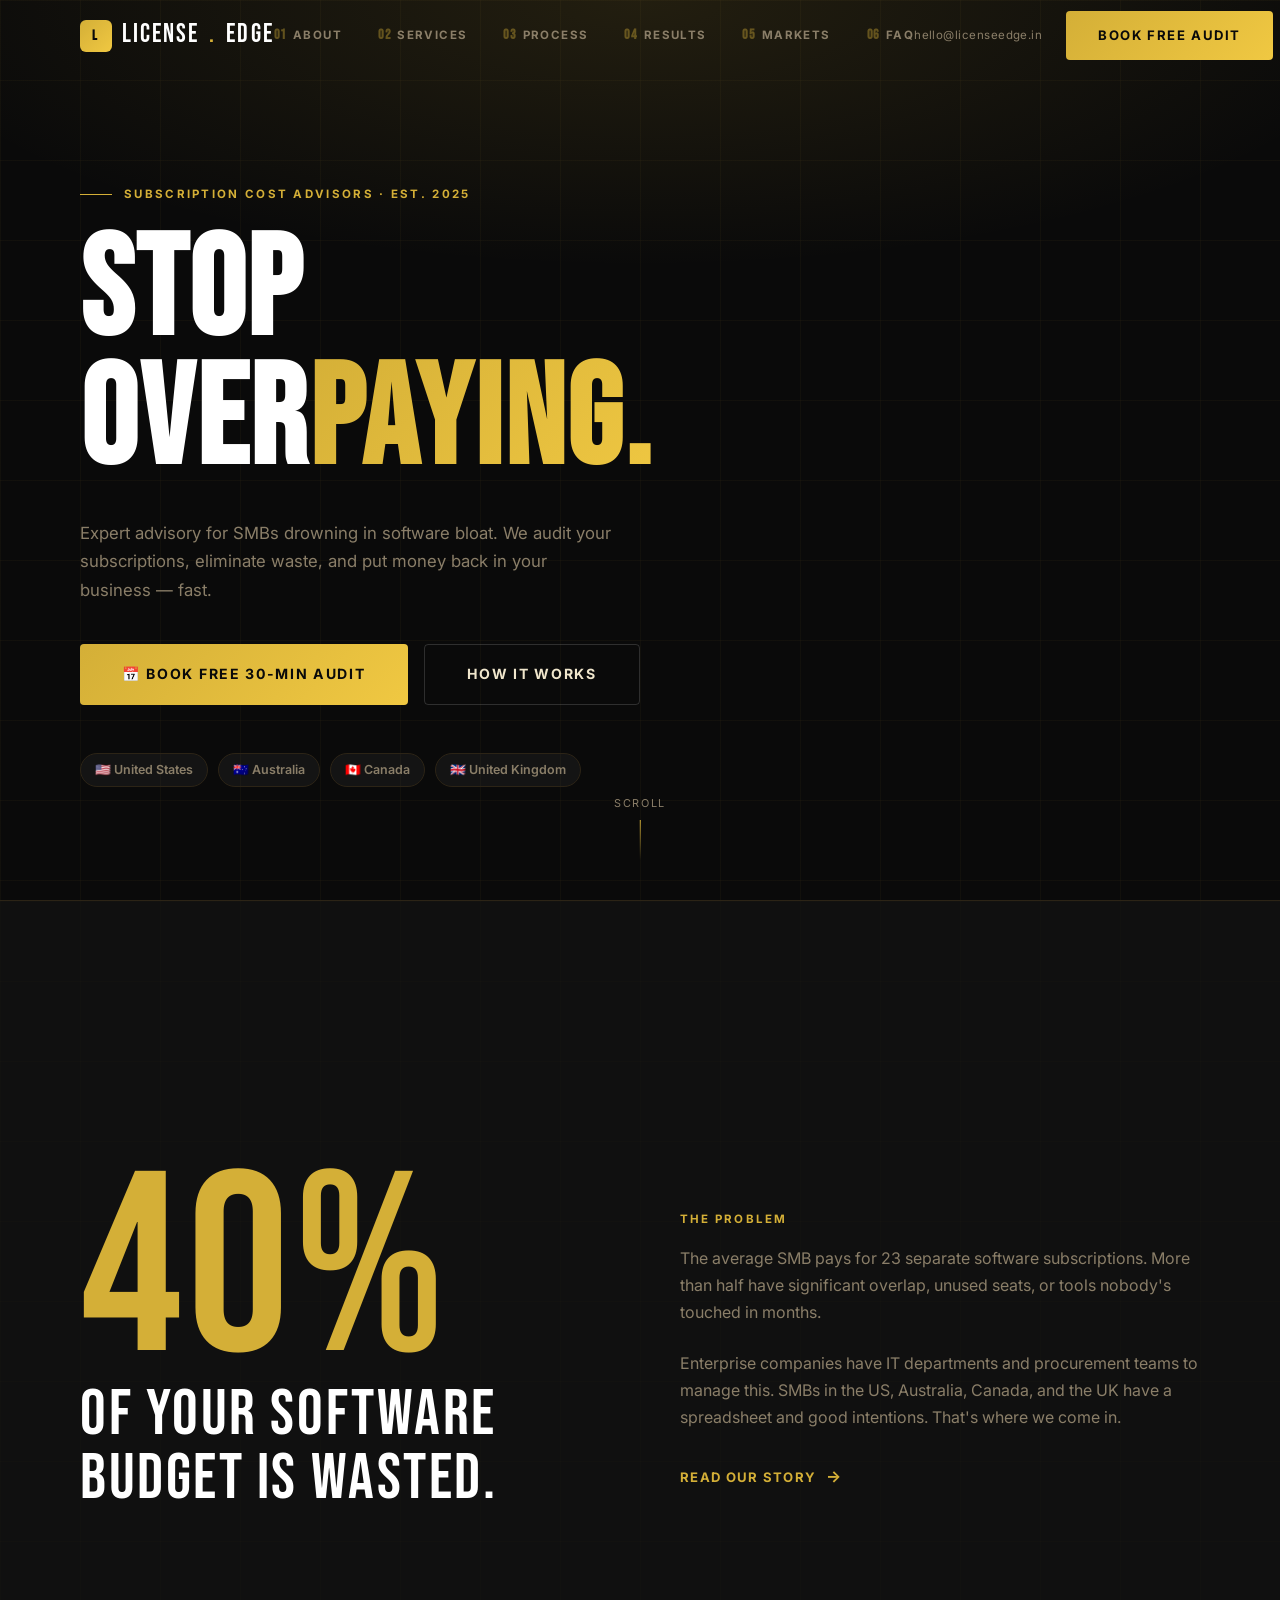
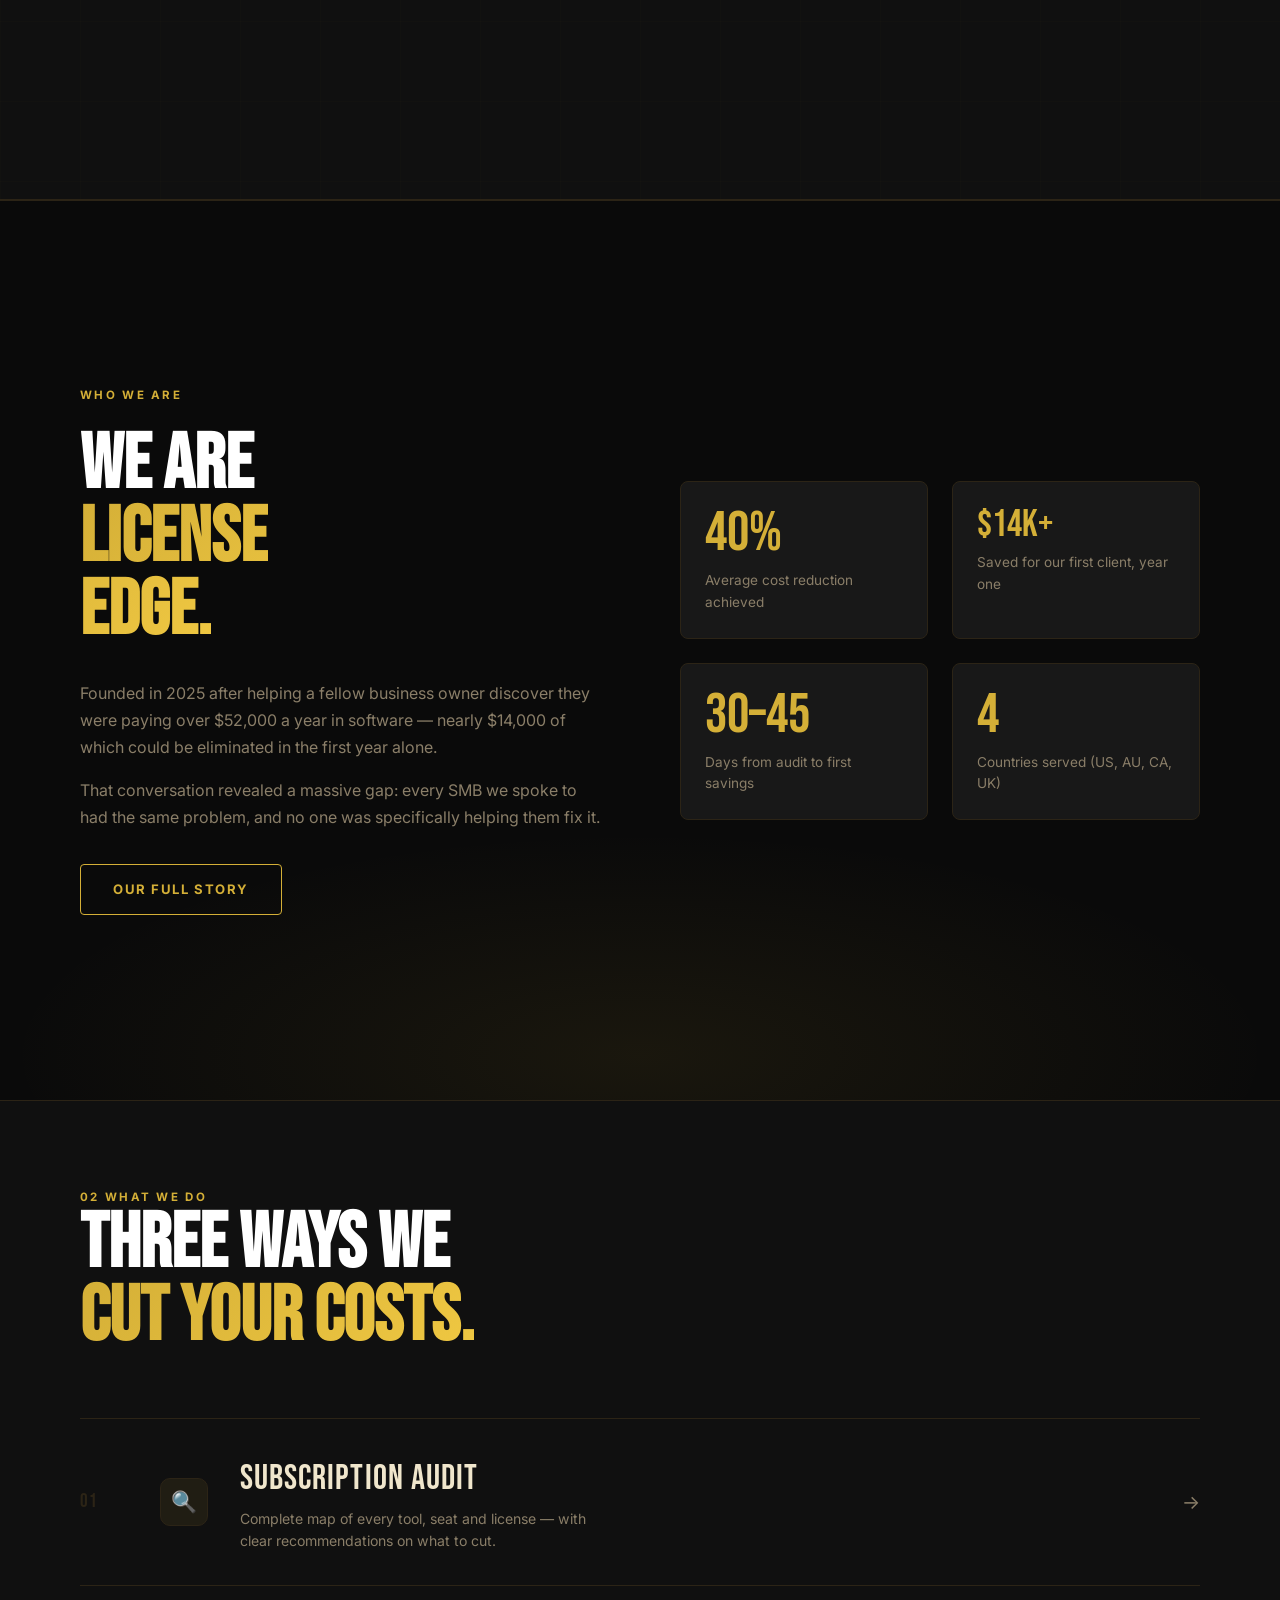
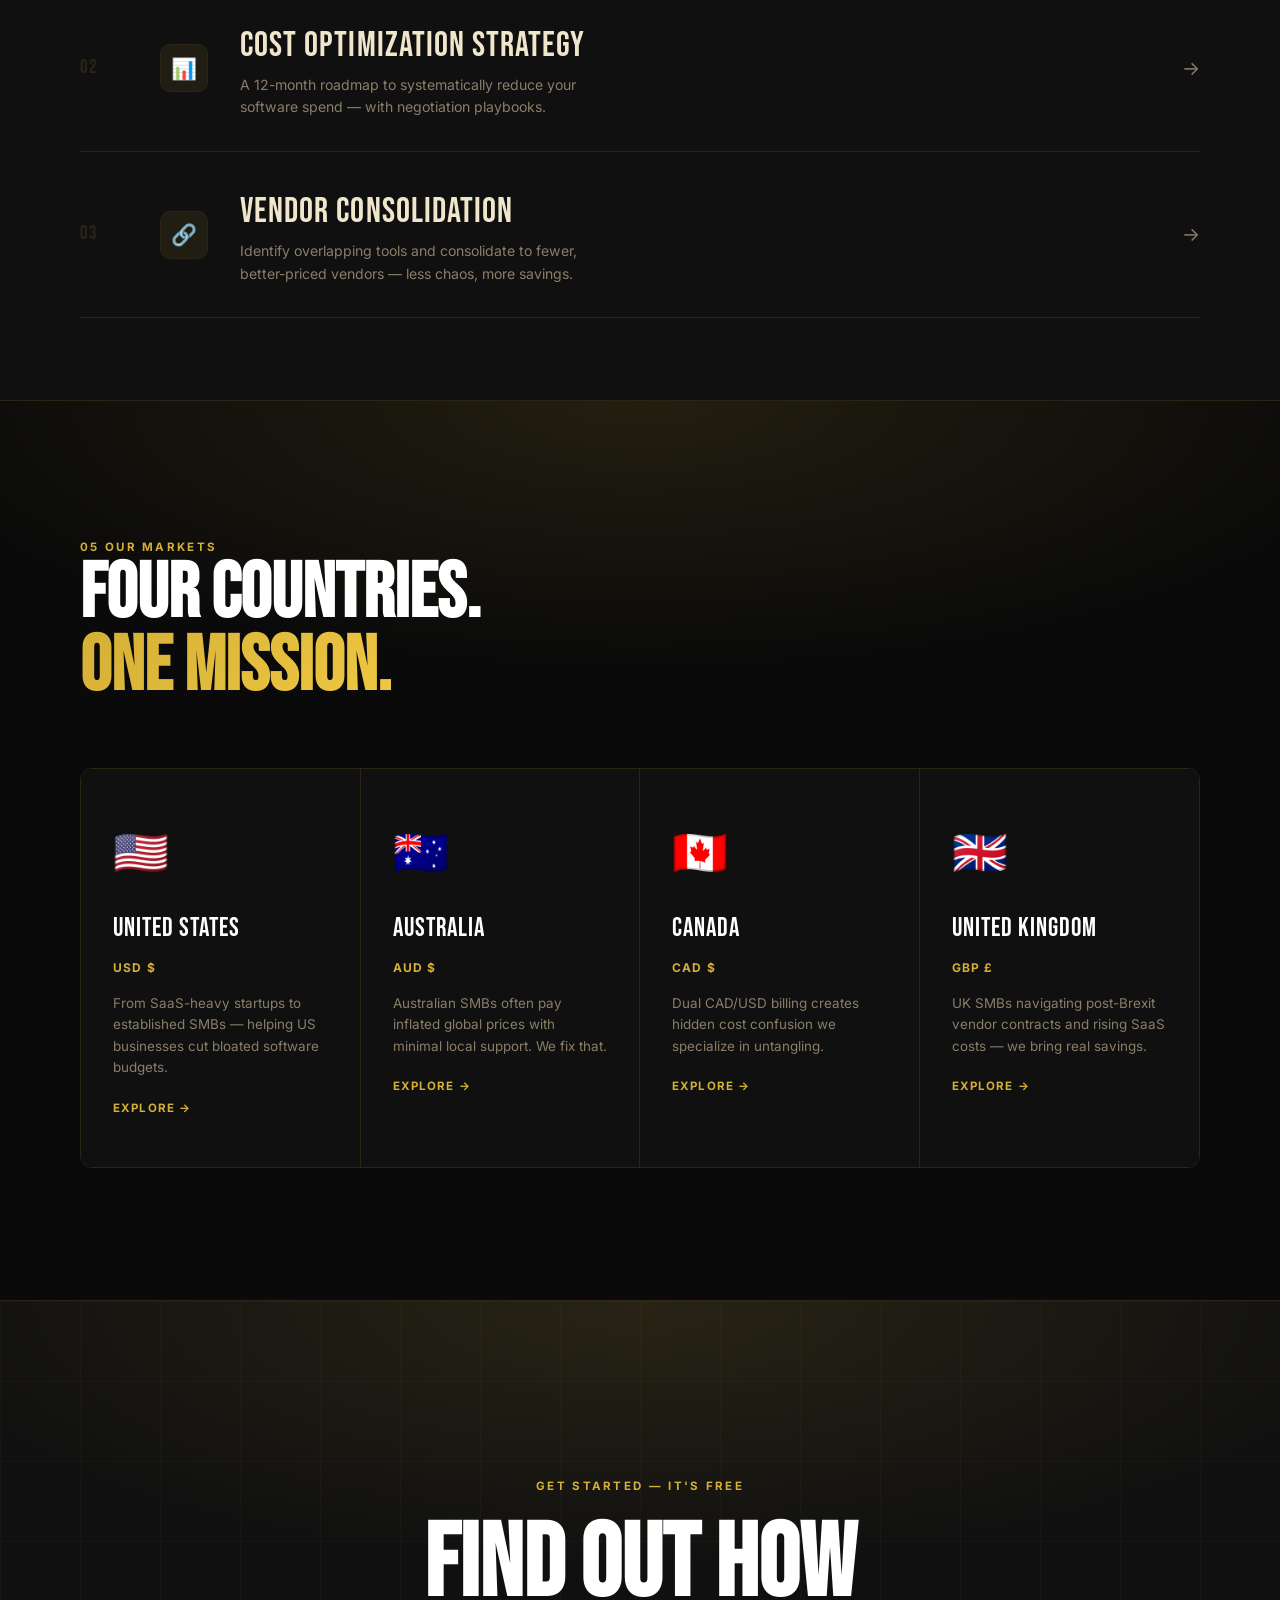
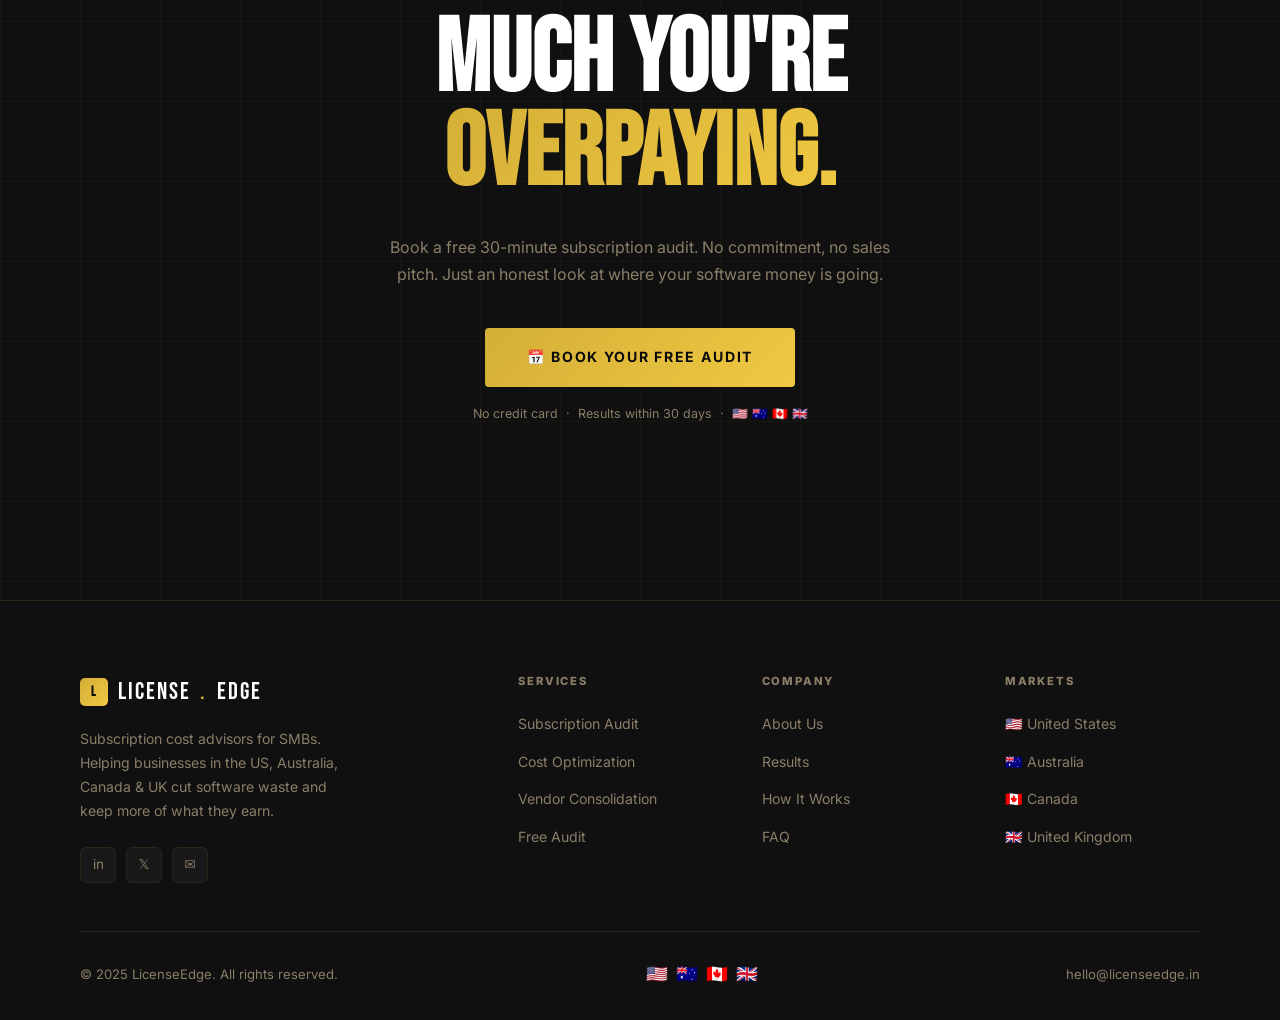
==== commit 25098d27: "Add files via upload" ====
--- a/index.html
+++ b/index.html
@@ -3,6 +3,9 @@
 <head>
   <meta charset="UTF-8"/>
   <meta name="viewport" content="width=device-width, initial-scale=1.0"/>
+  <link rel="preconnect" href="https://fonts.googleapis.com">
+  <link rel="preconnect" href="https://fonts.gstatic.com" crossorigin>
+  <link href="https://fonts.googleapis.com/css2?family=Bebas+Neue&family=Inter:wght@300;400;500;600;700;800&display=swap" rel="stylesheet">
   <meta name="description" content="LicenseEdge — Subscription cost advisors for SMBs in the US, Australia, Canada & UK. Cut your software spending by up to 40%. Book a free 30-minute audit."/>
   <meta name="keywords" content="subscription cost optimization, SMB software costs, SaaS spending audit, vendor consolidation, software advisory, US UK Australia Canada"/>
   <title>LicenseEdge — Subscription Cost Advisors for SMBs</title>
--- a/style.css
+++ b/style.css
@@ -0,0 +1,1274 @@
+/* ═══════════════════════════════════════════════════════════
+   LICENSEEDGE  —  Shared Stylesheet
+   Inspired by wildcatterla.com bold, cinematic aesthetic
+   Gold + Black royal theme
+═══════════════════════════════════════════════════════════ */
+
+/* Fonts loaded via <link> tags in each HTML <head> for better performance */
+
+/* ── Design Tokens ─────────────────────────────────────── */
+:root {
+  --bg:         #0a0a0a;
+  --surface:    #101010;
+  --surface2:   #181818;
+  --surface3:   #222222;
+  --border:     #2c2416;
+  --accent:     #d4af37;
+  --accent-d:   #b8962e;
+  --accent-g:   #f0c842;
+  --text:       #f0e6cc;
+  --muted:      #8a7e68;
+  --white:      #ffffff;
+  --success:    #4ade80;
+  --nav-h:      72px;
+}
+
+/* ── Reset ─────────────────────────────────────────────── */
+*, *::before, *::after { box-sizing: border-box; margin: 0; padding: 0; }
+html { scroll-behavior: smooth; font-size: 16px; }
+body {
+  font-family: 'Inter', system-ui, sans-serif;
+  background: var(--bg);
+  color: var(--text);
+  line-height: 1.6;
+  overflow-x: hidden;
+}
+a  { color: inherit; text-decoration: none; }
+ul { list-style: none; }
+img { max-width: 100%; display: block; }
+
+/* ── Typography ────────────────────────────────────────── */
+.display {
+  font-family: 'Bebas Neue', sans-serif;
+  letter-spacing: 0.04em;
+  line-height: 0.95;
+  text-transform: uppercase;
+}
+h1, h2, h3 { color: var(--text); }
+p { color: var(--muted); line-height: 1.7; }
+
+/* ── Utilities ─────────────────────────────────────────── */
+.container   { max-width: 1200px; margin: 0 auto; padding: 0 40px; }
+.container-sm{ max-width: 800px;  margin: 0 auto; padding: 0 40px; }
+.text-center { text-align: center; }
+.text-gold   { color: var(--accent); }
+.text-muted  { color: var(--muted); }
+
+.badge {
+  display: inline-flex;
+  align-items: center;
+  gap: 8px;
+  background: rgba(212,175,55,0.10);
+  color: var(--accent);
+  border: 1px solid rgba(212,175,55,0.30);
+  border-radius: 100px;
+  padding: 6px 16px;
+  font-size: 0.72rem;
+  font-weight: 700;
+  letter-spacing: 0.14em;
+  text-transform: uppercase;
+}
+
+.gold-line {
+  display: block;
+  width: 56px; height: 3px;
+  background: linear-gradient(90deg, var(--accent), var(--accent-g));
+  border-radius: 2px;
+  margin: 20px 0;
+}
+.gold-line.center { margin: 20px auto; }
+
+/* ── Highlight text (gradient) ──────────────────────────── */
+.highlight {
+  background: linear-gradient(135deg, var(--accent) 0%, var(--accent-g) 100%);
+  -webkit-background-clip: text;
+  -webkit-text-fill-color: transparent;
+  background-clip: text;
+}
+
+/* ── Buttons ───────────────────────────────────────────── */
+.btn {
+  display: inline-flex;
+  align-items: center;
+  gap: 10px;
+  padding: 14px 32px;
+  font-family: 'Inter', sans-serif;
+  font-size: 0.82rem;
+  font-weight: 700;
+  letter-spacing: 0.12em;
+  text-transform: uppercase;
+  border-radius: 4px;
+  cursor: pointer;
+  border: none;
+  transition: all 0.25s ease;
+  white-space: nowrap;
+}
+.btn-gold {
+  background: linear-gradient(135deg, var(--accent), var(--accent-g));
+  color: #0a0a0a;
+}
+.btn-gold:hover {
+  transform: translateY(-2px);
+  box-shadow: 0 8px 32px rgba(212,175,55,0.45);
+}
+.btn-outline {
+  background: transparent;
+  color: var(--accent);
+  border: 1.5px solid var(--accent);
+}
+.btn-outline:hover {
+  background: var(--accent);
+  color: #0a0a0a;
+}
+.btn-ghost {
+  background: transparent;
+  color: var(--text);
+  border: 1.5px solid rgba(255,255,255,0.15);
+  padding: 12px 28px;
+}
+.btn-ghost:hover { border-color: var(--accent); color: var(--accent); }
+.btn-lg { padding: 18px 42px; font-size: 0.88rem; }
+
+/* ── Arrow link ────────────────────────────────────────── */
+.arrow-link {
+  display: inline-flex;
+  align-items: center;
+  gap: 10px;
+  font-size: 0.82rem;
+  font-weight: 700;
+  letter-spacing: 0.1em;
+  text-transform: uppercase;
+  color: var(--accent);
+  transition: gap 0.2s;
+}
+.arrow-link:hover { gap: 16px; }
+.arrow-link::after { content: '→'; font-size: 1rem; }
+
+/* ═══════════════════════════════════════════════════════════
+   NAVIGATION
+═══════════════════════════════════════════════════════════ */
+#nav {
+  position: fixed;
+  top: 0; left: 0; right: 0;
+  z-index: 1000;
+  height: var(--nav-h);
+  display: flex;
+  align-items: center;
+  transition: background 0.4s ease, border-color 0.4s ease;
+  border-bottom: 1px solid transparent;
+}
+#nav.scrolled {
+  background: rgba(10,10,10,0.95);
+  backdrop-filter: blur(16px);
+  border-bottom-color: var(--border);
+}
+.nav-inner {
+  width: 100%;
+  max-width: 1200px;
+  margin: 0 auto;
+  padding: 0 40px;
+  display: flex;
+  align-items: center;
+  justify-content: space-between;
+}
+.nav-logo {
+  font-family: 'Bebas Neue', sans-serif;
+  font-size: 1.6rem;
+  letter-spacing: 0.08em;
+  color: var(--white);
+  display: flex;
+  align-items: center;
+  gap: 10px;
+}
+.nav-logo .dot { color: var(--accent); }
+.nav-logo-mark {
+  width: 32px; height: 32px;
+  background: linear-gradient(135deg, var(--accent), var(--accent-g));
+  border-radius: 6px;
+  display: flex; align-items: center; justify-content: center;
+  font-size: 0.9rem;
+  color: #0a0a0a;
+  font-weight: 900;
+}
+.nav-links {
+  display: flex;
+  align-items: center;
+  gap: 36px;
+}
+.nav-links a {
+  font-size: 0.72rem;
+  font-weight: 700;
+  letter-spacing: 0.12em;
+  text-transform: uppercase;
+  color: var(--muted);
+  transition: color 0.2s;
+  display: flex;
+  align-items: center;
+  gap: 6px;
+}
+.nav-links a .num {
+  font-family: 'Bebas Neue', sans-serif;
+  font-size: 0.85rem;
+  color: rgba(212,175,55,0.4);
+  letter-spacing: 0.05em;
+}
+.nav-links a:hover,
+.nav-links a.active { color: var(--accent); }
+.nav-links a.active .num { color: var(--accent); }
+.nav-cta { margin-left: 16px; }
+.nav-email {
+  font-size: 0.72rem;
+  color: var(--muted);
+  letter-spacing: 0.04em;
+  margin-right: 8px;
+}
+
+/* Hamburger */
+.hamburger {
+  display: none;
+  flex-direction: column;
+  gap: 5px;
+  cursor: pointer;
+  padding: 6px;
+  background: none;
+  border: none;
+}
+.hamburger span {
+  display: block;
+  width: 24px; height: 2px;
+  background: var(--text);
+  border-radius: 2px;
+  transition: all 0.3s;
+}
+.hamburger.open span:nth-child(1) { transform: rotate(45deg) translate(5px, 5px); }
+.hamburger.open span:nth-child(2) { opacity: 0; }
+.hamburger.open span:nth-child(3) { transform: rotate(-45deg) translate(5px, -5px); }
+
+/* Mobile menu */
+.mobile-menu {
+  display: none;
+  position: fixed;
+  top: var(--nav-h); left: 0; right: 0; bottom: 0;
+  background: #0a0a0a;
+  z-index: 999;
+  padding: 48px 40px;
+  flex-direction: column;
+  gap: 0;
+  overflow-y: auto;
+}
+.mobile-menu.open { display: flex; }
+.mobile-menu a {
+  font-family: 'Bebas Neue', sans-serif;
+  font-size: 2.8rem;
+  letter-spacing: 0.04em;
+  color: var(--text);
+  border-bottom: 1px solid var(--border);
+  padding: 20px 0;
+  display: flex;
+  align-items: center;
+  gap: 16px;
+  transition: color 0.2s;
+}
+.mobile-menu a .num {
+  font-size: 1rem;
+  color: var(--accent);
+  font-family: 'Inter', sans-serif;
+  font-weight: 700;
+  letter-spacing: 0.08em;
+}
+.mobile-menu a:hover { color: var(--accent); }
+.mobile-menu .m-cta { margin-top: 32px; }
+
+/* ═══════════════════════════════════════════════════════════
+   PAGE TOP SPACER  (accounts for fixed nav)
+═══════════════════════════════════════════════════════════ */
+.page-spacer { height: var(--nav-h); }
+
+/* ═══════════════════════════════════════════════════════════
+   SCROLL ANIMATIONS
+═══════════════════════════════════════════════════════════ */
+.reveal {
+  opacity: 0;
+  transform: translateY(40px);
+  transition: opacity 0.7s ease, transform 0.7s ease;
+}
+.reveal.delay-1 { transition-delay: 0.1s; }
+.reveal.delay-2 { transition-delay: 0.2s; }
+.reveal.delay-3 { transition-delay: 0.3s; }
+.reveal.delay-4 { transition-delay: 0.4s; }
+.reveal.visible { opacity: 1; transform: translateY(0); }
+
+.reveal-left {
+  opacity: 0;
+  transform: translateX(-40px);
+  transition: opacity 0.7s ease, transform 0.7s ease;
+}
+.reveal-left.visible { opacity: 1; transform: translateX(0); }
+
+.reveal-right {
+  opacity: 0;
+  transform: translateX(40px);
+  transition: opacity 0.7s ease, transform 0.7s ease;
+}
+.reveal-right.visible { opacity: 1; transform: translateX(0); }
+
+/* ═══════════════════════════════════════════════════════════
+   FULL-SCREEN SECTIONS  (homepage scroll story)
+═══════════════════════════════════════════════════════════ */
+.fs {
+  min-height: 100vh;
+  display: flex;
+  align-items: center;
+  position: relative;
+  overflow: hidden;
+}
+.fs-content { position: relative; z-index: 2; width: 100%; }
+
+/* Subtle grid overlay */
+.grid-overlay {
+  position: absolute;
+  inset: 0;
+  background-image:
+    linear-gradient(rgba(212,175,55,0.04) 1px, transparent 1px),
+    linear-gradient(90deg, rgba(212,175,55,0.04) 1px, transparent 1px);
+  background-size: 80px 80px;
+  pointer-events: none;
+  z-index: 1;
+}
+
+/* Gold radial glow */
+.glow-top {
+  position: absolute;
+  top: -30%; left: 50%;
+  transform: translateX(-50%);
+  width: 120%; height: 60%;
+  background: radial-gradient(ellipse, rgba(212,175,55,0.12) 0%, transparent 70%);
+  pointer-events: none;
+  z-index: 1;
+}
+.glow-bottom {
+  position: absolute;
+  bottom: -20%; left: 50%;
+  transform: translateX(-50%);
+  width: 100%; height: 50%;
+  background: radial-gradient(ellipse, rgba(212,175,55,0.08) 0%, transparent 70%);
+  pointer-events: none;
+  z-index: 1;
+}
+
+/* ── HERO (section 1) ──────────────────────────────────── */
+.hero-section {
+  background: var(--bg);
+}
+.hero-super {
+  font-size: 0.72rem;
+  font-weight: 700;
+  letter-spacing: 0.2em;
+  text-transform: uppercase;
+  color: var(--accent);
+  margin-bottom: 24px;
+  display: flex;
+  align-items: center;
+  gap: 12px;
+}
+.hero-super::before {
+  content: '';
+  display: block;
+  width: 32px; height: 1.5px;
+  background: var(--accent);
+}
+.hero-h1 {
+  font-family: 'Bebas Neue', sans-serif;
+  font-size: clamp(4.5rem, 11vw, 12rem);
+  line-height: 0.92;
+  letter-spacing: 0.02em;
+  text-transform: uppercase;
+  color: var(--white);
+  margin-bottom: 32px;
+}
+.hero-sub {
+  font-size: 1.05rem;
+  color: var(--muted);
+  max-width: 540px;
+  line-height: 1.7;
+  margin-bottom: 40px;
+}
+.hero-flags {
+  display: flex;
+  gap: 10px;
+  margin-top: 48px;
+  flex-wrap: wrap;
+}
+.hero-flag-pill {
+  display: inline-flex;
+  align-items: center;
+  gap: 6px;
+  background: rgba(255,255,255,0.04);
+  border: 1px solid var(--border);
+  border-radius: 100px;
+  padding: 6px 14px;
+  font-size: 0.78rem;
+  font-weight: 600;
+  color: var(--muted);
+  transition: all 0.2s;
+  cursor: pointer;
+  text-decoration: none;
+}
+.hero-flag-pill:hover {
+  border-color: var(--accent);
+  color: var(--accent);
+  background: rgba(212,175,55,0.06);
+}
+
+/* Scroll indicator */
+.scroll-cue {
+  position: absolute;
+  bottom: 40px;
+  left: 50%;
+  transform: translateX(-50%);
+  display: flex;
+  flex-direction: column;
+  align-items: center;
+  gap: 8px;
+  z-index: 2;
+  animation: bounce 2s ease-in-out infinite;
+}
+.scroll-cue span {
+  font-size: 0.68rem;
+  letter-spacing: 0.16em;
+  text-transform: uppercase;
+  color: var(--muted);
+}
+.scroll-cue-arrow {
+  width: 1px;
+  height: 40px;
+  background: linear-gradient(to bottom, var(--accent), transparent);
+}
+@keyframes bounce {
+  0%, 100% { transform: translateX(-50%) translateY(0); }
+  50%       { transform: translateX(-50%) translateY(8px); }
+}
+
+/* ── STAT SECTION (section 2) ──────────────────────────── */
+.stat-section {
+  background: var(--surface);
+  border-top: 1px solid var(--border);
+  border-bottom: 1px solid var(--border);
+}
+.stat-number-big {
+  font-family: 'Bebas Neue', sans-serif;
+  font-size: clamp(6rem, 20vw, 18rem);
+  line-height: 0.85;
+  color: var(--accent);
+  letter-spacing: 0.02em;
+  display: block;
+}
+.stat-label-big {
+  font-family: 'Bebas Neue', sans-serif;
+  font-size: clamp(1.8rem, 5vw, 4.5rem);
+  line-height: 1.0;
+  color: var(--white);
+  text-transform: uppercase;
+  letter-spacing: 0.04em;
+  margin-bottom: 24px;
+}
+.stat-desc {
+  font-size: 1rem;
+  color: var(--muted);
+  max-width: 560px;
+  line-height: 1.7;
+}
+
+/* ── WHO WE ARE (section 3) ────────────────────────────── */
+.who-section { background: var(--bg); }
+.who-tag {
+  font-size: 0.72rem;
+  letter-spacing: 0.2em;
+  text-transform: uppercase;
+  color: var(--accent);
+  font-weight: 700;
+  margin-bottom: 24px;
+  display: block;
+}
+.who-h2 {
+  font-family: 'Bebas Neue', sans-serif;
+  font-size: clamp(2.5rem, 6vw, 6rem);
+  line-height: 0.95;
+  color: var(--white);
+  text-transform: uppercase;
+  margin-bottom: 32px;
+}
+.who-grid {
+  display: grid;
+  grid-template-columns: 1fr 1fr;
+  gap: 80px;
+  align-items: center;
+}
+.who-text p { font-size: 1rem; margin-bottom: 16px; }
+.who-card {
+  background: var(--surface);
+  border: 1px solid var(--border);
+  border-radius: 12px;
+  padding: 40px;
+}
+.who-card-stat {
+  font-family: 'Bebas Neue', sans-serif;
+  font-size: 3.5rem;
+  color: var(--accent);
+  line-height: 1;
+  margin-bottom: 8px;
+}
+.who-card-label { font-size: 0.85rem; color: var(--muted); }
+.who-stats { display: grid; grid-template-columns: 1fr 1fr; gap: 24px; }
+.who-stat-item {
+  padding: 24px;
+  background: var(--surface2);
+  border: 1px solid var(--border);
+  border-radius: 8px;
+}
+
+/* ── SERVICES TEASER (section 4) ───────────────────────── */
+.services-section { background: var(--surface); border-top: 1px solid var(--border); }
+.services-tag {
+  font-size: 0.72rem;
+  letter-spacing: 0.2em;
+  text-transform: uppercase;
+  color: var(--accent);
+  font-weight: 700;
+  margin-bottom: 24px;
+}
+.services-h2 {
+  font-family: 'Bebas Neue', sans-serif;
+  font-size: clamp(2.5rem, 6vw, 5.5rem);
+  line-height: 0.95;
+  color: var(--white);
+  text-transform: uppercase;
+  margin-bottom: 64px;
+}
+.services-list { display: flex; flex-direction: column; gap: 0; }
+.service-row {
+  display: flex;
+  align-items: center;
+  gap: 32px;
+  padding: 32px 0;
+  border-bottom: 1px solid var(--border);
+  cursor: pointer;
+  transition: all 0.2s;
+  text-decoration: none;
+  color: inherit;
+}
+.service-row:first-child { border-top: 1px solid var(--border); }
+.service-row:hover { padding-left: 16px; }
+.service-row:hover .sr-num { color: var(--accent); }
+.service-row:hover .sr-title { color: var(--accent); }
+.sr-num {
+  font-family: 'Bebas Neue', sans-serif;
+  font-size: 1.2rem;
+  color: var(--border);
+  letter-spacing: 0.05em;
+  min-width: 48px;
+  transition: color 0.2s;
+}
+.sr-icon {
+  width: 48px; height: 48px;
+  background: rgba(212,175,55,0.08);
+  border: 1px solid var(--border);
+  border-radius: 10px;
+  display: flex; align-items: center; justify-content: center;
+  font-size: 1.3rem;
+  flex-shrink: 0;
+}
+.sr-title {
+  font-family: 'Bebas Neue', sans-serif;
+  font-size: clamp(1.4rem, 3vw, 2.2rem);
+  letter-spacing: 0.03em;
+  color: var(--text);
+  flex: 1;
+  transition: color 0.2s;
+}
+.sr-desc { font-size: 0.88rem; color: var(--muted); max-width: 380px; }
+.sr-arrow {
+  font-size: 1.2rem;
+  color: var(--muted);
+  transition: all 0.2s;
+  margin-left: auto;
+}
+.service-row:hover .sr-arrow { color: var(--accent); transform: translateX(6px); }
+
+/* ── MARKETS SECTION (homepage teaser) ─────────────────── */
+.markets-section { background: var(--bg); }
+.markets-h2 {
+  font-family: 'Bebas Neue', sans-serif;
+  font-size: clamp(2.5rem, 6vw, 5.5rem);
+  line-height: 0.95;
+  color: var(--white);
+  text-transform: uppercase;
+  margin-bottom: 64px;
+}
+.markets-grid-home {
+  display: grid;
+  grid-template-columns: repeat(4, 1fr);
+  gap: 0;
+  border: 1px solid var(--border);
+  border-radius: 12px;
+  overflow: hidden;
+}
+.market-tile {
+  display: block;
+  padding: 48px 32px;
+  border-right: 1px solid var(--border);
+  text-decoration: none;
+  transition: all 0.3s ease;
+  position: relative;
+  overflow: hidden;
+  background: var(--surface);
+}
+.market-tile:last-child { border-right: none; }
+.market-tile::before {
+  content: '';
+  position: absolute;
+  bottom: 0; left: 0; right: 0;
+  height: 3px;
+  background: linear-gradient(90deg, var(--accent), var(--accent-g));
+  transform: scaleX(0);
+  transform-origin: left;
+  transition: transform 0.35s ease;
+}
+.market-tile:hover::before { transform: scaleX(1); }
+.market-tile:hover { background: var(--surface2); }
+.market-flag-xl { font-size: 2.8rem; margin-bottom: 20px; display: block; }
+.market-tile-country {
+  font-family: 'Bebas Neue', sans-serif;
+  font-size: 1.6rem;
+  color: var(--white);
+  letter-spacing: 0.04em;
+  margin-bottom: 8px;
+  display: block;
+}
+.market-tile-currency {
+  font-size: 0.75rem;
+  color: var(--accent);
+  font-weight: 700;
+  letter-spacing: 0.1em;
+  text-transform: uppercase;
+  margin-bottom: 16px;
+  display: block;
+}
+.market-tile-desc { font-size: 0.84rem; color: var(--muted); line-height: 1.6; }
+.market-tile-cta {
+  display: inline-flex;
+  align-items: center;
+  gap: 6px;
+  font-size: 0.72rem;
+  font-weight: 700;
+  letter-spacing: 0.1em;
+  text-transform: uppercase;
+  color: var(--accent);
+  margin-top: 20px;
+  transition: gap 0.2s;
+}
+.market-tile:hover .market-tile-cta { gap: 10px; }
+
+/* ── FINAL CTA SECTION (homepage) ──────────────────────── */
+.cta-fs {
+  background: var(--surface);
+  border-top: 1px solid var(--border);
+  text-align: center;
+}
+.cta-fs-super {
+  font-size: 0.72rem;
+  letter-spacing: 0.2em;
+  text-transform: uppercase;
+  color: var(--accent);
+  font-weight: 700;
+  margin-bottom: 24px;
+  display: block;
+}
+.cta-fs-h2 {
+  font-family: 'Bebas Neue', sans-serif;
+  font-size: clamp(3rem, 8vw, 8rem);
+  line-height: 0.92;
+  color: var(--white);
+  text-transform: uppercase;
+  margin-bottom: 32px;
+}
+.cta-fs-sub {
+  font-size: 1rem;
+  color: var(--muted);
+  max-width: 500px;
+  margin: 0 auto 40px;
+  line-height: 1.7;
+}
+.cta-note { font-size: 0.78rem; color: var(--muted); margin-top: 16px; }
+
+/* ═══════════════════════════════════════════════════════════
+   INNER PAGE LAYOUTS
+═══════════════════════════════════════════════════════════ */
+
+/* Page header (used by all inner pages) */
+.page-header {
+  padding: 80px 0 64px;
+  border-bottom: 1px solid var(--border);
+  background: var(--bg);
+}
+.page-header-super {
+  font-size: 0.72rem;
+  letter-spacing: 0.2em;
+  text-transform: uppercase;
+  color: var(--accent);
+  font-weight: 700;
+  margin-bottom: 20px;
+  display: flex;
+  align-items: center;
+  gap: 12px;
+}
+.page-header-super::before {
+  content: '';
+  display: block;
+  width: 24px; height: 1.5px;
+  background: var(--accent);
+}
+.page-header h1 {
+  font-family: 'Bebas Neue', sans-serif;
+  font-size: clamp(3rem, 7vw, 7rem);
+  line-height: 0.92;
+  color: var(--white);
+  text-transform: uppercase;
+  letter-spacing: 0.02em;
+  margin-bottom: 20px;
+}
+.page-header p {
+  font-size: 1.05rem;
+  color: var(--muted);
+  max-width: 580px;
+  line-height: 1.7;
+}
+
+/* Standard section padding */
+.section    { padding: 96px 0; }
+.section-sm { padding: 64px 0; }
+.section-lg { padding: 120px 0; }
+
+/* Section heading */
+.section-super {
+  font-size: 0.72rem;
+  letter-spacing: 0.18em;
+  text-transform: uppercase;
+  color: var(--accent);
+  font-weight: 700;
+  margin-bottom: 16px;
+  display: block;
+}
+.section-h2 {
+  font-family: 'Bebas Neue', sans-serif;
+  font-size: clamp(2rem, 5vw, 4.5rem);
+  line-height: 0.95;
+  color: var(--white);
+  text-transform: uppercase;
+  letter-spacing: 0.03em;
+  margin-bottom: 16px;
+}
+.section-h2-sm {
+  font-family: 'Bebas Neue', sans-serif;
+  font-size: clamp(1.8rem, 4vw, 3rem);
+  color: var(--white);
+  text-transform: uppercase;
+  letter-spacing: 0.03em;
+  margin-bottom: 12px;
+}
+
+/* ── Service Cards ─────────────────────────────────────── */
+.card {
+  background: var(--surface2);
+  border: 1px solid var(--border);
+  border-radius: 12px;
+  padding: 36px;
+  transition: border-color 0.3s, transform 0.3s;
+}
+.card:hover {
+  border-color: rgba(212,175,55,0.4);
+  transform: translateY(-4px);
+}
+.card-icon {
+  width: 52px; height: 52px;
+  background: rgba(212,175,55,0.08);
+  border: 1px solid rgba(212,175,55,0.2);
+  border-radius: 12px;
+  display: flex; align-items: center; justify-content: center;
+  font-size: 1.4rem;
+  margin-bottom: 24px;
+}
+.card h3 {
+  font-family: 'Bebas Neue', sans-serif;
+  font-size: 1.6rem;
+  letter-spacing: 0.03em;
+  color: var(--white);
+  margin-bottom: 12px;
+}
+.card p { font-size: 0.9rem; margin-bottom: 20px; }
+.card.featured {
+  border-color: rgba(212,175,55,0.4);
+  background: linear-gradient(160deg, rgba(212,175,55,0.06), var(--surface2));
+  position: relative;
+}
+.card.featured::after {
+  content: 'Most Popular';
+  position: absolute;
+  top: 16px; right: 16px;
+  background: linear-gradient(135deg, var(--accent), var(--accent-g));
+  color: #0a0a0a;
+  font-size: 0.68rem;
+  font-weight: 800;
+  padding: 4px 12px;
+  border-radius: 100px;
+  letter-spacing: 0.08em;
+  text-transform: uppercase;
+}
+
+.feature-list { display: flex; flex-direction: column; gap: 10px; margin-top: 20px; }
+.feature-list li {
+  display: flex;
+  align-items: flex-start;
+  gap: 10px;
+  font-size: 0.85rem;
+  color: var(--muted);
+}
+.feature-list li::before {
+  content: '✓';
+  color: var(--accent);
+  font-weight: 800;
+  min-width: 14px;
+  margin-top: 1px;
+}
+
+/* 3-col grid */
+.grid-3 { display: grid; grid-template-columns: repeat(3, 1fr); gap: 24px; }
+.grid-2 { display: grid; grid-template-columns: 1fr 1fr; gap: 40px; }
+.grid-4 { display: grid; grid-template-columns: repeat(4, 1fr); gap: 24px; }
+
+/* ── Steps ─────────────────────────────────────────────── */
+.steps-container { display: flex; flex-direction: column; gap: 0; }
+.step-row {
+  display: grid;
+  grid-template-columns: 80px 1fr;
+  gap: 32px;
+  padding: 40px 0;
+  border-bottom: 1px solid var(--border);
+  align-items: start;
+}
+.step-row:first-child { border-top: 1px solid var(--border); }
+.step-num {
+  font-family: 'Bebas Neue', sans-serif;
+  font-size: 3.5rem;
+  color: var(--accent);
+  line-height: 1;
+  letter-spacing: 0.02em;
+}
+.step-content h3 {
+  font-family: 'Bebas Neue', sans-serif;
+  font-size: 2rem;
+  color: var(--white);
+  letter-spacing: 0.03em;
+  margin-bottom: 12px;
+}
+.step-content p { font-size: 0.92rem; max-width: 600px; }
+
+/* ── Comparison Table ──────────────────────────────────── */
+.table-wrap { overflow-x: auto; -webkit-overflow-scrolling: touch; }
+.compare-table {
+  width: 100%;
+  border-collapse: collapse;
+  min-width: 600px;
+}
+.compare-table th {
+  padding: 18px 24px;
+  text-align: left;
+  font-size: 0.78rem;
+  font-weight: 700;
+  letter-spacing: 0.1em;
+  text-transform: uppercase;
+  color: var(--muted);
+  border-bottom: 1px solid var(--border);
+}
+.compare-table th.us-col {
+  color: var(--accent);
+  background: rgba(212,175,55,0.05);
+}
+.compare-table td {
+  padding: 16px 24px;
+  font-size: 0.88rem;
+  color: var(--muted);
+  border-bottom: 1px solid var(--border);
+}
+.compare-table td.feature-col { color: var(--white); font-weight: 500; }
+.compare-table td.us-col { background: rgba(212,175,55,0.03); color: var(--white); }
+.compare-table tr:last-child td { border-bottom: none; }
+.c-yes  { color: var(--accent); font-weight: 700; }
+.c-no   { color: #ef4444; }
+.c-part { color: #f59e0b; }
+
+/* ── Testimonial Cards ─────────────────────────────────── */
+.testimonial {
+  background: var(--surface2);
+  border: 1px solid var(--border);
+  border-radius: 12px;
+  padding: 32px;
+  display: flex;
+  flex-direction: column;
+  gap: 20px;
+}
+.testimonial:hover { border-color: rgba(212,175,55,0.3); }
+.t-stars { color: var(--accent); letter-spacing: 2px; font-size: 0.9rem; }
+.t-quote { font-size: 0.9rem; color: var(--muted); line-height: 1.7; flex: 1; font-style: italic; }
+.t-author { display: flex; align-items: center; gap: 14px; }
+.t-avatar {
+  width: 42px; height: 42px;
+  background: linear-gradient(135deg, var(--accent-d), var(--accent));
+  border-radius: 50%;
+  display: flex; align-items: center; justify-content: center;
+  font-weight: 800;
+  font-size: 0.85rem;
+  color: #0a0a0a;
+  flex-shrink: 0;
+}
+.t-name  { font-size: 0.88rem; font-weight: 700; color: var(--white); }
+.t-title { font-size: 0.78rem; color: var(--muted); }
+
+/* ── Case Study ────────────────────────────────────────── */
+.case-block {
+  background: var(--surface2);
+  border: 1px solid var(--border);
+  border-radius: 12px;
+  overflow: hidden;
+}
+.case-top {
+  background: linear-gradient(135deg, rgba(212,175,55,0.12), rgba(212,175,55,0.03));
+  border-bottom: 1px solid var(--border);
+  padding: 40px 48px;
+  display: flex;
+  align-items: center;
+  justify-content: space-between;
+  flex-wrap: wrap;
+  gap: 24px;
+}
+.case-top h3 {
+  font-family: 'Bebas Neue', sans-serif;
+  font-size: 2rem;
+  color: var(--white);
+  letter-spacing: 0.03em;
+}
+.case-top p { font-size: 0.9rem; margin-top: 6px; }
+.case-saving {
+  text-align: right;
+  font-family: 'Bebas Neue', sans-serif;
+  font-size: 3.5rem;
+  line-height: 1;
+  background: linear-gradient(135deg, var(--accent), var(--accent-g));
+  -webkit-background-clip: text;
+  -webkit-text-fill-color: transparent;
+  background-clip: text;
+}
+.case-saving-label { font-family: 'Inter', sans-serif; font-size: 0.82rem; color: var(--muted); -webkit-text-fill-color: var(--muted); }
+.case-body { padding: 48px; display: grid; grid-template-columns: 1fr 1fr; gap: 48px; }
+.case-body h4 { font-size: 0.78rem; font-weight: 700; letter-spacing: 0.12em; text-transform: uppercase; color: var(--muted); margin-bottom: 16px; }
+.case-body p { font-size: 0.9rem; margin-bottom: 12px; }
+.result-grid { display: grid; grid-template-columns: 1fr 1fr; gap: 16px; margin-top: 8px; }
+.result-box {
+  background: var(--surface);
+  border: 1px solid var(--border);
+  border-radius: 8px;
+  padding: 20px;
+}
+.result-box-num {
+  font-family: 'Bebas Neue', sans-serif;
+  font-size: 2rem;
+  color: var(--white);
+  letter-spacing: 0.02em;
+  line-height: 1;
+}
+.result-box-num.gold { color: var(--accent); }
+.result-box-label { font-size: 0.78rem; color: var(--muted); margin-top: 4px; }
+
+/* ── FAQ ───────────────────────────────────────────────── */
+.faq-list { display: flex; flex-direction: column; gap: 0; }
+.faq-item {
+  border-bottom: 1px solid var(--border);
+  overflow: hidden;
+}
+.faq-item:first-child { border-top: 1px solid var(--border); }
+.faq-q {
+  padding: 22px 0;
+  display: flex;
+  align-items: center;
+  justify-content: space-between;
+  cursor: pointer;
+  font-size: 1rem;
+  font-weight: 600;
+  color: var(--white);
+  user-select: none;
+  gap: 16px;
+}
+.faq-q:hover { color: var(--accent); }
+.faq-icon {
+  font-size: 1.2rem;
+  color: var(--accent);
+  transition: transform 0.3s;
+  flex-shrink: 0;
+}
+.faq-item.open .faq-icon { transform: rotate(45deg); }
+.faq-a {
+  max-height: 0;
+  overflow: hidden;
+  transition: max-height 0.4s ease, padding 0.3s;
+  font-size: 0.92rem;
+  color: var(--muted);
+  line-height: 1.75;
+  padding: 0;
+}
+.faq-item.open .faq-a { max-height: 400px; padding-bottom: 22px; }
+
+/* ── Contact Form ──────────────────────────────────────── */
+.form-grid { display: grid; grid-template-columns: 1fr 1fr; gap: 16px; }
+.form-field { margin-bottom: 20px; }
+.form-field label {
+  display: block;
+  font-size: 0.78rem;
+  font-weight: 700;
+  letter-spacing: 0.1em;
+  text-transform: uppercase;
+  color: var(--muted);
+  margin-bottom: 10px;
+}
+.form-field input,
+.form-field select,
+.form-field textarea {
+  width: 100%;
+  background: var(--surface2);
+  border: 1px solid var(--border);
+  border-radius: 6px;
+  padding: 14px 18px;
+  color: var(--text);
+  font-family: 'Inter', sans-serif;
+  font-size: 0.92rem;
+  outline: none;
+  transition: border-color 0.2s;
+  -webkit-appearance: none;
+}
+.form-field input::placeholder,
+.form-field textarea::placeholder { color: var(--muted); }
+.form-field input:focus,
+.form-field select:focus,
+.form-field textarea:focus { border-color: var(--accent); }
+.form-field textarea { resize: vertical; min-height: 110px; }
+.form-field select { cursor: pointer; }
+.form-field select option { background: #181818; color: var(--text); }
+
+#form-success {
+  display: none;
+  text-align: center;
+  padding: 48px 24px;
+}
+#form-success .check { font-size: 3rem; margin-bottom: 16px; }
+#form-success h3 {
+  font-family: 'Bebas Neue', sans-serif;
+  font-size: 2.5rem;
+  color: var(--white);
+  letter-spacing: 0.04em;
+  margin-bottom: 12px;
+}
+
+/* ── Country Page Hero ─────────────────────────────────── */
+.country-hero {
+  min-height: 80vh;
+  display: flex;
+  align-items: center;
+  position: relative;
+  overflow: hidden;
+}
+.country-flag-bg {
+  position: absolute;
+  right: -5%;
+  top: 50%;
+  transform: translateY(-50%);
+  font-size: 40vw;
+  opacity: 0.05;
+  line-height: 1;
+  pointer-events: none;
+  z-index: 0;
+  user-select: none;
+}
+.country-hero-content { position: relative; z-index: 2; }
+.country-super { font-size: 0.72rem; letter-spacing: 0.2em; text-transform: uppercase; color: var(--accent); font-weight: 700; margin-bottom: 20px; display: flex; align-items: center; gap: 12px; }
+.country-super::before { content: ''; display: block; width: 24px; height: 1.5px; background: var(--accent); }
+.country-h1 {
+  font-family: 'Bebas Neue', sans-serif;
+  font-size: clamp(3.5rem, 9vw, 9rem);
+  line-height: 0.9;
+  color: var(--white);
+  text-transform: uppercase;
+  letter-spacing: 0.02em;
+  margin-bottom: 28px;
+}
+.country-sub { font-size: 1.05rem; color: var(--muted); max-width: 540px; line-height: 1.7; margin-bottom: 40px; }
+
+/* ── Stat bar (horizontal) ─────────────────────────────── */
+.stat-bar {
+  display: flex;
+  border-top: 1px solid var(--border);
+  border-bottom: 1px solid var(--border);
+  background: var(--surface);
+}
+.stat-bar-item {
+  flex: 1;
+  padding: 36px 32px;
+  border-right: 1px solid var(--border);
+  text-align: center;
+}
+.stat-bar-item:last-child { border-right: none; }
+.stat-bar-num {
+  font-family: 'Bebas Neue', sans-serif;
+  font-size: 2.2rem;
+  color: var(--white);
+  letter-spacing: 0.02em;
+  display: block;
+}
+.stat-bar-num .gold { color: var(--accent); }
+.stat-bar-label { font-size: 0.82rem; color: var(--muted); margin-top: 4px; display: block; }
+
+/* ── Divider ───────────────────────────────────────────── */
+.divider { border: none; border-top: 1px solid var(--border); margin: 0; }
+
+/* ── Footer ────────────────────────────────────────────── */
+footer {
+  background: var(--surface);
+  border-top: 1px solid var(--border);
+  padding: 72px 0 32px;
+}
+.footer-grid { display: grid; grid-template-columns: 2fr 1fr 1fr 1fr; gap: 48px; margin-bottom: 48px; }
+.footer-brand-logo {
+  font-family: 'Bebas Neue', sans-serif;
+  font-size: 1.5rem;
+  letter-spacing: 0.08em;
+  color: var(--white);
+  display: flex;
+  align-items: center;
+  gap: 10px;
+  margin-bottom: 16px;
+}
+.footer-brand-logo .dot { color: var(--accent); }
+.footer-brand p { font-size: 0.88rem; line-height: 1.7; max-width: 280px; margin-bottom: 24px; }
+.footer-social { display: flex; gap: 10px; }
+.soc-btn {
+  width: 36px; height: 36px;
+  background: var(--surface2);
+  border: 1px solid var(--border);
+  border-radius: 6px;
+  display: flex; align-items: center; justify-content: center;
+  font-size: 0.85rem;
+  color: var(--muted);
+  cursor: pointer;
+  transition: all 0.2s;
+}
+.soc-btn:hover { border-color: var(--accent); color: var(--accent); }
+.footer-col h4 {
+  font-size: 0.7rem;
+  font-weight: 800;
+  letter-spacing: 0.16em;
+  text-transform: uppercase;
+  color: var(--muted);
+  margin-bottom: 20px;
+}
+.footer-col ul { display: flex; flex-direction: column; gap: 12px; }
+.footer-col ul li a {
+  font-size: 0.88rem;
+  color: var(--muted);
+  transition: color 0.2s;
+}
+.footer-col ul li a:hover { color: var(--accent); }
+.footer-bottom {
+  border-top: 1px solid var(--border);
+  padding-top: 28px;
+  display: flex;
+  align-items: center;
+  justify-content: space-between;
+  flex-wrap: wrap;
+  gap: 12px;
+}
+.footer-bottom p { font-size: 0.82rem; color: var(--muted); margin: 0; }
+.footer-flags { display: flex; gap: 8px; font-size: 1.1rem; }
+
+/* ── Scroll-to-top ─────────────────────────────────────── */
+#scroll-top {
+  position: fixed;
+  bottom: 32px; right: 32px;
+  width: 46px; height: 46px;
+  background: linear-gradient(135deg, var(--accent), var(--accent-g));
+  border-radius: 50%;
+  display: flex; align-items: center; justify-content: center;
+  font-size: 1rem; font-weight: 800;
+  color: #0a0a0a;
+  cursor: pointer;
+  border: none;
+  opacity: 0;
+  transform: translateY(16px);
+  transition: all 0.3s;
+  z-index: 800;
+}
+#scroll-top.show { opacity: 1; transform: translateY(0); }
+#scroll-top:hover { box-shadow: 0 6px 24px rgba(212,175,55,0.5); }
+
+/* ═══════════════════════════════════════════════════════════
+   RESPONSIVE
+═══════════════════════════════════════════════════════════ */
+@media (max-width: 1024px) {
+  .grid-4 { grid-template-columns: 1fr 1fr; }
+  .markets-grid-home { grid-template-columns: 1fr 1fr; }
+  .market-tile { border-right: none; border-bottom: 1px solid var(--border); }
+  .market-tile:nth-child(odd) { border-right: 1px solid var(--border); }
+  .market-tile:nth-last-child(-n+2) { border-bottom: none; }
+  .footer-grid { grid-template-columns: 1fr 1fr; gap: 40px; }
+  .who-grid { grid-template-columns: 1fr; gap: 48px; }
+  .case-body { grid-template-columns: 1fr; }
+  .grid-3 { grid-template-columns: 1fr 1fr; }
+  .case-top { padding: 32px; }
+  .case-body { padding: 32px; }
+}
+@media (max-width: 768px) {
+  .container, .container-sm { padding: 0 20px; }
+  .nav-links, .nav-cta, .nav-email { display: none; }
+  .hamburger { display: flex; }
+  .hero-h1 { font-size: clamp(3.5rem, 14vw, 7rem); }
+  .grid-3, .grid-2, .grid-4 { grid-template-columns: 1fr; }
+  .markets-grid-home { grid-template-columns: 1fr; }
+  .market-tile { border-right: none !important; }
+  .market-tile:nth-last-child(-n+2) { border-bottom: 1px solid var(--border); }
+  .market-tile:last-child { border-bottom: none; }
+  .stat-bar { flex-wrap: wrap; }
+  .stat-bar-item { flex: 1 1 50%; border-bottom: 1px solid var(--border); }
+  .stat-bar-item:nth-child(2) { border-right: none; }
+  .stat-bar-item:nth-last-child(-n+2) { border-bottom: none; }
+  .footer-grid { grid-template-columns: 1fr; gap: 32px; }
+  .form-grid { grid-template-columns: 1fr; }
+  .country-flag-bg { font-size: 60vw; }
+  .result-grid { grid-template-columns: 1fr 1fr; }
+  .case-top { flex-direction: column; }
+  .case-saving { text-align: left; }
+  .step-row { grid-template-columns: 56px 1fr; gap: 20px; }
+  .section { padding: 64px 0; }
+  .page-header { padding: 56px 0 40px; }
+  .services-h2 { margin-bottom: 40px; }
+  .markets-h2 { margin-bottom: 40px; }
+}
+@media (max-width: 480px) {
+  .stat-bar-item { flex: 1 1 100%; border-right: none; }
+  .result-grid { grid-template-columns: 1fr; }
+  .hero-flags { flex-direction: column; }
+  .btn-lg { padding: 14px 28px; }
+}
+@media (prefers-reduced-motion: reduce) {
+  .reveal, .reveal-left, .reveal-right {
+    transition: none;
+    opacity: 1;
+    transform: none;
+  }
+}
